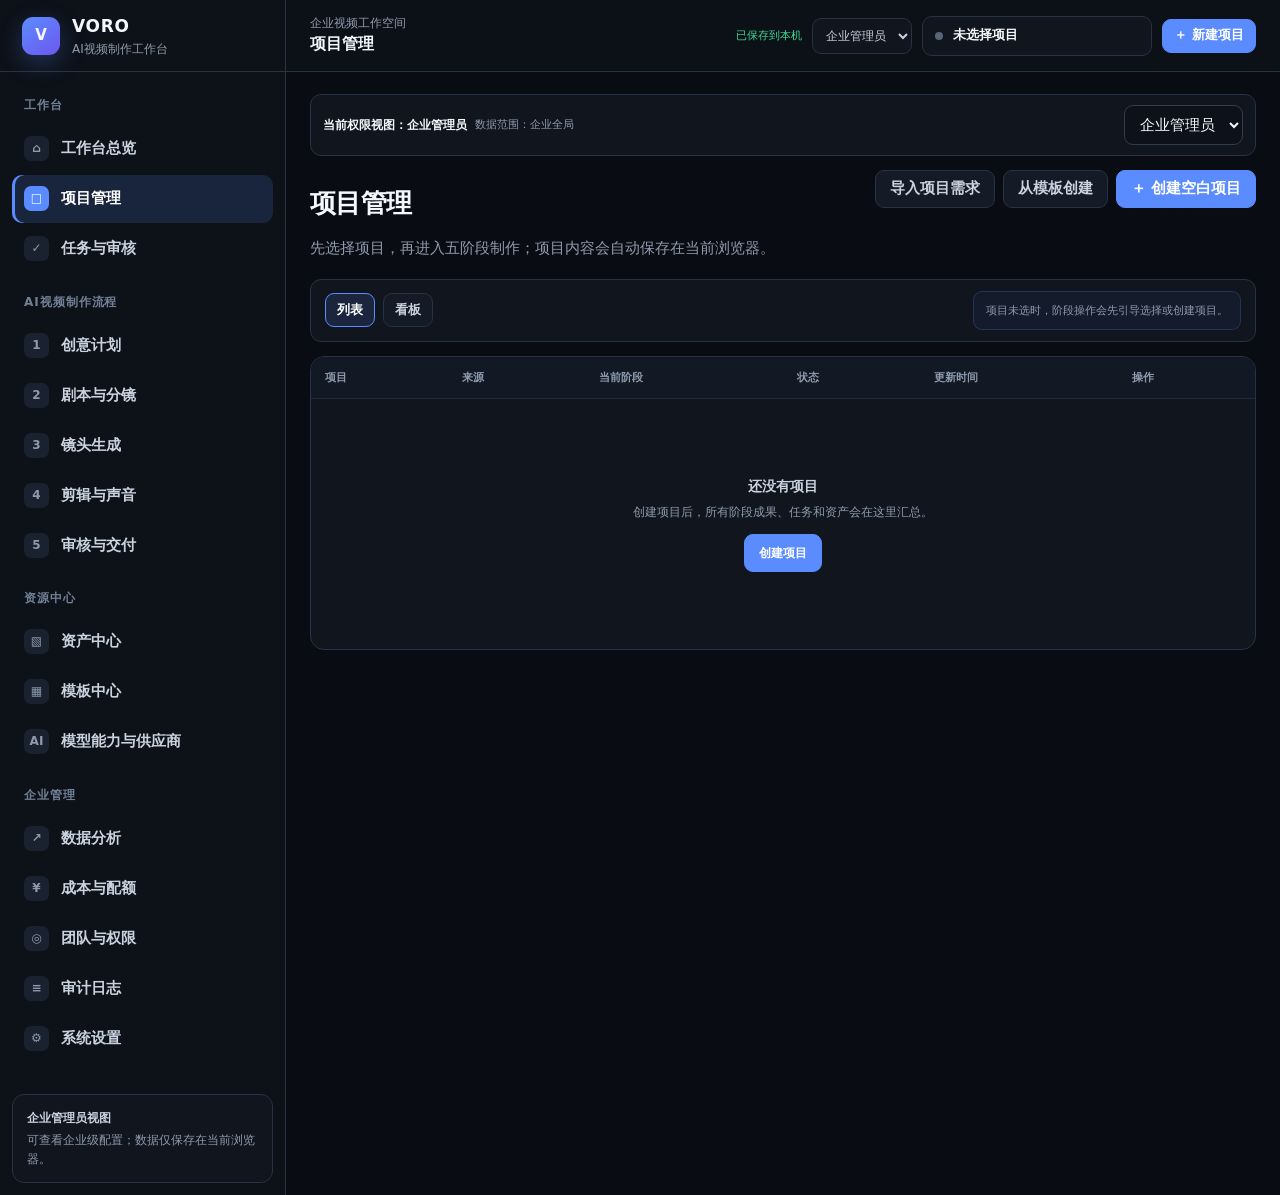
==== index.html @ 7858fd2a "Refine page focus treatment" ====
<!doctype html>
<html lang="zh-CN">
<head>
  <meta charset="utf-8">
  <meta name="viewport" content="width=device-width,initial-scale=1">
  <meta name="color-scheme" content="dark">
  <title>VORO · AI视频制作工作台</title>
  <style>
    :root{
      --bg:#090c12;--surface:#10151e;--surface-2:#151b26;--surface-3:#1a2230;
      --line:#273244;--line-soft:#202a39;--text:#f4f7fb;--text-2:#c9d2df;--text-3:#8f9bad;
      --blue:#5b8cff;--blue-2:#79a3ff;--green:#3ddc97;--amber:#f6bd60;--red:#ff6b7a;
      --violet:#9c7cff;--radius:14px;--shadow:0 18px 48px rgba(0,0,0,.34);
      --sidebar:286px;--topbar:72px;
    }
    *{box-sizing:border-box}html,body{height:100%}[hidden]{display:none!important}body{margin:0;background:var(--bg);color:var(--text);font:15px/1.55 "Microsoft YaHei UI","PingFang SC",system-ui,sans-serif;overflow:hidden}
    button,input,textarea,select{font:inherit;color:inherit}button{cursor:pointer}button:disabled{cursor:not-allowed;opacity:.45}
    .app{height:100%;display:grid;grid-template-columns:var(--sidebar) 1fr}
    .sidebar{min-width:0;background:#0d1118;border-right:1px solid var(--line);display:flex;flex-direction:column;z-index:10}
    .brand{height:var(--topbar);display:flex;align-items:center;gap:12px;padding:0 22px;border-bottom:1px solid var(--line)}
    .brand-mark{width:38px;height:38px;border-radius:11px;display:grid;place-items:center;background:linear-gradient(145deg,var(--blue),#6e57ef);font-weight:800;box-shadow:0 8px 24px rgba(91,140,255,.28)}
    .brand b{display:block;font-size:17px;letter-spacing:.04em}.brand small{display:block;color:var(--text-3);font-size:12px;margin-top:1px}
    .nav{padding:18px 12px;overflow:auto;flex:1}.nav-label{padding:6px 12px 8px;color:#718096;font-size:12px;font-weight:700;letter-spacing:.08em}
    .nav-item{width:100%;height:48px;border:0;border-radius:10px;background:transparent;color:var(--text-2);display:flex;align-items:center;gap:12px;padding:0 12px;margin:2px 0;text-align:left;transition:.18s ease}
    .nav-item:hover{background:var(--surface-2);color:#fff}.nav-item.active{background:rgba(91,140,255,.16);color:#fff;box-shadow:inset 3px 0 var(--blue)}
    .nav-icon,.nav-no{width:25px;height:25px;border-radius:7px;display:grid;place-items:center;background:#1a2230;color:var(--text-3);font-size:12px;font-weight:800;flex:0 0 auto}
    .nav-item.active .nav-icon,.nav-item.active .nav-no{background:var(--blue);color:white}.nav-item span:last-child{font-size:15px;font-weight:600}
    .sidebar-foot{margin:12px;padding:14px;border:1px solid var(--line);border-radius:12px;background:var(--surface);color:var(--text-3);font-size:12px}.sidebar-foot b{color:var(--text-2);display:block;margin-bottom:3px}
    .main{min-width:0;display:flex;flex-direction:column}.topbar{height:var(--topbar);border-bottom:1px solid var(--line);background:rgba(13,17,24,.94);backdrop-filter:blur(16px);display:flex;align-items:center;justify-content:space-between;padding:0 24px;gap:18px;z-index:8}
    .top-left,.top-actions,.project-select{display:flex;align-items:center;gap:10px}.mobile-menu{display:none}.page-kicker{color:var(--text-3);font-size:12px}.page-name{font-size:16px;font-weight:700}
    .project-select{min-width:230px;height:40px;border:1px solid var(--line);border-radius:10px;background:var(--surface);padding:0 12px}.project-select i{width:8px;height:8px;border-radius:50%;background:#586477}.project-select b{font-size:13px;white-space:nowrap;overflow:hidden;text-overflow:ellipsis}
    .btn{min-height:38px;border-radius:9px;border:1px solid var(--line);padding:0 14px;background:var(--surface-2);color:var(--text-2);display:inline-flex;align-items:center;justify-content:center;gap:7px;font-weight:650;transition:.18s ease}
    .btn:hover{border-color:#3a4a64;color:#fff;transform:translateY(-1px)}.btn-primary{background:var(--blue);border-color:var(--blue);color:#fff}.btn-primary:hover{background:#6b97ff;border-color:#6b97ff}.btn-ghost{background:transparent}.btn-sm{min-height:34px;padding:0 11px;font-size:13px}.btn-xs{min-height:29px;padding:0 9px;font-size:12px}.btn-danger{border-color:rgba(255,107,122,.45);color:#ff9aa5;background:rgba(255,107,122,.08)}
    .content{flex:1;overflow-y:auto;overflow-x:hidden;padding:22px 24px 48px;scrollbar-color:#344056 transparent}.page{max-width:1640px;min-width:0;margin:0 auto}.page.hidden{display:none}
    .project-tools{display:flex;align-items:center;justify-content:space-between;gap:14px;padding:11px 14px;border:1px solid var(--line);border-radius:12px;background:var(--surface);margin-bottom:18px}.tool-more{display:none}
    .project-tools-left{display:flex;align-items:center;gap:10px;min-width:0}.context-mark{width:34px;height:34px;border-radius:9px;display:grid;place-items:center;background:rgba(91,140,255,.16);color:var(--blue-2);font-weight:800}.context-copy b{display:block;font-size:13px}.context-copy small{color:var(--text-3)}
    .tool-links{display:flex;gap:7px;flex-wrap:wrap;justify-content:flex-end}.tool-link{border:1px solid transparent;background:#171e2a;color:var(--text-2);padding:7px 10px;border-radius:8px;font-size:12px}.tool-link:hover{border-color:#3a4a64;color:#fff}
    .page-head{display:flex;align-items:flex-start;justify-content:space-between;gap:20px;margin:4px 0 18px}.page-title{font-size:26px;line-height:1.25;font-weight:780;letter-spacing:-.02em}.page-desc{color:var(--text-3);margin-top:7px;max-width:860px}.page-actions{display:flex;gap:8px;flex-wrap:wrap;justify-content:flex-end}
    .stage-strip{display:grid;grid-template-columns:repeat(5,minmax(0,1fr));gap:8px;margin-bottom:18px}.stage-chip{border:1px solid var(--line);border-radius:11px;background:var(--surface);padding:10px 11px;color:var(--text-3);text-align:left;display:flex;gap:9px;align-items:center;min-width:0}.stage-chip:hover{border-color:#43526a;color:var(--text-2)}.stage-chip.active{border-color:var(--blue);background:rgba(91,140,255,.12);color:#fff}.stage-chip em{width:24px;height:24px;border-radius:7px;background:#1b2432;display:grid;place-items:center;font-style:normal;font-size:12px;font-weight:800;flex:0 0 auto}.stage-chip.active em{background:var(--blue)}.stage-chip span{font-size:12px;font-weight:650;white-space:nowrap;overflow:hidden;text-overflow:ellipsis}
    .grid-2{display:grid;grid-template-columns:minmax(0,1fr) minmax(0,1fr);gap:14px}.grid-3{display:grid;grid-template-columns:repeat(3,minmax(0,1fr));gap:14px}.grid-2-1{display:grid;grid-template-columns:minmax(0,1.7fr) minmax(320px,1fr);gap:14px}.stack{display:grid;gap:14px}.span-2{grid-column:1/-1}
    .card{border:1px solid var(--line);border-radius:var(--radius);background:var(--surface);overflow:hidden;min-width:0}.card-head{min-height:55px;padding:12px 16px;border-bottom:1px solid var(--line-soft);display:flex;align-items:center;justify-content:space-between;gap:12px}.card-head h3{font-size:15px;margin:0}.card-head p{margin:2px 0 0;color:var(--text-3);font-size:12px}.card-actions{display:flex;gap:6px;flex-wrap:wrap;justify-content:flex-end}.card-body{padding:16px}.card-note{padding:10px 12px;border:1px solid rgba(91,140,255,.24);border-radius:9px;background:rgba(91,140,255,.07);color:var(--text-2);font-size:12px}
    .form-grid{display:grid;grid-template-columns:repeat(2,minmax(0,1fr));gap:12px}.form-group{display:grid;gap:7px;min-width:0}.form-group.full{grid-column:1/-1}.form-label{color:var(--text-2);font-size:12px;font-weight:650}.required{color:var(--red)}
    .input,.select,.textarea{width:100%;border:1px solid #303c50;border-radius:9px;background:#0d121a;color:var(--text);outline:0;transition:.15s ease}.input,.select{height:40px;padding:0 11px}.textarea{min-height:105px;padding:10px 11px;resize:vertical}.input:focus,.select:focus,.textarea:focus{border-color:var(--blue);box-shadow:0 0 0 3px rgba(91,140,255,.12)}.input::placeholder,.textarea::placeholder{color:#647085}.select:invalid{color:#6e7a8f}
    .empty{min-height:190px;border:1px dashed #344158;border-radius:11px;background:rgba(9,12,18,.42);display:flex;flex-direction:column;align-items:center;justify-content:center;text-align:center;padding:24px}.empty.compact{min-height:130px}.empty-icon{width:46px;height:46px;border-radius:13px;background:#192231;display:grid;place-items:center;color:var(--blue-2);font-weight:800;margin-bottom:11px}.empty b{font-size:14px}.empty p{margin:5px 0 14px;color:var(--text-3);font-size:12px;max-width:460px}.empty-actions{display:flex;gap:8px;flex-wrap:wrap;justify-content:center}
    .upload{position:relative;min-height:155px;border:1px dashed #3a4961;border-radius:11px;background:#0d121a;display:flex;flex-direction:column;align-items:center;justify-content:center;text-align:center;padding:18px}.upload input{position:absolute;inset:0;opacity:0;cursor:pointer}.upload strong{font-size:13px}.upload span{color:var(--text-3);font-size:12px;margin-top:5px}.upload-count{margin-top:9px;color:var(--blue-2);font-size:12px}
    .check-row,.setting-row{display:flex;align-items:center;justify-content:space-between;gap:14px;padding:11px 0;border-bottom:1px solid var(--line-soft)}.check-row:last-child,.setting-row:last-child{border-bottom:0}.check-row label,.setting-row label{display:flex;align-items:flex-start;gap:9px;color:var(--text-2);font-size:13px}.check-row input{margin-top:3px;accent-color:var(--blue)}.setting-row small{display:block;color:var(--text-3);margin-top:2px}
    .switch{width:38px;height:22px;border-radius:12px;background:#343f50;position:relative;border:0;flex:0 0 auto}.switch:after{content:"";position:absolute;width:16px;height:16px;left:3px;top:3px;border-radius:50%;background:white;transition:.18s}.switch.on{background:var(--blue)}.switch.on:after{left:19px}
    .seg{display:inline-flex;border:1px solid var(--line);border-radius:9px;padding:3px;background:#0d121a}.seg button{border:0;background:transparent;color:var(--text-3);padding:6px 11px;border-radius:6px;font-size:12px}.seg button.active{background:#253249;color:white}
    .workspace{display:grid;grid-template-columns:250px minmax(0,1fr) 320px;min-height:540px;border:1px solid var(--line);border-radius:var(--radius);overflow:hidden;background:var(--surface)}.workspace-col{min-width:0;border-right:1px solid var(--line)}.workspace-col:last-child{border-right:0}.workspace-title{min-height:50px;padding:0 14px;border-bottom:1px solid var(--line);display:flex;align-items:center;justify-content:space-between;font-size:13px;font-weight:700}.workspace-body{padding:14px}.tree-empty{min-height:420px;display:flex;flex-direction:column;align-items:center;justify-content:center;text-align:center;color:var(--text-3);padding:20px}.tree-empty b{color:var(--text-2);margin-bottom:5px}
    .inspector .form-group{margin-bottom:12px}.inspector .textarea{min-height:76px}.mini-kpi{display:grid;grid-template-columns:repeat(3,1fr);gap:8px}.mini-kpi div{padding:12px;border:1px solid var(--line);border-radius:10px;background:#0d121a}.mini-kpi b{display:block;color:var(--text-2);font-size:13px}.mini-kpi span{color:var(--text-3);font-size:11px}
    .rules{display:grid;grid-template-columns:repeat(4,minmax(0,1fr));gap:9px}.rule-slot{min-width:0;min-height:96px;border:1px solid var(--line);border-radius:10px;padding:12px;background:#0d121a}.rule-slot b{display:block;font-size:12px}.rule-slot span{display:block;color:var(--text-3);font-size:11px;margin:5px 0 12px}
    .shot-toolbar,.timeline-toolbar{display:flex;align-items:center;justify-content:space-between;gap:10px;padding:11px 14px;background:#121925;border-bottom:1px solid var(--line)}.toolbar-group{display:flex;gap:7px;align-items:center;flex-wrap:wrap}.filter{height:34px;border:1px solid var(--line);border-radius:8px;background:#0d121a;padding:0 9px;color:var(--text-2);font-size:12px}
    .preview{aspect-ratio:16/8.6;min-height:280px;background:#05070a;border:1px solid #263142;border-radius:11px;display:flex;flex-direction:column;align-items:center;justify-content:center;text-align:center;color:var(--text-3);position:relative;overflow:hidden}.preview:before{content:"";position:absolute;inset:0;background:radial-gradient(circle at 50% 45%,rgba(91,140,255,.08),transparent 48%)}.preview b,.preview span,.preview button{position:relative}.preview b{color:var(--text-2);margin-bottom:5px}.preview span{font-size:12px;margin-bottom:12px}
    .audio-tool{padding:12px;border:1px solid var(--line);border-radius:10px;background:#0d121a}.audio-tool+.audio-tool{margin-top:9px}.audio-tool-head{display:flex;justify-content:space-between;gap:10px;align-items:center}.audio-tool b{font-size:13px}.audio-tool p{margin:4px 0 10px;color:var(--text-3);font-size:11px}
    .timeline{border:1px solid var(--line);border-radius:12px;overflow:hidden;background:#0b1017}.ruler{height:30px;display:grid;grid-template-columns:90px repeat(6,1fr);align-items:center;border-bottom:1px solid var(--line);color:#667389;font-size:10px}.ruler span{padding-left:8px}.track{display:grid;grid-template-columns:90px 1fr;min-height:54px;border-bottom:1px solid var(--line-soft)}.track:last-child{border-bottom:0}.track-name{padding:11px;border-right:1px solid var(--line);color:var(--text-2);font-size:12px;display:flex;align-items:center;gap:6px}.track-name i{width:8px;height:8px;border-radius:50%;background:var(--blue)}.track:nth-child(3) i{background:var(--green)}.track:nth-child(4) i{background:var(--violet)}.track:nth-child(5) i{background:var(--amber)}.track-lane{margin:7px;border:1px dashed #303c50;border-radius:7px;display:flex;align-items:center;justify-content:center;color:#5e6a7e;font-size:11px;min-width:0}.timeline-foot{padding:10px 14px;display:flex;justify-content:space-between;align-items:center;color:var(--text-3);font-size:11px}
    .qc-grid{display:grid;grid-template-columns:repeat(2,minmax(0,1fr));gap:8px}.qc-option{border:1px solid var(--line);border-radius:9px;padding:10px;background:#0d121a}.qc-option label{display:flex;gap:8px;align-items:flex-start;color:var(--text-2);font-size:12px}.qc-option input{accent-color:var(--blue);margin-top:2px}.qc-option small{display:block;color:var(--text-3);margin:5px 0 0 22px}
    .deliverables{display:grid;grid-template-columns:repeat(2,minmax(0,1fr));gap:8px}.delivery{border:1px solid var(--line);border-radius:9px;padding:10px;background:#0d121a;display:flex;gap:9px;align-items:flex-start}.delivery input{accent-color:var(--blue);margin-top:3px}.delivery b{display:block;font-size:12px}.delivery small{color:var(--text-3);font-size:11px}
    .metric-row{display:grid;grid-template-columns:repeat(4,minmax(0,1fr));gap:12px;margin-bottom:14px}.metric-card{min-height:112px;border:1px solid var(--line);border-radius:12px;background:var(--surface);padding:15px}.metric-card span{display:block;color:var(--text-3);font-size:12px}.metric-card b{display:block;font-size:25px;margin:9px 0 2px}.metric-card small{color:#68758a;font-size:11px}.metric-card .metric-empty{color:#68758a;font-size:22px}
    .filterbar{display:flex;align-items:center;justify-content:space-between;gap:10px;padding:11px 14px;border:1px solid var(--line);border-radius:11px;background:var(--surface);margin-bottom:14px}.filterbar-left,.filterbar-right{display:flex;align-items:center;gap:8px;flex-wrap:wrap}.filterbar button.active{border-color:var(--blue);background:rgba(91,140,255,.14);color:#fff}.search-input{height:36px;min-width:230px;border:1px solid var(--line);border-radius:8px;background:#0d121a;padding:0 11px;color:var(--text)}
    .page-tabs{display:flex;gap:3px;border-bottom:1px solid var(--line);padding:0 14px}.page-tabs button{border:0;border-bottom:2px solid transparent;background:transparent;color:var(--text-3);padding:11px 12px;font-size:12px}.page-tabs button.active{color:#fff;border-bottom-color:var(--blue)}
    .table-shell{border:1px solid var(--line);border-radius:var(--radius);background:var(--surface);overflow:hidden}.data-table{width:100%;border-collapse:collapse}.data-table th{height:42px;padding:0 14px;background:#121925;color:var(--text-3);font-size:11px;text-align:left;font-weight:650;white-space:nowrap}.data-table td{padding:13px 14px;border-top:1px solid var(--line-soft);color:var(--text-2);font-size:12px}.data-table-empty td{padding:0}.table-empty{min-height:250px;display:flex;flex-direction:column;align-items:center;justify-content:center;text-align:center;color:var(--text-3);padding:26px}.table-empty b{color:var(--text-2);font-size:14px}.table-empty p{margin:5px 0 13px;font-size:12px}
    .module-grid{display:grid;grid-template-columns:repeat(3,minmax(0,1fr));gap:12px}.module-card{min-width:0;min-height:156px;border:1px solid var(--line);border-radius:11px;background:var(--surface);padding:14px;display:flex;flex-direction:column}.module-card-head{display:flex;align-items:center;justify-content:space-between;gap:9px}.module-card h3{font-size:14px;margin:0}.module-card p{color:var(--text-3);font-size:11px;margin:6px 0 14px}.module-card .btn{margin-top:auto;align-self:flex-start}.module-icon{width:34px;height:34px;border-radius:9px;display:grid;place-items:center;background:rgba(91,140,255,.12);color:var(--blue-2);font-size:12px;font-weight:800}
    .chart-empty{min-height:280px;border:1px dashed #334056;border-radius:11px;background:linear-gradient(180deg,rgba(91,140,255,.03),transparent);display:flex;flex-direction:column;align-items:center;justify-content:center;text-align:center;color:var(--text-3);padding:24px}.chart-empty b{color:var(--text-2)}.chart-empty p{font-size:12px;margin:6px 0 0}
    .capability-grid{display:grid;grid-template-columns:repeat(4,minmax(0,1fr));gap:10px}.capability-card{min-height:132px;border:1px solid var(--line);border-radius:10px;background:#0d121a;padding:12px}.capability-card b{display:block;font-size:13px}.capability-card p{color:var(--text-3);font-size:11px;margin:5px 0 12px}.capability-state{display:inline-flex;border:1px solid var(--line);border-radius:999px;padding:3px 7px;color:#758198;font-size:10px}
    .policy-list{display:grid;gap:8px}.policy-item{border:1px solid var(--line);border-radius:10px;background:#0d121a;padding:12px;display:flex;align-items:center;justify-content:space-between;gap:14px}.policy-item b{display:block;font-size:12px}.policy-item p{margin:3px 0 0;color:var(--text-3);font-size:11px}
    .role-select{height:36px;max-width:150px;border:1px solid var(--line);border-radius:9px;background:var(--surface);padding:0 9px;color:var(--text-2);font-size:12px}.save-state{min-width:88px;color:var(--text-3);font-size:11px;text-align:right}.save-state.saved{color:var(--green)}
    .sidebar-close{display:none;margin-left:auto;width:34px;height:34px;border:1px solid var(--line);border-radius:9px;background:var(--surface);color:var(--text-2)}.sidebar-mask{display:none;position:fixed;inset:0;background:rgba(2,5,9,.66);z-index:9}
    button:focus-visible,.input:focus-visible,.select:focus-visible,.textarea:focus-visible,[tabindex]:focus-visible{outline:3px solid rgba(121,163,255,.8);outline-offset:2px}.page-title:focus-visible{outline:none}
    .status-pill{display:inline-flex;align-items:center;gap:5px;border:1px solid var(--line);border-radius:999px;padding:3px 8px;color:var(--text-3);font-size:10px;white-space:nowrap}.status-pill:before{content:"";width:6px;height:6px;border-radius:50%;background:#667389}.status-pill.draft:before{background:var(--amber)}.status-pill.running:before{background:var(--blue)}.status-pill.ready:before,.status-pill.approved:before,.status-pill.locked:before,.status-pill.connected:before{background:var(--green)}.status-pill.blocked:before,.status-pill.failed:before{background:var(--red)}.status-pill.stale:before{background:var(--violet)}
    .stage-chip{position:relative}.stage-chip small{display:block;color:#738098;font-size:10px;margin-left:auto}.stage-chip.active small{color:var(--blue-2)}.stage-chip.locked{border-color:rgba(61,220,151,.35)}
    .onboarding{display:grid;grid-template-columns:repeat(3,minmax(0,1fr));gap:12px}.onboarding-step{border:1px solid var(--line);border-radius:12px;background:var(--surface);padding:16px}.onboarding-step em{width:28px;height:28px;border-radius:8px;display:grid;place-items:center;background:rgba(91,140,255,.15);color:var(--blue-2);font-style:normal;font-weight:800}.onboarding-step b{display:block;margin-top:12px}.onboarding-step p{color:var(--text-3);font-size:12px;min-height:38px}.onboarding-step.done{border-color:rgba(61,220,151,.32)}
    .project-card-grid{display:grid;grid-template-columns:repeat(3,minmax(0,1fr));gap:12px}.project-card{border:1px solid var(--line);border-radius:12px;background:var(--surface);padding:14px}.project-card.selected{border-color:var(--blue);box-shadow:0 0 0 2px rgba(91,140,255,.1)}.project-card h3{margin:0;font-size:14px}.project-card p{color:var(--text-3);font-size:11px}.project-meta{display:flex;gap:7px;flex-wrap:wrap;margin:10px 0}.board-columns{display:grid;grid-template-columns:repeat(4,minmax(180px,1fr));gap:10px;overflow:auto}.board-column{min-height:280px;border:1px solid var(--line);border-radius:11px;background:#0d121a;padding:10px}.board-column h3{font-size:12px;margin:0 0 10px;color:var(--text-2)}
    .stage-alert{display:flex;align-items:center;justify-content:space-between;gap:12px;border:1px solid rgba(246,189,96,.32);border-radius:11px;background:rgba(246,189,96,.07);padding:11px 13px;margin-bottom:14px;color:#e8cb8e;font-size:12px}.stage-alert.success{border-color:rgba(61,220,151,.3);background:rgba(61,220,151,.06);color:#9ce9c5}.stage-alert b{color:inherit}.stage-alert p{margin:2px 0 0;color:var(--text-3)}
    .artifact{border:1px solid var(--line);border-radius:11px;background:#0d121a;padding:13px}.artifact+.artifact{margin-top:9px}.artifact-head{display:flex;align-items:flex-start;justify-content:space-between;gap:10px}.artifact h4{font-size:13px;margin:0}.artifact p{color:var(--text-3);font-size:11px;margin:4px 0 10px}.artifact-actions{display:flex;gap:6px;flex-wrap:wrap}.artifact-grid{display:grid;grid-template-columns:repeat(3,minmax(0,1fr));gap:9px}.artifact.selected{border-color:var(--blue);background:rgba(91,140,255,.06)}
    .tree-list{display:grid;gap:7px}.tree-item{border:1px solid var(--line);border-radius:9px;background:#0d121a;padding:10px;text-align:left;color:var(--text-2)}.tree-item:hover,.tree-item.selected{border-color:var(--blue);background:rgba(91,140,255,.09)}.tree-item b{display:block;font-size:12px}.tree-item small{color:var(--text-3)}
    .shot-card-grid{display:grid;grid-template-columns:repeat(3,minmax(250px,1fr));gap:11px}.shot-card{border:1px solid var(--line);border-radius:12px;background:var(--surface);overflow:hidden}.shot-card.selected{border-color:var(--blue)}.shot-frame{aspect-ratio:16/8.5;background:linear-gradient(145deg,#111a28,#080b10);display:grid;place-items:center;color:#667389;border-bottom:1px solid var(--line)}.shot-card-body{padding:12px}.shot-card-body h3{margin:0;font-size:13px}.shot-card-body p{min-height:34px;color:var(--text-3);font-size:11px}.candidate{border:1px solid var(--line);border-radius:10px;background:#0d121a;padding:10px}.candidate.adopted{border-color:rgba(61,220,151,.48)}
    .timeline-clip{height:34px;border:1px solid #4c6fae;border-radius:6px;background:rgba(91,140,255,.24);padding:0 9px;color:#dbe6ff;font-size:11px;display:flex;align-items:center;justify-content:space-between;min-width:80px}.timeline-clip.selected{box-shadow:0 0 0 2px var(--blue)}.track-lane.has-clips{justify-content:flex-start;gap:5px;padding:3px;overflow:auto}.issue-list{display:grid;gap:8px}.issue{border:1px solid var(--line);border-radius:10px;background:#0d121a;padding:11px;display:flex;align-items:flex-start;justify-content:space-between;gap:12px}.issue b{font-size:12px}.issue p{margin:3px 0 0;color:var(--text-3);font-size:11px}
    .scope-bar{display:flex;align-items:center;gap:8px;padding:10px 12px;border:1px solid var(--line);border-radius:11px;background:var(--surface);margin-bottom:14px}.scope-bar b{font-size:12px}.scope-bar span{color:var(--text-3);font-size:11px}.scope-bar .select{width:auto;margin-left:auto}.permission-note{padding:10px 12px;border:1px solid rgba(91,140,255,.22);border-radius:9px;background:rgba(91,140,255,.06);color:var(--text-3);font-size:11px}
    .drawer-mask{position:fixed;inset:0;background:rgba(2,5,9,.7);backdrop-filter:blur(4px);z-index:30;opacity:0;pointer-events:none;transition:.2s}.drawer-mask.show{opacity:1;pointer-events:auto}.drawer{position:fixed;right:0;top:0;bottom:0;width:min(570px,96vw);background:#0f141d;border-left:1px solid var(--line);z-index:31;transform:translateX(102%);transition:.24s ease;display:flex;flex-direction:column;box-shadow:var(--shadow)}.drawer.show{transform:none}.drawer-head{height:72px;border-bottom:1px solid var(--line);display:flex;align-items:center;justify-content:space-between;padding:0 20px}.drawer-head h2{font-size:18px;margin:0}.drawer-head p{margin:2px 0 0;color:var(--text-3);font-size:11px}.drawer-close{width:36px;height:36px;border-radius:9px;border:1px solid var(--line);background:var(--surface);color:var(--text-2)}.drawer-body{padding:18px 20px;overflow:auto;flex:1}.drawer-foot{padding:14px 20px;border-top:1px solid var(--line);display:flex;align-items:center;justify-content:space-between;gap:10px}.drawer-foot-right{display:flex;gap:8px}.drawer-section{padding:14px;border:1px solid var(--line);border-radius:11px;background:var(--surface);margin-bottom:12px}.drawer-section h3{font-size:14px;margin:0 0 3px}.drawer-section>p{font-size:11px;color:var(--text-3);margin:0 0 13px}.impact{padding:10px 11px;border-radius:9px;background:rgba(246,189,96,.08);border:1px solid rgba(246,189,96,.28);color:#e8cb8e;font-size:11px;margin-top:12px}
    .toast-wrap{position:fixed;right:22px;bottom:22px;z-index:50;display:grid;gap:8px}.toast{min-width:300px;max-width:420px;border:1px solid #33435b;border-radius:11px;background:#151d29;box-shadow:var(--shadow);padding:12px 14px;display:flex;gap:10px;align-items:flex-start;animation:toastIn .2s ease}.toast i{width:9px;height:9px;border-radius:50%;background:var(--blue);margin-top:7px;flex:0 0 auto}.toast.success i{background:var(--green)}.toast.warn i{background:var(--amber)}.toast b{display:block;font-size:13px}.toast span{color:var(--text-3);font-size:11px}.toast.out{opacity:0;transform:translateY(8px);transition:.2s}@keyframes toastIn{from{opacity:0;transform:translateY(8px)}}
    .sr-only{position:absolute;width:1px;height:1px;padding:0;margin:-1px;overflow:hidden;clip:rect(0,0,0,0);white-space:nowrap;border:0}
    @media(max-width:1180px){:root{--sidebar:246px}.workspace{grid-template-columns:220px minmax(0,1fr)}.workspace-col:last-child{grid-column:1/-1;border-top:1px solid var(--line);border-right:0}.rules{grid-template-columns:repeat(2,1fr)}.top-actions .project-select{min-width:180px}.metric-row{grid-template-columns:repeat(2,1fr)}.module-grid{grid-template-columns:repeat(2,1fr)}.capability-grid{grid-template-columns:repeat(2,1fr)}.artifact-grid,.shot-card-grid,.project-card-grid{grid-template-columns:repeat(2,1fr)}}
    @media(max-width:850px){body{overflow:auto}body.nav-open,body.drawer-open{overflow:hidden}.sidebar-mask.show{display:block}.app{display:block}.sidebar{position:fixed;left:0;top:0;bottom:0;width:280px;transform:translateX(-102%);transition:.22s;box-shadow:var(--shadow)}.sidebar.show{transform:none}.sidebar-close{display:grid;place-items:center}.main{min-height:100vh}.mobile-menu{display:grid;place-items:center;width:38px;height:38px;border:1px solid var(--line);border-radius:9px;background:var(--surface);color:var(--text)}.topbar{padding:0 14px}.top-left .page-kicker{display:none}.top-actions .project-select,.top-actions .save-state{display:none}.role-select{max-width:112px}.content{padding:16px 14px 40px}.page-head{display:block}.page-actions{justify-content:flex-start;margin-top:13px}.stage-strip{display:flex;overflow:auto;padding-bottom:4px}.stage-chip{min-width:155px}.grid-2,.grid-3,.grid-2-1,.metric-row,.module-grid,.capability-grid,.artifact-grid,.shot-card-grid,.project-card-grid,.onboarding{grid-template-columns:1fr}.workspace{display:block}.workspace-col{border-right:0;border-bottom:1px solid var(--line)}.form-grid{grid-template-columns:1fr}.form-group.full{grid-column:auto}.project-tools{display:block}.project-tools-left{margin-bottom:9px}.tool-links{display:flex;flex-wrap:nowrap;overflow-x:auto;justify-content:flex-start;padding-bottom:3px}.tool-link{display:inline-flex!important;flex:0 0 auto;min-height:44px}.tool-more{display:none}.qc-grid,.deliverables{grid-template-columns:1fr}.rules{grid-template-columns:1fr}.page-title{font-size:23px}.filterbar{display:block}.filterbar-right{margin-top:9px}.search-input{width:100%;min-width:0}.table-shell{overflow:auto;-webkit-overflow-scrolling:touch}.data-table{min-width:720px}.board-columns{grid-template-columns:repeat(4,240px)}.stage-alert{display:block}.stage-alert .btn{margin-top:8px}.drawer{width:100vw}.drawer-foot{align-items:flex-start;flex-wrap:wrap}.drawer-foot-right{margin-left:auto}.toast-wrap{left:12px;right:12px}.toast{min-width:0;width:100%}.btn,.btn-sm,.btn-xs,.page-tabs button,.tool-link{min-height:44px}}
    @media(max-width:520px){.top-actions .role-select{display:none}.top-actions>.btn-primary{width:44px;padding:0;font-size:0}.top-actions>.btn-primary:after{content:"＋";font-size:18px}.drawer-foot{display:block}.drawer-foot-right{margin-top:10px}.drawer-foot-right .btn{flex:1}}
    @media(prefers-reduced-motion:reduce){*,*:before,*:after{scroll-behavior:auto!important;transition:none!important;animation:none!important}.btn:hover{transform:none}}
  </style>
</head>
<body>
  <div class="app" id="appRoot">
    <aside class="sidebar" id="sidebar" aria-label="主导航">
      <div class="brand"><div class="brand-mark">V</div><div><b>VORO</b><small>AI视频制作工作台</small></div><button class="sidebar-close" id="sidebarClose" aria-label="关闭导航">✕</button></div>
      <nav class="nav" id="nav" aria-label="主导航">
        <div class="nav-label">工作台</div>
        <button class="nav-item" data-page="dashboard"><span class="nav-icon">⌂</span><span>工作台总览</span></button>
        <button class="nav-item active" data-page="projects"><span class="nav-icon">□</span><span>项目管理</span></button>
        <button class="nav-item" data-page="tasks"><span class="nav-icon">✓</span><span>任务与审核</span></button>
        <div class="nav-label" style="margin-top:14px">AI视频制作流程</div>
        <button class="nav-item" data-page="plan"><span class="nav-no">1</span><span>创意计划</span></button>
        <button class="nav-item" data-page="script"><span class="nav-no">2</span><span>剧本与分镜</span></button>
        <button class="nav-item" data-page="shots"><span class="nav-no">3</span><span>镜头生成</span></button>
        <button class="nav-item" data-page="edit"><span class="nav-no">4</span><span>剪辑与声音</span></button>
        <button class="nav-item" data-page="delivery"><span class="nav-no">5</span><span>审核与交付</span></button>
        <div class="nav-label" style="margin-top:14px">资源中心</div>
        <button class="nav-item" data-page="assets"><span class="nav-icon">▧</span><span>资产中心</span></button>
        <button class="nav-item" data-page="templates"><span class="nav-icon">▦</span><span>模板中心</span></button>
        <button class="nav-item role-admin" data-page="models"><span class="nav-icon">AI</span><span>模型能力与供应商</span></button>
        <div class="nav-label" style="margin-top:14px">企业管理</div>
        <button class="nav-item" data-page="analytics"><span class="nav-icon">↗</span><span>数据分析</span></button>
        <button class="nav-item role-admin" data-page="cost"><span class="nav-icon">¥</span><span>成本与配额</span></button>
        <button class="nav-item role-admin" data-page="team"><span class="nav-icon">◎</span><span>团队与权限</span></button>
        <button class="nav-item role-admin" data-page="audit"><span class="nav-icon">≡</span><span>审计日志</span></button>
        <button class="nav-item role-admin" data-page="settings"><span class="nav-icon">⚙</span><span>系统设置</span></button>
      </nav>
      <div class="sidebar-foot"><b id="sidebarScope">企业管理员视图</b><span id="sidebarFootText">所有数据仅保存在当前浏览器，不含预置样例。</span></div>
    </aside>

    <main class="main">
      <header class="topbar">
        <div class="top-left">
          <button class="mobile-menu" id="mobileMenu" aria-label="打开导航" aria-controls="sidebar" aria-expanded="false">☰</button>
          <div><div class="page-kicker">企业视频工作空间</div><div class="page-name" id="topPageName">项目管理</div></div>
        </div>
        <div class="top-actions">
          <span class="save-state saved" id="saveState" aria-live="polite">已保存到本机</span>
          <select class="role-select" id="roleSelect" aria-label="预览权限视图"><option value="member">普通成员</option><option value="projectAdmin">项目管理员</option><option value="enterpriseAdmin" selected>企业管理员</option></select>
          <button class="project-select" data-action="go-projects"><i></i><b id="projectNameTop">未选择项目</b></button>
          <button class="btn btn-primary btn-sm" data-action="new-project">＋ 新建项目</button>
        </div>
      </header>
      <div class="content"><div class="page" id="page"></div></div>
    </main>
  </div>
  <div class="sidebar-mask" id="sidebarMask" aria-hidden="true"></div>

  <div class="drawer-mask" id="drawerMask" hidden></div>
  <aside class="drawer" id="drawer" role="dialog" aria-modal="true" aria-labelledby="drawerTitle" aria-describedby="drawerSubtitle" aria-hidden="true" tabindex="-1" hidden>
    <div class="drawer-head"><div><h2 id="drawerTitle">功能配置</h2><p id="drawerSubtitle">配置仅作用于当前项目</p></div><button class="drawer-close" data-action="close-drawer" aria-label="关闭">✕</button></div>
    <div class="drawer-body" id="drawerBody"></div>
    <div class="drawer-foot"><span style="color:var(--text-3);font-size:11px" id="drawerHint">所有设置均可再次修改</span><div class="drawer-foot-right"><button class="btn btn-ghost" data-action="close-drawer">取消</button><button class="btn btn-primary" id="drawerPrimary" data-action="save-panel">保存设置</button></div></div>
  </aside>
  <div class="toast-wrap" id="toastWrap" aria-live="polite"></div>

  <script type="application/x-voro-legacy">
    const STAGES=[
      {key:'plan',no:1,name:'创意计划',desc:'明确目标、输入、约束和生成计划'},
      {key:'script',no:2,name:'剧本与分镜',desc:'组织内容结构并拆解为可编辑镜头'},
      {key:'shots',no:3,name:'镜头生成',desc:'建立一致性规则并逐镜头生成'},
      {key:'edit',no:4,name:'剪辑与声音',desc:'完成时间线、旁白、音乐、音效和字幕'},
      {key:'delivery',no:5,name:'审核与交付',desc:'质量检查、审批、导出和发布'}
    ];
    const PAGE_NAMES={dashboard:'工作台总览',projects:'项目管理',tasks:'任务与审核',assets:'项目资产库',templates:'模板中心',models:'模型能力与供应商',analytics:'数据分析',cost:'成本与配额',team:'团队与权限',audit:'审计日志',settings:'系统设置'};
    const state={page:'projects',projectName:'',uploadCounts:{},drawerType:'',drawerStage:'',createdScenes:0,createdShots:0};
    const $=s=>document.querySelector(s), $$=s=>[...document.querySelectorAll(s)];
    const esc=s=>String(s||'').replace(/[&<>'"]/g,c=>({'&':'&amp;','<':'&lt;','>':'&gt;',"'":'&#39;','"':'&quot;'}[c]));

    function stageStrip(){return `<div class="stage-strip">${STAGES.map(s=>`<button class="stage-chip ${state.page===s.key?'active':''}" data-page="${s.key}"><em>${s.no}</em><span>${s.name}</span></button>`).join('')}</div>`}
    function projectTools(){return `<div class="project-tools"><div class="project-tools-left"><span class="context-mark">AI</span><div class="context-copy"><b>${state.projectName?esc(state.projectName):'未选择项目'}</b><small>项目级上下文、锁定内容和版本关系持续生效</small></div></div><div class="tool-links"><button class="tool-link" data-panel="requirement">项目需求</button><button class="tool-link" data-panel="materials">素材库</button><button class="tool-link" data-panel="visual">全局视觉规则</button><button class="tool-link" data-panel="model">项目AI与预算</button><button class="tool-link" data-panel="history">版本历史</button></div></div>`}
    function stageHead(stage,actions=''){return `${projectTools()}${stageStrip()}<div class="page-head"><div><div class="page-title">${stage.no}. ${stage.name}</div><div class="page-desc">${stage.desc}。各成果物均可编辑、锁定版本，并针对局部内容继续调用AI。</div></div><div class="page-actions">${actions}<button class="btn btn-primary" data-panel="model" data-stage="${stage.key}">配置本阶段AI</button></div></div>`}
    function empty(icon,title,desc,buttons=''){return `<div class="empty"><div class="empty-icon">${icon}</div><b>${title}</b><p>${desc}</p>${buttons?`<div class="empty-actions">${buttons}</div>`:''}</div>`}
    function nextButton(key){const i=STAGES.findIndex(s=>s.key===key);if(i<0||i===STAGES.length-1)return '';return `<button class="btn" data-page="${STAGES[i+1].key}">下一阶段：${STAGES[i+1].name}</button>`}
    function enterpriseHead(title,desc,actions=''){return `<div class="page-head"><div><div class="page-title">${title}</div><div class="page-desc">${desc}</div></div>${actions?`<div class="page-actions">${actions}</div>`:''}</div>`}
    function metricCards(items){return `<div class="metric-row">${items.map(x=>`<div class="metric-card"><span>${x[0]}</span><b class="metric-empty">—</b><small>${x[1]}</small></div>`).join('')}</div>`}
    function emptyTable(columns,title,desc,buttons=''){return `<div class="table-shell"><table class="data-table"><thead><tr>${columns.map(c=>`<th>${c}</th>`).join('')}</tr></thead><tbody><tr class="data-table-empty"><td colspan="${columns.length}"><div class="table-empty"><b>${title}</b><p>${desc}</p>${buttons?`<div class="empty-actions">${buttons}</div>`:''}</div></td></tr></tbody></table></div>`}
    function pageTabs(items,active=0){return `<div class="page-tabs">${items.map((x,i)=>`<button class="${i===active?'active':''}" data-seg>${x}</button>`).join('')}</div>`}
    function moduleCard(icon,title,desc,action,panel){return `<div class="module-card"><div class="module-card-head"><div class="module-icon">${icon}</div><span class="capability-state">尚未配置</span></div><h3 style="margin-top:12px">${title}</h3><p>${desc}</p><button class="btn btn-sm" data-panel="${panel}">${action}</button></div>`}

    function projectsPage(){return `${enterpriseHead('项目管理','创建、导入、查找并管理企业视频项目；选择项目后进入五阶段AI制作流程。','<button class="btn" data-panel="import">导入项目需求</button><button class="btn btn-primary" data-action="new-project">＋ 创建空白项目</button>')}
      <div class="filterbar"><div class="filterbar-left"><input class="search-input" placeholder="搜索项目名称或标识"><select class="select" style="width:auto"><option>全部状态</option><option>制作中</option><option>待审核</option><option>已交付</option></select><select class="select" style="width:auto"><option>全部阶段</option>${STAGES.map(s=>`<option>${s.name}</option>`).join('')}</select></div><div class="filterbar-right"><button class="btn btn-sm active" data-seg>列表</button><button class="btn btn-sm" data-seg>看板</button><button class="btn btn-sm" data-action="disabled-bulk">批量操作</button></div></div>
      ${emptyTable(['项目','当前阶段','负责人','输出规格','状态','更新时间','操作'],'暂无项目','创建空白项目或导入已有需求后，项目会显示在这里。','<button class="btn" data-panel="import">导入需求</button><button class="btn btn-primary" data-action="new-project">创建第一个项目</button>')}
      <section class="card" style="margin-top:14px"><div class="card-head"><div><h3>标准AI制作流程</h3><p>项目上下文、素材、模型路由、版本关系和审核状态贯穿全部阶段</p></div></div><div class="card-body"><div class="grid-3">${STAGES.map(s=>`<button class="rule-slot" style="text-align:left;color:inherit" data-page="${s.key}"><b>${s.no}. ${s.name}</b><span>${s.desc}</span><em style="color:var(--blue-2);font-style:normal;font-size:11px">查看功能 →</em></button>`).join('')}</div></div></section>`}

    function planPage(){const s=STAGES[0];return `${stageHead(s,nextButton('plan'))}<div class="grid-2">
      <section class="card"><div class="card-head"><div><h3>项目需求</h3><p>AI解析的唯一原始输入，可随时回溯</p></div><div class="card-actions"><button class="btn btn-xs" data-panel="adjust" data-target="项目需求">局部AI</button><button class="btn btn-xs btn-primary" data-action="ai-ready">AI解析需求</button></div></div><div class="card-body"><div class="form-group"><label class="form-label">原始制作需求 <span class="required">*</span></label><textarea class="textarea" id="briefInput" placeholder="填写视频主题、核心信息、目标受众、使用场景和必须包含的内容"></textarea></div><div class="form-grid" style="margin-top:12px"><div class="form-group"><label class="form-label">目标受众</label><input class="input" placeholder="填写目标受众"></div><div class="form-group"><label class="form-label">使用场景</label><input class="input" placeholder="填写投放或使用场景"></div><div class="form-group"><label class="form-label">内容语言</label><select class="select"><option value="" selected>请选择</option><option>中文</option><option>英文</option><option>多语言</option></select></div><div class="form-group"><label class="form-label">目标时长</label><input class="input" type="number" min="1" placeholder="填写秒数"></div></div></div></section>
      <section class="card"><div class="card-head"><div><h3>基础素材与事实依据</h3><p>上传前先分类，上传后再确认作用范围</p></div><button class="btn btn-xs" data-panel="materials">打开素材库</button></div><div class="card-body"><label class="upload"><input type="file" multiple data-file-input data-upload-scope="project-plan"><strong>拖拽或点击上传基础素材</strong><span>图片、视频、音频、文档和品牌规范</span><em class="upload-count" data-file-count>尚未选择文件</em></label><div class="form-grid" style="margin-top:12px"><div class="form-group"><label class="form-label">素材作用范围</label><select class="select"><option>整个项目</option><option>当前阶段</option><option>指定镜头</option></select></div><div class="form-group"><label class="form-label">版权与来源</label><select class="select"><option value="" selected>待确认</option><option>自有素材</option><option>已授权素材</option><option>公开可用素材</option></select></div></div></div></section>
      <section class="card"><div class="card-head"><div><h3>输出规格与约束</h3><p>规格将自动传递到镜头、时间线和交付</p></div><button class="btn btn-xs" data-panel="requirement">完整设置</button></div><div class="card-body"><div class="form-grid"><div class="form-group"><label class="form-label">主画幅</label><select class="select"><option value="" selected>请选择</option><option>横屏</option><option>竖屏</option><option>方形</option><option>自定义</option></select></div><div class="form-group"><label class="form-label">分辨率</label><select class="select"><option value="" selected>请选择</option><option>高清</option><option>超高清</option><option>自定义</option></select></div><div class="form-group full"><label class="form-label">必须遵守的约束</label><textarea class="textarea" placeholder="填写品牌、合规、版权、内容禁区和技术限制"></textarea></div></div></div></section>
      <section class="card"><div class="card-head"><div><h3>创意方向与风险</h3><p>生成多个可比较方向，选定后作为项目基线</p></div><div class="card-actions"><button class="btn btn-xs" data-panel="model">模型配置</button><button class="btn btn-xs btn-primary" data-action="ai-ready">生成创意方向</button></div></div><div class="card-body">${empty('AI','尚未生成创意方向','填写需求并配置AI后，可生成、比较、编辑和锁定多个创意方向。')}</div></section>
      <section class="card span-2"><div class="card-head"><div><h3>AI视频计划</h3><p>统一描述叙事结构、阶段产物、时长分配、素材需求、模型路由和成本上限</p></div><div class="card-actions"><button class="btn btn-xs" data-panel="adjust" data-target="视频计划">局部AI</button><button class="btn btn-xs btn-primary" data-action="ai-ready">生成视频计划</button></div></div><div class="card-body">${empty('▤','等待生成视频计划','确认需求与创意方向后，AI会输出可编辑的结构化计划，并标记缺失信息和高风险环节。')}</div></section>
    </div>`}

    function scriptPage(){const s=STAGES[1];return `${stageHead(s,nextButton('script'))}<div class="shot-toolbar" style="border:1px solid var(--line);border-radius:12px 12px 0 0"><div class="toolbar-group"><div class="seg"><button class="active" data-seg>剧本视图</button><button data-seg>场景视图</button><button data-seg>分镜视图</button></div><button class="btn btn-sm" data-action="add-scene">＋ 空白场景</button><button class="btn btn-sm" data-action="add-shot">＋ 空白镜头</button></div><div class="toolbar-group"><button class="btn btn-sm" data-panel="adjust" data-target="剧本与分镜">局部AI</button><button class="btn btn-primary btn-sm" data-action="ai-ready">从计划生成</button></div></div>
      <div class="workspace">
        <section class="workspace-col"><div class="workspace-title"><span>内容结构</span><button class="btn btn-xs" data-action="add-scene">＋</button></div><div class="workspace-body" id="sceneList"><div class="tree-empty"><b>暂无场景或镜头</b><span>手动创建空白结构，或由AI从视频计划生成。</span></div></div></section>
        <section class="workspace-col"><div class="workspace-title"><span>内容编辑区</span><div class="seg"><button class="active" data-seg>画面</button><button data-seg>旁白</button><button data-seg>屏幕文字</button></div></div><div class="workspace-body">${empty('▦','选择一个场景或镜头','在左侧选择内容后，可直接编辑画面描述、旁白、字幕、时长、景别、机位和运镜。','<button class="btn btn-sm" data-action="add-shot">创建空白镜头</button>')}</div></section>
        <aside class="workspace-col inspector"><div class="workspace-title"><span>镜头检查器</span><button class="btn btn-xs" data-panel="model">AI设置</button></div><div class="workspace-body"><div class="form-group"><label class="form-label">镜头名称</label><input class="input" placeholder="选择镜头后编辑"></div><div class="form-group"><label class="form-label">画面描述</label><textarea class="textarea" placeholder="选择镜头后编辑"></textarea></div><div class="form-grid"><div class="form-group"><label class="form-label">时长</label><input class="input" placeholder="未设置"></div><div class="form-group"><label class="form-label">景别</label><select class="select"><option>未设置</option></select></div><div class="form-group"><label class="form-label">机位</label><select class="select"><option>未设置</option></select></div><div class="form-group"><label class="form-label">运镜</label><select class="select"><option>未设置</option></select></div></div><div class="form-group" style="margin-top:12px"><label class="form-label">验收标准</label><textarea class="textarea" placeholder="填写本镜头通过条件"></textarea></div></div></aside>
      </div>
      <section class="card" style="margin-top:14px"><div class="card-head"><div><h3>脚本覆盖与时长检查</h3><p>自动检查信息覆盖、节奏、重复内容、旁白密度和目标时长</p></div><button class="btn btn-sm" data-action="ai-ready">运行AI检查</button></div><div class="card-body"><div class="mini-kpi"><div><b>内容覆盖</b><span>尚未检查</span></div><div><b>目标时长</b><span>尚未计算</span></div><div><b>待确认项</b><span>尚未识别</span></div></div></div></section>`}

    function shotsPage(){const s=STAGES[2];return `${stageHead(s,nextButton('shots'))}<section class="card"><div class="card-head"><div><h3>全局视觉与一致性规则</h3><p>主体、环境、风格和负面约束由所有镜头继承，也可逐镜头覆盖</p></div><div class="card-actions"><button class="btn btn-xs" data-panel="visual">详细设置</button><button class="btn btn-xs" data-panel="model">模型路由</button></div></div><div class="card-body"><div class="rules"><div class="rule-slot"><b>主体一致性</b><span>尚未配置主体参考、身份特征和锁定项</span><button class="btn btn-xs" data-panel="visual">配置</button></div><div class="rule-slot"><b>环境一致性</b><span>尚未配置场景、时间、天气和空间关系</span><button class="btn btn-xs" data-panel="visual">配置</button></div><div class="rule-slot"><b>风格与摄影</b><span>尚未配置影调、镜头语言、质感和构图</span><button class="btn btn-xs" data-panel="visual">配置</button></div><div class="rule-slot"><b>负面约束</b><span>尚未配置禁止元素、失真类型和安全规则</span><button class="btn btn-xs" data-panel="visual">配置</button></div></div></div></section>
      <section class="card" style="margin-top:14px"><div class="shot-toolbar"><div class="toolbar-group"><select class="filter"><option>全部镜头</option><option>待生成</option><option>待确认</option><option>已锁定</option></select><select class="filter"><option>全部模型路由</option><option>未配置模型</option></select></div><div class="toolbar-group"><button class="btn btn-sm" data-action="add-shot">＋ 空白镜头</button><button class="btn btn-sm" data-panel="materials">批量绑定素材</button><button class="btn btn-primary btn-sm" data-action="ai-ready">批量生成</button></div></div><div class="card-body" id="shotBoard">${empty('◇','暂无待生成镜头','从剧本与分镜同步镜头，或手动创建空白镜头。每个镜头可独立生成关键帧、首尾帧、视频候选和局部修复。','<button class="btn btn-sm" data-action="add-shot">创建空白镜头</button><button class="btn btn-primary btn-sm" data-action="ai-ready">从分镜同步</button>')}</div></section>
      <div class="grid-2" style="margin-top:14px"><section class="card"><div class="card-head"><div><h3>生成队列</h3><p>查看排队、生成、重试和备用模型状态</p></div><button class="btn btn-xs" data-panel="model">队列策略</button></div><div class="card-body">${empty('↻','当前没有生成任务','提交镜头后，此处显示任务状态、预计耗时和成本。')}</div></section><section class="card"><div class="card-head"><div><h3>版本与候选</h3><p>逐镜头比较候选、锁定版本并回滚</p></div><button class="btn btn-xs" data-panel="history">版本历史</button></div><div class="card-body">${empty('V','暂无镜头版本','生成镜头后，可在此进行A/B对比、AI局部调整、确认和锁定。')}</div></section></div>`}

    function editPage(){const s=STAGES[3];return `${stageHead(s,nextButton('edit'))}<div class="grid-2-1"><section class="card"><div class="card-head"><div><h3>成片预览</h3><p>时间线、声音和字幕修改会同步到预览</p></div><div class="card-actions"><button class="btn btn-xs" data-panel="adjust" data-target="时间线">局部AI</button><button class="btn btn-xs btn-primary" data-action="ai-ready">生成预览</button></div></div><div class="card-body"><div class="preview"><b>暂无可预览内容</b><span>将已确认的视频镜头加入时间线后生成预览。</span><button class="btn btn-sm" data-action="ai-ready">从镜头自动建序列</button></div></div></section>
      <aside class="card"><div class="card-head"><div><h3>声音与字幕</h3><p>每类声音独立生成、编辑和混音</p></div></div><div class="card-body"><div class="audio-tool"><div class="audio-tool-head"><b>旁白与语音</b><button class="btn btn-xs" data-panel="model">配置</button></div><p>文本、音色、语速、停顿和发音词典</p><button class="btn btn-xs" data-action="ai-ready">AI生成旁白</button></div><div class="audio-tool"><div class="audio-tool-head"><b>音乐</b><button class="btn btn-xs" data-panel="model">配置</button></div><p>情绪曲线、段落、循环点和版权策略</p><button class="btn btn-xs" data-action="ai-ready">AI生成音乐</button></div><div class="audio-tool"><div class="audio-tool-head"><b>环境声与动作音效</b><button class="btn btn-xs" data-panel="materials">素材</button></div><p>按镜头语义生成并自动对齐动作点</p><button class="btn btn-xs" data-action="ai-ready">AI生成音效</button></div><div class="audio-tool"><div class="audio-tool-head"><b>字幕</b><button class="btn btn-xs" data-panel="requirement">样式</button></div><p>自动转写、断句、校时、翻译和安全区</p><button class="btn btn-xs" data-action="ai-ready">AI生成字幕</button></div></div></aside></div>
      <section class="card" style="margin-top:14px"><div class="timeline-toolbar"><div class="toolbar-group"><button class="btn btn-xs" data-action="timeline-empty">↶ 撤销</button><button class="btn btn-xs" data-action="timeline-empty">↷ 重做</button><button class="btn btn-xs" data-action="timeline-empty">✂ 分割</button><button class="btn btn-xs" data-action="timeline-empty">删除</button></div><div class="toolbar-group"><button class="btn btn-sm" data-panel="adjust" data-target="剪辑节奏">AI剪辑建议</button><button class="btn btn-primary btn-sm" data-action="ai-ready">AI粗剪</button></div></div><div class="timeline"><div class="ruler"><span>轨道</span><span>开始</span><span></span><span></span><span></span><span></span><span>结束</span></div><div class="track"><div class="track-name"><i></i>视频</div><div class="track-lane">拖入已确认镜头</div></div><div class="track"><div class="track-name"><i></i>旁白</div><div class="track-lane">拖入或生成旁白</div></div><div class="track"><div class="track-name"><i></i>音乐</div><div class="track-lane">拖入或生成音乐</div></div><div class="track"><div class="track-name"><i></i>音效</div><div class="track-lane">拖入或生成音效</div></div><div class="track"><div class="track-name"><i></i>字幕</div><div class="track-lane">生成或导入字幕</div></div><div class="timeline-foot"><span>未创建时间线版本</span><span>总时长：--</span></div></div></section>`}

    function deliveryPage(){const s=STAGES[4];return `${stageHead(s,'<button class="btn" data-panel="history">查看版本</button>')}<div class="grid-2-1"><section class="card"><div class="card-head"><div><h3>审核预览</h3><p>审核意见可定位到时间码、轨道和具体成果物</p></div><div class="card-actions"><button class="btn btn-xs" data-action="ai-ready">渲染审核版</button><button class="btn btn-xs" data-panel="adjust" data-target="审核问题">局部AI修复</button></div></div><div class="card-body"><div class="preview"><b>暂无审核版本</b><span>从剪辑与声音阶段提交审核版本后，可逐帧查看和批注。</span><button class="btn btn-sm" data-page="edit">返回时间线</button></div></div></section><aside class="card"><div class="card-head"><div><h3>审批流程</h3><p>定义负责人、会签规则和发布权限</p></div><button class="btn btn-xs" data-panel="approval">设置</button></div><div class="card-body">${empty('✓','尚未发起审批','生成审核版本后，可提交内部审核、客户确认或合规复核。','<button class="btn btn-sm" data-action="ai-ready">提交审批</button>')}</div></aside></div>
      <div class="grid-2" style="margin-top:14px"><section class="card"><div class="card-head"><div><h3>AI质量检查</h3><p>检查技术质量、内容一致性、音画关系和交付规范</p></div><div class="card-actions"><button class="btn btn-xs" data-panel="qc">检查项</button><button class="btn btn-xs btn-primary" data-action="ai-ready">运行AI质检</button></div></div><div class="card-body"><div class="qc-grid"><div class="qc-option"><label><input type="checkbox" checked>技术与编码</label><small>黑帧、卡帧、分辨率、码率、帧率和响度</small></div><div class="qc-option"><label><input type="checkbox" checked>内容与一致性</label><small>主体、场景、动作因果、镜头连续性和事实</small></div><div class="qc-option"><label><input type="checkbox" checked>音画与字幕</label><small>同步、可懂度、字幕校时、安全区和错别字</small></div><div class="qc-option"><label><input type="checkbox" checked>合规与版权</label><small>敏感内容、授权状态、标识和发布规范</small></div></div><div class="empty compact" style="margin-top:12px"><b>尚未运行质量检查</b><p>质检后按时间码列出问题、影响范围、严重度和AI修复入口。</p></div></div></section>
      <section class="card"><div class="card-head"><div><h3>交付包</h3><p>选择要导出的主文件、衍生版本和制作资料</p></div><button class="btn btn-xs" data-panel="export">导出设置</button></div><div class="card-body"><div class="deliverables"><label class="delivery"><input type="checkbox" checked><span><b>主视频</b><small>按项目输出规格渲染</small></span></label><label class="delivery"><input type="checkbox"><span><b>画幅适配版本</b><small>按需要生成横竖屏变体</small></span></label><label class="delivery"><input type="checkbox" checked><span><b>字幕文件</b><small>独立字幕与烧录版本</small></span></label><label class="delivery"><input type="checkbox"><span><b>分轨音频</b><small>旁白、音乐、环境声和音效</small></span></label><label class="delivery"><input type="checkbox"><span><b>封面与文案</b><small>平台封面、标题和简介</small></span></label><label class="delivery"><input type="checkbox" checked><span><b>质检与资产清单</b><small>审计、来源、授权和版本报告</small></span></label></div><div class="empty compact" style="margin-top:12px"><b>尚无可交付版本</b><p>审核通过后，可导出、生成分享链接或连接发布平台。</p><div class="empty-actions"><button class="btn btn-sm" data-action="ai-ready">导出交付包</button><button class="btn btn-primary btn-sm" data-action="ai-ready">发布或分享</button></div></div></div></section></div>`}

    function dashboardPage(){return `${enterpriseHead('工作台总览','汇总企业视频项目、待办、生成任务和运行风险；未接入业务数据时仅展示功能结构。','<button class="btn" data-page="tasks">查看任务与审核</button><button class="btn btn-primary" data-action="new-project">＋ 新建项目</button>')}
      ${metricCards([['进行中的项目','连接项目服务后自动汇总'],['待处理任务','按成员权限显示待办'],['生成任务','查看排队、运行和失败状态'],['交付健康度','结合审核与质量规则计算']])}
      <div class="grid-2"><section class="card"><div class="card-head"><div><h3>项目阶段概览</h3><p>跟踪项目从创意计划到审核交付的推进状态</p></div><button class="btn btn-xs" data-page="projects">项目管理</button></div><div class="card-body">${empty('□','暂无可展示项目','创建项目或接入项目数据后，这里按五阶段展示状态、阻塞点和下一步。','<button class="btn btn-primary btn-sm" data-action="new-project">创建项目</button>')}</div></section>
      <section class="card"><div class="card-head"><div><h3>我的任务与审核</h3><p>集中处理跨项目待办、批注、会签和审批</p></div><button class="btn btn-xs" data-page="tasks">进入队列</button></div><div class="card-body">${empty('✓','暂无待处理事项','项目分派、审核请求和批注提及时会显示在这里。','<button class="btn btn-sm" data-page="tasks">查看任务中心</button>')}</div></section></div>
      <div class="module-grid" style="margin-top:14px">${moduleCard('↻','生成任务队列','查看各模型任务的排队、执行、重试和失败原因。','打开队列','job-center')}${moduleCard('!','风险与阻塞','汇总素材授权、内容合规、预算、依赖和交付风险。','配置规则','risk-rules')}${moduleCard('↗','运营报告','按项目、团队、模型和阶段分析效率、质量与成本。','查看分析','analytics-filter')}</div>`}

    function tasksPage(){return `${enterpriseHead('任务与审核','处理个人待办与组织级审核队列；当前项目的制作审核仍在“审核与交付”阶段完成。','<button class="btn" data-panel="approval-policy">审批流程设置</button><button class="btn btn-primary" data-panel="task-create">＋ 创建任务</button>')}
      ${metricCards([['待我处理','分派给当前成员的任务'],['待我审核','需要当前成员决定的版本'],['我发起的','跟踪发起后的流转状态'],['批注与提及','定位到时间码和成果物']])}
      <section class="card"><div class="card-head" style="padding-bottom:0"><div><h3>统一任务队列</h3><p>个人任务、跨项目审核和协作通知统一处理</p></div></div>${pageTabs(['我的任务','待我审核','我发起的','批注与提及'])}<div class="card-body"><div class="filterbar"><div class="filterbar-left"><input class="search-input" placeholder="搜索任务、项目或成果物"><select class="select" style="width:auto"><option>全部项目</option></select><select class="select" style="width:auto"><option>全部阶段</option>${STAGES.map(s=>`<option>${s.name}</option>`).join('')}</select><select class="select" style="width:auto"><option>全部优先级</option></select></div><div class="filterbar-right"><button class="btn btn-sm" data-action="refresh-empty">刷新</button></div></div>${emptyTable(['任务','项目与阶段','发起人','优先级','截止时间','状态','操作'],'暂无任务或审核请求','任务分派、版本送审、批注提及和审批流转会显示在这里。','<button class="btn btn-primary" data-panel="task-create">创建任务</button>')}</div></section>`}

    function assetsPage(){return `${enterpriseHead('项目资产库','统一管理项目素材、版本、来源授权和使用关系，并支持绑定到场景、镜头与声音轨道。','<button class="btn" data-panel="asset-rules">素材规范</button><button class="btn btn-primary" data-panel="asset-upload">⇧ 上传素材</button>')}
      <div class="module-grid">${moduleCard('▧','视觉素材','图片、视频、主体、场景、风格与品牌视觉参考。','上传或导入','asset-upload')}${moduleCard('♫','声音素材','旁白音色、音乐、环境声、动作音效与已有音轨。','上传或导入','asset-upload')}${moduleCard('≡','资料与规范','需求文档、事实依据、品牌规范、版权证明与授权记录。','上传或导入','asset-upload')}</div>
      <section class="card" style="margin-top:14px"><div class="card-head" style="padding-bottom:0"><div><h3>全部资产</h3><p>支持AI标签、重复检测、版权风险提示和上下游引用追踪</p></div></div>${pageTabs(['全部','图片','视频','音频','文档','规范与授权'])}<div class="card-body"><div class="filterbar"><div class="filterbar-left"><input class="search-input" placeholder="搜索文件名、标签或来源"><select class="select" style="width:auto"><option>全部授权状态</option></select><select class="select" style="width:auto"><option>全部作用范围</option></select></div><div class="filterbar-right"><button class="btn btn-sm" data-action="disabled-bulk">批量绑定</button></div></div>${emptyTable(['资产','类型','来源与授权','作用范围','引用关系','版本','更新时间','操作'],'暂无项目资产','上传文件后先进入暂存区，确认分类、来源与使用范围后再绑定到项目。','<button class="btn btn-primary" data-panel="asset-upload">上传素材</button>')}</div></section>`}

    function templatesPage(){return `${enterpriseHead('模板中心','创建和管理可复用的项目、流程、提示词、视觉、声音与交付模板。','<button class="btn" data-panel="template-import">导入模板</button><button class="btn btn-primary" data-panel="template-create">＋ 新建模板</button>')}
      <div class="capability-grid">${[['项','项目模板','保存输入字段、规格和完整制作流程'],['流','流程模板','组合、增减和排序通用制作节点'],['词','提示词模板','管理阶段、能力和局部调整提示词'],['视','视觉模板','保存主体、场景、风格与一致性规则'],['声','声音模板','保存旁白、音乐、音效和混音规则'],['交','交付模板','保存审核、导出、命名与发布设置']].map(x=>`<div class="capability-card"><b>${x[1]}</b><p>${x[2]}</p><span class="capability-state">尚无模板</span></div>`).join('')}</div>
      <section class="card" style="margin-top:14px"><div class="card-head" style="padding-bottom:0"><div><h3>模板列表</h3><p>模板可复制、编辑、授权、导入、导出和生成新版本</p></div></div>${pageTabs(['我的模板','团队模板','组织模板','已归档'])}<div class="card-body"><div class="filterbar"><div class="filterbar-left"><input class="search-input" placeholder="搜索模板名称或标签"><select class="select" style="width:auto"><option>全部模板类型</option></select></div><div class="filterbar-right"><button class="btn btn-sm" data-action="refresh-empty">刷新</button></div></div>${emptyTable(['模板','类型','适用范围','版本','维护人','更新时间','操作'],'暂无模板','创建模板后，可在新项目或指定制作阶段中套用。','<button class="btn btn-primary" data-panel="template-create">创建第一个模板</button>')}</div></section>`}

    function modelsPage(){const caps=[['文','文本理解与创作','需求解析、策划、脚本和提示词'],['图','图像生成与编辑','关键帧、参考图、局部重绘和扩图'],['视','视频生成与编辑','文生视频、图生视频和局部修改'],['语','语音与口型','旁白、声音克隆、对齐和口型同步'],['乐','音乐与音效','配乐、环境声和动作音效'],['剪','智能剪辑','镜头选择、节奏、转场和版本适配'],['检','质量检查','技术、内容、一致性、合规和版权检查']];return `${enterpriseHead('模型能力与供应商','以能力为中心接入公有云、自定义API或私有服务，并配置主用、备用与兜底路由。','<button class="btn" data-panel="routing-policy">路由策略</button><button class="btn btn-primary" data-panel="model-connect">＋ 接入模型服务</button>')}
      <div class="capability-grid">${caps.map(x=>`<div class="capability-card"><b>${x[0]} · ${x[1]}</b><p>${x[2]}</p><span class="capability-state">尚未接入</span></div>`).join('')}</div>
      <div class="grid-2" style="margin-top:14px"><section class="card"><div class="card-head"><div><h3>服务连接</h3><p>查看连接状态、凭据范围、限额和健康度</p></div><button class="btn btn-xs" data-panel="model-connect">添加连接</button></div><div class="card-body">${empty('AI','尚未接入模型服务','接入后可按能力映射模型，并设置项目或阶段级路由。','<button class="btn btn-primary btn-sm" data-panel="model-connect">接入模型服务</button>')}</div></section><section class="card"><div class="card-head"><div><h3>默认路由与故障转移</h3><p>按质量、速度、成本和数据边界选择模型</p></div><button class="btn btn-xs" data-panel="routing-policy">配置</button></div><div class="card-body"><div class="policy-list"><div class="policy-item"><div><b>默认选择策略</b><p>尚未配置</p></div><span class="capability-state">待配置</span></div><div class="policy-item"><div><b>失败备用与重试</b><p>尚未配置</p></div><span class="capability-state">待配置</span></div><div class="policy-item"><div><b>数据与合规边界</b><p>尚未配置</p></div><span class="capability-state">待配置</span></div></div></div></section></div>`}

    function analyticsPage(){return `${enterpriseHead('数据分析','从产量、效率、质量、审核、成本和交付维度分析AI视频生产。','<button class="btn" data-panel="analytics-filter">分析口径</button><button class="btn btn-primary" data-action="export-empty">导出报表</button>')}
      <div class="filterbar"><div class="filterbar-left"><select class="select" style="width:auto"><option>选择时间范围</option></select><select class="select" style="width:auto"><option>全部项目</option></select><select class="select" style="width:auto"><option>全部团队</option></select><select class="select" style="width:auto"><option>全部模型能力</option></select></div><div class="filterbar-right"><button class="btn btn-sm" data-action="refresh-empty">刷新</button></div></div>
      ${metricCards([['视频产量','统计项目、版本与交付件'],['平均制作周期','按阶段拆分耗时与等待'],['一次审核通过率','衡量返工与质量趋势'],['单位交付成本','关联模型、人工与资源成本']])}
      <div class="grid-2"><section class="card"><div class="card-head"><div><h3>生产效率趋势</h3><p>查看阶段耗时、生成成功率与返工情况</p></div></div><div class="card-body"><div class="chart-empty"><b>尚无可分析数据</b><p>接入项目与任务数据后生成趋势和阶段漏斗。</p></div></div></section><section class="card"><div class="card-head"><div><h3>质量与审核趋势</h3><p>查看质检问题、审核轮次与修复效率</p></div></div><div class="card-body"><div class="chart-empty"><b>尚无可分析数据</b><p>运行AI质检并完成审批后生成质量分析。</p></div></div></section></div>
      <section class="card" style="margin-top:14px"><div class="card-head"><div><h3>明细下钻</h3><p>按项目、阶段、团队、模型和交付渠道查看明细</p></div></div><div class="card-body">${emptyTable(['维度','项目或对象','产量','耗时','质量','成本','操作'],'暂无明细数据','选择分析范围并接入业务数据后，此处展示可下钻明细。')}</div></section>`}

    function costPage(){return `${enterpriseHead('成本与配额','配置组织、团队和项目预算，跟踪模型用量、资源消耗、预警与审批。','<button class="btn" data-panel="quota-request">申请配额</button><button class="btn btn-primary" data-panel="budget-setting">配置预算与预警</button>')}
      ${metricCards([['本期预算','尚未配置预算口径'],['本期已用','尚未接入计费数据'],['可用配额','尚未配置组织配额'],['预计消耗','有项目计划后进行估算']])}
      <div class="grid-2"><section class="card"><div class="card-head"><div><h3>预算使用趋势</h3><p>按日期、项目、团队和能力类型分析消耗</p></div></div><div class="card-body"><div class="chart-empty"><b>尚无成本数据</b><p>接入模型计费与项目数据后生成预算趋势。</p></div></div></section><section class="card"><div class="card-head"><div><h3>配额与预警规则</h3><p>控制超额生成、审批和通知策略</p></div><button class="btn btn-xs" data-panel="budget-setting">配置</button></div><div class="card-body"><div class="policy-list"><div class="policy-item"><div><b>组织总预算</b><p>尚未配置</p></div><span class="capability-state">待配置</span></div><div class="policy-item"><div><b>团队与项目配额</b><p>尚未配置</p></div><span class="capability-state">待配置</span></div><div class="policy-item"><div><b>阈值预警与超额审批</b><p>尚未配置</p></div><span class="capability-state">待配置</span></div></div></div></section></div>
      <section class="card" style="margin-top:14px"><div class="card-head" style="padding-bottom:0"><div><h3>用量明细</h3><p>可追溯到项目、阶段、成果物、模型和调用记录</p></div></div>${pageTabs(['按模型能力','按项目','按团队','配额申请','账单与结算'])}<div class="card-body">${emptyTable(['时间','项目与阶段','能力类型','模型连接','用量','费用','状态'],'暂无用量记录','模型服务开始执行生成任务后，这里展示可审计的用量与费用明细。')}</div></section>`}

    function teamPage(){return `${enterpriseHead('团队与权限','管理成员、用户组、角色、项目范围、审批权限和外部协作访问。','<button class="btn" data-panel="role-create">角色与权限</button><button class="btn btn-primary" data-panel="member-invite">＋ 邀请成员</button>')}
      <section class="card"><div class="card-head" style="padding-bottom:0"><div><h3>组织成员</h3><p>控制工作空间、项目、资产、生成、审核、发布和成本权限</p></div></div>${pageTabs(['成员','用户组','角色与权限','项目范围','外部协作'])}<div class="card-body"><div class="filterbar"><div class="filterbar-left"><input class="search-input" placeholder="搜索成员、用户组或角色"><select class="select" style="width:auto"><option>全部状态</option></select><select class="select" style="width:auto"><option>全部角色</option></select></div><div class="filterbar-right"><button class="btn btn-sm" data-action="disabled-bulk">批量操作</button></div></div>${emptyTable(['成员','所属用户组','角色','项目范围','状态','最近活动','操作'],'暂无团队成员','邀请成员后分配角色、项目范围和审批权限。','<button class="btn btn-primary" data-panel="member-invite">邀请第一个成员</button>')}</div></section>
      <div class="module-grid" style="margin-top:14px">${moduleCard('角','角色模板','定义创建、生成、剪辑、审核、发布和管理权限。','配置角色','role-create')}${moduleCard('审','审批权限','控制谁可通过、退回、豁免质检和对外发布。','配置审批','approval-policy')}${moduleCard('外','外部协作','为客户或合作方设置限时、限项目的安全访问。','配置访问','external-access')}</div>`}

    function auditPage(){return `${enterpriseHead('审计日志','记录成员、模型、项目、资产、审批、发布、权限与配置变更，支持差异查看和合规导出。','<button class="btn" data-panel="audit-policy">留存策略</button><button class="btn btn-primary" data-action="export-empty">导出日志</button>')}
      <div class="filterbar"><div class="filterbar-left"><input class="search-input" placeholder="搜索操作者、对象或动作"><select class="select" style="width:auto"><option>全部操作类型</option></select><select class="select" style="width:auto"><option>全部结果</option></select><select class="select" style="width:auto"><option>选择时间范围</option></select></div><div class="filterbar-right"><button class="btn btn-sm" data-action="refresh-empty">刷新</button></div></div>
      ${emptyTable(['时间','操作者','动作','对象','变更摘要','结果','来源','详情'],'暂无审计记录','接入身份、项目和模型服务后，关键操作与配置差异会自动记录在这里。')}`}

    function settingsPage(){return `${enterpriseHead('系统设置','管理工作空间默认值、安全与合规、存储、通知、品牌、发布和数据使用策略。','<button class="btn" data-action="reset-empty">恢复未保存更改</button><button class="btn btn-primary" data-action="save-settings">保存设置</button>')}
      <div class="module-grid">${moduleCard('工','工作空间与默认规格','名称、语言、时区、画幅、分辨率、帧率和水印。','配置','workspace-setting')}${moduleCard('存','存储与文件策略','存储位置、缓存、归档、备份和文件生命周期。','配置','storage-setting')}${moduleCard('通','通知与协作','任务、审核、失败、预算和交付通知渠道。','配置','notification-setting')}${moduleCard('安','安全与身份','单点登录、双重验证、会话和访问控制。','配置','security-setting')}${moduleCard('牌','品牌与发布','工作空间品牌、分享页、域名和发布默认项。','配置','brand-setting')}${moduleCard('数','数据与训练权限','素材留存、模型使用边界、训练授权和脱敏规则。','配置','data-policy')}</div>
      <section class="card" style="margin-top:14px"><div class="card-head"><div><h3>企业级内容与交付策略</h3><p>需要明确确认的关键系统规则</p></div></div><div class="card-body"><div class="policy-list"><div class="policy-item"><div><b>对外交付前强制审核</b><p>未通过审批的版本不能生成公开链接或发布</p></div><button class="switch on" data-switch></button></div><div class="policy-item"><div><b>生成内容保留AI来源记录</b><p>记录模型、提示词、参数、素材引用和生成版本</p></div><button class="switch on" data-switch></button></div><div class="policy-item"><div><b>敏感内容与版权风险阻断</b><p>命中严重规则时停止生成或交付并进入人工复核</p></div><button class="switch on" data-switch></button></div><div class="policy-item"><div><b>素材用于模型训练需单独授权</b><p>默认不允许供应商将企业素材用于训练</p></div><button class="switch on" data-switch></button></div></div></div></section>`}

    function settingsPageEnhanced(){
      const s=state.settings;
      const switchRow=(path,name,note)=>{const [a,b]=path.split('.'),on=s[a][b];return `<div class="setting-row"><div><b>${esc(name)}</b><small>${esc(note)}</small></div><button class="switch ${on?'on':''}" role="switch" aria-checked="${on}" aria-label="${esc(name)}" data-action="toggle-setting" data-path="${path}"></button></div>`};
      return `${scopeBar()}${pageHead('系统设置','每个设置模块都有明确字段、保存状态和作用范围。','<button class="btn btn-primary" data-action="save-settings">保存全部设置</button>')}<div class="grid-2">
        <section class="card"><div class="card-head"><div><h3>工作空间</h3><p>企业基础信息与本地化设置</p></div></div><div class="card-body"><div class="form-grid"><div class="form-group full"><label class="form-label">工作空间名称</label><input class="input" data-setting="workspace.name" value="${esc(s.workspace.name)}" placeholder="未配置"></div><div class="form-group"><label class="form-label">语言</label><select class="select" data-setting="workspace.language"><option value="zh-CN" ${s.workspace.language==='zh-CN'?'selected':''}>简体中文</option><option value="en-US" ${s.workspace.language==='en-US'?'selected':''}>English</option></select></div><div class="form-group"><label class="form-label">时区</label><input class="input" data-setting="workspace.timezone" value="${esc(s.workspace.timezone)}"></div></div></div></section>
        <section class="card"><div class="card-head"><div><h3>存储与保留</h3><p>媒体存储、数据区域和保留周期</p></div></div><div class="card-body"><div class="form-grid"><div class="form-group"><label class="form-label">存储服务</label><input class="input" data-setting="storage.provider" value="${esc(s.storage.provider)}" placeholder="未配置"></div><div class="form-group"><label class="form-label">数据区域</label><input class="input" data-setting="storage.region" value="${esc(s.storage.region)}" placeholder="未配置"></div><div class="form-group full"><label class="form-label">保留周期</label><input class="input" data-setting="storage.retention" value="${esc(s.storage.retention)}" placeholder="例如：90天"></div></div></div></section>
        <section class="card"><div class="card-head"><div><h3>通知</h3><p>审核、失败和配额预警的通知方式</p></div></div><div class="card-body"><div class="form-grid"><div class="form-group"><label class="form-label">通知渠道</label><select class="select" data-setting="notifications.channel"><option value="" ${!s.notifications.channel?'selected':''}>未配置</option><option value="email" ${s.notifications.channel==='email'?'selected':''}>邮件</option><option value="webhook" ${s.notifications.channel==='webhook'?'selected':''}>Webhook</option><option value="in-app" ${s.notifications.channel==='in-app'?'selected':''}>站内通知</option></select></div><div class="form-group"><label class="form-label">接收人或地址</label><input class="input" data-setting="notifications.recipient" value="${esc(s.notifications.recipient)}" placeholder="未配置"></div></div><div class="card-note" style="margin-top:10px">建议至少通知：生成失败、审核待办、配额预警和交付完成。</div></div></section>
        <section class="card"><div class="card-head"><div><h3>品牌</h3><p>品牌名称、公开域名和水印策略</p></div></div><div class="card-body"><div class="form-grid"><div class="form-group"><label class="form-label">品牌名称</label><input class="input" data-setting="brand.name" value="${esc(s.brand.name)}" placeholder="未配置"></div><div class="form-group"><label class="form-label">公开域名</label><input class="input" data-setting="brand.domain" value="${esc(s.brand.domain)}" placeholder="未配置"></div></div>${switchRow('brand.watermark','默认添加水印','应用于新生成的预览与审核版本。')}</div></section>
        <section class="card"><div class="card-head"><div><h3>安全</h3><p>身份认证和敏感信息处理</p></div></div><div class="card-body">${switchRow('security.sso','单点登录','企业身份系统接入后启用。')}${switchRow('security.mfa','强制多因素认证','针对高权限成员和发布操作。')}${switchRow('data.masking','敏感信息遮蔽','在日志、提示词和导出清单中遮蔽。')}</div></section>
        <section class="card"><div class="card-head"><div><h3>AI与数据策略</h3><p>来源追踪、版权、审批和训练授权</p></div></div><div class="card-body">${switchRow('policies.trackAiSource','记录AI来源','保留模型、参数和生成版本摘要。')}${switchRow('policies.blockCopyright','阻断版权未确认素材','提交审核与交付前执行。')}${switchRow('policies.requireApproval','交付前必须审批','审批通过后才启用导出。')}${switchRow('data.trainingAllowed','允许用于模型训练','默认关闭，开启前必须获得授权。')}</div></section>
      </div>`
    }
    const renderers={dashboard:dashboardPage,projects:projectsPage,tasks:tasksPage,plan:planPage,script:scriptPage,shots:shotsPage,edit:editPage,delivery:deliveryPage,assets:assetsPage,templates:templatesPage,models:modelsPage,analytics:analyticsPage,cost:costPage,team:teamPage,audit:auditPage,settings:settingsPageEnhanced};
    function render(){const renderer=renderers[state.page]||projectsPage;$('#page').innerHTML=renderer();$('#topPageName').textContent=PAGE_NAMES[state.page]||STAGES.find(s=>s.key===state.page)?.name||'工作台';$('#projectNameTop').textContent=state.projectName||'未选择项目';$$('.nav-item').forEach(n=>n.classList.toggle('active',n.dataset.page===state.page));$('#sidebar').classList.remove('show');syncFileCounts()}
    function go(page){if(!renderers[page])return;state.page=page;render();$('.content').scrollTop=0}

    function drawerShell(title,subtitle,body,primary='保存设置',hint='所有设置均可再次修改'){$('#drawerTitle').textContent=title;$('#drawerSubtitle').textContent=subtitle;$('#drawerBody').innerHTML=body;$('#drawerPrimary').textContent=primary;$('#drawerPrimary').dataset.action=primary==='关闭'?'close-drawer':state.drawerType==='new-project'?'create-project':'save-panel';$('#drawerHint').textContent=hint;$('#drawer').classList.add('show');$('#drawerMask').classList.add('show');$('#drawer').setAttribute('aria-hidden','false');syncFileCounts()}
    function openDrawer(type,stage='',target=''){state.drawerType=type;state.drawerStage=stage||state.page;let body='';
      if(type==='new-project'){body=`<div class="drawer-section"><h3>项目基本信息</h3><p>只创建空白项目，不带入任何样例数据。</p><div class="form-group"><label class="form-label">项目名称</label><input class="input" id="newProjectName" placeholder="填写项目名称"></div><div class="form-group" style="margin-top:12px"><label class="form-label">原始需求</label><textarea class="textarea" id="newProjectBrief" placeholder="可先留空，进入创意计划后再完善"></textarea></div></div><div class="drawer-section"><h3>初始输出规格</h3><p>后续可在项目需求中修改。</p><div class="form-grid"><div class="form-group"><label class="form-label">目标时长</label><input class="input" type="number" min="1" placeholder="填写秒数"></div><div class="form-group"><label class="form-label">主画幅</label><select class="select"><option value="" selected>请选择</option><option>横屏</option><option>竖屏</option><option>方形</option><option>自定义</option></select></div></div></div>`;return drawerShell('创建空白项目','创建后进入创意计划',''+body,'创建并进入','不会自动生成或填充内容');}
      if(type==='import'){body=`<div class="drawer-section"><h3>导入需求资料</h3><p>支持原始文本、文档、表格、图片、视频和音频。</p><label class="upload"><input type="file" multiple data-file-input data-upload-scope="project-import"><strong>拖拽或点击选择文件</strong><span>文件先进入暂存区，确认后才由AI解析</span><em class="upload-count" data-file-count>尚未选择文件</em></label></div><div class="drawer-section"><h3>解析范围</h3><p>选择希望AI从资料中提取的内容。</p><div class="check-row"><label><input type="checkbox" checked>目标、受众与使用场景</label></div><div class="check-row"><label><input type="checkbox" checked>必须出现的内容与事实依据</label></div><div class="check-row"><label><input type="checkbox" checked>规格、限制、风险和待补信息</label></div></div>`;return drawerShell('导入项目需求','导入后仍由用户确认结构化结果',body,'开始解析');}
      if(type==='requirement'){body=`<div class="drawer-section"><h3>项目级需求</h3><p>这里的设置会传递到所有阶段。</p><div class="form-group"><label class="form-label">项目目标</label><textarea class="textarea" placeholder="填写视频要解决的问题和期望结果"></textarea></div><div class="form-grid" style="margin-top:12px"><div class="form-group"><label class="form-label">目标时长</label><input class="input" placeholder="未设置"></div><div class="form-group"><label class="form-label">主画幅</label><select class="select"><option>未设置</option></select></div><div class="form-group"><label class="form-label">语言</label><select class="select"><option>未设置</option></select></div><div class="form-group"><label class="form-label">输出规格</label><select class="select"><option>未设置</option></select></div></div></div><div class="drawer-section"><h3>继承与变更</h3><p>修改项目级设置前显示受影响的阶段和成果物。</p><div class="setting-row"><label>变更前显示影响范围<small>避免覆盖已锁定内容</small></label><button class="switch on" data-switch></button></div><div class="setting-row"><label>保留人工编辑与锁定版本<small>AI重生成时优先保护</small></label><button class="switch on" data-switch></button></div></div>`;return drawerShell('项目需求','项目级设置',body);}
      if(type==='materials'){body=`<div class="drawer-section"><h3>素材暂存与分类</h3><p>上传素材不会立即调用模型。</p><div class="form-grid"><div class="form-group"><label class="form-label">素材类型</label><select class="select"><option>主体参考</option><option>场景参考</option><option>风格参考</option><option>品牌规范</option><option>音频与音色</option><option>已有视频</option><option>事实与资料</option></select></div><div class="form-group"><label class="form-label">作用范围</label><select class="select"><option>整个项目</option><option>当前阶段</option><option>指定场景</option><option>指定镜头</option></select></div></div><label class="upload" style="margin-top:12px"><input type="file" multiple data-file-input data-upload-scope="project-materials"><strong>拖拽或点击上传素材</strong><span>上传后可查看、替换、解绑和修改用途</span><em class="upload-count" data-file-count>尚未选择文件</em></label></div><div class="drawer-section"><h3>提交前检查</h3><p>自动读取文件信息并提示版权、重复和敏感风险。</p><div class="check-row"><label><input type="checkbox" checked>读取媒体参数和元数据</label></div><div class="check-row"><label><input type="checkbox" checked>检查来源、授权和使用范围</label></div><div class="check-row"><label><input type="checkbox" checked>绑定前要求人工确认</label></div></div>`;return drawerShell('项目素材库','素材分类、暂存和绑定',body,'确认绑定');}
      if(type==='visual'){body=`<div class="drawer-section"><h3>全局视觉规则</h3><p>规则由镜头默认继承，局部覆盖会被明确标记。</p><div class="form-group"><label class="form-label">主体与身份特征</label><textarea class="textarea" placeholder="描述需要跨镜头保持的主体特征"></textarea></div><div class="form-group" style="margin-top:12px"><label class="form-label">环境与空间规则</label><textarea class="textarea" placeholder="描述场景、时间、天气、空间关系和连续性要求"></textarea></div><div class="form-group" style="margin-top:12px"><label class="form-label">风格、摄影与质感</label><textarea class="textarea" placeholder="描述整体风格、光线、色彩、构图、景别和运镜规则"></textarea></div><div class="form-group" style="margin-top:12px"><label class="form-label">负面约束</label><textarea class="textarea" placeholder="填写禁止元素、常见失真和不可接受结果"></textarea></div></div><div class="impact">保存前将显示受到影响的镜头；已锁定镜头不会被自动覆盖。</div>`;return drawerShell('全局视觉规则','项目级一致性控制',body);}
      if(type==='model'){const stage=STAGES.find(s=>s.key===state.drawerStage);body=`<div class="drawer-section"><h3>${stage?stage.name:'当前阶段'} · 模型路由</h3><p>不绑定固定供应商，可配置任何已接入模型或私有服务。</p><div class="form-grid"><div class="form-group"><label class="form-label">主模型</label><select class="select"><option>未配置</option><option>智能路由</option><option>选择已接入模型</option></select></div><div class="form-group"><label class="form-label">失败备用</label><select class="select"><option>未配置</option><option>智能选择备用模型</option></select></div><div class="form-group"><label class="form-label">作用范围</label><select class="select"><option>当前阶段</option><option>选中成果物</option><option>整个项目</option></select></div><div class="form-group"><label class="form-label">候选版本数</label><input class="input" type="number" min="1" placeholder="未设置"></div></div><button class="btn btn-sm" style="margin-top:12px" data-action="connect-model">＋ 接入或管理模型</button></div><div class="drawer-section"><h3>运行参数与预算</h3><p>不同能力类型显示对应参数，提交前估算时间和成本。</p><div class="form-grid"><div class="form-group"><label class="form-label">质量策略</label><select class="select"><option>未选择</option><option>质量优先</option><option>速度优先</option><option>成本优先</option><option>自定义</option></select></div><div class="form-group"><label class="form-label">成本上限</label><input class="input" placeholder="未设置"></div><div class="form-group"><label class="form-label">超时策略</label><select class="select"><option>等待人工确认</option><option>自动切换备用</option></select></div><div class="form-group"><label class="form-label">失败重试</label><input class="input" type="number" min="0" placeholder="未设置"></div></div></div><div class="drawer-section"><h3>提示词与上下文</h3><p>项目需求、上游确认结果和锁定内容自动作为上下文。</p><textarea class="textarea" placeholder="填写本阶段系统提示词或保留为空"></textarea><div class="setting-row"><label>记录提示词和参数快照<small>用于复现、审计和回滚</small></label><button class="switch on" data-switch></button></div></div>`;return drawerShell('模型与生成配置','当前阶段可独立覆盖项目默认配置',body,'保存配置','尚未产生费用估算');}
      if(type==='adjust'){body=`<div class="drawer-section"><h3>选择调整对象</h3><p>只重做受影响的局部，不覆盖已锁定内容。</p><div class="form-grid"><div class="form-group"><label class="form-label">成果物</label><select class="select"><option>尚无可调整成果物</option></select></div><div class="form-group"><label class="form-label">调整范围</label><select class="select"><option>选中内容</option><option>当前成果物</option><option>当前镜头</option><option>当前阶段</option></select></div></div><div class="empty compact" style="margin-top:12px"><b>暂无可调整内容</b><p>生成或创建${esc(target||'成果物')}后，可框选文字、区域、时间段或轨道进行局部AI调整。</p></div></div><div class="drawer-section"><h3>AI修改指令</h3><p>描述要改变的内容，以及必须保持不变的部分。</p><textarea class="textarea" placeholder="填写局部修改要求"></textarea><div class="form-grid" style="margin-top:12px"><div class="form-group"><label class="form-label">保护范围</label><select class="select"><option>保持锁定内容</option><option>保持主体与结构</option><option>允许重新生成</option></select></div><div class="form-group"><label class="form-label">版本方式</label><select class="select"><option>生成新候选，不覆盖当前版本</option><option>复制为新版本后修改</option></select></div></div><div class="impact">运行前将展示对下游镜头、时间线、声音、字幕和审核版本的影响。</div></div>`;return drawerShell('局部AI调整','文本、画面、视频、音频和时间线统一入口',body,'生成候选');}
      if(type==='history'){body=`<div class="drawer-section"><h3>项目版本</h3><p>每次AI生成、人工修改、确认和回滚都会形成版本记录。</p>${empty('V','暂无版本记录','创建或生成首个成果物后，此处显示版本、作者、模型、参数、差异和影响范围。')}</div><div class="drawer-section"><h3>版本策略</h3><p>保护已确认结果，避免上游修改静默覆盖下游。</p><div class="setting-row"><label>确认后锁定为基线<small>需要明确解锁才能覆盖</small></label><button class="switch on" data-switch></button></div><div class="setting-row"><label>修改前创建可回滚快照<small>保留完整差异和依赖关系</small></label><button class="switch on" data-switch></button></div></div>`;return drawerShell('版本历史','项目级可追溯与回滚',body,'关闭');}
      if(type==='qc'){body=`<div class="drawer-section"><h3>AI质检维度</h3><p>可按项目类型添加、删除或调整阻断规则。</p><div class="check-row"><label><input type="checkbox" checked>技术与媒体参数</label></div><div class="check-row"><label><input type="checkbox" checked>提示词与需求符合度</label></div><div class="check-row"><label><input type="checkbox" checked>主体和场景一致性</label></div><div class="check-row"><label><input type="checkbox" checked>动作因果与镜头连续性</label></div><div class="check-row"><label><input type="checkbox" checked>旁白、音效、音乐和字幕同步</label></div><div class="check-row"><label><input type="checkbox" checked>事实、版权、合规和发布规范</label></div></div><div class="drawer-section"><h3>问题处理策略</h3><p>决定哪些问题阻断交付，哪些只作为建议。</p><div class="setting-row"><label>严重问题阻断交付<small>需修复或人工豁免并记录原因</small></label><button class="switch on" data-switch></button></div><div class="setting-row"><label>为问题生成AI修复候选<small>不直接覆盖当前审核版本</small></label><button class="switch on" data-switch></button></div></div>`;return drawerShell('AI质检配置','检查项、阈值和阻断策略',body);}
      if(type==='approval'||type==='export'){body=`<div class="drawer-section"><h3>${type==='approval'?'审批流程':'导出与发布'}</h3><p>当前仅展示通用配置入口，不预置成员、平台或交付结果。</p>${empty(type==='approval'?'✓':'⇩',type==='approval'?'尚未配置审批节点':'尚未配置导出目标',type==='approval'?'添加内部审核、客户确认或合规复核节点。':'选择文件规格、命名、存储、分享和发布连接。','<button class="btn btn-sm" data-action="placeholder-config">＋ 添加配置</button>')}</div>`;return drawerShell(type==='approval'?'审批设置':'导出设置','按项目配置',body);}
      if(type==='asset-upload'){body=`<div class="drawer-section"><h3>上传暂存区</h3><p>上传不会立即调用AI或绑定到项目。</p><label class="upload"><input type="file" multiple data-file-input data-upload-scope="asset-library"><strong>拖拽或点击选择文件</strong><span>支持图片、视频、音频、文档和授权证明</span><em class="upload-count" data-file-count>尚未选择文件</em></label></div><div class="drawer-section"><h3>分类与使用范围</h3><p>确认后才进入正式资产库。</p><div class="form-grid"><div class="form-group"><label class="form-label">素材分类</label><select class="select"><option>请选择</option><option>视觉素材</option><option>声音素材</option><option>资料与规范</option></select></div><div class="form-group"><label class="form-label">作用范围</label><select class="select"><option>请选择</option><option>整个项目</option><option>指定阶段</option><option>指定场景或镜头</option></select></div><div class="form-group"><label class="form-label">来源</label><input class="input" placeholder="填写来源或提供方"></div><div class="form-group"><label class="form-label">授权状态</label><select class="select"><option>待确认</option><option>已授权</option><option>仅限内部使用</option></select></div></div></div><div class="impact">提交前将检查媒体参数、重复文件、授权范围和潜在敏感风险。</div>`;return drawerShell('上传项目资产','暂存、分类、检查并确认绑定',body,'确认入库');}
      if(type==='model-connect'){body=`<div class="drawer-section"><h3>连接方式</h3><p>可接入公有云、自定义API或企业私有服务。</p><div class="form-grid"><div class="form-group"><label class="form-label">服务类型</label><select class="select"><option>请选择</option><option>公有云服务</option><option>自定义API</option><option>私有部署</option></select></div><div class="form-group"><label class="form-label">能力类型</label><select class="select"><option>请选择</option><option>文本</option><option>图像</option><option>视频</option><option>语音</option><option>音乐与音效</option><option>剪辑</option><option>质量检查</option></select></div></div><div class="form-group" style="margin-top:12px"><label class="form-label">连接名称</label><input class="input" placeholder="填写内部可识别名称"></div><div class="form-group" style="margin-top:12px"><label class="form-label">服务地址</label><input class="input" placeholder="填写API或网关地址"></div><div class="form-group" style="margin-top:12px"><label class="form-label">凭据</label><input class="input" type="password" placeholder="仅保存到安全凭据服务"></div></div><div class="drawer-section"><h3>连接验证</h3><p>保存前测试网络、认证、能力、限额和响应格式。</p><button class="btn btn-sm" data-action="test-empty">测试连接</button></div>`;return drawerShell('接入模型服务','企业级能力连接',body,'验证并保存','敏感凭据不会显示在原型页面');}
      if(type==='template-create'||type==='template-import'){const create=type==='template-create';body=`<div class="drawer-section"><h3>${create?'模板基本信息':'导入模板文件'}</h3><p>${create?'从空白结构开始，不预填任何样例内容。':'导入前检查结构、版本、依赖和权限。'}</p>${create?`<div class="form-group"><label class="form-label">模板名称</label><input class="input" placeholder="填写模板名称"></div><div class="form-grid" style="margin-top:12px"><div class="form-group"><label class="form-label">模板类型</label><select class="select"><option>请选择</option><option>项目模板</option><option>流程模板</option><option>提示词模板</option><option>视觉模板</option><option>声音模板</option><option>交付模板</option></select></div><div class="form-group"><label class="form-label">可见范围</label><select class="select"><option>仅自己</option><option>指定团队</option><option>整个组织</option></select></div></div>`:`<label class="upload"><input type="file" data-file-input data-upload-scope="template-import"><strong>点击选择模板文件</strong><span>导入后先进入待确认状态</span><em class="upload-count" data-file-count>尚未选择文件</em></label>`}</div>`;return drawerShell(create?'新建模板':'导入模板',create?'创建可复用的生产配置':'结构化模板导入',body,create?'创建模板':'检查并导入');}
      const panels={
        'task-create':['创建任务','为成员或用户组分派项目任务','任务名称','填写需要完成的工作','创建任务'],
        'approval-policy':['审批流程与规则','配置跨项目审核、会签、退回和发布授权','流程名称','填写审批流程名称','保存审批规则'],
        'asset-rules':['素材管理规范','配置来源、授权、分类、留存和风险检查','规范名称','填写素材规范名称','保存规范'],
        'routing-policy':['模型路由策略','配置质量、速度、成本、可用性和数据边界','策略名称','填写路由策略名称','保存策略'],
        'analytics-filter':['分析口径','定义指标、时间范围、归属和统计规则','口径名称','填写分析口径名称','应用口径'],
        'quota-request':['配额申请','按团队、项目或能力类型申请使用配额','申请说明','填写用途和预期产出','提交申请'],
        'budget-setting':['预算与预警','配置预算范围、阈值、超额审批和通知','预算名称','填写预算规则名称','保存预算'],
        'role-create':['角色与权限','配置工作空间、项目、生成、审核、发布和管理权限','角色名称','填写角色名称','保存角色'],
        'member-invite':['邀请成员','邀请后再分配角色、用户组和项目范围','成员账号','填写企业邮箱或账号','发送邀请'],
        'external-access':['外部协作访问','配置限时、限项目和只读或批注权限','访问名称','填写协作方或访问用途','创建访问'],
        'audit-policy':['审计留存策略','配置记录范围、保留周期、导出与访问权限','策略名称','填写留存策略名称','保存策略'],
        'workspace-setting':['工作空间与默认规格','配置组织信息、语言、时区和默认输出规格','工作空间名称','填写工作空间名称','保存设置'],
        'storage-setting':['存储与文件策略','配置存储、缓存、归档、备份和生命周期','策略名称','填写存储策略名称','保存设置'],
        'notification-setting':['通知与协作','配置任务、审核、失败、预算和交付通知','通知规则','填写规则名称','保存设置'],
        'security-setting':['安全与身份','配置登录、会话、访问控制和身份服务','策略名称','填写安全策略名称','保存设置'],
        'brand-setting':['品牌与发布','配置品牌元素、分享页、域名和发布默认项','品牌名称','填写品牌或工作空间名称','保存设置'],
        'data-policy':['数据与训练权限','配置留存、脱敏、外发边界和模型训练授权','策略名称','填写数据策略名称','保存设置'],
        'risk-rules':['风险与阻塞规则','配置素材、内容、预算、依赖和交付风险','规则名称','填写风险规则名称','保存规则']
      };
      if(panels[type]){const p=panels[type];body=`<div class="drawer-section"><h3>${p[0]}</h3><p>${p[1]}。</p><div class="form-group"><label class="form-label">${p[2]}</label><input class="input" placeholder="${p[3]}"></div><div class="form-group" style="margin-top:12px"><label class="form-label">说明</label><textarea class="textarea" placeholder="填写适用范围、条件和注意事项"></textarea></div></div><div class="drawer-section"><h3>范围与生效方式</h3><p>未选择实际对象前不会写入业务数据。</p><div class="form-grid"><div class="form-group"><label class="form-label">适用范围</label><select class="select"><option>请选择</option><option>整个组织</option><option>指定团队</option><option>指定项目</option></select></div><div class="form-group"><label class="form-label">生效方式</label><select class="select"><option>保存后立即生效</option><option>审批后生效</option><option>指定时间生效</option></select></div></div></div>`;return drawerShell(p[0],p[1],body,p[4]);}
      if(type==='job-center'){body=`<div class="drawer-section"><h3>生成任务队列</h3><p>按项目、阶段、能力和状态查看生成任务。</p>${empty('↻','暂无生成任务','项目调用模型后，这里展示排队、运行、重试、失败原因和取消入口。')}</div>`;return drawerShell('生成任务队列','跨项目运行状态',body,'关闭');}
    }
    function closeDrawer(){$('#drawer').classList.remove('show');$('#drawerMask').classList.remove('show');$('#drawer').setAttribute('aria-hidden','true')}
    function toast(title,detail='',type=''){const el=document.createElement('div');el.className='toast '+type;el.innerHTML=`<i></i><div><b>${esc(title)}</b>${detail?`<span>${esc(detail)}</span>`:''}</div>`;$('#toastWrap').appendChild(el);setTimeout(()=>{el.classList.add('out');setTimeout(()=>el.remove(),220)},2500)}
    function syncFileCounts(){$$('[data-file-count]').forEach(el=>{const scope=el.closest('.upload')?.querySelector('[data-file-input]')?.dataset.uploadScope||'';const count=state.uploadCounts[scope]||0;el.textContent=count?`已选择 ${count} 个文件`:'尚未选择文件'})}
    function activateSegment(seg){const root=seg.parentElement;root.querySelectorAll('[data-seg]').forEach(x=>x.classList.toggle('active',x===seg));const label=seg.textContent.trim();if(root.classList.contains('page-tabs')){const box=root.closest('.card')?.querySelector('.table-empty');if(box){const title=box.querySelector('b'),desc=box.querySelector('p');if(title)title.textContent=`${label}：暂无记录`;if(desc)desc.textContent=`当前“${label}”范围内没有可显示的数据，接入业务服务后将在此更新。`}}else if(state.page==='projects'&&(label==='列表'||label==='看板')){const box=$('.table-empty');if(box){const title=box.querySelector('b'),desc=box.querySelector('p');if(title)title.textContent=`${label}视图：暂无项目`;if(desc)desc.textContent='创建空白项目或导入已有需求后，项目会显示在当前视图中。'}}}
    function addEmpty(kind){if(kind==='scene'){state.createdScenes++;const list=$('#sceneList');if(list)list.innerHTML=`<div class="rule-slot"><b>未命名场景</b><span>空白场景 · 尚未配置内容</span><button class="btn btn-xs" data-panel="adjust" data-target="场景">编辑或AI生成</button></div>`;toast('已创建空白场景','未添加任何样例内容','success')}else{state.createdShots++;const board=$('#shotBoard');if(board)board.innerHTML=`<div class="rule-slot" style="min-height:140px"><b>未命名镜头</b><span>尚未填写画面、时长、素材和生成配置</span><div class="card-actions" style="justify-content:flex-start"><button class="btn btn-xs" data-panel="materials">绑定素材</button><button class="btn btn-xs" data-panel="model">配置AI</button><button class="btn btn-xs btn-primary" data-action="ai-ready">生成</button></div></div>`;toast('已创建空白镜头','可以继续填写或调用AI','success')}}

    document.addEventListener('click',e=>{
      const pageBtn=e.target.closest('[data-page]');if(pageBtn){go(pageBtn.dataset.page);return}
      const panel=e.target.closest('[data-panel]');if(panel){openDrawer(panel.dataset.panel,panel.dataset.stage||state.page,panel.dataset.target||'');return}
      const action=e.target.closest('[data-action]');if(!action)return;const a=action.dataset.action;
      if(a==='new-project')openDrawer('new-project');
      else if(a==='close-drawer')closeDrawer();
      else if(a==='go-projects')go('projects');
      else if(a==='create-project'){const name=$('#newProjectName')?.value.trim();state.projectName=name||'未命名项目';closeDrawer();go('plan');toast('项目已创建','已进入创意计划，可继续填写需求','success')}
      else if(a==='save-panel'){closeDrawer();toast('设置已保存','当前原型仅记录交互，不调用外部服务','success')}
      else if(a==='ai-ready')toast('AI功能入口已就绪','接入模型并补齐所需输入后即可执行');
      else if(a==='connect-model')toast('模型接入模块','支持公有云、私有部署和自定义API');
      else if(a==='add-scene')addEmpty('scene');
      else if(a==='add-shot')addEmpty('shot');
      else if(a==='timeline-empty')toast('当前没有可编辑片段','添加并选中时间线片段后可执行此操作','warn');
      else if(a==='placeholder-config')toast('已打开新增配置入口','接入业务服务后可保存实际配置');
      else if(a==='disabled-bulk')toast('尚未选择对象','选择项目、资产或成员后即可批量操作','warn');
      else if(a==='refresh-empty')toast('已刷新','当前没有可显示的业务数据');
      else if(a==='export-empty')toast('暂无可导出数据','接入并选择实际数据后即可导出','warn');
      else if(a==='reset-empty')toast('没有未保存的更改','当前页面保持不变');
      else if(a==='save-settings')toast('系统设置已保存','当前原型仅记录交互，不连接实际配置服务','success');
      else if(a==='test-empty')toast('等待完整连接信息','补齐服务地址与凭据后可执行连接测试','warn');
    });
    document.addEventListener('change',e=>{if(e.target.matches('[data-file-input]')){const scope=e.target.dataset.uploadScope||`${state.page}-upload`;state.uploadCounts[scope]=(state.uploadCounts[scope]||0)+e.target.files.length;syncFileCounts();toast('文件已进入当前暂存区','确认用途后再绑定到对应项目、镜头或模板','success')}});
    document.addEventListener('click',e=>{const seg=e.target.closest('[data-seg]');if(seg)activateSegment(seg);const sw=e.target.closest('[data-switch]');if(sw)sw.classList.toggle('on')});
    $('#drawerMask').addEventListener('click',closeDrawer);$('#mobileMenu').addEventListener('click',()=>$('#sidebar').classList.toggle('show'));document.addEventListener('keydown',e=>{if(e.key==='Escape')closeDrawer()});
    render();
  </script>
  <script id="voroApp">
  (()=>{
    'use strict';
    const $=(s,r=document)=>r.querySelector(s), $$=(s,r=document)=>[...r.querySelectorAll(s)];
    const STORAGE_KEY='voro.prototype.state.v4';
    const STAGES=[
      {key:'plan',no:1,name:'创意计划',desc:'定义需求、候选方案与计划基线'},
      {key:'script',no:2,name:'剧本与分镜',desc:'拆解场景、镜头与验收标准'},
      {key:'shots',no:3,name:'镜头生成',desc:'生成、采用并锁定镜头候选'},
      {key:'edit',no:4,name:'剪辑与声音',desc:'编排时间线、声音与字幕'},
      {key:'delivery',no:5,name:'审核与交付',desc:'质检、审批并导出交付包'}
    ];
    const PAGE_NAMES={dashboard:'工作台总览',projects:'项目管理',tasks:'任务与审核',assets:'资产中心',templates:'模板中心',models:'模型能力与供应商',analytics:'数据分析',cost:'成本与配额',team:'团队与权限',audit:'审计日志',settings:'系统设置',...Object.fromEntries(STAGES.map(s=>[s.key,s.name]))};
    const STAGE_KEYS=STAGES.map(s=>s.key);
    const ROLE_PAGES={member:['dashboard','projects','tasks',...STAGE_KEYS,'assets','templates'],projectAdmin:['dashboard','projects','tasks',...STAGE_KEYS,'assets','templates','analytics','cost'],enterpriseAdmin:Object.keys(PAGE_NAMES)};
    const STATUS_TEXT={not_started:'未开始',draft:'草稿',running:'生成中',ready:'待确认',locked:'已锁定',stale:'需更新',blocked:'已阻断',in_review:'审批中',approved:'已通过',connected:'已连接',failed:'失败'};
    const ROLE_TEXT={member:'普通成员',projectAdmin:'项目管理员',enterpriseAdmin:'企业管理员'};
    const CAP_TEXT={text:'文本与策划',image:'图像与关键帧',video:'视频生成',speech:'旁白语音',music:'音乐生成',editing:'智能剪辑',quality:'质量检测'};
    const now=()=>new Date().toISOString();
    const makeId=p=>`${p}_${crypto.randomUUID?.()||Date.now().toString(36)+Math.random().toString(36).slice(2)}`;
    const esc=v=>String(v??'').replace(/[&<>'"]/g,c=>({'&':'&amp;','<':'&lt;','>':'&gt;',"'":'&#39;','"':'&quot;'}[c]));
    const clone=v=>JSON.parse(JSON.stringify(v));
    const defaultSettings=()=>({workspace:{name:'',language:'zh-CN',timezone:'Asia/Shanghai'},storage:{provider:'',region:'',retention:''},notifications:{events:[],channel:'',recipient:''},security:{sso:false,mfa:false,session:''},brand:{name:'',domain:'',watermark:false},data:{retention:'',trainingAllowed:false,masking:true},policies:{requireApproval:true,trackAiSource:true,blockCopyright:true,trainingRequiresConsent:true}});
    const defaultState=()=>({schemaVersion:4,page:'projects',role:'enterpriseAdmin',currentProjectId:null,projects:[],tasks:[],assets:[],templates:[],modelConnections:[],routes:[],members:[],audit:[],budget:{currency:'CNY',period:'monthly',amount:'',softLimit:'',hardLimit:'',warning:'80',approver:''},settings:defaultSettings(),ui:{pendingPage:null,projectView:'list',taskTab:'mine',assetTab:'all',assetScope:'org',templateTab:'mine',costTab:'model',scriptView:'script',selectedSceneId:null,selectedShotId:null,selectedClipId:null,drawer:null,pendingFiles:[]},jobs:{},updatedAt:now()});
    function loadState(){
      try{
        const saved=JSON.parse(localStorage.getItem(STORAGE_KEY));
        if(!saved||saved.schemaVersion!==4)return defaultState();
        const base=defaultState();
        return {...base,...saved,settings:{...base.settings,...(saved.settings||{})},budget:{...base.budget,...(saved.budget||{})},ui:{...base.ui,...(saved.ui||{}),drawer:null,pendingFiles:[]},jobs:{}};
      }catch{return defaultState()}
    }
    let state=loadState(), lastFocused=null, formSeq=0, renderFocus=false, saveTimer=null;
    function currentProject(){return state.projects.find(p=>p.id===state.currentProjectId)||null}
    function freshProject(name='',brief='',source='blank',templateId=null){return {id:makeId('project'),name:name||'未命名项目',brief,source,templateId,status:'draft',currentStage:'plan',audience:'',useCase:'',language:'zh-CN',duration:'',ratio:'16:9',resolution:'',constraints:'',requiredTracks:{narration:true,music:true,sfx:true,subtitles:true},stageStatus:{plan:'draft',script:'not_started',shots:'not_started',edit:'not_started',delivery:'not_started'},plan:{parsed:false,job:'idle',directions:[],selected:null,baselineLocked:false,version:0},scenes:[],shots:[],timeline:{clips:[],history:[],future:[],tracks:{narration:'not_started',music:'not_started',sfx:'not_started',subtitles:'not_started'},dirty:false,savedVersion:0,previewStatus:'none'},delivery:{reviewVersion:null,qcStatus:'not_started',issues:[],approvalStatus:'none',exportStatus:'none'},visual:{subject:'',environment:'',style:'',negative:''},versions:[],createdAt:now(),updatedAt:now()}}
    function persist(label='',quiet=false){
      state.updatedAt=now();
      const safe=clone(state); safe.ui.drawer=null; safe.ui.pendingFiles=[]; safe.jobs={};
      safe.modelConnections.forEach(x=>{delete x.apiKey;delete x.token;delete x.secret});
      localStorage.setItem(STORAGE_KEY,JSON.stringify(safe));
      const el=$('#saveState'); if(el){el.textContent='已保存到本机';el.classList.add('saved')}
      if(label){state.audit.unshift({id:makeId('audit'),action:label,page:state.page,projectId:state.currentProjectId,at:now()});state.audit=state.audit.slice(0,120);localStorage.setItem(STORAGE_KEY,JSON.stringify({...safe,audit:state.audit}))}
      if(!quiet&&label)toast('已保存到本机',label,'success');
    }
    function markDirty(label='正在保存'){const el=$('#saveState');if(el){el.textContent=label;el.classList.remove('saved')}clearTimeout(saveTimer);saveTimer=setTimeout(()=>persist('',true),180)}
    function toast(title,detail='',type=''){const w=$('#toastWrap');if(!w)return;const t=document.createElement('div');t.className=`toast ${type}`;t.innerHTML=`<i></i><div><b>${esc(title)}</b><span>${esc(detail)}</span></div>`;w.appendChild(t);setTimeout(()=>{t.classList.add('out');setTimeout(()=>t.remove(),220)},3200)}
    function statusPill(status){return `<span class="status-pill ${esc(status)}">${STATUS_TEXT[status]||status}</span>`}
    function pageHead(title,desc,actions=''){return `<div class="page-head"><div><h1 class="page-title" tabindex="-1">${esc(title)}</h1><div class="page-desc">${esc(desc)}</div></div><div class="page-actions">${actions}</div></div>`}
    function scopeBar(){const p=currentProject();return `<div class="scope-bar"><b>当前权限视图：${ROLE_TEXT[state.role]}</b><span>数据范围：${state.role==='enterpriseAdmin'?'企业全局':p?'当前项目':'待选择项目'}</span><select class="select" id="inlineRoleSelect" aria-label="切换权限视图"><option value="member" ${state.role==='member'?'selected':''}>普通成员</option><option value="projectAdmin" ${state.role==='projectAdmin'?'selected':''}>项目管理员</option><option value="enterpriseAdmin" ${state.role==='enterpriseAdmin'?'selected':''}>企业管理员</option></select></div>`}
    function projectTools(){const p=currentProject();if(!p)return'';return `<div class="project-tools"><div class="project-tools-left"><div class="context-mark">P</div><div class="context-copy"><b>${esc(p.name)}</b><small>当前项目 · ${STATUS_TEXT[p.stageStatus[p.currentStage]]||'草稿'} · 本机自动保存</small></div></div><div class="tool-links"><button class="tool-link" data-page="plan">项目需求</button><button class="tool-link" data-page="assets">项目素材</button><button class="tool-link" data-panel="visual-rules">视觉规则</button><button class="tool-link" data-page="cost">预算配额</button><button class="tool-link" data-panel="versions">版本记录</button></div></div>`}
    function stageStrip(){const p=currentProject();return `<div class="stage-strip" aria-label="项目进度">${STAGES.map(s=>{const st=p?.stageStatus?.[s.key]||'not_started';return `<button class="stage-chip ${state.page===s.key?'active':''} ${st==='locked'||st==='approved'?'locked':''}" data-page="${s.key}" ${state.page===s.key?'aria-current="step"':''}><em>${s.no}</em><span>${esc(s.name)}</span><small>${STATUS_TEXT[st]||'未开始'}</small></button>`}).join('')}</div>`}
    function stageShell(title,desc,actions,content){return `${projectTools()}${pageHead(title,desc,actions)}${stageStrip()}${content}`}
    function emptyState(title,desc,actions=''){return `<div class="empty"><div class="empty-icon">＋</div><b>${esc(title)}</b><p>${esc(desc)}</p><div class="empty-actions">${actions}</div></div>`}
    function tableEmpty(title,desc,actions=''){return `<tr class="data-table-empty"><td colspan="8"><div class="table-empty"><b>${esc(title)}</b><p>${esc(desc)}</p>${actions}</div></td></tr>`}
    function canAccess(page){return (ROLE_PAGES[state.role]||ROLE_PAGES.member).includes(page)}
    function requireProject(nextPage){if(currentProject())return true;state.ui.pendingPage=nextPage;openDrawer('project-gate',{nextPage});return false}
    function setStage(p,key,status){p.stageStatus[key]=status;p.currentStage=key;p.updatedAt=now()}
    function markDownstreamStale(p,from){const i=STAGE_KEYS.indexOf(from);STAGE_KEYS.slice(i+1).forEach(k=>{if(p.stageStatus[k]!=='not_started')p.stageStatus[k]='stale'});if(from!=='delivery'){p.delivery.reviewVersion=null;p.delivery.approvalStatus='none';p.delivery.exportStatus='none'}}
    function runJob(key,label,complete){if(state.jobs[key]?.status==='running')return;state.jobs[key]={status:'running',label,progress:20};render(false);setTimeout(()=>{state.jobs[key].progress=70;render(false);setTimeout(()=>{try{complete()}catch(err){state.jobs[key]={status:'failed',label,error:err.message};render(false);toast('AI任务失败',err.message,'warn');return}state.jobs[key]={status:'ready',label,progress:100};persist(`${label}已完成`,true);render(false);toast(`${label}已完成`,'成果已生成，可继续编辑、采用或重做','success')},360)},320)}
    function jobButton(key,label,action,disabled=false){const j=state.jobs[key];return `<button class="btn btn-primary btn-sm" data-action="${action}" ${disabled||j?.status==='running'?'disabled':''}>${j?.status==='running'?`生成中 ${j.progress}%`:label}</button>`}
    function normalizeProject(p){p.requiredTracks={narration:true,music:true,sfx:true,subtitles:true,...(p.requiredTracks||{})};p.plan={parsed:false,job:'idle',directions:[],selected:null,baselineLocked:false,version:0,...(p.plan||{})};p.scenes=p.scenes||[];p.shots=p.shots||[];p.timeline={clips:[],history:[],future:[],tracks:{narration:'not_started',music:'not_started',sfx:'not_started',subtitles:'not_started'},dirty:false,savedVersion:0,previewStatus:'none',...(p.timeline||{})};p.timeline.tracks={narration:'not_started',music:'not_started',sfx:'not_started',subtitles:'not_started',...(p.timeline.tracks||{})};p.delivery={reviewVersion:null,qcStatus:'not_started',issues:[],approvalStatus:'none',exportStatus:'none',...(p.delivery||{})};p.visual={subject:'',environment:'',style:'',negative:'',...(p.visual||{})};return p}
    state.projects.forEach(normalizeProject);

    function dashboardPage(){
      const p=currentProject(), openTasks=state.tasks.filter(t=>!['done','approved','cancelled'].includes(t.status)).length, pending=state.tasks.filter(t=>t.kind==='review'&&t.status==='pending_review').length;
      const onboarding=!state.projects.length?`<div class="onboarding"><div class="onboarding-step"><em>1</em><b>创建或导入项目</b><p>先建立项目，所有生成成果和版本都归档到项目。</p><button class="btn btn-primary btn-sm" data-action="new-project">创建项目</button></div><div class="onboarding-step"><em>2</em><b>准备素材与AI能力</b><p>按项目或企业范围管理素材、模型和路由。</p><button class="btn btn-sm" data-page="assets">打开资产中心</button></div><div class="onboarding-step"><em>3</em><b>进入五阶段制作</b><p>从需求计划开始，逐步完成生成、剪辑和交付。</p><button class="btn btn-sm" data-page="plan">进入创意计划</button></div></div>`:`<div class="grid-2"><div class="card"><div class="card-head"><h3>当前项目进度</h3></div><div class="card-body">${p?stageStrip():emptyState('选择一个项目','从项目管理选择后查看完整进度。','<button class="btn btn-sm" data-page="projects">选择项目</button>')}</div></div><div class="card"><div class="card-head"><h3>最近操作</h3></div><div class="card-body">${state.audit.length?state.audit.slice(0,6).map(a=>`<div class="setting-row"><div><b>${esc(a.action)}</b><small>${new Date(a.at).toLocaleString('zh-CN')}</small></div><button class="btn btn-xs" data-page="${a.page}">打开</button></div>`).join(''):emptyState('尚无操作记录','创建项目或编辑成果后，这里会显示最近活动。')}</div></div></div>`;
      return `${scopeBar()}${pageHead('工作台总览','从项目、任务和审核状态快速进入下一步工作。','<button class="btn btn-primary" data-action="new-project">＋ 新建项目</button>')}<div class="metric-row"><div class="metric-card"><span>项目总数</span><b>${state.projects.length}</b><small>当前浏览器中的项目</small></div><div class="metric-card"><span>进行中任务</span><b>${openTasks}</b><small>含人工任务与审核</small></div><div class="metric-card"><span>待审核</span><b>${pending}</b><small>等待处理的审核版本</small></div><div class="metric-card"><span>已交付</span><b>${state.projects.filter(x=>x.status==='delivered').length}</b><small>已导出交付包</small></div></div>${onboarding}`
    }

    function projectsPage(){
      const rows=state.projects.map(p=>`<tr><td><b>${esc(p.name)}</b>${p.id===state.currentProjectId?' '+statusPill('ready'):''}</td><td>${esc(p.source==='import'?'导入需求':p.source==='template'?'模板创建':'空白创建')}</td><td>${esc(PAGE_NAMES[p.currentStage]||'创意计划')}</td><td>${statusPill(p.status==='approved'?'approved':p.status==='review'?'in_review':'draft')}</td><td>${new Date(p.updatedAt).toLocaleString('zh-CN')}</td><td><button class="btn btn-xs" data-action="select-project" data-id="${p.id}">${p.id===state.currentProjectId?'继续':'选择'}</button></td></tr>`).join('');
      const cards=state.projects.map(p=>`<article class="project-card ${p.id===state.currentProjectId?'selected':''}"><div class="artifact-head"><h3>${esc(p.name)}</h3>${statusPill(p.stageStatus[p.currentStage])}</div><p>${esc(p.brief||'尚未填写项目需求')}</p><div class="project-meta"><span class="status-pill">${esc(PAGE_NAMES[p.currentStage])}</span><span class="status-pill">${p.shots.length} 个镜头</span></div><button class="btn btn-sm" data-action="select-project" data-id="${p.id}">${p.id===state.currentProjectId?'继续制作':'选择项目'}</button></article>`).join('');
      return `${scopeBar()}${pageHead('项目管理','先选择项目，再进入五阶段制作；项目内容会自动保存在当前浏览器。','<button class="btn" data-panel="import-project">导入项目需求</button><button class="btn" data-panel="project-from-template">从模板创建</button><button class="btn btn-primary" data-action="new-project">＋ 创建空白项目</button>')}<div class="filterbar"><div class="filterbar-left"><button class="btn btn-sm ${state.ui.projectView==='list'?'active':''}" data-action="project-view" data-value="list" aria-pressed="${state.ui.projectView==='list'}">列表</button><button class="btn btn-sm ${state.ui.projectView==='board'?'active':''}" data-action="project-view" data-value="board" aria-pressed="${state.ui.projectView==='board'}">看板</button></div><div class="filterbar-right"><span class="permission-note">项目未选时，阶段操作会先引导选择或创建项目。</span></div></div>${state.ui.projectView==='board'?`<div class="project-card-grid">${cards||emptyState('还没有项目','从空白、需求文件或模板创建第一个项目。','<button class="btn btn-primary" data-action="new-project">创建项目</button>')}</div>`:`<div class="table-shell"><table class="data-table"><thead><tr><th>项目</th><th>来源</th><th>当前阶段</th><th>状态</th><th>更新时间</th><th>操作</th></tr></thead><tbody>${rows||tableEmpty('还没有项目','创建项目后，所有阶段成果、任务和资产会在这里汇总。','<button class="btn btn-primary" data-action="new-project">创建项目</button>')}</tbody></table></div>`}`
    }

    function tasksPage(){
      let tasks=[...state.tasks];if(state.ui.taskTab==='mine')tasks=tasks.filter(t=>t.assignee==='current-user');if(state.ui.taskTab==='review')tasks=tasks.filter(t=>t.kind==='review');if(state.ui.taskTab==='created')tasks=tasks.filter(t=>t.creator==='current-user');
      const rows=tasks.map(t=>{const p=state.projects.find(x=>x.id===t.projectId);return `<tr><td><b>${esc(t.title)}</b><br><small>${t.kind==='review'?'审核任务':'协作任务'}</small></td><td>${esc(p?.name||'未关联')}</td><td>${esc(t.stageKey?PAGE_NAMES[t.stageKey]:'项目级')}</td><td>${statusPill(t.status==='pending_review'?'in_review':t.status==='approved'?'approved':'draft')}</td><td>${esc(t.priority||'中')}</td><td><button class="btn btn-xs" data-action="open-task" data-id="${t.id}">打开</button>${t.kind==='review'&&t.status==='pending_review'?` <button class="btn btn-xs" data-action="review-approve" data-id="${t.id}">通过</button> <button class="btn btn-xs btn-danger" data-action="review-return" data-id="${t.id}">退回</button>`:''}</td></tr>`}).join('');
      return `${scopeBar()}${pageHead('任务与审核','人工任务、审核版本和项目阶段保持联动。','<button class="btn btn-primary" data-panel="new-task">＋ 新建任务</button>')}<div class="page-tabs"><button class="${state.ui.taskTab==='mine'?'active':''}" data-action="task-tab" data-value="mine" aria-pressed="${state.ui.taskTab==='mine'}">我的任务</button><button class="${state.ui.taskTab==='review'?'active':''}" data-action="task-tab" data-value="review" aria-pressed="${state.ui.taskTab==='review'}">待我审核</button><button class="${state.ui.taskTab==='created'?'active':''}" data-action="task-tab" data-value="created" aria-pressed="${state.ui.taskTab==='created'}">我发起的</button></div><div class="table-shell" style="border-top-left-radius:0;border-top-right-radius:0"><table class="data-table"><thead><tr><th>任务</th><th>项目</th><th>关联阶段</th><th>状态</th><th>优先级</th><th>操作</th></tr></thead><tbody>${rows||tableEmpty('当前没有任务','新建任务，或从交付阶段提交审核。','<button class="btn btn-primary" data-panel="new-task">新建任务</button>')}</tbody></table></div>`
    }

    function planPage(){
      const p=currentProject();if(!p)return `${pageHead('创意计划','先选择项目，再填写需求并生成计划。')} ${emptyState('尚未选择项目','选择或创建项目后，AI成果才会归档到正确项目。','<button class="btn btn-primary" data-page="projects">选择项目</button>')}`;
      const dirs=p.plan.directions.map((d,i)=>`<article class="artifact ${p.plan.selected===d.id?'selected':''}"><div class="artifact-head"><div><h4>${esc(d.title)}</h4><p>AI生成 · V${d.version}${d.humanEdited?' · 人工已编辑':''}</p></div>${p.plan.selected===d.id?statusPill('ready'):statusPill('draft')}</div><div class="form-group"><label class="form-label">创作主张</label><textarea class="textarea" data-direction-field="summary" data-id="${d.id}">${esc(d.summary)}</textarea></div><div class="form-grid" style="margin-top:9px"><div class="form-group"><label class="form-label">内容结构</label><textarea class="textarea" data-direction-field="structure" data-id="${d.id}">${esc(d.structure)}</textarea></div><div class="form-group"><label class="form-label">时长与节奏</label><textarea class="textarea" data-direction-field="rhythm" data-id="${d.id}">${esc(d.rhythm)}</textarea></div></div><div class="artifact-actions" style="margin-top:10px"><button class="btn btn-xs" data-action="select-direction" data-id="${d.id}">${p.plan.selected===d.id?'已采用':'采用此候选'}</button><button class="btn btn-xs" data-action="ai-refine-plan" data-id="${d.id}">AI局部优化</button><button class="btn btn-xs" data-action="duplicate-direction" data-id="${d.id}">保存为新版本</button></div></article>`).join('');
      const locked=p.plan.baselineLocked;
      return stageShell('创意计划','将原始需求转化为可编辑、可选择和可锁定的项目计划。',`<button class="btn" data-action="save-requirements">保存需求</button>${jobButton(`plan:${p.id}`,'AI生成计划','ai-plan',!p.brief.trim())}<button class="btn btn-primary" data-page="script" ${!locked?'disabled title="需先锁定计划基线"':''}>进入剧本与分镜</button>`,`<div class="stage-alert ${locked?'success':''}"><div><b>${locked?'计划基线已锁定':'当前为需求草稿'}</b><p>${locked?'下游已可引用当前计划；解锁修改会把下游标记为需更新。':'填写并保存需求，生成候选后采用并锁定。'}</p></div>${locked?'<button class="btn btn-sm" data-action="unlock-plan">解锁并创建新版本</button>':''}</div><div class="grid-2-1"><div class="stack"><section class="card"><div class="card-head"><div><h3>项目需求</h3><p>所有字段自动保存在本机，可随时返回继续。</p></div>${statusPill(p.plan.parsed?'ready':'draft')}</div><div class="card-body"><div class="form-grid"><div class="form-group full"><label class="form-label">原始需求 <span class="required">*</span></label><textarea class="textarea" data-project-field="brief" placeholder="说明要制作什么、给谁看、希望达到什么效果">${esc(p.brief)}</textarea></div><div class="form-group"><label class="form-label">目标受众</label><input class="input" data-project-field="audience" value="${esc(p.audience)}" placeholder="例如：内部评审、公开传播"></div><div class="form-group"><label class="form-label">使用场景</label><input class="input" data-project-field="useCase" value="${esc(p.useCase)}" placeholder="说明发布渠道或播放环境"></div><div class="form-group"><label class="form-label">目标时长（秒）</label><input class="input" type="number" min="1" data-project-field="duration" value="${esc(p.duration)}" placeholder="未设定"></div><div class="form-group"><label class="form-label">主画幅</label><select class="select" data-project-field="ratio"><option value="16:9" ${p.ratio==='16:9'?'selected':''}>16:9 横屏</option><option value="9:16" ${p.ratio==='9:16'?'selected':''}>9:16 竖屏</option><option value="1:1" ${p.ratio==='1:1'?'selected':''}>1:1 方形</option></select></div><div class="form-group full"><label class="form-label">必须项、禁止项与约束</label><textarea class="textarea" data-project-field="constraints" placeholder="可填写必须出现、不能出现、事实依据、版权要求等">${esc(p.constraints)}</textarea></div></div></div></section><section class="card"><div class="card-head"><div><h3>AI计划候选</h3><p>每次生成或局部优化都会保留独立版本。</p></div>${p.plan.directions.length?`<span>${p.plan.directions.length} 个候选</span>`:''}</div><div class="card-body">${dirs||emptyState('尚未生成计划候选','保存需求后点击“AI生成计划”，系统会创建可编辑候选。')}</div></section></div><aside class="stack"><section class="card"><div class="card-head"><h3>当前计划基线</h3></div><div class="card-body">${p.plan.selected?`<div class="artifact selected"><div class="artifact-head"><h4>${esc(p.plan.directions.find(d=>d.id===p.plan.selected)?.title||'已选候选')}</h4>${statusPill(locked?'locked':'ready')}</div><p>版本 V${p.plan.version||1} · ${locked?'下游可引用':'等待锁定'}</p>${locked?'':'<button class="btn btn-primary btn-sm" data-action="lock-plan">设为计划基线并锁定</button>'}</div>`:emptyState('尚未采用候选','先从左侧选择一个候选。')}</div></section><section class="card"><div class="card-head"><h3>输出与轨道要求</h3></div><div class="card-body">${['narration:旁白','music:音乐','sfx:音效','subtitles:字幕'].map(x=>{const [k,n]=x.split(':');return `<div class="setting-row"><div><b>${n}</b><small>纳入成片检查与交付清单</small></div><button class="switch ${p.requiredTracks[k]?'on':''}" role="switch" aria-checked="${p.requiredTracks[k]}" aria-label="是否需要${n}" data-action="toggle-track" data-key="${k}"></button></div>`}).join('')}</div></section></aside></div>`)
    }

    function sceneTree(p){
      if(!p.scenes.length)return `<div class="tree-empty"><b>还没有场景</b><span>添加场景后，再在场景内追加镜头。</span></div>`;
      return `<div class="tree-list">${p.scenes.map((s,si)=>`<button class="tree-item ${state.ui.selectedSceneId===s.id&&!state.ui.selectedShotId?'selected':''}" data-action="select-scene" data-id="${s.id}"><b>S${String(si+1).padStart(2,'0')} · ${esc(s.name)}</b><small>${p.shots.filter(x=>x.sceneId===s.id).length} 个镜头 · ${s.locked?'已锁定':'草稿'}</small></button>${p.shots.filter(x=>x.sceneId===s.id).map((sh,shi)=>`<button class="tree-item ${state.ui.selectedShotId===sh.id?'selected':''}" data-action="select-shot" data-id="${sh.id}" style="margin-left:16px"><b>S${String(si+1).padStart(2,'0')}-${String(shi+1).padStart(2,'0')} · ${esc(sh.name)}</b><small>${esc(sh.duration||'未设时长')}秒 · ${sh.locked?'已锁定':'可编辑'}</small></button>`).join('')}`).join('')}</div>`
    }
    function scriptEditor(p){
      const shot=p.shots.find(x=>x.id===state.ui.selectedShotId), scene=p.scenes.find(x=>x.id===state.ui.selectedSceneId);
      if(shot)return `<div class="form-grid"><div class="form-group"><label class="form-label">镜头名称</label><input class="input" data-shot-field="name" data-id="${shot.id}" value="${esc(shot.name)}"></div><div class="form-group"><label class="form-label">目标时长（秒）</label><input class="input" type="number" min="0.5" step="0.5" data-shot-field="duration" data-id="${shot.id}" value="${esc(shot.duration)}"></div><div class="form-group full"><label class="form-label">画面描述 <span class="required">*</span></label><textarea class="textarea" data-shot-field="visual" data-id="${shot.id}" placeholder="描述主体、环境、动作、光线和镜头运动">${esc(shot.visual)}</textarea></div><div class="form-group"><label class="form-label">景别</label><input class="input" data-shot-field="shotSize" data-id="${shot.id}" value="${esc(shot.shotSize)}" placeholder="远景、中景、近景等"></div><div class="form-group"><label class="form-label">机位与运动</label><input class="input" data-shot-field="camera" data-id="${shot.id}" value="${esc(shot.camera)}" placeholder="固定、跟拍、推拉摇移等"></div><div class="form-group"><label class="form-label">旁白</label><textarea class="textarea" data-shot-field="narration" data-id="${shot.id}">${esc(shot.narration)}</textarea></div><div class="form-group"><label class="form-label">画面文字</label><textarea class="textarea" data-shot-field="screenText" data-id="${shot.id}">${esc(shot.screenText)}</textarea></div><div class="form-group full"><label class="form-label">验收标准</label><textarea class="textarea" data-shot-field="acceptance" data-id="${shot.id}" placeholder="说明生成结果必须满足什么条件">${esc(shot.acceptance)}</textarea></div></div><div class="artifact-actions" style="margin-top:12px"><button class="btn btn-primary btn-sm" data-action="ai-expand-selected">AI补全当前镜头</button><button class="btn btn-sm" data-action="duplicate-shot" data-id="${shot.id}">复制镜头</button><button class="btn btn-sm btn-danger" data-action="delete-shot" data-id="${shot.id}">删除</button></div>`;
      if(scene)return `<div class="form-grid"><div class="form-group full"><label class="form-label">场景名称</label><input class="input" data-scene-field="name" data-id="${scene.id}" value="${esc(scene.name)}"></div><div class="form-group full"><label class="form-label">场景任务与内容</label><textarea class="textarea" data-scene-field="description" data-id="${scene.id}" placeholder="说明本场景要表达的内容与叙事作用">${esc(scene.description)}</textarea></div></div><div class="artifact-actions" style="margin-top:12px"><button class="btn btn-primary btn-sm" data-action="ai-expand-selected">AI扩写当前场景</button><button class="btn btn-sm" data-action="add-shot">＋ 在此场景添加镜头</button><button class="btn btn-sm btn-danger" data-action="delete-scene" data-id="${scene.id}">删除场景</button></div>`;
      return emptyState('选择或添加场景','左侧选择场景或镜头后，可在这里直接编辑并使用AI局部补全。','<button class="btn btn-primary" data-action="add-scene">＋ 添加场景</button>')
    }
    function scriptPage(){
      const p=currentProject();if(!p)return `${pageHead('剧本与分镜','先选择项目。')}${emptyState('尚未选择项目','选择项目后再创建场景和镜头。','<button class="btn btn-primary" data-page="projects">选择项目</button>')}`;
      const locked=p.stageStatus.script==='locked', ready=p.plan.baselineLocked, total=p.shots.reduce((n,s)=>n+(Number(s.duration)||0),0);
      let body='';
      if(state.ui.scriptView==='storyboard')body=p.shots.length?`<div class="shot-card-grid">${p.shots.map((s,i)=>`<article class="shot-card"><div class="shot-frame">镜头 ${i+1} · 等待生成</div><div class="shot-card-body"><div class="artifact-head"><h3>${esc(s.name)}</h3>${statusPill(s.locked?'locked':'draft')}</div><p>${esc(s.visual||'尚未填写画面描述')}</p><button class="btn btn-xs" data-action="select-shot-and-script" data-id="${s.id}">编辑镜头</button></div></article>`).join('')}</div>`:emptyState('还没有镜头','先添加场景，再在场景中追加镜头。','<button class="btn btn-primary" data-action="add-scene">添加场景</button>');
      else if(state.ui.scriptView==='coverage')body=`<div class="table-shell"><table class="data-table"><thead><tr><th>镜头</th><th>画面描述</th><th>时长</th><th>旁白/文字</th><th>验收标准</th><th>状态</th></tr></thead><tbody>${p.shots.map(s=>`<tr><td>${esc(s.name)}</td><td>${s.visual?'完整':'缺失'}</td><td>${s.duration?`${esc(s.duration)}秒`:'缺失'}</td><td>${s.narration||s.screenText?'已填写':'未填写'}</td><td>${s.acceptance?'已填写':'未填写'}</td><td>${statusPill(s.visual&&s.duration?'ready':'blocked')}</td></tr>`).join('')||tableEmpty('还没有镜头','添加镜头后，这里会检查字段完整度。')}</tbody></table></div>`;
      else body=`<div class="workspace"><div class="workspace-col"><div class="workspace-title"><span>场景与镜头树</span><button class="btn btn-xs" data-action="add-scene" ${!ready?'disabled title="需先锁定计划基线"':''}>＋ 场景</button></div><div class="workspace-body">${sceneTree(p)}</div></div><div class="workspace-col"><div class="workspace-title"><span>当前内容编辑</span><span class="save-state saved">自动保存</span></div><div class="workspace-body">${scriptEditor(p)}</div></div><div class="workspace-col"><div class="workspace-title"><span>阶段检查器</span></div><div class="workspace-body"><div class="mini-kpi"><div><b>${p.scenes.length}</b><span>场景</span></div><div><b>${p.shots.length}</b><span>镜头</span></div><div><b>${total.toFixed(1)}s</b><span>总时长</span></div></div><div class="card-note" style="margin-top:12px">确认条件：至少 1 个场景和 1 个镜头；每个镜头必须有画面描述和有效时长。</div><div class="artifact-actions" style="margin-top:12px"><button class="btn btn-sm" data-action="add-shot" ${!state.ui.selectedSceneId?'disabled title="先选择场景"':''}>＋ 镜头</button><button class="btn btn-sm" data-action="ai-generate-structure" ${!ready?'disabled title="需先锁定计划基线"':''}>AI从计划拆解</button></div></div></div></div>`;
      return stageShell('剧本与分镜','场景和镜头会持续追加、独立保存；任何成果都可局部AI补全。',`<button class="btn" data-action="add-scene" ${!ready?'disabled':''}>＋ 空白场景</button><button class="btn" data-action="ai-generate-structure" ${!ready?'disabled':''}>AI从计划生成</button><button class="btn btn-primary" data-action="confirm-storyboard" ${locked?'disabled':''}>确认并锁定分镜</button>`,`<div class="stage-alert ${locked?'success':''}"><div><b>${locked?'剧本分镜版本已锁定':ready?'计划已就绪，可开始拆解':'等待计划基线'}</b><p>${locked?'镜头生成已可使用当前版本。':'锁定计划基线后，才能正式生成并确认分镜。'}</p></div>${locked?'<button class="btn btn-sm" data-action="unlock-script">解锁新版本</button>':''}</div><div class="filterbar"><div class="filterbar-left"><button class="btn btn-sm ${state.ui.scriptView==='script'?'active':''}" data-action="script-view" data-value="script" aria-pressed="${state.ui.scriptView==='script'}">内容编辑</button><button class="btn btn-sm ${state.ui.scriptView==='storyboard'?'active':''}" data-action="script-view" data-value="storyboard" aria-pressed="${state.ui.scriptView==='storyboard'}">分镜总览</button><button class="btn btn-sm ${state.ui.scriptView==='coverage'?'active':''}" data-action="script-view" data-value="coverage" aria-pressed="${state.ui.scriptView==='coverage'}">完整度检查</button></div><div class="filterbar-right"><span class="status-pill">V${p.versions.filter(v=>v.stage==='script').length+1}</span></div></div>${body}`)
    }

    function shotsPage(){
      const p=currentProject();if(!p)return `${pageHead('镜头生成','先选择项目。')}${emptyState('尚未选择项目','选择项目后再生成镜头。','<button class="btn btn-primary" data-page="projects">选择项目</button>')}`;
      const ready=p.stageStatus.script==='locked', allLocked=p.shots.length>0&&p.shots.every(s=>s.locked);
      const cards=p.shots.map((s,i)=>{const cands=s.candidates||[], adopted=cands.find(c=>c.id===s.adoptedCandidateId);return `<article class="shot-card ${state.ui.selectedShotId===s.id?'selected':''}"><button class="shot-frame" data-action="select-shot" data-id="${s.id}" style="width:100%;border-left:0;border-right:0;border-top:0">${adopted?`${esc(adopted.type)} · V${adopted.version}`:'尚无采用候选'}</button><div class="shot-card-body"><div class="artifact-head"><div><h3>S${String(i+1).padStart(2,'0')} · ${esc(s.name)}</h3><p>${esc(s.duration||'未设')}秒 · ${esc(s.visual||'缺少画面描述')}</p></div>${statusPill(s.locked?'locked':cands.length?'ready':'draft')}</div><div class="artifact-actions"><button class="btn btn-xs" data-action="generate-candidate" data-type="keyframe" data-id="${s.id}" ${!ready||!s.visual?'disabled':''}>生成关键帧</button><button class="btn btn-xs" data-action="generate-candidate" data-type="video" data-id="${s.id}" ${!ready||!s.visual?'disabled':''}>生成视频</button><button class="btn btn-xs" data-action="local-redo" data-id="${s.id}" ${!cands.length?'disabled':''}>AI局部重做</button></div>${cands.length?`<div style="display:grid;gap:7px;margin-top:10px">${cands.map(c=>`<div class="candidate ${c.id===s.adoptedCandidateId?'adopted':''}"><div class="artifact-head"><b>${esc(c.type)} · V${c.version}</b>${c.id===s.adoptedCandidateId?statusPill('ready'):statusPill(c.status)}</div><p>${esc(c.prompt)}</p><div class="artifact-actions"><button class="btn btn-xs" data-action="adopt-candidate" data-shot="${s.id}" data-id="${c.id}">${c.id===s.adoptedCandidateId?'已采用':'采用'}</button><button class="btn btn-xs" data-action="compare-candidate" data-shot="${s.id}" data-id="${c.id}">查看参数</button></div></div>`).join('')}</div>`:''}<div class="artifact-actions" style="margin-top:10px"><button class="btn btn-sm btn-primary" data-action="lock-shot" data-id="${s.id}" ${!adopted||s.locked?'disabled':''}>${s.locked?'镜头已锁定':'锁定采用版本'}</button></div></div></article>`}).join('');
      return stageShell('镜头生成','每个规划镜头都可独立调用AI、比较候选、局部重做、采用并锁定。',`<button class="btn" data-action="batch-generate" ${!ready||!p.shots.length?'disabled':''}>批量生成未完成镜头</button><button class="btn btn-primary" data-page="edit" ${!allLocked?'disabled title="需锁定全部纳入成片的镜头"':''}>进入剪辑与声音</button>`,`<div class="stage-alert ${allLocked?'success':''}"><div><b>${!ready?'等待锁定剧本分镜':allLocked?'全部镜头已锁定':'镜头生产进行中'}</b><p>${!ready?'可查看镜头，但生成操作暂不可用。':`已锁定 ${p.shots.filter(s=>s.locked).length}/${p.shots.length} 个镜头；AI结果始终作为新候选，不直接覆盖。`}</p></div><button class="btn btn-sm" data-page="models">配置本阶段AI路由</button></div>${p.shots.length?`<div class="shot-card-grid">${cards}</div>`:emptyState('还没有可生产镜头','先在剧本与分镜阶段添加并锁定镜头表。','<button class="btn btn-primary" data-page="script">返回剧本与分镜</button>')}`)
    }

    function timelineTracks(p){const clips=p.timeline.clips;const clipHtml=clips.map(c=>`<button class="timeline-clip ${state.ui.selectedClipId===c.id?'selected':''}" data-action="select-clip" data-id="${c.id}" style="flex:${Math.max(.6,Number(c.duration)||1)} 0 70px"><span>${esc(c.label)}</span><small>${Number(c.duration).toFixed(1)}s</small></button>`).join('');return `<div class="timeline"><div class="ruler"><span>轨道</span><span>00:00</span><span>00:15</span><span>00:30</span><span>00:45</span><span>01:00</span><span>01:15</span></div><div class="track"><div class="track-name"><i></i>V1 视频</div><div class="track-lane ${clips.length?'has-clips':''}">${clipHtml||'等待建立序列'}</div></div>${[['narration','A1 旁白'],['music','A2 音乐'],['sfx','A3 音效'],['subtitles','T1 字幕']].map(([k,n])=>`<div class="track"><div class="track-name"><i></i>${n}</div><div class="track-lane">${p.timeline.tracks[k]==='ready'?'AI成果已就绪':p.timeline.tracks[k]==='running'?'生成中…':'尚未生成'}</div></div>`).join('')}<div class="timeline-foot"><span>总时长 ${clips.reduce((n,c)=>n+Number(c.duration||0),0).toFixed(1)} 秒</span><span>时间线 V${p.timeline.savedVersion||1} · ${p.timeline.dirty?'未保存':'已保存'}</span></div></div>`}
    function editPage(){
      const p=currentProject();if(!p)return `${pageHead('剪辑与声音','先选择项目。')}${emptyState('尚未选择项目','选择项目后再进行时间线编辑。','<button class="btn btn-primary" data-page="projects">选择项目</button>')}`;
      const locked=p.shots.filter(s=>s.locked), t=p.timeline, selected=t.clips.find(c=>c.id===state.ui.selectedClipId);
      return stageShell('剪辑与声音','从已锁定镜头建立序列；分割、删除、撤销和重做都改变真实时间线状态。',`<button class="btn" data-action="auto-sequence" ${!locked.length?'disabled':''}>从锁定镜头建序列</button><button class="btn" data-action="save-timeline" ${!t.clips.length||!t.dirty?'disabled':''}>保存时间线版本</button><button class="btn btn-primary" data-action="render-review" ${!t.savedVersion?'disabled title="需先保存时间线版本"':''}>渲染审核版</button>`,`<div class="stage-alert ${t.savedVersion?'success':''}"><div><b>${t.clips.length?`时间线已有 ${t.clips.length} 个片段`:'等待建立时间线'}</b><p>${t.savedVersion?`已保存 V${t.savedVersion}，可渲染审核版。`:'从已锁定镜头建立序列后，可进行可撤销编辑。'}</p></div></div><div class="grid-2-1"><div class="stack"><section class="card"><div class="card-head"><div><h3>动态预览</h3><p>预览状态与时间线版本保持联动。</p></div>${statusPill(t.previewStatus==='ready'?'ready':'draft')}</div><div class="card-body"><div class="preview"><b>${t.previewStatus==='ready'?'审核版已生成':'当前为时间线代理预览'}</b><span>${t.clips.length?'选择片段后可拆分或局部重剪':'尚无视频片段'}</span><button class="btn btn-sm" data-action="render-review" ${!t.savedVersion?'disabled':''}>生成审核预览</button></div></div></section><section class="card"><div class="timeline-toolbar"><div class="toolbar-group"><button class="btn btn-sm" data-action="undo-timeline" ${!t.history.length?'disabled':''}>↶ 撤销</button><button class="btn btn-sm" data-action="redo-timeline" ${!t.future.length?'disabled':''}>↷ 重做</button><button class="btn btn-sm" data-action="split-clip" ${!selected?'disabled':''}>✂ 分割</button><button class="btn btn-sm btn-danger" data-action="delete-clip" ${!selected?'disabled':''}>删除片段</button></div><span class="save-state ${t.dirty?'':'saved'}">${t.dirty?'有未保存更改':'当前版本已保存'}</span></div><div class="card-body">${timelineTracks(p)}</div></section></div><aside class="stack"><section class="card"><div class="card-head"><h3>片段检查器</h3></div><div class="card-body">${selected?`<div class="form-group"><label class="form-label">片段名称</label><input class="input" data-clip-field="label" data-id="${selected.id}" value="${esc(selected.label)}"></div><div class="form-group"><label class="form-label">时长（秒）</label><input class="input" type="number" min="0.2" step="0.1" data-clip-field="duration" data-id="${selected.id}" value="${esc(selected.duration)}"></div><div class="artifact-actions"><button class="btn btn-sm" data-action="split-clip">从中点分割</button><button class="btn btn-sm" data-action="ai-recut">AI局部重剪</button></div>`:emptyState('尚未选择片段','点击时间线中的视频片段后，可编辑、分割或局部AI重剪。')}</div></section><section class="card"><div class="card-head"><h3>声音与字幕成果</h3></div><div class="card-body">${[['narration','旁白语音'],['music','音乐'],['sfx','动作音效'],['subtitles','字幕']].map(([k,n])=>`<div class="audio-tool"><div class="audio-tool-head"><b>${n}</b>${statusPill(t.tracks[k])}</div><p>${t.tracks[k]==='ready'?'成果已生成并写入当前时间线。':'根据项目需求与当前时间线生成。'}</p><button class="btn btn-xs" data-action="generate-track" data-key="${k}" ${!t.clips.length||t.tracks[k]==='running'?'disabled':''}>${t.tracks[k]==='ready'?'重新生成':'AI生成'}</button></div>`).join('')}</div></section></aside></div>`)
    }

    function deliveryPage(){
      const p=currentProject();if(!p)return `${pageHead('审核与交付','先选择项目。')}${emptyState('尚未选择项目','选择项目后再进行审核与交付。','<button class="btn btn-primary" data-page="projects">选择项目</button>')}`;
      const d=p.delivery, reviewTask=state.tasks.find(t=>t.kind==='review'&&t.projectId===p.id&&t.status==='pending_review'), blockers=d.issues.filter(i=>i.severity==='blocking'&&i.status==='open').length, canSubmit=d.reviewVersion&&d.qcStatus==='ready'&&!blockers, canExport=d.approvalStatus==='approved'&&!blockers;
      const issues=d.issues.map(i=>`<div class="issue"><div><div class="artifact-head"><b>${esc(i.title)}</b>${statusPill(i.status==='open'?'blocked':'approved')}</div><p>${esc(i.description)}</p><small>${i.severity==='blocking'?'阻断问题':'建议项'} · ${esc(i.target||'项目')}</small></div><div class="artifact-actions">${i.status==='open'?`<button class="btn btn-xs" data-action="fix-issue" data-id="${i.id}">AI修复</button><button class="btn btn-xs" data-panel="waive-issue" data-target="${i.id}">人工豁免</button>`:'<span class="status-pill approved">已处理</span>'}</div></div>`).join('');
      return stageShell('审核与交付','审核版本、AI质检、审批任务和交付包使用同一套项目状态。',`<button class="btn" data-action="run-qc" ${!d.reviewVersion?'disabled':''}>运行AI质检</button><button class="btn" data-action="submit-review" ${!canSubmit||reviewTask?'disabled':''}>提交审批</button><button class="btn btn-primary" data-action="export-package" ${!canExport?'disabled':''}>导出交付包</button>`,`<div class="stage-alert ${d.exportStatus==='ready'?'success':''}"><div><b>${d.exportStatus==='ready'?'交付包已生成':d.approvalStatus==='approved'?'审批已通过，可导出':d.approvalStatus==='in_review'?'正在审批':'等待审核版本'}</b><p>${!d.reviewVersion?'请先在剪辑阶段保存时间线并渲染审核版。':`审核版 ${esc(d.reviewVersion.label)} · 质检 ${d.qcStatus==='ready'?(blockers?`${blockers} 个阻断问题`:'已通过'):'未完成'}`}</p></div></div><div class="grid-2"><section class="card"><div class="card-head"><div><h3>审核版本</h3><p>来源于已保存的时间线版本。</p></div>${statusPill(d.reviewVersion?'ready':'not_started')}</div><div class="card-body">${d.reviewVersion?`<div class="artifact selected"><div class="artifact-head"><h4>${esc(d.reviewVersion.label)}</h4>${statusPill(d.approvalStatus==='approved'?'approved':'ready')}</div><p>来源时间线 V${d.reviewVersion.timelineVersion} · ${new Date(d.reviewVersion.createdAt).toLocaleString('zh-CN')}</p><button class="btn btn-sm" data-page="edit">返回时间线</button></div>`:emptyState('尚无审核版本','回到剪辑与声音，保存时间线并渲染审核版。','<button class="btn btn-primary" data-page="edit">前往剪辑</button>')}</div></section><section class="card"><div class="card-head"><div><h3>AI质检结果</h3><p>问题基于当前项目真实状态动态生成。</p></div>${statusPill(d.qcStatus==='ready'?(blockers?'blocked':'approved'):d.qcStatus)}</div><div class="card-body"><div class="mini-kpi"><div><b>${d.issues.length}</b><span>问题总数</span></div><div><b>${blockers}</b><span>阻断问题</span></div><div><b>${d.issues.filter(i=>i.status!=='open').length}</b><span>已处理</span></div></div><div class="artifact-actions" style="margin-top:12px"><button class="btn btn-sm" data-action="run-qc" ${!d.reviewVersion?'disabled':''}>${d.qcStatus==='ready'?'重新检查':'运行AI质检'}</button></div></div></section><section class="card span-2"><div class="card-head"><div><h3>质检问题与AI修复</h3><p>AI修复先形成候选，采用后更新对应成果状态。</p></div></div><div class="card-body"><div class="issue-list">${issues||emptyState('当前没有质检问题','运行AI质检后，这里会显示基于项目状态生成的问题。')}</div></div></section><section class="card"><div class="card-head"><div><h3>审批</h3><p>提交后自动生成审核任务。</p></div>${statusPill(d.approvalStatus==='approved'?'approved':d.approvalStatus==='in_review'?'in_review':'not_started')}</div><div class="card-body">${reviewTask?`<div class="artifact"><h4>${esc(reviewTask.title)}</h4><p>审核任务已进入“任务与审核”，两处状态实时一致。</p><button class="btn btn-sm" data-page="tasks">打开审核任务</button></div>`:`<button class="btn btn-primary btn-sm" data-action="submit-review" ${!canSubmit?'disabled':''}>提交审批</button>`}</div></section><section class="card"><div class="card-head"><div><h3>交付包</h3><p>审批通过后生成主视频、字幕和清单。</p></div>${statusPill(d.exportStatus==='ready'?'approved':'not_started')}</div><div class="card-body">${d.exportStatus==='ready'?`<div class="artifact selected"><h4>交付清单 V${d.reviewVersion?.timelineVersion||1}</h4><p>主视频 · 字幕文件 · 音频分轨 · 质检清单 · 资产授权清单</p><div class="artifact-actions"><button class="btn btn-sm" data-action="download-manifest">查看清单</button><button class="btn btn-sm" data-action="copy-share">复制分享说明</button></div></div>`:`<button class="btn btn-primary btn-sm" data-action="export-package" ${!canExport?'disabled':''}>导出交付包</button>`}</div></section></div>`)
    }

    function assetsPage(){
      const p=currentProject();let items=state.assets;if(state.ui.assetScope==='project')items=items.filter(a=>a.scope?.projectId===p?.id);if(state.ui.assetScope==='staged')items=items.filter(a=>a.status==='staged');if(state.ui.assetTab!=='all')items=items.filter(a=>a.mediaType===state.ui.assetTab);
      const rows=items.map(a=>`<tr><td><b>${esc(a.name)}</b><br><small>${esc(a.fileMeta?.mime||'未识别类型')} · ${a.fileMeta?.size?Math.ceil(a.fileMeta.size/1024)+' KB':'无文件'}</small></td><td>${esc({image:'图片',video:'视频',audio:'音频',document:'资料'}[a.mediaType]||a.mediaType)}</td><td>${esc(a.scope?.level==='org'?'企业共享':a.scope?.level==='project'?'当前项目':'暂存区')}</td><td>${esc(a.license==='authorized'?'已授权':a.license==='internal'?'内部素材':'待确认')}</td><td>${statusPill(a.status==='ready'?'ready':'draft')}</td><td><button class="btn btn-xs" data-panel="asset-detail" data-target="${a.id}">查看详情</button><button class="btn btn-xs btn-danger" data-action="delete-asset" data-id="${a.id}">移除</button></td></tr>`).join('');
      return `${scopeBar()}${pageHead('资产中心','按企业共享、当前项目和暂存区管理素材；原型仅保存文件元数据，不保存真实文件或凭据。','<button class="btn btn-primary" data-panel="upload-asset">＋ 上传素材</button>')}<div class="scope-bar"><b>资产作用域</b><span>${state.ui.assetScope==='project'&&!p?'请先选择项目':''}</span><select class="select" id="assetScope"><option value="org" ${state.ui.assetScope==='org'?'selected':''}>企业共享资产</option><option value="project" ${state.ui.assetScope==='project'?'selected':''}>当前项目资产</option><option value="staged" ${state.ui.assetScope==='staged'?'selected':''}>暂存区</option></select></div><div class="page-tabs"><button class="${state.ui.assetTab==='all'?'active':''}" data-action="asset-tab" data-value="all" aria-pressed="${state.ui.assetTab==='all'}">全部</button><button class="${state.ui.assetTab==='image'?'active':''}" data-action="asset-tab" data-value="image" aria-pressed="${state.ui.assetTab==='image'}">图片</button><button class="${state.ui.assetTab==='video'?'active':''}" data-action="asset-tab" data-value="video" aria-pressed="${state.ui.assetTab==='video'}">视频</button><button class="${state.ui.assetTab==='audio'?'active':''}" data-action="asset-tab" data-value="audio" aria-pressed="${state.ui.assetTab==='audio'}">音频</button><button class="${state.ui.assetTab==='document'?'active':''}" data-action="asset-tab" data-value="document" aria-pressed="${state.ui.assetTab==='document'}">资料</button></div><div class="table-shell" style="border-top-left-radius:0;border-top-right-radius:0"><table class="data-table"><thead><tr><th>资产</th><th>类型</th><th>作用域</th><th>授权</th><th>状态</th><th>操作</th></tr></thead><tbody>${rows||tableEmpty(state.ui.assetScope==='project'&&!p?'尚未选择项目':'当前范围没有资产',state.ui.assetScope==='project'&&!p?'先选择项目，或切换到企业共享资产。':'上传后先进入暂存区，确认用途与授权后入库。','<button class="btn btn-primary" data-panel="upload-asset">上传素材</button>')}</tbody></table></div>`
    }

    function templatesPage(){
      let items=state.templates;if(state.ui.templateTab==='mine')items=items.filter(t=>t.visibility==='private');if(state.ui.templateTab==='org')items=items.filter(t=>t.visibility==='org');
      const cards=items.map(t=>`<article class="project-card"><div class="artifact-head"><h3>${esc(t.name)}</h3>${statusPill(t.status==='active'?'ready':'draft')}</div><p>${esc({project:'项目模板',workflow:'流程模板',prompt:'提示词模板',visual:'视觉模板',sound:'声音模板',delivery:'交付模板'}[t.type]||t.type)} · V${t.version}</p><div class="project-meta"><span class="status-pill">${esc(t.visibility==='org'?'企业可见':t.visibility==='team'?'团队可见':'仅自己')}</span><span class="status-pill">${t.includes.length} 个模块</span></div><div class="artifact-actions"><button class="btn btn-sm" data-panel="template-detail" data-target="${t.id}">查看与编辑</button><button class="btn btn-sm btn-primary" data-action="apply-template" data-id="${t.id}">套用模板</button></div></article>`).join('');
      const admin=state.role==='enterpriseAdmin';
      return `${scopeBar()}${pageHead('模板中心','从空白、当前项目或当前阶段提取模板；套用时默认只填充空字段。',`${admin?'<button class="btn" data-panel="import-template">导入模板</button>':''}<button class="btn btn-primary" data-panel="new-template">＋ 新建模板</button>`)}<div class="page-tabs"><button class="${state.ui.templateTab==='mine'?'active':''}" data-action="template-tab" data-value="mine" aria-pressed="${state.ui.templateTab==='mine'}">我的模板</button><button class="${state.ui.templateTab==='team'?'active':''}" data-action="template-tab" data-value="team" aria-pressed="${state.ui.templateTab==='team'}">团队模板</button><button class="${state.ui.templateTab==='org'?'active':''}" data-action="template-tab" data-value="org" aria-pressed="${state.ui.templateTab==='org'}">企业模板</button></div><div class="project-card-grid" style="margin-top:14px">${cards||emptyState('当前没有模板','创建项目、流程、提示词、视觉、声音或交付模板。','<button class="btn btn-primary" data-panel="new-template">新建模板</button>')}</div>`
    }

    function resolvedRoute(capability,stageKey=null){const p=currentProject();return state.routes.find(r=>r.enabled&&r.scope==='stage'&&r.projectId===p?.id&&r.stageKey===stageKey&&r.capability===capability)||state.routes.find(r=>r.enabled&&r.scope==='project'&&r.projectId===p?.id&&r.capability===capability)||state.routes.find(r=>r.enabled&&r.scope==='org'&&r.capability===capability)||null}
    function modelsPage(){
      const connections=state.modelConnections.map(m=>`<tr><td><b>${esc(m.name)}</b><br><small>${esc(m.provider||'原型模拟服务')}</small></td><td>${m.capabilities.map(c=>CAP_TEXT[c]||c).join('、')}</td><td>${statusPill(m.status==='connected'?'connected':m.status==='failed'?'failed':'draft')}</td><td>${m.lastTestAt?new Date(m.lastTestAt).toLocaleString('zh-CN'):'未测试'}</td><td><button class="btn btn-xs" data-action="test-model" data-id="${m.id}">测试连接</button><button class="btn btn-xs" data-panel="model-detail" data-target="${m.id}">配置</button></td></tr>`).join('');
      const caps=Object.keys(CAP_TEXT).map(c=>{const connected=state.modelConnections.filter(m=>m.status==='connected'&&m.capabilities.includes(c)),route=resolvedRoute(c,state.page);return `<div class="capability-card"><b>${CAP_TEXT[c]}</b><p>${connected.length?`已接入 ${connected.length} 个服务`:'尚未接入可用服务'}<br>当前路由：${route?esc(route.strategy):'继承原型模拟路由'}</p><span class="capability-state">${route?'已配置':'待配置'}</span><div style="margin-top:9px"><button class="btn btn-xs" data-panel="new-route" data-target="${c}">配置路由</button></div></div>`}).join('');
      return `${scopeBar()}${pageHead('模型能力与供应商','统一管理模型连接、能力覆盖和组织/项目/阶段三级路由；不会保存真实密钥。','<button class="btn btn-primary" data-panel="connect-model">＋ 接入模型服务</button>')}<div class="card"><div class="card-head"><div><h3>能力覆盖</h3><p>阶段路由优先于项目路由，项目路由优先于企业默认。</p></div></div><div class="card-body"><div class="capability-grid">${caps}</div></div></div><div class="table-shell" style="margin-top:14px"><table class="data-table"><thead><tr><th>连接</th><th>能力</th><th>状态</th><th>最近测试</th><th>操作</th></tr></thead><tbody>${connections||tableEmpty('尚未接入模型服务','可创建原型模拟连接，或登记公有云、私有部署和自定义API。','<button class="btn btn-primary" data-panel="connect-model">接入模型服务</button>')}</tbody></table></div>`
    }

    function analyticsPage(){
      const generated=state.projects.reduce((n,p)=>n+p.shots.reduce((x,s)=>x+(s.candidates?.length||0),0),0), locked=state.projects.reduce((n,p)=>n+p.shots.filter(s=>s.locked).length,0), approved=state.projects.filter(p=>p.delivery.approvalStatus==='approved').length;
      return `${scopeBar()}${pageHead('数据分析','指标由当前浏览器中的真实项目、任务和生成状态实时汇总。',`<button class="btn" data-action="export-data" ${!state.projects.length?'disabled':''}>导出当前数据</button>`)}<div class="metric-row"><div class="metric-card"><span>项目</span><b>${state.projects.length}</b><small>已创建项目</small></div><div class="metric-card"><span>AI候选</span><b>${generated}</b><small>镜头生成成果</small></div><div class="metric-card"><span>锁定镜头</span><b>${locked}</b><small>纳入正式时间线</small></div><div class="metric-card"><span>审批通过</span><b>${approved}</b><small>可进入交付</small></div></div><div class="grid-2"><div class="card"><div class="card-head"><h3>阶段分布</h3></div><div class="card-body">${state.projects.length?STAGES.map(s=>`<div class="setting-row"><div><b>${s.name}</b><small>${state.projects.filter(p=>p.currentStage===s.key).length} 个项目处于此阶段</small></div>${statusPill(state.projects.some(p=>p.currentStage===s.key)?'ready':'not_started')}</div>`).join(''):emptyState('暂无可分析数据','创建并推进项目后自动生成阶段统计。')}</div></div><div class="card"><div class="card-head"><h3>质量与交付</h3></div><div class="card-body">${state.projects.length?`<div class="mini-kpi"><div><b>${state.projects.reduce((n,p)=>n+p.delivery.issues.filter(i=>i.status==='open').length,0)}</b><span>未处理问题</span></div><div><b>${state.tasks.filter(t=>t.status==='pending_review').length}</b><span>待审核</span></div><div><b>${state.projects.filter(p=>p.status==='delivered').length}</b><span>已交付</span></div></div>`:emptyState('暂无质量数据','渲染审核版并运行AI质检后显示。')}</div></div></div>`
    }

    function costPage(){const admin=state.role==='enterpriseAdmin';return `${scopeBar()}${pageHead('成本与配额','配置预算、阈值和审批人；项目管理员仅可查看和申请配额。',admin?'<button class="btn btn-primary" data-action="save-budget">保存预算设置</button>':'<button class="btn btn-primary" data-panel="quota-request">申请配额</button>')}<div class="page-tabs"><button class="${state.ui.costTab==='model'?'active':''}" data-action="cost-tab" data-value="model" aria-pressed="${state.ui.costTab==='model'}">按模型</button><button class="${state.ui.costTab==='project'?'active':''}" data-action="cost-tab" data-value="project" aria-pressed="${state.ui.costTab==='project'}">按项目</button><button class="${state.ui.costTab==='team'?'active':''}" data-action="cost-tab" data-value="team" aria-pressed="${state.ui.costTab==='team'}">按团队</button></div><div class="grid-2" style="margin-top:14px"><div class="card"><div class="card-head"><h3>${admin?'企业预算配置':'当前预算（只读）'}</h3></div><div class="card-body"><div class="form-grid"><div class="form-group"><label class="form-label">结算币种</label><select class="select" data-budget="currency" ${!admin?'disabled':''}><option value="CNY" ${state.budget.currency==='CNY'?'selected':''}>人民币</option><option value="USD" ${state.budget.currency==='USD'?'selected':''}>美元</option></select></div><div class="form-group"><label class="form-label">预算周期</label><select class="select" data-budget="period" ${!admin?'disabled':''}><option value="monthly" ${state.budget.period==='monthly'?'selected':''}>按月</option><option value="quarterly" ${state.budget.period==='quarterly'?'selected':''}>按季度</option></select></div><div class="form-group"><label class="form-label">预算金额</label><input class="input" type="number" data-budget="amount" value="${esc(state.budget.amount)}" ${!admin?'disabled':''} placeholder="未配置"></div><div class="form-group"><label class="form-label">预警阈值（%）</label><input class="input" type="number" data-budget="warning" value="${esc(state.budget.warning)}" ${!admin?'disabled':''}></div><div class="form-group full"><label class="form-label">配额审批人</label><input class="input" data-budget="approver" value="${esc(state.budget.approver)}" ${!admin?'disabled':''} placeholder="未配置"></div></div></div></div><div class="card"><div class="card-head"><h3>${state.ui.costTab==='model'?'模型成本明细':state.ui.costTab==='project'?'项目成本明细':'团队成本明细'}</h3></div><div class="card-body">${emptyState('暂无成本记录','接入计费接口并执行实际生成后，此处按当前维度汇总。')}</div></div></div>`}

    function teamPage(){const rows=state.members.map(m=>`<tr><td><b>${esc(m.name)}</b><br><small>${esc(m.email||'未填写')}</small></td><td>${esc(ROLE_TEXT[m.role]||m.role)}</td><td>${esc(m.scope||'企业')}</td><td>${statusPill('ready')}</td><td><button class="btn btn-xs" data-panel="member-detail" data-target="${m.id}">编辑</button><button class="btn btn-xs btn-danger" data-action="remove-member" data-id="${m.id}">移除</button></td></tr>`).join('');return `${scopeBar()}${pageHead('团队与权限','原型演示成员、角色和数据范围；真实权限仍需由后端强制校验。','<button class="btn btn-primary" data-panel="invite-member">＋ 邀请成员</button>')}<div class="permission-note" style="margin-bottom:14px">当前“权限视图”只用于验证界面和操作范围，不替代真实身份认证与服务端授权。</div><div class="table-shell"><table class="data-table"><thead><tr><th>成员</th><th>角色</th><th>数据范围</th><th>状态</th><th>操作</th></tr></thead><tbody>${rows||tableEmpty('还没有成员记录','邀请成员后，可设置角色和可访问的数据范围。','<button class="btn btn-primary" data-panel="invite-member">邀请成员</button>')}</tbody></table></div>`}

    function auditPage(){const rows=state.audit.map(a=>{const p=state.projects.find(x=>x.id===a.projectId);return `<tr><td>${new Date(a.at).toLocaleString('zh-CN')}</td><td>当前访客</td><td><b>${esc(a.action)}</b></td><td>${esc(p?.name||'企业级')}</td><td>${esc(PAGE_NAMES[a.page]||a.page)}</td></tr>`}).join('');return `${scopeBar()}${pageHead('审计日志','记录当前浏览器内的创建、生成、采用、锁定、审核和配置操作。',`<button class="btn" data-action="export-audit" ${!state.audit.length?'disabled':''}>导出日志</button>`)}<div class="table-shell"><table class="data-table"><thead><tr><th>时间</th><th>操作者</th><th>操作</th><th>项目/范围</th><th>页面</th></tr></thead><tbody>${rows||tableEmpty('暂无审计记录','执行项目或企业配置操作后自动记录。')}</tbody></table></div>`}

    function settingsPage(){const s=state.settings;return `${scopeBar()}${pageHead('系统设置','按工作空间、存储、通知、安全、品牌和数据策略分别配置。','<button class="btn btn-primary" data-action="save-settings">保存全部设置</button>')}<div class="grid-2"><section class="card"><div class="card-head"><h3>工作空间</h3></div><div class="card-body"><div class="form-group"><label class="form-label">工作空间名称</label><input class="input" data-setting="workspace.name" value="${esc(s.workspace.name)}" placeholder="未配置"></div><div class="form-grid" style="margin-top:10px"><div class="form-group"><label class="form-label">语言</label><select class="select" data-setting="workspace.language"><option value="zh-CN" selected>简体中文</option><option value="en-US">English</option></select></div><div class="form-group"><label class="form-label">时区</label><input class="input" data-setting="workspace.timezone" value="${esc(s.workspace.timezone)}"></div></div></div></section><section class="card"><div class="card-head"><h3>存储与保留</h3></div><div class="card-body"><div class="form-grid"><div class="form-group"><label class="form-label">存储服务</label><input class="input" data-setting="storage.provider" value="${esc(s.storage.provider)}" placeholder="未配置"></div><div class="form-group"><label class="form-label">数据区域</label><input class="input" data-setting="storage.region" value="${esc(s.storage.region)}" placeholder="未配置"></div><div class="form-group full"><label class="form-label">保留周期</label><input class="input" data-setting="storage.retention" value="${esc(s.storage.retention)}" placeholder="例如：90天"></div></div></div></section><section class="card"><div class="card-head"><h3>安全策略</h3></div><div class="card-body">${[['security.sso','单点登录'],['security.mfa','强制多因素认证'],['data.masking','敏感信息遮蔽']].map(([k,n])=>{const [a,b]=k.split('.'),on=s[a][b];return `<div class="setting-row"><div><b>${n}</b><small>企业安全与访问控制配置</small></div><button class="switch ${on?'on':''}" role="switch" aria-checked="${on}" aria-label="${n}" data-action="toggle-setting" data-path="${k}"></button></div>`}).join('')}</div></section><section class="card"><div class="card-head"><h3>AI与数据策略</h3></div><div class="card-body">${[['policies.trackAiSource','记录AI来源'],['policies.blockCopyright','阻断版权未确认素材'],['policies.requireApproval','交付前必须审批'],['data.trainingAllowed','允许用于模型训练']].map(([k,n])=>{const [a,b]=k.split('.'),on=s[a][b];return `<div class="setting-row"><div><b>${n}</b><small>${k==='data.trainingAllowed'?'默认关闭，开启前需获得授权。':'应用于新项目和企业操作。'}</small></div><button class="switch ${on?'on':''}" role="switch" aria-checked="${on}" aria-label="${n}" data-action="toggle-setting" data-path="${k}"></button></div>`}).join('')}</div></section></div>`}

    function settingsPageEnhanced(){
      const s=state.settings;
      const switchRow=(path,name,note)=>{const [a,b]=path.split('.'),on=s[a][b];return `<div class="setting-row"><div><b>${esc(name)}</b><small>${esc(note)}</small></div><button class="switch ${on?'on':''}" role="switch" aria-checked="${on}" aria-label="${esc(name)}" data-action="toggle-setting" data-path="${path}"></button></div>`};
      return `${scopeBar()}${pageHead('系统设置','每个设置模块都有明确字段、保存状态和作用范围。','<button class="btn btn-primary" data-action="save-settings">保存全部设置</button>')}<div class="grid-2">
        <section class="card"><div class="card-head"><div><h3>工作空间</h3><p>企业基础信息与本地化设置</p></div></div><div class="card-body"><div class="form-grid"><div class="form-group full"><label class="form-label">工作空间名称</label><input class="input" data-setting="workspace.name" value="${esc(s.workspace.name)}" placeholder="未配置"></div><div class="form-group"><label class="form-label">语言</label><select class="select" data-setting="workspace.language"><option value="zh-CN" ${s.workspace.language==='zh-CN'?'selected':''}>简体中文</option><option value="en-US" ${s.workspace.language==='en-US'?'selected':''}>English</option></select></div><div class="form-group"><label class="form-label">时区</label><input class="input" data-setting="workspace.timezone" value="${esc(s.workspace.timezone)}"></div></div></div></section>
        <section class="card"><div class="card-head"><div><h3>存储与保留</h3><p>媒体存储、数据区域和保留周期</p></div></div><div class="card-body"><div class="form-grid"><div class="form-group"><label class="form-label">存储服务</label><input class="input" data-setting="storage.provider" value="${esc(s.storage.provider)}" placeholder="未配置"></div><div class="form-group"><label class="form-label">数据区域</label><input class="input" data-setting="storage.region" value="${esc(s.storage.region)}" placeholder="未配置"></div><div class="form-group full"><label class="form-label">保留周期</label><input class="input" data-setting="storage.retention" value="${esc(s.storage.retention)}" placeholder="例如：90天"></div></div></div></section>
        <section class="card"><div class="card-head"><div><h3>通知</h3><p>审核、失败和配额预警的通知方式</p></div></div><div class="card-body"><div class="form-grid"><div class="form-group"><label class="form-label">通知渠道</label><select class="select" data-setting="notifications.channel"><option value="" ${!s.notifications.channel?'selected':''}>未配置</option><option value="email" ${s.notifications.channel==='email'?'selected':''}>邮件</option><option value="webhook" ${s.notifications.channel==='webhook'?'selected':''}>Webhook</option><option value="in-app" ${s.notifications.channel==='in-app'?'selected':''}>站内通知</option></select></div><div class="form-group"><label class="form-label">接收人或地址</label><input class="input" data-setting="notifications.recipient" value="${esc(s.notifications.recipient)}" placeholder="未配置"></div></div><div class="card-note" style="margin-top:10px">建议至少通知：生成失败、审核待办、配额预警和交付完成。</div></div></section>
        <section class="card"><div class="card-head"><div><h3>品牌</h3><p>品牌名称、公开域名和水印策略</p></div></div><div class="card-body"><div class="form-grid"><div class="form-group"><label class="form-label">品牌名称</label><input class="input" data-setting="brand.name" value="${esc(s.brand.name)}" placeholder="未配置"></div><div class="form-group"><label class="form-label">公开域名</label><input class="input" data-setting="brand.domain" value="${esc(s.brand.domain)}" placeholder="未配置"></div></div>${switchRow('brand.watermark','默认添加水印','应用于新生成的预览与审核版本。')}</div></section>
        <section class="card"><div class="card-head"><div><h3>安全</h3><p>身份认证和敏感信息处理</p></div></div><div class="card-body">${switchRow('security.sso','单点登录','企业身份系统接入后启用。')}${switchRow('security.mfa','强制多因素认证','针对高权限成员和发布操作。')}${switchRow('data.masking','敏感信息遮蔽','在日志、提示词和导出清单中遮蔽。')}</div></section>
        <section class="card"><div class="card-head"><div><h3>AI与数据策略</h3><p>来源追踪、版权、审批和训练授权</p></div></div><div class="card-body">${switchRow('policies.trackAiSource','记录AI来源','保留模型、参数和生成版本摘要。')}${switchRow('policies.blockCopyright','阻断版权未确认素材','提交审核与交付前执行。')}${switchRow('policies.requireApproval','交付前必须审批','审批通过后才启用导出。')}${switchRow('data.trainingAllowed','允许用于模型训练','默认关闭，开启前必须获得授权。')}</div></section>
      </div>`
    }
    const renderers={dashboard:dashboardPage,projects:projectsPage,tasks:tasksPage,plan:planPage,script:scriptPage,shots:shotsPage,edit:editPage,delivery:deliveryPage,assets:assetsPage,templates:templatesPage,models:modelsPage,analytics:analyticsPage,cost:costPage,team:teamPage,audit:auditPage,settings:settingsPageEnhanced};
    function enhanceA11y(root){
      if(!root)return;
      $$('.form-group',root).forEach(g=>{const control=$('input,textarea,select',g),label=$('label',g);if(control&&label){if(!control.id)control.id=`field-${++formSeq}`;label.htmlFor=control.id}});
      $$('[data-action][aria-pressed]',root).forEach(b=>b.setAttribute('aria-pressed',b.classList.contains('active')?'true':'false'));
      $$('.switch',root).forEach(b=>{b.setAttribute('role','switch');b.setAttribute('aria-checked',b.classList.contains('on')?'true':'false')});
    }
    function applyRoleVisibility(){
      $$('.nav-item').forEach(n=>{const allowed=canAccess(n.dataset.page);n.hidden=!allowed;const active=n.dataset.page===state.page;n.classList.toggle('active',active);if(active)n.setAttribute('aria-current','page');else n.removeAttribute('aria-current')});
      $$('.nav-label').forEach(label=>{let next=label.nextElementSibling,any=false;while(next&&!next.classList.contains('nav-label')){if(next.classList.contains('nav-item')&&!next.hidden)any=true;next=next.nextElementSibling}label.hidden=!any});
      $('#roleSelect').value=state.role;$('#sidebarScope').textContent=`${ROLE_TEXT[state.role]}视图`;$('#sidebarFootText').textContent=state.role==='enterpriseAdmin'?'可查看企业级配置；数据仅保存在当前浏览器。':'仅显示当前角色可访问模块；前端视图不替代真实权限。';
    }
    function render(focus=true){
      if(!canAccess(state.page))state.page='dashboard';
      const renderer=renderers[state.page]||projectsPage;$('#page').innerHTML=renderer();
      $('#topPageName').textContent=PAGE_NAMES[state.page]||'工作台';$('#projectNameTop').textContent=currentProject()?.name||'未选择项目';document.title=`${PAGE_NAMES[state.page]||'工作台'} · VORO`;
      applyRoleVisibility();enhanceA11y($('#page'));
      if(focus){const h=$('#page h1');h?.focus({preventScroll:true})}
    }
    function go(page,{replace=false}={}){
      if(!renderers[page])page='projects';
      if(!canAccess(page)){toast('当前权限视图不可访问','请切换权限视图，或返回工作台。','warn');page='dashboard';replace=true}
      if(STAGE_KEYS.includes(page)&&!currentProject()){state.ui.pendingPage=page;openDrawer('project-gate',{nextPage:page});return}
      closeSidebar(false);const hash=`#${page}`;
      if(location.hash===hash){state.page=page;render(true)}else if(replace)history.replaceState(null,'',hash);else location.hash=page;
      if(replace){state.page=page;render(true)}
    }
    function handleHash(){let page=location.hash.slice(1)||'projects';if(!renderers[page]||!canAccess(page)){page=canAccess('dashboard')?'dashboard':'projects';history.replaceState(null,'',`#${page}`)}if(STAGE_KEYS.includes(page)&&!currentProject()){state.ui.pendingPage=page;state.page='projects';render(true);openDrawer('project-gate',{nextPage:page});return}state.page=page;render(true);closeSidebar(false)}
    function openSidebar(){if(innerWidth>850)return;$('#sidebar').classList.add('show');$('#sidebarMask').classList.add('show');$('#sidebarMask').setAttribute('aria-hidden','false');$('#mobileMenu').setAttribute('aria-expanded','true');document.body.classList.add('nav-open');$('#sidebar .nav-item:not([hidden])')?.focus()}
    function closeSidebar(restore=true){const was=$('#sidebar').classList.contains('show');$('#sidebar').classList.remove('show');$('#sidebarMask').classList.remove('show');$('#sidebarMask').setAttribute('aria-hidden','true');$('#mobileMenu').setAttribute('aria-expanded','false');document.body.classList.remove('nav-open');if(was&&restore)$('#mobileMenu').focus()}
    function drawerConfig(type,payload={}){
      const p=currentProject(), itemId=payload.target||payload.id;
      if(type==='project-gate')return {title:'先选择项目',subtitle:'阶段成果必须归档到项目',label:'前往项目管理',hint:'也可以直接在此创建空白项目。',body:`<div class="drawer-section"><h3>当前没有选定项目</h3><p>选择已有项目，或创建新项目后进入“${esc(PAGE_NAMES[payload.nextPage]||'制作流程')}”。</p><div class="form-group"><label class="form-label">已有项目</label><select class="select" id="gateProject"><option value="">请选择</option>${state.projects.map(x=>`<option value="${x.id}">${esc(x.name)}</option>`).join('')}</select></div><div class="impact">未选择项目时，生成、保存、审核和交付操作不会执行。</div></div>`};
      if(type==='new-project')return {title:'创建空白项目',subtitle:'创建后进入创意计划',label:'创建并进入',body:`<div class="drawer-section"><h3>项目基础信息</h3><p>只需填写名称即可创建，其余内容可在计划阶段继续完善。</p><div class="form-grid"><div class="form-group full"><label class="form-label">项目名称 <span class="required">*</span></label><input class="input" id="drawerProjectName" placeholder="输入项目名称"></div><div class="form-group full"><label class="form-label">原始需求</label><textarea class="textarea" id="drawerProjectBrief" placeholder="可选：粘贴初始制作需求"></textarea></div><div class="form-group"><label class="form-label">目标时长（秒）</label><input class="input" id="drawerProjectDuration" type="number" min="1" placeholder="未设定"></div><div class="form-group"><label class="form-label">主画幅</label><select class="select" id="drawerProjectRatio"><option value="16:9">16:9 横屏</option><option value="9:16">9:16 竖屏</option><option value="1:1">1:1 方形</option></select></div></div></div>`};
      if(type==='import-project')return {title:'导入项目需求',subtitle:'从需求文本或文件创建项目',label:'导入并创建项目',body:`<div class="drawer-section"><h3>需求内容</h3><p>原型读取文件名和大小，不会上传或保存文件内容。</p><div class="form-group"><label class="form-label">项目名称 <span class="required">*</span></label><input class="input" id="drawerProjectName"></div><div class="form-group" style="margin-top:10px"><label class="form-label">粘贴需求</label><textarea class="textarea" id="drawerProjectBrief"></textarea></div><div class="upload" style="margin-top:12px"><input type="file" id="drawerImportFile" accept=".txt,.doc,.docx,.pdf"><strong>选择需求文件</strong><span>仅记录本地文件元数据</span><div class="upload-count" id="importFileCount">尚未选择</div></div></div>`};
      if(type==='project-from-template')return {title:'从模板创建项目',subtitle:'模板内容只填充新项目',label:'创建项目',body:`<div class="drawer-section"><h3>选择项目模板</h3><p>不会影响任何已有项目。</p><div class="form-group"><label class="form-label">模板</label><select class="select" id="drawerTemplateId"><option value="">请选择</option>${state.templates.map(t=>`<option value="${t.id}">${esc(t.name)}</option>`).join('')}</select></div><div class="form-group" style="margin-top:10px"><label class="form-label">新项目名称 <span class="required">*</span></label><input class="input" id="drawerProjectName"></div></div>`};
      if(type==='new-task')return {title:'新建任务',subtitle:'关联到项目或具体阶段',label:'创建任务',body:`<div class="drawer-section"><h3>任务信息</h3><div class="form-grid"><div class="form-group full"><label class="form-label">任务标题 <span class="required">*</span></label><input class="input" id="drawerTaskTitle"></div><div class="form-group"><label class="form-label">项目</label><select class="select" id="drawerTaskProject"><option value="">不关联</option>${state.projects.map(x=>`<option value="${x.id}" ${x.id===p?.id?'selected':''}>${esc(x.name)}</option>`).join('')}</select></div><div class="form-group"><label class="form-label">阶段</label><select class="select" id="drawerTaskStage"><option value="">项目级</option>${STAGES.map(s=>`<option value="${s.key}">${s.name}</option>`).join('')}</select></div><div class="form-group"><label class="form-label">优先级</label><select class="select" id="drawerTaskPriority"><option value="low">低</option><option value="medium" selected>中</option><option value="high">高</option></select></div><div class="form-group"><label class="form-label">截止日期</label><input class="input" type="date" id="drawerTaskDue"></div></div></div>`};
      if(type==='upload-asset')return {title:'上传素材',subtitle:'先暂存，再确认作用域和授权',label:'确认入库',hint:'原型只保存文件名、类型、大小与授权元数据。',body:`<div class="drawer-section"><h3>选择文件</h3><div class="upload"><input type="file" multiple id="drawerAssetFiles"><strong>点击选择一个或多个文件</strong><span>图片、视频、音频或资料</span><div class="upload-count" id="assetFileCount">尚未选择文件</div></div></div><div class="drawer-section"><h3>入库信息</h3><div class="form-grid"><div class="form-group"><label class="form-label">素材类型</label><select class="select" id="drawerAssetType"><option value="image">图片</option><option value="video">视频</option><option value="audio">音频</option><option value="document">资料</option></select></div><div class="form-group"><label class="form-label">作用域</label><select class="select" id="drawerAssetScope"><option value="org">企业共享</option><option value="project" ${p?'selected':''}>当前项目</option><option value="staged">暂存区</option></select></div><div class="form-group"><label class="form-label">来源说明</label><input class="input" id="drawerAssetSource" placeholder="自有拍摄、公开授权等"></div><div class="form-group"><label class="form-label">授权状态</label><select class="select" id="drawerAssetLicense"><option value="pending">待确认</option><option value="authorized">已授权</option><option value="internal">内部素材</option></select></div></div>${!p?'<div class="impact">若选择“当前项目”，需先创建或选择项目。</div>':''}</div>`};
      if(type==='new-template')return {title:'新建模板',subtitle:'可从空白、当前项目或当前阶段提取',label:'创建模板',body:`<div class="drawer-section"><h3>模板信息</h3><div class="form-grid"><div class="form-group full"><label class="form-label">模板名称 <span class="required">*</span></label><input class="input" id="drawerTemplateName"></div><div class="form-group"><label class="form-label">模板类型</label><select class="select" id="drawerTemplateType"><option value="project">项目模板</option><option value="workflow">流程模板</option><option value="prompt">提示词模板</option><option value="visual">视觉模板</option><option value="sound">声音模板</option><option value="delivery">交付模板</option></select></div><div class="form-group"><label class="form-label">来源</label><select class="select" id="drawerTemplateSource"><option value="blank">从空白创建</option><option value="project" ${p?'':'disabled'}>从当前项目提取</option><option value="stage" ${p?'':'disabled'}>从当前阶段提取</option></select></div><div class="form-group"><label class="form-label">可见范围</label><select class="select" id="drawerTemplateVisibility"><option value="private">仅自己</option><option value="team">团队</option><option value="org" ${state.role==='enterpriseAdmin'?'':'disabled'}>企业</option></select></div><div class="form-group"><label class="form-label">包含内容</label><select class="select" id="drawerTemplateIncludes"><option value="requirements,settings,workflow">需求、规格、流程</option><option value="prompts,visual">提示词与视觉</option><option value="sound,delivery">声音与交付</option></select></div></div></div>`};
      if(type==='template-detail'){const t=state.templates.find(x=>x.id===itemId);return {title:'模板详情',subtitle:'编辑会保存为新版本',label:'保存新版本',body:t?`<div class="drawer-section"><div class="form-group"><label class="form-label">模板名称</label><input class="input" id="drawerTemplateName" value="${esc(t.name)}"></div><p>类型：${esc(t.type)} · 当前 V${t.version} · 来源 ${esc(t.source?.kind||'blank')}</p><div class="impact">保存后版本号增加，原版本摘要继续保留在审计日志。</div></div>`:emptyState('模板不存在','该模板可能已被移除。')};
      }
      if(type==='connect-model')return {title:'接入模型服务',subtitle:'支持模拟、公有云、私有部署与自定义API',label:'保存连接',hint:'不会保存 API Key、Token 或密码。',body:`<div class="drawer-section"><h3>连接信息</h3><div class="form-grid"><div class="form-group full"><label class="form-label">连接名称 <span class="required">*</span></label><input class="input" id="drawerModelName"></div><div class="form-group"><label class="form-label">连接类型</label><select class="select" id="drawerModelType"><option value="simulation">原型模拟连接</option><option value="public">公有云服务</option><option value="private">私有部署</option><option value="custom">自定义API</option></select></div><div class="form-group"><label class="form-label">供应商</label><input class="input" id="drawerModelProvider" placeholder="可选"></div><div class="form-group full"><label class="form-label">服务地址</label><input class="input" id="drawerModelEndpoint" placeholder="模拟连接可留空"></div></div><div class="form-label" style="margin-top:12px">能力</div><div class="qc-grid">${Object.entries(CAP_TEXT).map(([k,n])=>`<div class="qc-option"><label><input type="checkbox" name="modelCaps" value="${k}"> ${n}</label></div>`).join('')}</div><div class="impact">凭据请只在真实安全后端中保存；本原型仅记录“已配置/未配置”。</div></div>`};
      if(type==='model-detail'){const m=state.modelConnections.find(x=>x.id===itemId);return {title:'模型连接配置',subtitle:'查看能力、状态和路由引用',label:'保存修改',body:m?`<div class="drawer-section"><div class="form-group"><label class="form-label">连接名称</label><input class="input" id="drawerModelName" value="${esc(m.name)}"></div><div class="form-group" style="margin-top:10px"><label class="form-label">服务地址</label><input class="input" id="drawerModelEndpoint" value="${esc(m.endpoint)}"></div><p>能力：${m.capabilities.map(c=>CAP_TEXT[c]).join('、')||'未配置'}</p><p>状态：${STATUS_TEXT[m.status==='connected'?'ready':m.status]||m.status}</p><div class="impact">不会显示或保存真实密钥。</div></div>`:emptyState('连接不存在','该连接可能已被移除。')};
      }
      if(type==='new-route')return {title:'配置模型路由',subtitle:`能力：${CAP_TEXT[itemId]||itemId}`,label:'保存路由',body:`<div class="drawer-section"><h3>路由范围与策略</h3><div class="form-grid"><div class="form-group"><label class="form-label">作用范围</label><select class="select" id="drawerRouteScope"><option value="org">企业默认</option><option value="project" ${p?'':'disabled'}>当前项目</option><option value="stage" ${p&&STAGE_KEYS.includes(state.page)?'':'disabled'}>当前阶段</option></select></div><div class="form-group"><label class="form-label">主连接</label><select class="select" id="drawerRouteModel"><option value="">原型模拟路由</option>${state.modelConnections.filter(m=>m.capabilities.includes(itemId)).map(m=>`<option value="${m.id}">${esc(m.name)}</option>`).join('')}</select></div><div class="form-group"><label class="form-label">策略</label><select class="select" id="drawerRouteStrategy"><option value="balanced">质量、速度与成本均衡</option><option value="quality">质量优先</option><option value="speed">速度优先</option><option value="cost">成本优先</option></select></div><div class="form-group"><label class="form-label">失败重试</label><input class="input" type="number" min="0" max="5" value="1" id="drawerRouteRetries"></div></div></div>`};
      if(type==='visual-rules')return {title:'项目视觉规则',subtitle:p?.name||'当前项目',label:'保存视觉规则',body:p?`<div class="drawer-section"><div class="form-group"><label class="form-label">主体一致性</label><textarea class="textarea" id="drawerVisualSubject">${esc(p.visual.subject)}</textarea></div><div class="form-group" style="margin-top:10px"><label class="form-label">环境与光线</label><textarea class="textarea" id="drawerVisualEnvironment">${esc(p.visual.environment)}</textarea></div><div class="form-group" style="margin-top:10px"><label class="form-label">整体风格</label><textarea class="textarea" id="drawerVisualStyle">${esc(p.visual.style)}</textarea></div><div class="form-group" style="margin-top:10px"><label class="form-label">负面约束</label><textarea class="textarea" id="drawerVisualNegative">${esc(p.visual.negative)}</textarea></div></div>`:emptyState('尚未选择项目','先选择项目。')};
      if(type==='versions')return {title:'项目版本记录',subtitle:p?.name||'当前项目',label:'关闭',body:p&&p.versions.length?p.versions.slice().reverse().map(v=>`<div class="drawer-section"><h3>${esc(PAGE_NAMES[v.stage])} · V${v.version}</h3><p>${new Date(v.createdAt).toLocaleString('zh-CN')} · ${esc(v.note||'保存版本')}</p></div>`).join(''):emptyState('尚无版本记录','锁定计划、分镜或保存时间线后生成版本记录。')};
      if(type==='waive-issue')return {title:'人工豁免质检问题',subtitle:'需填写可审计原因',label:'确认豁免',body:`<div class="drawer-section"><div class="form-group"><label class="form-label">豁免原因 <span class="required">*</span></label><textarea class="textarea" id="drawerWaiveReason"></textarea></div><div class="impact">豁免会保留问题记录和原因，不会删除原问题。</div></div>`};
      if(type==='asset-detail'){const a=state.assets.find(x=>x.id===itemId);return {title:'资产详情',subtitle:'来源、授权与引用范围',label:'关闭',body:a?`<div class="drawer-section"><h3>${esc(a.name)}</h3><p>类型：${esc(a.mediaType)} · 大小：${a.fileMeta?.size||0} 字节</p><p>来源：${esc(a.source||'未填写')}</p><p>授权：${esc(a.license)}</p><p>作用域：${esc(a.scope?.level)}</p><div class="impact">浏览器原型只保留元数据，刷新后无法重新读取本地文件内容。</div></div>`:emptyState('资产不存在','该资产可能已移除。')};
      }
      if(type==='invite-member')return {title:'邀请成员',subtitle:'设置角色和数据范围',label:'添加成员记录',body:`<div class="drawer-section"><div class="form-grid"><div class="form-group"><label class="form-label">姓名 <span class="required">*</span></label><input class="input" id="drawerMemberName"></div><div class="form-group"><label class="form-label">邮箱</label><input class="input" id="drawerMemberEmail" type="email"></div><div class="form-group"><label class="form-label">角色</label><select class="select" id="drawerMemberRole"><option value="member">普通成员</option><option value="projectAdmin">项目管理员</option><option value="enterpriseAdmin">企业管理员</option></select></div><div class="form-group"><label class="form-label">数据范围</label><input class="input" id="drawerMemberScope" placeholder="企业或指定项目"></div></div></div>`};
      if(type==='quota-request')return {title:'申请配额',subtitle:'提交给企业管理员审批',label:'提交申请',body:`<div class="drawer-section"><div class="form-group"><label class="form-label">申请说明 <span class="required">*</span></label><textarea class="textarea" id="drawerQuotaReason"></textarea></div><div class="form-group" style="margin-top:10px"><label class="form-label">申请额度</label><input class="input" id="drawerQuotaAmount" type="number"></div></div>`};
      if(type==='import-template')return {title:'导入模板',subtitle:'登记模板文件元数据',label:'导入模板',body:`<div class="drawer-section"><div class="upload"><input type="file" id="drawerTemplateFile"><strong>选择模板文件</strong><span>原型仅记录文件名</span></div><div class="form-group" style="margin-top:12px"><label class="form-label">模板名称</label><input class="input" id="drawerTemplateName"></div></div>`};
      return {title:'功能配置',subtitle:'配置作用于当前原型状态',label:'保存设置',body:emptyState('该配置正在完善','当前入口已保留，但没有需要填写的字段。')};
    }
    function openDrawer(type,payload={}){lastFocused=document.activeElement;state.ui.drawer={type,payload};const c=drawerConfig(type,payload);$('#drawerTitle').textContent=c.title;$('#drawerSubtitle').textContent=c.subtitle||'';$('#drawerBody').innerHTML=c.body;$('#drawerHint').textContent=c.hint||'所有设置均可再次修改';$('#drawerPrimary').textContent=c.label||'保存';$('#drawerPrimary').dataset.action=c.label==='关闭'?'close-drawer':'submit-drawer';$('#drawer').hidden=false;$('#drawerMask').hidden=false;$('#drawer').classList.add('show');$('#drawerMask').classList.add('show');$('#drawer').setAttribute('aria-hidden','false');$('#appRoot').inert=true;document.body.classList.add('drawer-open');enhanceA11y($('#drawerBody'));setTimeout(()=>($('#drawerBody input:not([type=file]),#drawerBody textarea,#drawerBody select')||$('#drawer')).focus(),30)}
    function closeDrawer(){if(!$('#drawer').classList.contains('show'))return;$('#drawer').classList.remove('show');$('#drawerMask').classList.remove('show');$('#drawer').setAttribute('aria-hidden','true');$('#drawer').hidden=true;$('#drawerMask').hidden=true;$('#appRoot').inert=false;document.body.classList.remove('drawer-open');state.ui.drawer=null;if(lastFocused&&document.contains(lastFocused))lastFocused.focus();lastFocused=null}
    function createProject(source='blank',templateId=null){const name=$('#drawerProjectName')?.value.trim(),brief=$('#drawerProjectBrief')?.value.trim()||'';if(!name){toast('请填写项目名称','项目名称不能为空','warn');$('#drawerProjectName')?.focus();return null}const p=freshProject(name,brief,source,templateId);p.duration=$('#drawerProjectDuration')?.value||'';p.ratio=$('#drawerProjectRatio')?.value||'16:9';if(templateId){const t=state.templates.find(x=>x.id===templateId);if(t?.snapshot?.brief&&!p.brief)p.brief=t.snapshot.brief;if(t?.snapshot?.visual)p.visual={...p.visual,...t.snapshot.visual}}state.projects.unshift(p);state.currentProjectId=p.id;state.ui.selectedSceneId=null;state.ui.selectedShotId=null;persist('创建项目',true);closeDrawer();const next=state.ui.pendingPage||'plan';state.ui.pendingPage=null;go(next);toast('项目已创建','已进入项目制作流程','success');return p}
    function submitDrawer(){const d=state.ui.drawer;if(!d)return;const {type,payload}=d,p=currentProject();
      if(type==='project-gate'){const id=$('#gateProject')?.value;if(id){state.currentProjectId=id;persist('选择项目',true);closeDrawer();const next=state.ui.pendingPage||payload.nextPage||currentProject().currentStage;state.ui.pendingPage=null;go(next)}else{closeDrawer();go('projects')}return}
      if(type==='new-project'){createProject('blank');return}if(type==='import-project'){createProject('import');return}if(type==='project-from-template'){const tid=$('#drawerTemplateId')?.value;if(!tid){toast('请选择模板','','warn');return}createProject('template',tid);return}
      if(type==='new-task'){const title=$('#drawerTaskTitle')?.value.trim();if(!title){toast('请填写任务标题','','warn');return}state.tasks.unshift({id:makeId('task'),kind:'task',title,projectId:$('#drawerTaskProject')?.value||'',stageKey:$('#drawerTaskStage')?.value||null,creator:'current-user',assignee:'current-user',priority:$('#drawerTaskPriority')?.value||'medium',dueAt:$('#drawerTaskDue')?.value||null,status:'open',createdAt:now(),updatedAt:now()});persist('创建任务',true);closeDrawer();render(false);toast('任务已创建','','success');return}
      if(type==='upload-asset'){const files=state.ui.pendingFiles||[];if(!files.length){toast('请先选择文件','','warn');return}const scope=$('#drawerAssetScope')?.value||'staged';if(scope==='project'&&!p){toast('当前没有选定项目','请选择企业共享或暂存区，或先选择项目','warn');return}files.forEach(f=>state.assets.unshift({id:makeId('asset'),name:f.name,mediaType:$('#drawerAssetType')?.value||'document',status:scope==='staged'?'staged':'ready',scope:{level:scope==='org'?'org':scope==='project'?'project':'staged',projectId:scope==='project'?p.id:null,stageKey:null,targetId:null},source:$('#drawerAssetSource')?.value.trim()||'',license:$('#drawerAssetLicense')?.value||'pending',tags:[],fileMeta:{mime:f.type,size:f.size,lastModified:f.lastModified},createdAt:now(),updatedAt:now()}));state.ui.pendingFiles=[];persist('素材入库',true);closeDrawer();render(false);toast('素材已入库',`已保存 ${files.length} 条元数据`,'success');return}
      if(type==='new-template'||type==='import-template'){const name=$('#drawerTemplateName')?.value.trim();if(!name){toast('请填写模板名称','','warn');return}const source=type==='import-template'?'blank':$('#drawerTemplateSource')?.value||'blank';state.templates.unshift({id:makeId('template'),name,type:type==='import-template'?'project':$('#drawerTemplateType')?.value||'project',visibility:$('#drawerTemplateVisibility')?.value||'private',source:{kind:source,projectId:source==='blank'?null:p?.id||null,stageKey:source==='stage'?state.page:null},includes:($('#drawerTemplateIncludes')?.value||'requirements,settings,workflow').split(','),snapshot:source==='blank'?{}:{brief:p?.brief||'',visual:clone(p?.visual||{})},version:1,history:[],status:'active',createdAt:now(),updatedAt:now()});persist('创建模板',true);closeDrawer();render(false);toast('模板已创建','','success');return}
      if(type==='template-detail'){const t=state.templates.find(x=>x.id===(payload.target||payload.id));if(t){t.history=t.history||[];t.history.push({version:t.version,name:t.name,at:now()});t.version++;t.name=$('#drawerTemplateName')?.value.trim()||t.name;t.updatedAt=now();persist('保存模板新版本',true)}closeDrawer();render(false);return}
      if(type==='connect-model'){const name=$('#drawerModelName')?.value.trim(),caps=$$('input[name=modelCaps]:checked').map(x=>x.value);if(!name||!caps.length){toast('请填写连接名称并选择至少一项能力','','warn');return}state.modelConnections.unshift({id:makeId('model'),name,connectionType:$('#drawerModelType')?.value||'simulation',provider:$('#drawerModelProvider')?.value.trim()||'原型模拟服务',endpoint:$('#drawerModelEndpoint')?.value.trim()||'',capabilities:caps,credentialConfigured:false,status:'draft',lastTestAt:null,failureReason:'',createdAt:now(),updatedAt:now()});persist('保存模型连接',true);closeDrawer();render(false);toast('模型连接已保存','未保存任何真实凭据','success');return}
      if(type==='model-detail'){const m=state.modelConnections.find(x=>x.id===(payload.target||payload.id));if(m){m.name=$('#drawerModelName')?.value.trim()||m.name;m.endpoint=$('#drawerModelEndpoint')?.value.trim()||'';m.updatedAt=now();persist('更新模型连接',true)}closeDrawer();render(false);return}
      if(type==='new-route'){const cap=payload.target||payload.id,scope=$('#drawerRouteScope')?.value||'org';state.routes.unshift({id:makeId('route'),scope,projectId:scope==='org'?null:p?.id||null,stageKey:scope==='stage'?state.page:null,capability:cap,primaryConnectionId:$('#drawerRouteModel')?.value||'',fallbackConnectionIds:[],strategy:$('#drawerRouteStrategy')?.value||'balanced',retries:Number($('#drawerRouteRetries')?.value||1),enabled:true,createdAt:now()});persist('保存模型路由',true);closeDrawer();render(false);toast('路由已保存','阶段 > 项目 > 企业的优先级已生效','success');return}
      if(type==='visual-rules'&&p){p.visual={subject:$('#drawerVisualSubject')?.value||'',environment:$('#drawerVisualEnvironment')?.value||'',style:$('#drawerVisualStyle')?.value||'',negative:$('#drawerVisualNegative')?.value||''};persist('保存视觉规则',true);closeDrawer();render(false);return}
      if(type==='waive-issue'&&p){const reason=$('#drawerWaiveReason')?.value.trim();if(!reason){toast('请填写豁免原因','','warn');return}const issue=p.delivery.issues.find(i=>i.id===(payload.target||payload.id));if(issue){issue.status='waived';issue.reason=reason;issue.updatedAt=now()}persist('人工豁免质检问题',true);closeDrawer();render(false);return}
      if(type==='invite-member'){const name=$('#drawerMemberName')?.value.trim();if(!name){toast('请填写成员姓名','','warn');return}state.members.unshift({id:makeId('member'),name,email:$('#drawerMemberEmail')?.value.trim()||'',role:$('#drawerMemberRole')?.value||'member',scope:$('#drawerMemberScope')?.value.trim()||'企业',createdAt:now()});persist('添加成员记录',true);closeDrawer();render(false);return}
      if(type==='quota-request'){const reason=$('#drawerQuotaReason')?.value.trim();if(!reason){toast('请填写申请说明','','warn');return}state.tasks.unshift({id:makeId('task'),kind:'task',title:'配额申请',projectId:p?.id||'',stageKey:null,creator:'current-user',assignee:'enterprise-admin',priority:'medium',status:'open',comment:reason,amount:$('#drawerQuotaAmount')?.value||'',createdAt:now(),updatedAt:now()});persist('提交配额申请',true);closeDrawer();toast('配额申请已提交','','success');return}
      closeDrawer();
    }
    function pushTimelineHistory(p){p.timeline.history.push(clone(p.timeline.clips));p.timeline.history=p.timeline.history.slice(-30);p.timeline.future=[]}
    function runQc(p){const issues=[];if(!p.delivery.reviewVersion)issues.push({title:'缺少审核版本',description:'当前没有可供质检的审核版。',target:'审核版本',severity:'blocking'});if(p.shots.some(s=>!s.locked))issues.push({title:'存在未锁定镜头',description:'纳入成片的镜头必须采用并锁定生成版本。',target:'镜头生成',severity:'blocking'});Object.entries(p.requiredTracks).forEach(([k,required])=>{if(required&&p.timeline.tracks[k]!=='ready')issues.push({title:`缺少必需${{narration:'旁白',music:'音乐',sfx:'音效',subtitles:'字幕'}[k]}`,description:'项目要求包含该轨道，但当前时间线尚未生成。',target:k,severity:'blocking'})});if(state.assets.some(a=>a.scope?.projectId===p.id&&a.license==='pending'))issues.push({title:'素材授权待确认',description:'当前项目包含授权状态为“待确认”的素材。',target:'资产中心',severity:'blocking'});const total=p.timeline.clips.reduce((n,c)=>n+Number(c.duration||0),0);if(p.duration&&Math.abs(total-Number(p.duration))>Math.max(2,Number(p.duration)*.1))issues.push({title:'成片时长偏离目标',description:`当前 ${total.toFixed(1)} 秒，目标 ${p.duration} 秒。`,target:'时间线',severity:'warning'});p.delivery.issues=issues.map(x=>({id:makeId('issue'),...x,status:'open',createdAt:now()}));p.delivery.qcStatus='ready';setStage(p,'delivery','ready')}
    function createPlanDirections(p){const brief=p.brief.trim();return [{title:'方案A · 信息清晰型',summary:`围绕“${brief.slice(0,42)}${brief.length>42?'…':''}”建立清晰的目标—证据—结论结构。`,structure:'开场明确主题，中段分层展开核心信息，结尾总结价值与行动。',rhythm:'前段快速建立认知，中段留出理解空间，结尾收束。'},{title:'方案B · 叙事推进型',summary:`把当前需求转化为有起承转合的观看路径，并保持信息真实可核验。`,structure:'情境引入—问题展开—关键变化—结果与意义。',rhythm:'由慢到快形成推进，在关键节点设置节奏停顿。'},{title:'方案C · 视觉驱动型',summary:'以画面变化和声音节奏承载核心信息，减少重复解释。',structure:'视觉钩子—主体展示—细节强化—整体回收。',rhythm:'强开场、短段落、多视觉节点、明确收尾。'}].map((d,i)=>({id:makeId('direction'),...d,version:i+1,humanEdited:false,createdAt:now()}))}
    async function handleAction(a,el){const p=currentProject(),id=el.dataset.id;
      if(a==='new-project'){openDrawer('new-project');return}if(a==='go-projects'){go('projects');return}if(a==='close-drawer'){closeDrawer();return}if(a==='submit-drawer'){submitDrawer();return}
      if(a==='select-project'){state.currentProjectId=id;const np=currentProject();state.ui.selectedSceneId=np.scenes[0]?.id||null;state.ui.selectedShotId=null;persist('选择项目',true);go(np.currentStage||'plan');return}
      if(a==='project-view'){state.ui.projectView=el.dataset.value;persist('',true);render(false);return}if(a==='task-tab'){state.ui.taskTab=el.dataset.value;render(false);return}if(a==='asset-tab'){state.ui.assetTab=el.dataset.value;render(false);return}if(a==='template-tab'){state.ui.templateTab=el.dataset.value;render(false);return}if(a==='cost-tab'){state.ui.costTab=el.dataset.value;render(false);return}if(a==='script-view'){state.ui.scriptView=el.dataset.value;render(false);return}
      if(!p&&['save-requirements','ai-plan','add-scene','add-shot','ai-generate-structure','confirm-storyboard','generate-candidate','batch-generate','auto-sequence','run-qc','submit-review','export-package'].includes(a)){requireProject(state.page);return}
      if(a==='save-requirements'){if(!p.brief.trim()){toast('请先填写原始需求','','warn');return}p.plan.parsed=true;setStage(p,'plan','draft');p.versions.push({stage:'plan',version:p.plan.version+1,createdAt:now(),note:'保存需求'});persist('保存项目需求');render(false);return}
      if(a==='ai-plan'){if(!p.brief.trim()){toast('请先填写原始需求','','warn');return}runJob(`plan:${p.id}`,'AI计划生成',()=>{p.plan.parsed=true;p.plan.directions=createPlanDirections(p);p.plan.selected=null;p.plan.baselineLocked=false;setStage(p,'plan','ready')});return}
      if(a==='select-direction'){p.plan.selected=id;p.plan.version=Math.max(1,p.plan.version);persist('采用计划候选',true);render(false);return}
      if(a==='duplicate-direction'){const d=p.plan.directions.find(x=>x.id===id);if(d){p.plan.directions.push({...clone(d),id:makeId('direction'),version:Math.max(...p.plan.directions.map(x=>x.version))+1,humanEdited:true,createdAt:now()});persist('保存计划新版本',true);render(false)}return}
      if(a==='ai-refine-plan'){const d=p.plan.directions.find(x=>x.id===id);if(!d)return;runJob(`direction:${id}`,'AI局部优化',()=>{p.plan.directions.push({...clone(d),id:makeId('direction'),title:`${d.title} · 优化版`,summary:`${d.summary} 已进一步明确受众、核心信息与执行约束。`,version:Math.max(...p.plan.directions.map(x=>x.version))+1,humanEdited:false,createdAt:now()})});return}
      if(a==='lock-plan'){if(!p.plan.selected){toast('请先采用一个候选','','warn');return}p.plan.baselineLocked=true;p.plan.version++;p.versions.push({stage:'plan',version:p.plan.version,createdAt:now(),note:'锁定计划基线'});setStage(p,'plan','locked');if(p.stageStatus.script==='not_started')p.stageStatus.script='draft';persist('锁定计划基线');render(false);return}
      if(a==='unlock-plan'){p.plan.baselineLocked=false;setStage(p,'plan','draft');markDownstreamStale(p,'plan');persist('解锁计划并标记下游需更新');render(false);return}
      if(a==='toggle-track'){const k=el.dataset.key;p.requiredTracks[k]=!p.requiredTracks[k];markDownstreamStale(p,'plan');persist('更新输出轨道要求',true);render(false);return}
      if(a==='add-scene'){if(!p.plan.baselineLocked){toast('请先锁定计划基线','','warn');return}const s={id:makeId('scene'),name:`场景 ${p.scenes.length+1}`,description:'',locked:false,createdAt:now()};p.scenes.push(s);state.ui.selectedSceneId=s.id;state.ui.selectedShotId=null;setStage(p,'script','draft');persist('添加场景',true);render(false);return}
      if(a==='add-shot'){const scene=p.scenes.find(s=>s.id===state.ui.selectedSceneId);if(!scene){toast('请先选择场景','','warn');return}const count=p.shots.filter(s=>s.sceneId===scene.id).length,shot={id:makeId('shot'),sceneId:scene.id,name:`镜头 ${count+1}`,visual:'',narration:'',screenText:'',duration:'',shotSize:'',camera:'',acceptance:'',status:'draft',candidates:[],adoptedCandidateId:null,locked:false,version:1,createdAt:now()};p.shots.push(shot);state.ui.selectedShotId=shot.id;setStage(p,'script','draft');persist('添加镜头',true);render(false);return}
      if(a==='select-scene'){state.ui.selectedSceneId=id;state.ui.selectedShotId=null;persist('',true);render(false);return}if(a==='select-shot'){const s=p.shots.find(x=>x.id===id);state.ui.selectedShotId=id;state.ui.selectedSceneId=s?.sceneId||state.ui.selectedSceneId;persist('',true);render(false);return}if(a==='select-shot-and-script'){state.ui.selectedShotId=id;state.ui.selectedSceneId=p.shots.find(x=>x.id===id)?.sceneId||null;state.ui.scriptView='script';render(false);return}
      if(a==='duplicate-shot'){const s=p.shots.find(x=>x.id===id);if(s){const n={...clone(s),id:makeId('shot'),name:`${s.name} 副本`,candidates:[],adoptedCandidateId:null,locked:false,version:1,createdAt:now()};p.shots.push(n);state.ui.selectedShotId=n.id;persist('复制镜头',true);render(false)}return}
      if(a==='delete-shot'){p.shots=p.shots.filter(x=>x.id!==id);state.ui.selectedShotId=null;markDownstreamStale(p,'script');persist('删除镜头',true);render(false);return}if(a==='delete-scene'){p.scenes=p.scenes.filter(x=>x.id!==id);p.shots=p.shots.filter(x=>x.sceneId!==id);state.ui.selectedSceneId=null;state.ui.selectedShotId=null;markDownstreamStale(p,'script');persist('删除场景',true);render(false);return}
      if(a==='ai-expand-selected'){const shot=p.shots.find(x=>x.id===state.ui.selectedShotId),scene=p.scenes.find(x=>x.id===state.ui.selectedSceneId);runJob(`expand:${shot?.id||scene?.id}`,'AI局部补全',()=>{if(shot){shot.visual=shot.visual||`依据项目需求与“${scene?.name||'当前场景'}”目标，明确主体、环境、动作、光线和镜头运动。`;shot.duration=shot.duration||'5';shot.shotSize=shot.shotSize||'中景';shot.camera=shot.camera||'稳定推进';shot.acceptance=shot.acceptance||'主体清晰、动作连贯、风格与项目视觉规则一致。'}else if(scene){scene.description=scene.description||'承接计划基线，明确本场景的信息任务、情绪变化和下一场景衔接。'}});return}
      if(a==='ai-generate-structure'){if(!p.plan.baselineLocked){toast('请先锁定计划基线','','warn');return}runJob(`structure:${p.id}`,'AI剧本分镜拆解',()=>{const start=p.scenes.length,scene={id:makeId('scene'),name:`场景 ${start+1}`,description:'依据当前计划基线自动拆解的内容段落。',locked:false,createdAt:now()};p.scenes.push(scene);['建立主题','展开核心信息','形成结论'].forEach((name,i)=>p.shots.push({id:makeId('shot'),sceneId:scene.id,name,visual:`根据项目需求呈现“${name}”，保持主体、环境、动作和镜头关系清晰。`,narration:'',screenText:'',duration:p.duration?String(Math.max(2,Math.round(Number(p.duration)/3))):'5',shotSize:i===0?'全景':i===1?'中景':'近景',camera:'稳定运动',acceptance:'信息准确、画面连贯、符合视觉规则。',status:'draft',candidates:[],adoptedCandidateId:null,locked:false,version:1,createdAt:now()}));state.ui.selectedSceneId=scene.id;state.ui.selectedShotId=p.shots.find(x=>x.sceneId===scene.id)?.id||null;setStage(p,'script','draft')});return}
      if(a==='confirm-storyboard'){const invalid=!p.scenes.length||!p.shots.length||p.shots.some(s=>!s.visual.trim()||!(Number(s.duration)>0));if(invalid){toast('分镜尚不完整','至少需要一个场景和一个镜头，且每个镜头有画面描述与有效时长。','warn');return}p.scenes.forEach(s=>s.locked=true);p.shots.forEach(s=>s.locked=false);const v=p.versions.filter(v=>v.stage==='script').length+1;p.versions.push({stage:'script',version:v,createdAt:now(),note:'确认并锁定分镜'});setStage(p,'script','locked');p.stageStatus.shots='draft';persist('确认并锁定分镜');render(false);return}
      if(a==='unlock-script'){p.scenes.forEach(s=>s.locked=false);p.stageStatus.script='draft';markDownstreamStale(p,'script');persist('解锁分镜并标记下游需更新');render(false);return}
      if(a==='generate-candidate'){const s=p.shots.find(x=>x.id===id);if(!s||!s.visual)return;const type=el.dataset.type==='video'?'视频候选':'关键帧';runJob(`candidate:${s.id}:${type}`,'AI镜头生成',()=>{s.candidates=s.candidates||[];s.candidates.push({id:makeId('candidate'),type,status:'ready',prompt:`${s.visual}；${p.visual.style||'遵循项目视觉规则'}；${p.visual.negative?`避免：${p.visual.negative}`:''}`,version:s.candidates.length+1,modelRoute:resolvedRoute(el.dataset.type==='video'?'video':'image','shots')?.strategy||'原型模拟路由',createdAt:now()});s.status='ready';setStage(p,'shots','draft')});return}
      if(a==='local-redo'){const s=p.shots.find(x=>x.id===id);if(!s)return;runJob(`redo:${s.id}`,'AI局部重做',()=>{const base=s.candidates?.find(c=>c.id===s.adoptedCandidateId)||s.candidates?.at(-1);s.candidates.push({...clone(base),id:makeId('candidate'),type:`${base?.type||'视频候选'} · 局部重做`,prompt:`${base?.prompt||s.visual}；针对局部动作、主体一致性与镜头连续性重新生成。`,version:s.candidates.length+1,status:'ready',createdAt:now()})});return}
      if(a==='adopt-candidate'){const s=p.shots.find(x=>x.id===el.dataset.shot);if(!s)return;if(s.locked){s.locked=false;markDownstreamStale(p,'shots')}s.adoptedCandidateId=id;s.version++;persist('采用镜头候选',true);render(false);return}
      if(a==='compare-candidate'){const s=p.shots.find(x=>x.id===el.dataset.shot),c=s?.candidates.find(x=>x.id===id);openDrawer('asset-detail',{target:''});$('#drawerTitle').textContent='候选参数';$('#drawerSubtitle').textContent=s?.name||'';$('#drawerBody').innerHTML=`<div class="drawer-section"><h3>${esc(c?.type||'候选')}</h3><p>版本 V${c?.version||1}</p><p>模型路由：${esc(c?.modelRoute||'原型模拟路由')}</p><p>提示词：${esc(c?.prompt||'')}</p></div>`;enhanceA11y($('#drawerBody'));return}
      if(a==='lock-shot'){const s=p.shots.find(x=>x.id===id);if(!s?.adoptedCandidateId)return;s.locked=true;s.status='locked';if(p.shots.every(x=>x.locked))setStage(p,'shots','locked');persist('锁定镜头版本',true);render(false);return}
      if(a==='batch-generate'){const targets=p.shots.filter(s=>!s.locked&&s.visual);if(!targets.length){toast('没有可批量生成的镜头','','warn');return}runJob(`batch:${p.id}`,'批量生成镜头候选',()=>{targets.forEach(s=>{s.candidates=s.candidates||[];s.candidates.push({id:makeId('candidate'),type:'视频候选',status:'ready',prompt:s.visual,version:s.candidates.length+1,modelRoute:'原型模拟路由',createdAt:now()});s.status='ready'})});return}
      if(a==='auto-sequence'){const sources=p.shots.filter(s=>s.locked);if(!sources.length)return;if(p.timeline.clips.length)pushTimelineHistory(p);let start=0;p.timeline.clips=sources.map((s,i)=>{const duration=Number(s.duration)||5,clip={id:makeId('clip'),sourceId:s.id,label:s.name||`片段 ${i+1}`,start,duration,trimIn:0,trimOut:0};start+=duration;return clip});p.timeline.dirty=true;p.stageStatus.edit='draft';persist('从锁定镜头建立时间线',true);render(false);return}
      if(a==='select-clip'){state.ui.selectedClipId=id;persist('',true);render(false);return}
      if(a==='split-clip'){const c=p.timeline.clips.find(x=>x.id===state.ui.selectedClipId);if(!c||Number(c.duration)<=.4){toast('当前片段不能分割','请选择时长大于 0.4 秒的片段','warn');return}pushTimelineHistory(p);const idx=p.timeline.clips.indexOf(c),half=Number(c.duration)/2,aClip={...clone(c),id:makeId('clip'),label:`${c.label} A`,duration:half},bClip={...clone(c),id:makeId('clip'),label:`${c.label} B`,start:Number(c.start)+half,duration:half};p.timeline.clips.splice(idx,1,aClip,bClip);state.ui.selectedClipId=aClip.id;p.timeline.dirty=true;persist('分割时间线片段',true);render(false);return}
      if(a==='delete-clip'){const c=p.timeline.clips.find(x=>x.id===state.ui.selectedClipId);if(!c)return;pushTimelineHistory(p);p.timeline.clips=p.timeline.clips.filter(x=>x.id!==c.id);state.ui.selectedClipId=null;p.timeline.dirty=true;persist('删除时间线片段',true);render(false);return}
      if(a==='undo-timeline'){if(!p.timeline.history.length)return;p.timeline.future.push(clone(p.timeline.clips));p.timeline.clips=p.timeline.history.pop();state.ui.selectedClipId=null;p.timeline.dirty=true;persist('撤销时间线编辑',true);render(false);return}
      if(a==='redo-timeline'){if(!p.timeline.future.length)return;p.timeline.history.push(clone(p.timeline.clips));p.timeline.clips=p.timeline.future.pop();state.ui.selectedClipId=null;p.timeline.dirty=true;persist('重做时间线编辑',true);render(false);return}
      if(a==='ai-recut'){const c=p.timeline.clips.find(x=>x.id===state.ui.selectedClipId);if(!c)return;runJob(`recut:${c.id}`,'AI局部重剪',()=>{pushTimelineHistory(p);c.label=`${c.label} · AI重剪`;c.duration=Math.max(.5,Number(c.duration)*.9);p.timeline.dirty=true});return}
      if(a==='generate-track'){const k=el.dataset.key;p.timeline.tracks[k]='running';render(false);setTimeout(()=>{p.timeline.tracks[k]='ready';p.timeline.dirty=true;persist(`AI生成${{narration:'旁白',music:'音乐',sfx:'音效',subtitles:'字幕'}[k]}`,true);render(false);toast('轨道成果已生成','已写入当前时间线','success')},560);return}
      if(a==='save-timeline'){if(!p.timeline.clips.length)return;p.timeline.savedVersion++;p.timeline.dirty=false;p.versions.push({stage:'edit',version:p.timeline.savedVersion,createdAt:now(),note:'保存时间线版本'});setStage(p,'edit','ready');persist('保存时间线版本');render(false);return}
      if(a==='render-review'){if(!p.timeline.savedVersion){toast('请先保存时间线版本','','warn');return}p.timeline.previewStatus='ready';p.delivery.reviewVersion={id:makeId('review'),label:`审核版 V${(p.delivery.reviewVersion?.sequence||0)+1}`,sequence:(p.delivery.reviewVersion?.sequence||0)+1,timelineVersion:p.timeline.savedVersion,createdAt:now()};p.delivery.qcStatus='not_started';p.delivery.issues=[];p.delivery.approvalStatus='none';setStage(p,'edit','locked');p.stageStatus.delivery='draft';persist('渲染审核版本',true);render(false);toast('审核版已生成','可进入审核与交付运行AI质检','success');return}
      if(a==='run-qc'){runJob(`qc:${p.id}`,'AI质量检测',()=>runQc(p));return}
      if(a==='fix-issue'){const issue=p.delivery.issues.find(x=>x.id===id);if(!issue)return;runJob(`fix:${id}`,'AI问题修复',()=>{issue.status='fixed';issue.updatedAt=now();if(['narration','music','sfx','subtitles'].includes(issue.target))p.timeline.tracks[issue.target]='ready';p.delivery.reviewVersion={...p.delivery.reviewVersion,id:makeId('review'),label:`审核版 V${(p.delivery.reviewVersion?.sequence||1)+1}`,sequence:(p.delivery.reviewVersion?.sequence||1)+1,createdAt:now()}});return}
      if(a==='submit-review'){const blockers=p.delivery.issues.filter(i=>i.severity==='blocking'&&i.status==='open').length;if(!p.delivery.reviewVersion||p.delivery.qcStatus!=='ready'||blockers){toast('尚不能提交审批','需完成质检并处理所有阻断问题','warn');return}const task={id:makeId('task'),kind:'review',title:`${p.name} · ${p.delivery.reviewVersion.label} 审核`,projectId:p.id,stageKey:'delivery',artifact:{type:'review-version',label:p.delivery.reviewVersion.label,version:p.delivery.reviewVersion.label},creator:'current-user',assignee:'current-user',priority:'high',status:'pending_review',createdAt:now(),updatedAt:now()};state.tasks.unshift(task);p.delivery.approvalStatus='in_review';p.status='review';p.stageStatus.delivery='in_review';persist('提交审核并创建任务');render(false);return}
      if(a==='review-approve'||a==='review-return'){const task=state.tasks.find(x=>x.id===id),pr=state.projects.find(x=>x.id===task?.projectId);if(!task||!pr)return;if(a==='review-approve'){task.status='approved';pr.delivery.approvalStatus='approved';pr.status='approved';pr.stageStatus.delivery='approved';persist('审核通过',true)}else{task.status='changes_requested';pr.delivery.approvalStatus='changes_requested';pr.status='active';pr.stageStatus.delivery='stale';persist('审核退回修改',true)}render(false);return}
      if(a==='open-task'){const task=state.tasks.find(x=>x.id===id);if(task?.projectId)state.currentProjectId=task.projectId;if(task?.stageKey)go(task.stageKey);else{toast('任务已打开',task?.title||'');render(false)}return}
      if(a==='export-package'){const blockers=p.delivery.issues.filter(i=>i.severity==='blocking'&&i.status==='open').length;if(p.delivery.approvalStatus!=='approved'||blockers){toast('交付条件未满足','','warn');return}p.delivery.exportStatus='ready';p.status='delivered';p.stageStatus.delivery='approved';persist('导出交付包');render(false);return}
      if(a==='download-manifest')toast('交付清单已就绪','正式系统可在此下载视频、字幕、分轨与清单');if(a==='copy-share'){navigator.clipboard?.writeText(`${p.name} · ${p.delivery.reviewVersion?.label||'交付版'}`);toast('分享说明已复制','','success')}
      if(a==='apply-template'){const t=state.templates.find(x=>x.id===id);if(!t)return;if(!p){openDrawer('project-from-template');$('#drawerTemplateId').value=t.id;return}if(!p.brief&&t.snapshot?.brief)p.brief=t.snapshot.brief;if(t.snapshot?.visual)p.visual={...p.visual,...Object.fromEntries(Object.entries(t.snapshot.visual).filter(([k])=>!p.visual[k]))};persist('套用模板到当前项目');render(false);return}
      if(a==='test-model'){const m=state.modelConnections.find(x=>x.id===id);if(!m)return;m.status=m.connectionType==='simulation'||m.endpoint?'connected':'failed';m.lastTestAt=now();m.failureReason=m.status==='failed'?'服务地址未填写':'';persist('测试模型连接',true);render(false);toast(m.status==='connected'?'连接测试通过':'连接测试失败',m.failureReason,m.status==='connected'?'success':'warn');return}
      if(a==='delete-asset'){state.assets=state.assets.filter(x=>x.id!==id);persist('移除资产记录',true);render(false);return}if(a==='remove-member'){state.members=state.members.filter(x=>x.id!==id);persist('移除成员记录',true);render(false);return}
      if(a==='save-budget'){persist('保存预算设置');render(false);return}if(a==='save-settings'){persist('保存系统设置');render(false);return}
      if(a==='toggle-setting'){const [x,y]=el.dataset.path.split('.');state.settings[x][y]=!state.settings[x][y];persist('更新系统策略',true);render(false);return}
      if(a==='export-data'||a==='export-audit')toast('导出已准备','正式系统可接入 CSV 或审计归档服务','success');
    }
    document.addEventListener('click',e=>{const page=e.target.closest('[data-page]');if(page){go(page.dataset.page);return}const panel=e.target.closest('[data-panel]');if(panel){openDrawer(panel.dataset.panel,{target:panel.dataset.target||'',stage:panel.dataset.stage||state.page});return}const action=e.target.closest('[data-action]');if(action)handleAction(action.dataset.action,action)});
    document.addEventListener('input',e=>{const p=currentProject(),t=e.target;if(t.matches('[data-project-field]')&&p){const k=t.dataset.projectField;p[k]=t.value;p.updatedAt=now();if(p.plan.baselineLocked){p.plan.baselineLocked=false;p.stageStatus.plan='draft';markDownstreamStale(p,'plan')}markDirty()}else if(t.matches('[data-direction-field]')&&p){const d=p.plan.directions.find(x=>x.id===t.dataset.id);if(d){d[t.dataset.directionField]=t.value;d.humanEdited=true;markDirty()}}else if(t.matches('[data-scene-field]')&&p){const s=p.scenes.find(x=>x.id===t.dataset.id);if(s){s[t.dataset.sceneField]=t.value;s.locked=false;p.stageStatus.script='draft';markDownstreamStale(p,'script');markDirty()}}else if(t.matches('[data-shot-field]')&&p){const s=p.shots.find(x=>x.id===t.dataset.id);if(s){s[t.dataset.shotField]=t.value;s.locked=false;s.status='draft';p.stageStatus.script='draft';markDownstreamStale(p,'script');markDirty()}}else if(t.matches('[data-clip-field]')&&p){const c=p.timeline.clips.find(x=>x.id===t.dataset.id);if(c){c[t.dataset.clipField]=t.dataset.clipField==='duration'?Number(t.value):t.value;p.timeline.dirty=true;markDirty()}}else if(t.matches('[data-budget]')){state.budget[t.dataset.budget]=t.value;markDirty()}else if(t.matches('[data-setting]')){const [x,y]=t.dataset.setting.split('.');state.settings[x][y]=t.value;markDirty()}});
    document.addEventListener('change',e=>{const t=e.target;if(t.id==='roleSelect'||t.id==='inlineRoleSelect'){state.role=t.value;persist('切换权限视图',true);if(!canAccess(state.page))go('dashboard',{replace:true});else render(false);return}if(t.id==='assetScope'){if(t.value==='project'&&!currentProject()){openDrawer('project-gate',{nextPage:'assets'});return}state.ui.assetScope=t.value;render(false);return}if(t.id==='drawerAssetFiles'){state.ui.pendingFiles=[...t.files].map(f=>({name:f.name,type:f.type,size:f.size,lastModified:f.lastModified}));$('#assetFileCount').textContent=state.ui.pendingFiles.length?`已选择 ${state.ui.pendingFiles.length} 个文件`:'尚未选择文件';return}if(t.id==='drawerImportFile')$('#importFileCount').textContent=t.files.length?`${t.files[0].name} · ${Math.ceil(t.files[0].size/1024)} KB`:'尚未选择'});
    $('#drawerMask').addEventListener('click',closeDrawer);$('#mobileMenu').addEventListener('click',()=>$('#sidebar').classList.contains('show')?closeSidebar():openSidebar());$('#sidebarClose').addEventListener('click',()=>closeSidebar());$('#sidebarMask').addEventListener('click',()=>closeSidebar());
    document.addEventListener('keydown',e=>{if(e.key==='Escape'){if($('#drawer').classList.contains('show'))closeDrawer();else if($('#sidebar').classList.contains('show'))closeSidebar();return}if(e.key==='Tab'&&$('#drawer').classList.contains('show')){const focusables=$$('button:not([disabled]),input:not([disabled]),textarea:not([disabled]),select:not([disabled]),[tabindex]:not([tabindex="-1"])',$('#drawer')).filter(x=>x.offsetParent!==null);if(!focusables.length)return;const first=focusables[0],last=focusables.at(-1);if(e.shiftKey&&document.activeElement===first){e.preventDefault();last.focus()}else if(!e.shiftKey&&document.activeElement===last){e.preventDefault();first.focus()}}});
    addEventListener('resize',()=>{if(innerWidth>850)closeSidebar(false)});addEventListener('hashchange',handleHash);addEventListener('beforeunload',()=>persist('',true));
    $('#roleSelect').value=state.role;if(!location.hash)history.replaceState(null,'','#projects');handleHash();
  })();
  </script>
</body>
</html>
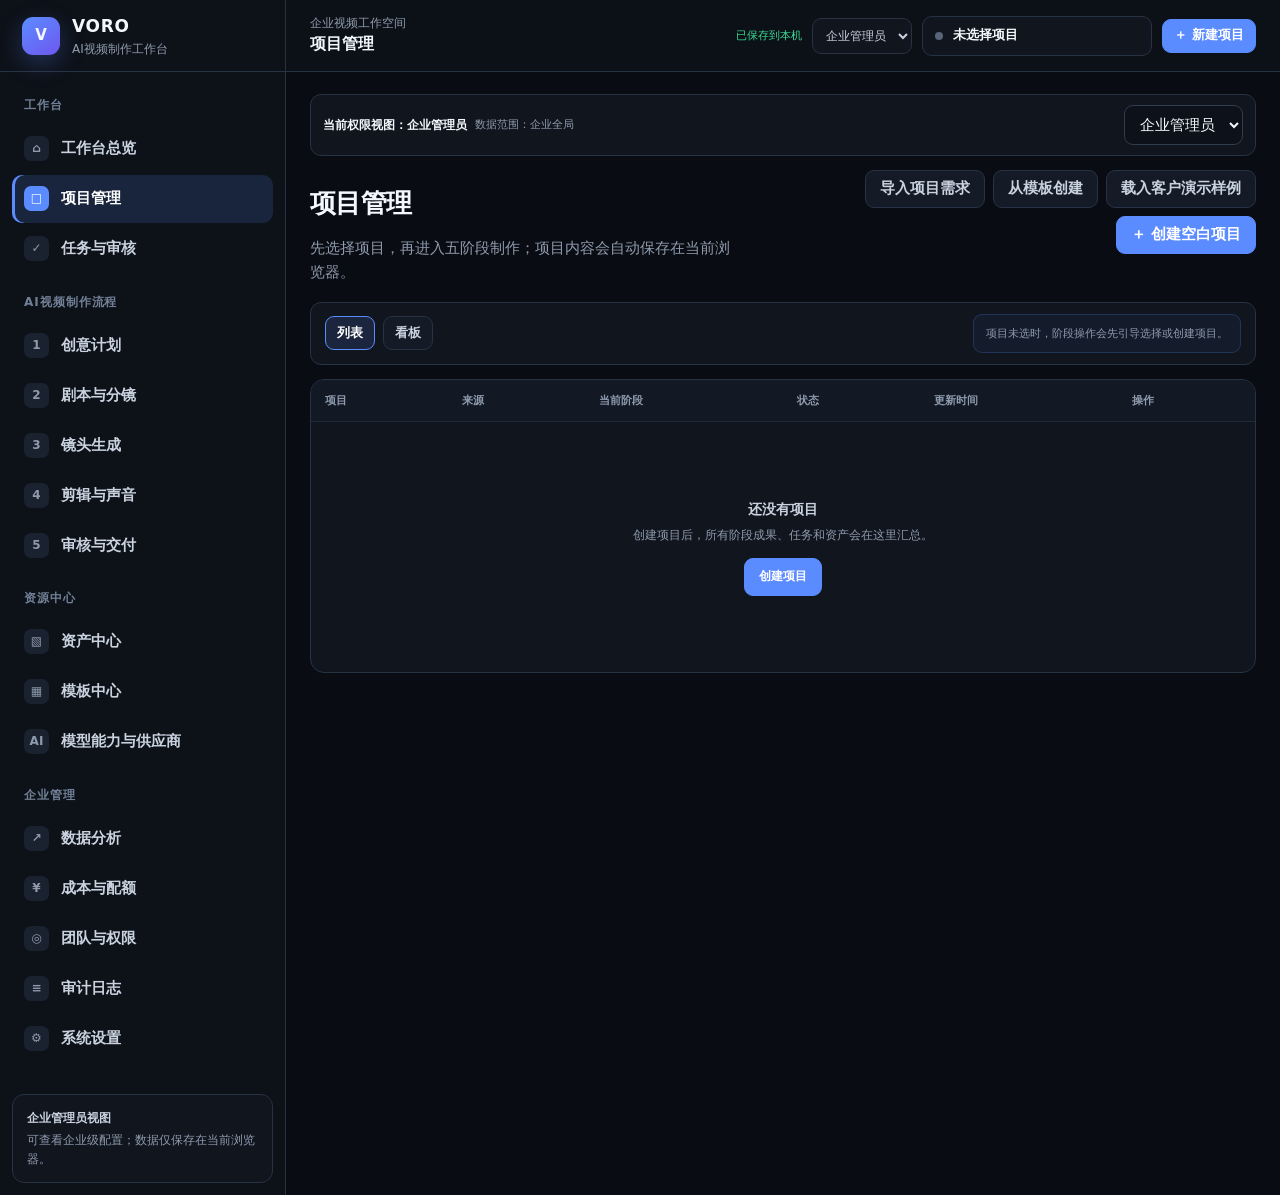
==== commit e0323c7d: "Publish complete naval customer demo" ====
--- a/index.html
+++ b/index.html
@@ -83,6 +83,14 @@
     @media(max-width:850px){body{overflow:auto}body.nav-open,body.drawer-open{overflow:hidden}.sidebar-mask.show{display:block}.app{display:block}.sidebar{position:fixed;left:0;top:0;bottom:0;width:280px;transform:translateX(-102%);transition:.22s;box-shadow:var(--shadow)}.sidebar.show{transform:none}.sidebar-close{display:grid;place-items:center}.main{min-height:100vh}.mobile-menu{display:grid;place-items:center;width:38px;height:38px;border:1px solid var(--line);border-radius:9px;background:var(--surface);color:var(--text)}.topbar{padding:0 14px}.top-left .page-kicker{display:none}.top-actions .project-select,.top-actions .save-state{display:none}.role-select{max-width:112px}.content{padding:16px 14px 40px}.page-head{display:block}.page-actions{justify-content:flex-start;margin-top:13px}.stage-strip{display:flex;overflow:auto;padding-bottom:4px}.stage-chip{min-width:155px}.grid-2,.grid-3,.grid-2-1,.metric-row,.module-grid,.capability-grid,.artifact-grid,.shot-card-grid,.project-card-grid,.onboarding{grid-template-columns:1fr}.workspace{display:block}.workspace-col{border-right:0;border-bottom:1px solid var(--line)}.form-grid{grid-template-columns:1fr}.form-group.full{grid-column:auto}.project-tools{display:block}.project-tools-left{margin-bottom:9px}.tool-links{display:flex;flex-wrap:nowrap;overflow-x:auto;justify-content:flex-start;padding-bottom:3px}.tool-link{display:inline-flex!important;flex:0 0 auto;min-height:44px}.tool-more{display:none}.qc-grid,.deliverables{grid-template-columns:1fr}.rules{grid-template-columns:1fr}.page-title{font-size:23px}.filterbar{display:block}.filterbar-right{margin-top:9px}.search-input{width:100%;min-width:0}.table-shell{overflow:auto;-webkit-overflow-scrolling:touch}.data-table{min-width:720px}.board-columns{grid-template-columns:repeat(4,240px)}.stage-alert{display:block}.stage-alert .btn{margin-top:8px}.drawer{width:100vw}.drawer-foot{align-items:flex-start;flex-wrap:wrap}.drawer-foot-right{margin-left:auto}.toast-wrap{left:12px;right:12px}.toast{min-width:0;width:100%}.btn,.btn-sm,.btn-xs,.page-tabs button,.tool-link{min-height:44px}}
     @media(max-width:520px){.top-actions .role-select{display:none}.top-actions>.btn-primary{width:44px;padding:0;font-size:0}.top-actions>.btn-primary:after{content:"＋";font-size:18px}.drawer-foot{display:block}.drawer-foot-right{margin-top:10px}.drawer-foot-right .btn{flex:1}}
     @media(prefers-reduced-motion:reduce){*,*:before,*:after{scroll-behavior:auto!important;transition:none!important;animation:none!important}.btn:hover{transform:none}}
+    .demo-badge{display:inline-flex;align-items:center;width:max-content;margin-top:5px;border:1px solid rgba(91,140,255,.44);border-radius:999px;padding:3px 8px;background:rgba(91,140,255,.09);color:#a9c3ff;font-size:11px;font-weight:700}
+    .demo-banner{display:flex;align-items:center;justify-content:space-between;gap:14px;margin-bottom:14px;padding:12px 14px;border:1px solid rgba(91,140,255,.34);border-radius:12px;background:linear-gradient(135deg,rgba(91,140,255,.1),rgba(61,220,151,.045))}.demo-banner b{display:block;font-size:13px}.demo-banner p{margin:3px 0 0;color:var(--text-3);font-size:11px}.demo-banner-actions{display:flex;gap:7px;flex-wrap:wrap}
+    .demo-summary-grid{display:grid;grid-template-columns:repeat(3,minmax(0,1fr));gap:10px}.demo-summary-block{border:1px solid var(--line);border-radius:10px;background:#0d121a;padding:12px}.demo-summary-block h4{margin:0 0 7px;font-size:12px}.demo-summary-block ul{margin:0;padding-left:18px;color:var(--text-3);font-size:11px;line-height:1.65}
+    .source-list{display:grid;grid-template-columns:repeat(2,minmax(0,1fr));gap:8px}.source-item{display:block;border:1px solid var(--line);border-radius:9px;background:#0d121a;padding:10px;text-decoration:none}.source-item:hover{border-color:var(--blue)}.source-item b{display:block;color:var(--text-2);font-size:12px}.source-item small{display:block;margin-top:4px;color:var(--text-3);font-size:10px;line-height:1.5}
+    .media-preview{border:1px solid var(--line);border-radius:11px;background:#070a0f;padding:12px}.media-preview video{display:block;width:100%;aspect-ratio:16/9;object-fit:contain;background:#000;border-radius:9px;margin-top:10px}.media-preview .artifact-head p{margin:4px 0 0;color:var(--text-3);font-size:11px}
+    .shot-frame{position:relative;overflow:hidden}.shot-frame img{display:block;width:100%;height:100%;object-fit:cover}.shot-frame .frame-label{position:absolute;left:9px;bottom:8px;border:1px solid rgba(255,255,255,.15);border-radius:6px;background:rgba(3,7,12,.76);padding:4px 7px;color:#eaf1ff;font-size:10px;backdrop-filter:blur(6px)}
+    .demo-media-tools{display:grid;gap:8px;margin-top:12px}.demo-media-row{display:grid;grid-template-columns:minmax(150px,.65fr) minmax(0,1.35fr);align-items:center;gap:10px;border:1px solid var(--line);border-radius:9px;background:#0d121a;padding:9px 10px}.demo-media-row b{font-size:11px}.demo-media-row small{display:block;margin-top:2px;color:var(--text-3);font-size:10px}.demo-media-row audio{width:100%;height:34px}.demo-file-links{display:flex;gap:7px;flex-wrap:wrap;margin-top:11px}.demo-card{margin-bottom:14px}.demo-coverage{display:flex;gap:7px;flex-wrap:wrap;margin-top:9px}.demo-coverage span{border:1px solid var(--line);border-radius:999px;background:#0d121a;padding:4px 8px;color:var(--text-3);font-size:10px}
+    @media(max-width:850px){.demo-banner{align-items:flex-start;display:block}.demo-banner-actions{margin-top:10px}.demo-summary-grid,.source-list{grid-template-columns:1fr}.demo-media-row{grid-template-columns:1fr}}
   </style>
 </head>
 <body>
@@ -334,6 +342,13 @@
     'use strict';
     const $=(s,r=document)=>r.querySelector(s), $$=(s,r=document)=>[...r.querySelectorAll(s)];
     const STORAGE_KEY='voro.prototype.state.v4';
+    const DEMO_KEY='customer-demo.naval-equipment.v1';
+    const DEMO_VERSION=1;
+    const DEMO_FINAL_VIDEO='production/output/naval-equipment-90s-final-subtitled-v7.mp4';
+    const DEMO_SUBTITLE='production/output/naval-equipment-90s-final.srt';
+    const ROOT_FILE_NEEDS_PUBLIC_PREFIX=location.protocol==='file:'&&!/\/public\/[^/]+\.html$/i.test(decodeURIComponent(location.pathname).replace(/\\/g,'/'));
+    const resolveMediaPath=path=>ROOT_FILE_NEEDS_PUBLIC_PREFIX&&/^media\//.test(path)?`public/${path}`:path;
+    const demoFrame=n=>{const names={1:'ocean-establishing',2:'storm-sea-transit',3:'type055-cruise',4:'type052d-cruise',5:'arleigh-burke-cruise',6:'3d-equipment-showcase',7:'main-gun-demo',8:'radar-deck-weather',9:'carrier-takeoff',10:'aircraft-over-formation',11:'formation-exercise',12:'closing-formation'},no=String(Math.min(n,12)).padStart(2,'0');return resolveMediaPath(`media/frames/S${no}-${names[Math.min(n,12)]}.png`)};
     const STAGES=[
       {key:'plan',no:1,name:'创意计划',desc:'定义需求、候选方案与计划基线'},
       {key:'script',no:2,name:'剧本与分镜',desc:'拆解场景、镜头与验收标准'},
@@ -344,7 +359,7 @@
     const PAGE_NAMES={dashboard:'工作台总览',projects:'项目管理',tasks:'任务与审核',assets:'资产中心',templates:'模板中心',models:'模型能力与供应商',analytics:'数据分析',cost:'成本与配额',team:'团队与权限',audit:'审计日志',settings:'系统设置',...Object.fromEntries(STAGES.map(s=>[s.key,s.name]))};
     const STAGE_KEYS=STAGES.map(s=>s.key);
     const ROLE_PAGES={member:['dashboard','projects','tasks',...STAGE_KEYS,'assets','templates'],projectAdmin:['dashboard','projects','tasks',...STAGE_KEYS,'assets','templates','analytics','cost'],enterpriseAdmin:Object.keys(PAGE_NAMES)};
-    const STATUS_TEXT={not_started:'未开始',draft:'草稿',running:'生成中',ready:'待确认',locked:'已锁定',stale:'需更新',blocked:'已阻断',in_review:'审批中',approved:'已通过',connected:'已连接',failed:'失败'};
+    const STATUS_TEXT={not_started:'未开始',draft:'草稿',running:'生成中',ready:'已就绪',locked:'已锁定',stale:'需更新',blocked:'已阻断',in_review:'审批中',approved:'已通过',connected:'已连接',failed:'失败'};
     const ROLE_TEXT={member:'普通成员',projectAdmin:'项目管理员',enterpriseAdmin:'企业管理员'};
     const CAP_TEXT={text:'文本与策划',image:'图像与关键帧',video:'视频生成',speech:'旁白语音',music:'音乐生成',editing:'智能剪辑',quality:'质量检测'};
     const now=()=>new Date().toISOString();
@@ -386,11 +401,110 @@
     function canAccess(page){return (ROLE_PAGES[state.role]||ROLE_PAGES.member).includes(page)}
     function requireProject(nextPage){if(currentProject())return true;state.ui.pendingPage=nextPage;openDrawer('project-gate',{nextPage});return false}
     function setStage(p,key,status){p.stageStatus[key]=status;p.currentStage=key;p.updatedAt=now()}
-    function markDownstreamStale(p,from){const i=STAGE_KEYS.indexOf(from);STAGE_KEYS.slice(i+1).forEach(k=>{if(p.stageStatus[k]!=='not_started')p.stageStatus[k]='stale'});if(from!=='delivery'){p.delivery.reviewVersion=null;p.delivery.approvalStatus='none';p.delivery.exportStatus='none'}}
+    function markDownstreamStale(p,from){const i=STAGE_KEYS.indexOf(from);STAGE_KEYS.slice(i+1).forEach(k=>{if(p.stageStatus[k]!=='not_started')p.stageStatus[k]='stale'});if(p.finalMedia)p.finalMedia.stale=true;if(from!=='delivery'){p.delivery.reviewVersion=null;p.delivery.approvalStatus='none';p.delivery.exportStatus='none'}}
     function runJob(key,label,complete){if(state.jobs[key]?.status==='running')return;state.jobs[key]={status:'running',label,progress:20};render(false);setTimeout(()=>{state.jobs[key].progress=70;render(false);setTimeout(()=>{try{complete()}catch(err){state.jobs[key]={status:'failed',label,error:err.message};render(false);toast('AI任务失败',err.message,'warn');return}state.jobs[key]={status:'ready',label,progress:100};persist(`${label}已完成`,true);render(false);toast(`${label}已完成`,'成果已生成，可继续编辑、采用或重做','success')},360)},320)}
     function jobButton(key,label,action,disabled=false){const j=state.jobs[key];return `<button class="btn btn-primary btn-sm" data-action="${action}" ${disabled||j?.status==='running'?'disabled':''}>${j?.status==='running'?`生成中 ${j.progress}%`:label}</button>`}
-    function normalizeProject(p){p.requiredTracks={narration:true,music:true,sfx:true,subtitles:true,...(p.requiredTracks||{})};p.plan={parsed:false,job:'idle',directions:[],selected:null,baselineLocked:false,version:0,...(p.plan||{})};p.scenes=p.scenes||[];p.shots=p.shots||[];p.timeline={clips:[],history:[],future:[],tracks:{narration:'not_started',music:'not_started',sfx:'not_started',subtitles:'not_started'},dirty:false,savedVersion:0,previewStatus:'none',...(p.timeline||{})};p.timeline.tracks={narration:'not_started',music:'not_started',sfx:'not_started',subtitles:'not_started',...(p.timeline.tracks||{})};p.delivery={reviewVersion:null,qcStatus:'not_started',issues:[],approvalStatus:'none',exportStatus:'none',...(p.delivery||{})};p.visual={subject:'',environment:'',style:'',negative:'',...(p.visual||{})};return p}
+    function normalizeProject(p){p.requiredTracks={narration:true,music:true,sfx:true,subtitles:true,...(p.requiredTracks||{})};p.plan={parsed:false,job:'idle',directions:[],selected:null,baselineLocked:false,version:0,...(p.plan||{})};p.scenes=p.scenes||[];p.shots=p.shots||[];p.timeline={clips:[],history:[],future:[],tracks:{narration:'not_started',music:'not_started',sfx:'not_started',subtitles:'not_started'},dirty:false,savedVersion:0,previewStatus:'none',...(p.timeline||{})};p.timeline.tracks={narration:'not_started',music:'not_started',sfx:'not_started',subtitles:'not_started',...(p.timeline.tracks||{})};p.delivery={reviewVersion:null,qcStatus:'not_started',issues:[],approvalStatus:'none',exportStatus:'none',...(p.delivery||{})};p.visual={subject:'',environment:'',style:'',negative:'',...(p.visual||{})};p.finalMedia=p.finalMedia||null;p.research=p.research||[];p.analysis=p.analysis||null;p.soundPlan=p.soundPlan||null;return p}
     state.projects.forEach(normalizeProject);
+
+    function buildCustomerDemoBundle(){
+      const createdAt=now(),projectId='demo_naval_equipment_v1',selectedDirectionId='demo_direction_b';
+      const brief='重点显示水面舰船装备效果，国内外主力列装型号，重点体现在海洋大环境中航行效果、舰船三维模型效果、舰船装备开炮效果、舰载机启停效果。海洋环境能体现不同的海浪、以及阴晴雨雪等天气效果。在此基础上，展现不同编队在海洋环境下的相互对战效果，画面要求尽量逼真。';
+      const sceneDefs=[
+        ['demo_scene_01','海洋环境建立','先建立海洋尺度、天气层级和舰艇与海况的真实关系。'],
+        ['demo_scene_02','主力舰型巡航','依据公开外观资料展示国内外代表性主力水面舰艇。'],
+        ['demo_scene_03','三维装备与系统动作','从外观级三维关系进入雷达、甲板、舰炮及动作反馈。'],
+        ['demo_scene_04','舰载航空程序','依次呈现准备、停机、起飞、甲板空间与编队上空通过。'],
+        ['demo_scene_05','编队体系与复杂天气','在雨雪、低云和风浪中展示多舰种编队的协同行动。'],
+        ['demo_scene_06','远洋收束','以不预设胜负的公开演练表达和远海编队完成收束。']
+      ];
+      const shotDefs=[
+        {scene:0,name:'海洋大环境建立',visual:'黎明冷蓝色远海，低云与层次分明的长涌浪占据画面主体，远处多舰编队从海雾中逐渐显现；海面尺度显著大于舰体，尾流连续，画面写实克制。',narration:'先出现的不是舰船，而是海。',screenText:'海上力量｜平台、海况与协同',shotSize:'超远景',camera:'高空缓慢下降并轻微前推',acceptance:'地平线稳定；海面持续运动；舰船比例不同且无复制；尾流与航向一致。',frame:1,clip:'S01-kling.mp4'},
+        {scene:0,name:'强风浪舰艏破浪',visual:'低机位贴近海面，现代大型驱逐舰在阴雨和强风浪中以侧前三分之四角度破浪；舰艏水花沿两舷分开，舰体吃水和纵摇自然，雨幕影响远处能见度。',narration:'浪向、风速和能见度，决定了每一次远洋航行的真实尺度。',screenText:'复杂海况｜风浪与能见度',shotSize:'中远景低机位',camera:'与舰体平行跟拍并轻微升高',acceptance:'舰体不漂浮；水线稳定；浪、雨、烟雾方向受统一风场影响；上层建筑不跳变。',frame:2,clip:'S02-kling.mp4'},
+        {scene:1,name:'055型大型驱逐舰巡航',visual:'公开外观层面的055型大型驱逐舰在中等海况下高速巡航，突出宽阔舰艏、综合桅杆、舰桥和甲板轮廓；不出现可读舷号、内部结构或性能参数。',narration:'当编队进入视野，舰艏破浪、船体吃水与连续尾流，首先说明这些大型平台如何与海洋相处。',screenText:'055型大型驱逐舰｜公开外观示意',shotSize:'全景',camera:'稳定侧前方跟拍',acceptance:'舰艏、舰桥、桅杆和主炮关系稳定；海水物理可信；无错误舷号和结构融合。',frame:3,clip:'S03-kling.mp4'},
+        {scene:1,name:'052D型驱逐舰侧向航行',visual:'公开外观层面的052D型驱逐舰平行航行，保持纪录片式侧向观察，呈现舰体、舰桥、桅杆、雷达与飞行甲板的整体比例。',narration:'不同主力舰型，则通过舰桥、桅杆、雷达、主炮和甲板布局，',screenText:'052D型驱逐舰｜公开外观示意',shotSize:'中远景',camera:'长焦平行跟拍',acceptance:'轮廓与公开外观参考一致；不与其他舰型混接；吃水、尾流和航向保持连续。',frame:4,clip:'S04-kling.mp4'},
+        {scene:1,name:'国外主力驱逐舰公开外观对照',visual:'国外现役主力水面舰艇的公开外观对照，以伯克级为主要视觉参考，并在资料层参考Type 45和摩耶级；统一海平面、光线和观察尺度，不进行性能排名。',narration:'形成清晰的公开外观特征。',screenText:'国外主力水面舰艇｜公开外观对照',shotSize:'全景',camera:'同方向匹配剪辑与侧向跟拍',acceptance:'舰桥、桅杆与舰体比例可信；无国家对抗式字幕；不出现武器参数和性能结论。',frame:5,clip:'S05-kling.mp4'},
+        {scene:2,name:'舰船外观级三维装备环绕',visual:'现代驱逐舰外观级三维模型在暗色空间缓慢旋转，舰艏、舰桥、雷达阵面、主炮和飞行甲板区域依次柔和高亮；只展示公开外部模块及空间关系。',narration:'从三维视角观察，传感器、垂直发射区域、舰炮与航空设施，',screenText:'外观级三维模型｜公开结构关系',shotSize:'全景转局部中景',camera:'四分之一环绕并平滑推近',acceptance:'不展示内部舱室；高亮贴合表面；材质低反射；无穿模与多余结构。',frame:6,clip:'S06-kling1.mp4'},
+        {scene:2,name:'风雨甲板与雷达',visual:'持续风雨中的湿润甲板、稳定工作的雷达阵面与舰体机械细节，低云和海雾降低远景对比度，环境变化同时作用于天空、海面、材质和能见度。',narration:'并非孤立部件，而是在有限舰体空间内组织起来的完整系统。风雨中的甲板和持续工作的雷达，让环境也成为系统的一部分。',screenText:'环境与系统｜风雨甲板',shotSize:'近景与中景',camera:'短轨道滑动与轻微视差',acceptance:'雨水影响材质和能见度；雷达转轴合理；无科幻界面和夸张扫描光。',frame:8,clip:'S08-kling.mp4'},
+        {scene:2,name:'主炮单次开火',visual:'现代驱逐舰在开阔海域进行公开演示式主炮单次射击：炮塔转向、停顿、短促炮口焰、后坐、烟团与复位形成完整因果；镜头不展示目标。',narration:'装备动作的可信度来自完整因果。',screenText:'主炮动作演示｜不展示目标',shotSize:'中远景侧前三分之四',camera:'基本锁定，开火后一次受控震动',acceptance:'炮口焰短促；炮管不穿模；烟雾符合风向；声画冲击点同步；无命中和毁伤。',frame:7,clip:'S07-kling.mp4'},
+        {scene:2,name:'海面水柱与动作反馈',visual:'远离舰体的海面出现一次水柱和延迟回声，水柱受重力回落并带动局部浪花；画面只表达装备动作反馈和时间因果，不给出目标或距离信息。',narration:'主炮转向、停顿、单次开火、后坐与复位；稍后抵达的海面水柱和回声，共同构成一次完整的动作反馈。',screenText:'动作反馈｜安全距离水柱',shotSize:'远景',camera:'长焦稳定观察',acceptance:'水柱与舰体保持明显距离；尺度和重力可信；无爆炸、命中或人员伤亡。',frame:7,clip:'S06-kling2.mp4'},
+        {scene:3,name:'舰载机甲板准备与停机',visual:'航母飞行甲板上的舰载机处于安全停机和准备状态，甲板人员仅作远景尺度参照；发动机、轮挡、轮胎、机翼和座舱连续稳定，避免展示具体操作细节。',narration:'在飞行甲板上，检查、手势、轮挡和发动机推力依次建立。',screenText:'飞行甲板｜准备与停机',shotSize:'中远景',camera:'低机位缓慢横移',acceptance:'飞机机翼、起落架与座舱稳定；人员无重复变形；轮胎与甲板接触可信。',frame:9,clip:'S09-kling4.mp4'},
+        {scene:3,name:'舰载机滑行与起飞',visual:'舰载机从甲板连续滑行、加速并离舰，航母保持迎风航行；海平线、甲板边缘与飞机运动方向一致，尾焰和热扰动受控。',narration:'舰载机随后滑行、离舰，',screenText:'舰载航空｜滑行与起飞',shotSize:'全景低机位',camera:'平行加速跟拍，离舰后平滑抬升',acceptance:'飞机不瞬移；起落架、机翼和座舱不变形；热扰动和阴影匹配；不显示操作参数。',frame:9,clip:'S09-kling.mp4'},
+        {scene:3,name:'航母甲板与海洋尺度',visual:'航母持续穿行于开阔海域，飞行甲板、舰岛、尾流与海洋尺度同框，作为舰载机起飞和编队飞越之间的空间过渡。',narration:'程序越清楚，力量感越真实。',screenText:'航母平台｜海洋尺度',shotSize:'超远景转全景',camera:'高空缓慢环绕',acceptance:'甲板比例和舰岛位置稳定；尾流连续；航母不漂浮；空间关系清楚。',frame:9,clip:'S09-kling1.mp4'},
+        {scene:3,name:'舰载机掠过航母编队',visual:'舰载机从编队上空掠过，航母与护航舰保持航向并各自形成尾流；镜头交代海空两层空间关系，不表现战术队形与真实间距。',narration:'并从编队上空通过。',screenText:'海空协同｜编队上空',shotSize:'超远景',camera:'稳定航拍并轻微前推',acceptance:'飞机形态连续；舰艇无复制穿插；高低层次明确；不出现阵位、距离和战术标绘。',frame:10,clip:'S10-svd.mp4'},
+        {scene:4,name:'复杂天气多舰种编队',visual:'低云、雨夹雪、海雾和灰蓝海面中，多舰种编队保持可辨识间距并改变航向；两支无国籍虚构编队仅作远距离非接触演练展示，不预设胜负。',narration:'更远处，多舰种编队保持间距、改变航向，在复杂天气中形成海空协同。',screenText:'公开演练示意｜非接触机动',shotSize:'超远景长焦',camera:'长焦缓慢推近并穿插一次高空俯视',acceptance:'雨雪影响能见度而非前景贴图；编队无真实标识；无坐标、距离、命中或毁伤。',frame:11,clip:'S11-kling.mp4'},
+        {scene:5,name:'晴天远海编队拉远收束',visual:'天气转晴，镜头持续升高后拉，多舰编队分别驶向远方，云层打开并以暖光照亮海面；结尾保留稳定负空间和片名，情绪由压力回到克制与开阔。',narration:'这里展示的不是预设胜负，而是平台、人员、程序与环境共同构成的现代海上体系。',screenText:'海上力量｜平台、海况与协同',shotSize:'超远景',camera:'持续升高后拉并稳定收束',acceptance:'舰艇不突然消失或改向；海天层次完整；标题安全区充足；结尾至少两秒稳定画面。',frame:12,clip:'S12-kling.mp4'}
+      ];
+      const scenes=sceneDefs.map(([id,name,description])=>({id,name,description,locked:true,createdAt,shotIds:[]}));
+      const shots=shotDefs.map((s,i)=>{const id=`demo_shot_${String(i+1).padStart(2,'0')}`,keyframeId=`demo_keyframe_${String(i+1).padStart(2,'0')}`,videoId=`demo_video_${String(i+1).padStart(2,'0')}`,poster=demoFrame(s.frame),src=`production/generated_clips/${s.clip}`,prompt=`${s.visual} 纪实电影质感，真实海水物理，低饱和军舰灰，稳定摄影；保持舰体比例、吃水、尾流、风向和天气一致；禁止结构融合、漂浮、穿模、可读舷号、敏感参数、目标界面、命中毁伤和夸张火球。`;scenes[s.scene].shotIds.push(id);return {id,sceneId:scenes[s.scene].id,name:s.name,visual:s.visual,narration:s.narration,screenText:s.screenText,duration:'6',shotSize:s.shotSize,camera:s.camera,acceptance:s.acceptance,status:'locked',locked:true,version:2,candidates:[{id:keyframeId,type:'关键帧',status:'ready',prompt,version:1,modelRoute:'关键帧图像生成 · 质量优先（演示记录）',mediaType:'image',poster,src:poster,createdAt},{id:videoId,type:'视频候选',status:'ready',prompt,version:2,modelRoute:'可灵 2.1 Pro · 图生视频（演示记录）',mediaType:'video',poster,src,inPoint:i*6,outPoint:(i+1)*6,createdAt}],adoptedCandidateId:videoId,createdAt}});
+      const directions=[
+        {id:'demo_direction_a',title:'方案A · 舰型图鉴',summary:'按驱逐舰、护卫舰和航母依次介绍，以标准侧视、公开外观三维转台和简洁型号字幕建立清晰识别。',structure:'海洋环境建立—国内舰型—国外舰型—外观级三维—装备动作—总结。',rhythm:'信息密度稳定，单个型号保留完整观察时间，适合展馆与教学。',version:1,humanEdited:false,createdAt},
+        {id:selectedDirectionId,title:'方案B · 海况中的体系力量',summary:'从海洋尺度进入舰型谱系，再经过装备、航空甲板、复杂天气和虚构演练，最终回到和平航行；兼顾知识性、真实感与叙事张力。',structure:'海洋—舰型—系统—动作—航空—体系；六段结构覆盖全部需求。',rhythm:'前段克制建立尺度，中段由三维、舰炮和舰载机形成双高潮，复杂天气提压，结尾开放收束。',version:2,humanEdited:true,createdAt},
+        {id:'demo_direction_c',title:'方案C · 海上装备交响',summary:'弱化讲解，以主炮、雷达、舰载机、风浪和编队运动组成音乐化视觉蒙太奇，强调大屏冲击力。',structure:'视觉钩子—装备节拍—海空动作—恶劣天气—编队高潮—片名。',rhythm:'强开场、短段落、动作点密集；型号知识性相对较弱。',version:3,humanEdited:false,createdAt}
+      ];
+      const research=[
+        {title:'中国国防部：055型大型驱逐舰公开报道',note:'核验舰型公开外观与服役活动信息。',url:'https://eng.mod.gov.cn/xb/MilitaryServices/News_213106/16219559.html'},
+        {title:'中国国防部：052D型驱逐舰公开资料',note:'核验公开外形和海上活动类型。',url:'https://eng.mod.gov.cn/2025xb/D/V/16435190.html'},
+        {title:'美国海军：Arleigh Burke级事实页',note:'核验公开定位和外观识别信息。',url:'https://www.navy.mil/Resources/Fact-Files/Display-FactFiles/Article/2169871/destroyers-ddg/destroyers-ddg-51/'},
+        {title:'英国皇家海军：Type 45驱逐舰',note:'作为国外主力水面舰艇公开资料对照。',url:'https://www.royalnavy.mod.uk/equipment/ships/daring-class'},
+        {title:'日本防卫省：摩耶级公开活动资料',note:'作为国外主力水面舰艇公开资料对照。',url:'https://www.mod.go.jp/en/jdf/no123/activities.html'},
+        {title:'中国国防部：山东舰训练公开报道',note:'核验航母公开活动与飞行甲板场景。',url:'https://eng.mod.gov.cn/xb/News_213114/TopStories/16362406.html'},
+        {title:'美国海军：航空母舰事实页',note:'核验航母公开定位与飞行甲板外观。',url:'https://www.navy.mil/Resources/Fact-Files/Display-FactFiles/article/2169795/aircraft-carriers-cvn/'},
+        {title:'美国舰队司令部：Ford飞行甲板认证',note:'核验公开飞行甲板活动类型。',url:'https://www.usff.navy.mil/Press-Room/News-Stories/Article/2989123/uss-gerald-r-ford-completes-flight-deck-certification/'}
+      ];
+      const project={id:projectId,demoKey:DEMO_KEY,demoVersion:DEMO_VERSION,isDemo:true,name:'海洋舰船装备效果演示 · 客户样例',brief,source:'demo',status:'delivered',currentStage:'delivery',audience:'行业交流、企业展厅与专业汇报客户',useCase:'客户现场演示、方案验证与功能讲解',language:'zh-CN',duration:'90',ratio:'16:9',resolution:'1280×720',constraints:'仅依据公开外观和公开活动类型进行科普型展示；对抗段落为无国籍虚构演练，不展示内部结构、战术参数、真实坐标、目标数据、可读舷号、命中毁伤或人员伤亡。',requiredTracks:{narration:true,music:true,sfx:true,subtitles:true},stageStatus:{plan:'locked',script:'locked',shots:'locked',edit:'locked',delivery:'approved'},analysis:{goal:'制作一支90秒写实装备纪录片，在海洋尺度中完整展示舰型、三维外观、装备动作、舰载航空、天气变化和编队协同。',required:['海平面与高空两个尺度的真实航行','国内外代表性主力舰型公开外观','舰船外观级三维模型与装备关系','主炮单次开火及海面反馈','舰载机停机、准备、起飞与编队飞越','晴天、风浪、雨幕、低云与雨夹雪','两支虚构编队的非接触演练'],boundaries:['只使用公开外观与公开活动类型','不做性能排名或国别胜负判断','不展示内部结构、敏感参数和战术路线','不出现命中、毁伤与人员伤亡'],risks:['舰型外形混淆或连续镜头结构跳变','吃水、浪向、尾流与烟雾风向不一致','主炮火焰持续过长或炮塔穿模','舰载机机翼、起落架和甲板人员变形','雨雪仅作为贴图且未影响光线和能见度']},plan:{parsed:true,job:'ready',directions,selected:selectedDirectionId,baselineLocked:true,version:3},research,scenes,shots,timeline:{clips:shots.map((s,i)=>({id:`demo_clip_${String(i+1).padStart(2,'0')}`,sourceId:s.id,label:s.name,start:i*6,duration:6,trimIn:0,trimOut:0,src:s.candidates[1].src,poster:s.candidates[1].poster})),history:[],future:[],tracks:{narration:'ready',music:'ready',sfx:'ready',subtitles:'ready'},dirty:false,savedVersion:6,previewStatus:'ready'},delivery:{reviewVersion:{id:'demo_review_v7',label:'客户审核版 V7',sequence:7,timelineVersion:6,videoSrc:DEMO_FINAL_VIDEO,createdAt},qcStatus:'ready',issues:[{id:'demo_issue_01',title:'多模型镜头色温与对比度统一',description:'已统一15段生成视频的色温、画幅、帧率与对比度。',target:'时间线',severity:'warning',status:'fixed',createdAt},{id:'demo_issue_02',title:'字幕断句与底部安全区校正',description:'已按最终旁白重建17条字幕并校正安全区。',target:'subtitles',severity:'warning',status:'fixed',createdAt},{id:'demo_issue_03',title:'动作音效与画面冲击点对齐',description:'主炮、海面水柱与舰载机段的动作音效已完成对齐。',target:'sfx',severity:'warning',status:'fixed',createdAt}],approvalStatus:'approved',exportStatus:'ready',qcSummary:{passed:32,warningsFixed:3,blocking:0}},visual:{subject:'每个镜头只绑定一个主舰型身份；锁定舰艏、舰桥、桅杆、雷达、主炮、甲板边缘和吃水线；不使用可读舷号。',environment:'海浪、风向、烟雾、雨雪、海雾和能见度共享统一天气逻辑；远处舰体受大气透视影响。',style:'写实军事纪录片，克制电影感，低饱和军舰灰与深蓝灰海面；70%稳定纪录片机位，30%低机位、长焦和环绕。',negative:'禁止舰体复制、漂浮、穿模、结构融合、左右舷跳变、塑料海水、夸张火球、飞机多翼多轮、人员变形、乱码字幕和虚假参数。'},soundPlan:{narration:{name:'90秒中文纪录片旁白',src:'media/audio/narration-documentary-zh-v7-final.wav',note:'沉稳克制，按最终成片压缩匹配90秒。'},music:{name:'海洋纪录片配乐',src:'media/audio/music-ocean-documentary.wav',note:'低频氛围、弦乐与克制脉冲，动作点为音效让位。'},sfx:[{name:'海浪与天气',src:'media/audio/sfx-ocean-weather.wav'},{name:'舰船机械',src:'media/audio/sfx-ship-mechanical.wav'},{name:'主炮与水柱',src:'media/audio/sfx-cannon-fire.wav'},{name:'舰载机',src:'media/audio/sfx-carrier-aircraft.wav'},{name:'转场强调',src:'media/audio/sfx-transition-pack.wav'}],subtitle:{name:'最终17条简体中文字幕',src:DEMO_SUBTITLE,note:'结束时间01:29.400，与V7旁白版本一致。'},mix:['旁白保持清晰，音乐不遮盖中心频段','主炮瞬态和舰载机段完成声画同步','最终成片限制峰值并保留环境空间感']},finalMedia:{type:'video/mp4',src:DEMO_FINAL_VIDEO,poster:demoFrame(1),duration:90,title:'90秒视频、音频与字幕合成版',version:'V7',status:'ready',stale:false,subtitleSrc:DEMO_SUBTITLE},versions:[{stage:'plan',version:3,createdAt,note:'方案B“海况中的体系力量”计划基线'},{stage:'script',version:4,createdAt,note:'六场景、15镜头分镜确认版'},{stage:'shots',version:2,createdAt,note:'15个连续视频候选采用并锁定'},{stage:'edit',version:6,createdAt,note:'90秒旁白、音乐、音效、字幕终混版'},{stage:'delivery',version:7,createdAt,note:'AI质检通过并完成客户审核交付'}],createdAt,updatedAt:createdAt};
+      const connections=[
+        {id:'demo_model_text',name:'通用文本策划模型（演示路由）',connectionType:'simulation',provider:'模型无关演示配置',endpoint:'',capabilities:['text'],credentialConfigured:false,status:'connected',lastTestAt:createdAt,failureReason:'',demoKey:DEMO_KEY,demoOwnerId:projectId,createdAt,updatedAt:createdAt},
+        {id:'demo_model_image',name:'高保真关键帧模型（演示路由）',connectionType:'simulation',provider:'模型无关演示配置',endpoint:'',capabilities:['image'],credentialConfigured:false,status:'connected',lastTestAt:createdAt,failureReason:'',demoKey:DEMO_KEY,demoOwnerId:projectId,createdAt,updatedAt:createdAt},
+        {id:'demo_model_video',name:'可灵 2.1 Pro（视频生成记录）',connectionType:'simulation',provider:'Kling AI · 成果记录，不保存凭据',endpoint:'',capabilities:['video'],credentialConfigured:false,status:'connected',lastTestAt:createdAt,failureReason:'',demoKey:DEMO_KEY,demoOwnerId:projectId,createdAt,updatedAt:createdAt},
+        {id:'demo_model_audio',name:'语音、音乐与智能剪辑（演示路由）',connectionType:'simulation',provider:'可替换音频模型路由',endpoint:'',capabilities:['speech','music','editing'],credentialConfigured:false,status:'connected',lastTestAt:createdAt,failureReason:'',demoKey:DEMO_KEY,demoOwnerId:projectId,createdAt,updatedAt:createdAt},
+        {id:'demo_model_qc',name:'多模态AI质检（演示路由）',connectionType:'simulation',provider:'规则与多模态检查演示',endpoint:'',capabilities:['quality'],credentialConfigured:false,status:'connected',lastTestAt:createdAt,failureReason:'',demoKey:DEMO_KEY,demoOwnerId:projectId,createdAt,updatedAt:createdAt}
+      ];
+      const routes=[['plan','text','demo_model_text','质量优先 · 需求解析与三方案生成'],['script','text','demo_model_text','结构优先 · 场景、分镜与旁白'],['shots','image','demo_model_image','一致性优先 · 关键帧生成'],['shots','video','demo_model_video','质量优先 · 图生视频与局部重做'],['edit','speech','demo_model_audio','成片匹配 · 旁白语音'],['edit','music','demo_model_audio','情绪曲线 · 音乐与音效'],['edit','editing','demo_model_audio','节奏优先 · AI粗剪与终混'],['delivery','quality','demo_model_qc','阻断优先 · 多模态质检']].map(([stageKey,capability,primaryConnectionId,strategy],i)=>({id:`demo_route_${i+1}`,scope:'stage',projectId,stageKey,capability,primaryConnectionId,fallbackConnectionIds:[],strategy,retries:1,enabled:true,demoKey:DEMO_KEY,demoOwnerId:projectId,createdAt}));
+      const frameNames=['S01-ocean-establishing.png','S02-storm-sea-transit.png','S03-type055-cruise.png','S04-type052d-cruise.png','S05-arleigh-burke-cruise.png','S06-3d-equipment-showcase.png','S07-main-gun-demo.png','S08-radar-deck-weather.png','S09-carrier-takeoff.png','S10-aircraft-over-formation.png','S11-formation-exercise.png','S12-closing-formation.png'];
+      const assets=frameNames.map((name,i)=>({id:`demo_asset_frame_${i+1}`,name:`关键帧 ${String(i+1).padStart(2,'0')} · ${shotDefs[Math.min(i,shotDefs.length-1)].name}`,mediaType:'image',status:'ready',scope:{level:'project',projectId,stageKey:'shots',targetId:null},source:'AI生成关键帧与公开外观参考',license:'internal',rightsNote:'客户演示使用；商业发布前需复核生成平台和参考素材授权。',tags:['客户样例','关键帧'],url:`media/frames/${name}`,fileMeta:{mime:'image/png',size:2000000},demoKey:DEMO_KEY,demoOwnerId:projectId,createdAt,updatedAt:createdAt}));
+      shotDefs.forEach((s,i)=>assets.push({id:`demo_asset_clip_${i+1}`,name:`视频片段 ${String(i+1).padStart(2,'0')} · ${s.name}`,mediaType:'video',status:'ready',scope:{level:'project',projectId,stageKey:'shots',targetId:`demo_shot_${String(i+1).padStart(2,'0')}`},source:'可灵与公开图生视频流程生成',license:'internal',rightsNote:'原始片段含生成平台标识；商业发布前需确认无水印输出与授权。',tags:['客户样例','视频片段'],url:`production/generated_clips/${s.clip}`,fileMeta:{mime:'video/mp4',size:720000},demoKey:DEMO_KEY,demoOwnerId:projectId,createdAt,updatedAt:createdAt}));
+      [{name:'最终V7音画字幕合成版',mediaType:'video',url:DEMO_FINAL_VIDEO,mime:'video/mp4',size:15590000,stageKey:'delivery'},{name:'最终90秒中文旁白',mediaType:'audio',url:'media/audio/narration-documentary-zh-v7-final.wav',mime:'audio/wav',size:8240000,stageKey:'edit'},{name:'海洋纪录片配乐',mediaType:'audio',url:'media/audio/music-ocean-documentary.wav',mime:'audio/wav',size:4120000,stageKey:'edit'},{name:'主炮动作音效',mediaType:'audio',url:'media/audio/sfx-cannon-fire.wav',mime:'audio/wav',size:370000,stageKey:'edit'},{name:'舰载机动作音效',mediaType:'audio',url:'media/audio/sfx-carrier-aircraft.wav',mime:'audio/wav',size:730000,stageKey:'edit'},{name:'海浪天气环境声',mediaType:'audio',url:'media/audio/sfx-ocean-weather.wav',mime:'audio/wav',size:820000,stageKey:'edit'},{name:'舰船机械环境声',mediaType:'audio',url:'media/audio/sfx-ship-mechanical.wav',mime:'audio/wav',size:640000,stageKey:'edit'},{name:'最终简体中文字幕',mediaType:'document',url:DEMO_SUBTITLE,mime:'application/x-subrip',size:1770,stageKey:'delivery'}].forEach((a,i)=>assets.push({id:`demo_asset_final_${i+1}`,name:a.name,mediaType:a.mediaType,status:'ready',scope:{level:'project',projectId,stageKey:a.stageKey,targetId:null},source:'项目最终制作成果',license:'internal',rightsNote:'客户演示使用；商业发布前复核全部生成平台授权。',tags:['客户样例','最终成果'],url:a.url,fileMeta:{mime:a.mime,size:a.size},demoKey:DEMO_KEY,demoOwnerId:projectId,createdAt,updatedAt:createdAt}));
+      const reviewTask={id:'demo_review_task_v7',kind:'review',title:'海洋舰船装备效果演示 · 客户审核版 V7',projectId,stageKey:'delivery',artifact:{type:'review-version',label:'客户审核版 V7',version:'V7'},creator:'current-user',assignee:'current-user',priority:'high',status:'approved',demoKey:DEMO_KEY,demoOwnerId:projectId,createdAt,updatedAt:createdAt};
+      return {project,assets,connections,routes,reviewTask};
+    }
+
+    function finalVideoPlayer(p,id,title){const m=p?.finalMedia;if(!m?.src)return'';return `<div class="media-preview"><div class="artifact-head"><div><h4>${esc(title)}</h4><p>${esc(m.title)} · ${esc(m.duration)}秒 · ${esc(m.version)}</p></div>${statusPill(m.stale?'stale':'ready')}</div><video id="${esc(id)}" controls playsinline preload="metadata" poster="${esc(resolveMediaPath(m.poster||''))}" src="${esc(resolveMediaPath(m.src))}">当前浏览器不支持视频播放。</video></div>`}
+    function demoBannerHtml(){return `<div class="demo-banner"><div><b>客户演示样例 · 五阶段已完整跑通</b><p>原始需求、三套创意方案、六场景15镜头、关键帧与视频候选、声音时间线、AI质检和V7最终成片均已归档；每项仍可编辑或局部AI重做。</p></div><div class="demo-banner-actions"><button class="btn btn-sm" data-page="plan">从需求开始演示</button><button class="btn btn-sm" data-page="models">查看AI模型路由</button><button class="btn btn-sm" data-panel="restore-blank">移除演示样例</button></div></div>`}
+    function decorateCustomerDemo(){
+      if(['projects','dashboard'].includes(state.page)){const actions=$('.page-actions');if(actions&&!$('[data-panel="load-customer-demo"]',actions)){const b=document.createElement('button');b.className='btn';b.dataset.panel='load-customer-demo';b.textContent=state.projects.some(x=>x.demoKey===DEMO_KEY)?'打开客户演示样例':'载入客户演示样例';actions.insertBefore(b,actions.querySelector('.btn-primary'))}}
+      if(state.page==='projects'){const rows=$$('.data-table tbody tr'),cards=$$('.project-card');state.projects.forEach((pr,i)=>{if(!pr.isDemo)return;const row=rows[i];if(row){const cells=$$('td',row);if(cells[0]&&!$('.demo-badge',cells[0]))cells[0].insertAdjacentHTML('beforeend',' <span class="demo-badge">客户样例</span>');if(cells[1])cells[1].textContent='客户演示样例';if(cells[3])cells[3].innerHTML=statusPill('approved')}const card=cards[i];if(card){const heading=$('h3',card),pill=$('.status-pill',card);if(heading&&!$('.demo-badge',card))heading.insertAdjacentHTML('afterend','<span class="demo-badge">客户样例</span>');if(pill){pill.className='status-pill approved';pill.textContent='已通过'}}})}
+      const p=currentProject();if(!p?.isDemo)return;
+      const copy=$('.project-tools .context-copy');if(copy&&!$('.demo-badge',copy))copy.insertAdjacentHTML('beforeend','<span class="demo-badge">客户演示样例</span>');const links=$('.project-tools .tool-links');if(links&&!$('[data-panel="restore-blank"]',links))links.insertAdjacentHTML('beforeend','<button class="tool-link" data-panel="restore-blank">移除演示样例</button>');
+      if(STAGE_KEYS.includes(state.page)){const strip=$('.stage-strip');if(strip&&!$('.demo-banner'))strip.insertAdjacentHTML('afterend',demoBannerHtml())}
+      if(state.page==='plan'){
+        const alert=$('.stage-alert');if(alert&&!$('.demo-analysis'))alert.insertAdjacentHTML('afterend',`<section class="card demo-card demo-analysis"><div class="card-head"><div><h3>AI需求解析成果</h3><p>${esc(p.analysis.goal)}</p></div>${statusPill('ready')}</div><div class="card-body"><div class="demo-summary-grid"><div class="demo-summary-block"><h4>必须覆盖</h4><ul>${p.analysis.required.map(x=>`<li>${esc(x)}</li>`).join('')}</ul></div><div class="demo-summary-block"><h4>内容边界</h4><ul>${p.analysis.boundaries.map(x=>`<li>${esc(x)}</li>`).join('')}</ul></div><div class="demo-summary-block"><h4>主要生成风险</h4><ul>${p.analysis.risks.map(x=>`<li>${esc(x)}</li>`).join('')}</ul></div></div><div class="demo-coverage"><span>90秒</span><span>16:9</span><span>六场景</span><span>15镜头</span><span>旁白+音乐+音效+字幕</span><span>方案B已锁定</span></div></div></section>`);
+        const grid=$('.grid-2-1');if(grid&&!$('.demo-research'))grid.insertAdjacentHTML('afterend',`<section class="card demo-card demo-research"><div class="card-head"><div><h3>公开事实核验与参考资料</h3><p>只用于核验公开舰型外观和公开活动类型；不把网页媒体直接当作最终生成素材。</p></div><span>${p.research.length} 项</span></div><div class="card-body"><div class="source-list">${p.research.map(r=>`<a class="source-item" href="${esc(r.url)}" target="_blank" rel="noopener noreferrer"><b>${esc(r.title)}</b><small>${esc(r.note)}</small></a>`).join('')}</div></div></section>`)}
+      if(state.page==='script'){
+        const alert=$('.stage-alert');if(alert&&!$('.demo-script-summary'))alert.insertAdjacentHTML('afterend',`<section class="card demo-card demo-script-summary"><div class="card-body"><div class="mini-kpi"><div><b>${p.scenes.length}</b><span>完整场景</span></div><div><b>${p.shots.length}</b><span>规划镜头</span></div><div><b>${p.shots.reduce((n,s)=>n+Number(s.duration||0),0)}s</b><span>成片时长</span></div></div></div></section>`);
+        if(state.ui.scriptView==='storyboard')$$('.shot-card-grid .shot-card').forEach((card,i)=>{const s=p.shots[i],frame=$('.shot-frame',card);if(s&&frame)frame.innerHTML=`<img src="${esc(s.candidates[0].poster)}" alt="${esc(s.name)}关键帧"><span class="frame-label">S${String(i+1).padStart(2,'0')} · 关键帧已生成</span>`})
+      }
+      if(state.page==='shots'){
+        const grid=$('.shot-card-grid');if(grid&&!$('.demo-final-shots'))grid.insertAdjacentHTML('beforebegin',`<section class="card demo-card demo-final-shots"><div class="card-head"><div><h3>15镜头生成汇总成片</h3><p>每个规划关键帧都有独立关键帧候选、连续视频候选、提示词、模型路由和采用版本；下方可逐镜头查看或局部重做。</p></div>${statusPill('ready')}</div><div class="card-body">${finalVideoPlayer(p,'shotsFinalVideo','当前镜头生成汇总版本')}</div></section>`);
+        $$('.shot-card-grid .shot-card').forEach((card,i)=>{const s=p.shots[i],adopted=s?.candidates.find(c=>c.id===s.adoptedCandidateId),frame=$('.shot-frame',card);if(s&&frame)frame.innerHTML=`<img src="${esc(adopted?.poster||s.candidates[0]?.poster||'')}" alt="${esc(s.name)}预览"><span class="frame-label">S${String(i+1).padStart(2,'0')} · 已采用V${adopted?.version||1}</span>`;$$('.candidate',card).forEach((node,ci)=>{const c=s?.candidates[ci],actions=$('.artifact-actions',node);if(c&&actions&&!$('[data-action="preview-candidate"]',actions))actions.insertAdjacentHTML('beforeend',`<button class="btn btn-xs" data-action="preview-candidate" data-shot="${s.id}" data-id="${c.id}">${c.mediaType==='video'?'播放片段':'查看关键帧'}</button>`)});const body=$('.shot-card-body',card);if(body&&!$('[data-action="seek-final-video"]',body))body.insertAdjacentHTML('beforeend',`<div class="demo-file-links"><button class="btn btn-xs" data-action="seek-final-video" data-time="${i*6}">在成片 ${String(Math.floor(i*6/60)).padStart(2,'0')}:${String(i*6%60).padStart(2,'0')} 查看</button></div>`)})
+      }
+      if(state.page==='edit'){
+        const preview=$('.preview');if(preview)preview.outerHTML=finalVideoPlayer(p,'editFinalVideo','当前90秒音画字幕合成版本');const soundCard=$$('.card').find(c=>$('h3',c)?.textContent.includes('声音与字幕成果'));if(soundCard&&!$('.demo-media-tools',soundCard)){const sp=p.soundPlan;$('.card-body',soundCard).insertAdjacentHTML('beforeend',`<div class="demo-media-tools"><div class="demo-media-row"><div><b>${esc(sp.narration.name)}</b><small>${esc(sp.narration.note)}</small></div><audio controls preload="none" src="${esc(resolveMediaPath(sp.narration.src))}"></audio></div><div class="demo-media-row"><div><b>${esc(sp.music.name)}</b><small>${esc(sp.music.note)}</small></div><audio controls preload="none" src="${esc(resolveMediaPath(sp.music.src))}"></audio></div><div class="demo-media-row"><div><b>动作音效预览</b><small>主炮与水柱、舰载机、海浪天气和舰船机械均已写入时间线。</small></div><audio controls preload="none" src="${esc(resolveMediaPath(sp.sfx[2].src))}"></audio></div></div><div class="demo-file-links"><a class="btn btn-xs" href="${esc(resolveMediaPath(sp.subtitle.src))}" target="_blank" rel="noopener">查看最终SRT字幕</a><button class="btn btn-xs" data-panel="visual-rules">查看全局一致性规则</button></div>`)}
+      }
+      if(state.page==='delivery'){
+        const reviewCard=$$('.card').find(c=>$('h3',c)?.textContent==='审核版本');if(reviewCard&&!$('.media-preview',reviewCard))$('.card-body',reviewCard).insertAdjacentHTML('afterbegin',`${finalVideoPlayer(p,'deliveryFinalVideo','客户审核与交付版本')}<div style="height:10px"></div>`);const packageCard=$$('.card').find(c=>$('h3',c)?.textContent==='交付包');if(packageCard&&!$('.demo-file-links',packageCard))$('.card-body',packageCard).insertAdjacentHTML('beforeend',`<div class="demo-file-links"><a class="btn btn-xs btn-primary" href="${esc(resolveMediaPath(p.finalMedia.src))}" target="_blank" rel="noopener">打开最终视频</a><a class="btn btn-xs" href="${esc(resolveMediaPath(p.finalMedia.subtitleSrc))}" target="_blank" rel="noopener">打开SRT字幕</a><a class="btn btn-xs" href="${esc(resolveMediaPath(p.soundPlan.narration.src))}" target="_blank" rel="noopener">打开旁白音轨</a></div>`)}
+      if(state.page==='models'&&!$('.demo-route-matrix')){
+        const demoRoutes=state.routes.filter(r=>r.demoOwnerId===p.id),head=$('.page-head'),rows=demoRoutes.map(r=>{const m=state.modelConnections.find(x=>x.id===r.primaryConnectionId);return `<tr><td>${esc(PAGE_NAMES[r.stageKey]||r.stageKey)}</td><td>${esc(CAP_TEXT[r.capability]||r.capability)}</td><td><b>${esc(m?.name||'演示路由')}</b><br><small>${esc(m?.provider||'')}</small></td><td>${esc(r.strategy)}</td><td>${statusPill('connected')}</td></tr>`}).join('');
+        if(head)head.insertAdjacentHTML('afterend',`<section class="card demo-card demo-route-matrix"><div class="card-head"><div><h3>当前客户样例 · 分阶段AI模型路由</h3><p>这些是本次成果使用或记录的演示路由，不保存任何密钥；每项都可替换成企业自己的大模型。</p></div><span>${demoRoutes.length} 条路由</span></div><div class="card-body"><div class="table-shell"><table class="data-table"><thead><tr><th>阶段</th><th>能力</th><th>主模型/连接</th><th>策略</th><th>状态</th></tr></thead><tbody>${rows}</tbody></table></div></div></section>`);
+        $$('.capability-card').forEach((card,i)=>{const capability=Object.keys(CAP_TEXT)[i],route=demoRoutes.find(r=>r.capability===capability),connected=state.modelConnections.filter(m=>m.status==='connected'&&m.capabilities.includes(capability)).length;if(!route)return;const paragraph=$('p',card),flag=$('.capability-state',card);if(paragraph)paragraph.innerHTML=`已接入 ${connected} 个服务<br>当前演示路由：${esc(route.strategy)}`;if(flag){flag.textContent='已配置';flag.style.color='var(--green)'}})
+      }
+    }
+    function openDemoCandidatePreview(shotId,candidateId){const p=currentProject(),s=p?.shots.find(x=>x.id===shotId),c=s?.candidates.find(x=>x.id===candidateId);if(!s||!c)return;openDrawer('asset-detail',{target:''});$('#drawerTitle').textContent=c.mediaType==='video'?'播放镜头视频':'查看关键帧';$('#drawerSubtitle').textContent=s.name;$('#drawerBody').innerHTML=`<div class="drawer-section">${c.mediaType==='video'?`<video controls autoplay playsinline preload="metadata" poster="${esc(c.poster||'')}" src="${esc(resolveMediaPath(c.src))}" style="width:100%;aspect-ratio:16/9;background:#000;border-radius:9px"></video>`:`<img src="${esc(resolveMediaPath(c.src||c.poster))}" alt="${esc(s.name)}" style="display:block;width:100%;border-radius:9px">`}<h3 style="margin-top:13px">${esc(c.type)} · V${c.version}</h3><p>模型路由：${esc(c.modelRoute)}</p><p>提示词：${esc(c.prompt)}</p><div class="impact">这是已归档成果。点击镜头卡上的“AI局部重做”会创建新候选，不会覆盖当前采用版本。</div></div>`}
+    function loadCustomerDemo(navigate=true){
+      const existing=state.projects.find(p=>p.demoKey===DEMO_KEY&&p.demoVersion===DEMO_VERSION);if(existing){state.currentProjectId=existing.id;state.ui.selectedSceneId=existing.scenes[0]?.id||null;state.ui.selectedShotId=existing.shots[0]?.id||null;state.ui.selectedClipId=null;state.ui.scriptView='storyboard';state.ui.assetScope='project';persist('打开已有客户演示样例',true);closeDrawer();if(navigate)go('plan');return existing}
+      const bundle=buildCustomerDemoBundle();state.projects.unshift(bundle.project);state.assets.unshift(...bundle.assets);state.modelConnections.unshift(...bundle.connections);state.routes.unshift(...bundle.routes);state.tasks.unshift(bundle.reviewTask);state.currentProjectId=bundle.project.id;state.ui.selectedSceneId=bundle.project.scenes[0]?.id||null;state.ui.selectedShotId=bundle.project.shots[0]?.id||null;state.ui.selectedClipId=null;state.ui.scriptView='storyboard';state.ui.assetScope='project';persist('载入客户演示样例',true);closeDrawer();if(navigate)go('plan');toast('客户演示样例已载入','五阶段成果和V7最终成片均可查看、编辑与局部AI重做','success');return bundle.project
+    }
+    function removeCustomerDemo(){const ids=state.projects.filter(p=>p.demoKey===DEMO_KEY).map(p=>p.id);state.projects=state.projects.filter(p=>!ids.includes(p.id));state.assets=state.assets.filter(x=>!ids.includes(x.demoOwnerId));state.tasks=state.tasks.filter(x=>!ids.includes(x.demoOwnerId));state.routes=state.routes.filter(x=>!ids.includes(x.demoOwnerId));state.modelConnections=state.modelConnections.filter(x=>!ids.includes(x.demoOwnerId));if(ids.includes(state.currentProjectId))state.currentProjectId=null;state.ui.selectedSceneId=null;state.ui.selectedShotId=null;state.ui.selectedClipId=null;state.ui.pendingPage=null;state.ui.assetScope='org';const url=new URL(location.href);url.searchParams.delete('demo');history.replaceState(null,'',`${url.pathname}${url.search}${url.hash||'#projects'}`);persist('移除客户演示样例并恢复通用工作台',true);closeDrawer();state.page='projects';history.replaceState(null,'',`${url.pathname}${url.search}#projects`);render(true);toast('演示样例已移除','其他项目、资产、模型和系统设置均已保留','success')}
 
     function dashboardPage(){
       const p=currentProject(), openTasks=state.tasks.filter(t=>!['done','approved','cancelled'].includes(t.status)).length, pending=state.tasks.filter(t=>t.kind==='review'&&t.status==='pending_review').length;
@@ -517,7 +631,7 @@
     }
     function render(focus=true){
       if(!canAccess(state.page))state.page='dashboard';
-      const renderer=renderers[state.page]||projectsPage;$('#page').innerHTML=renderer();
+      const renderer=renderers[state.page]||projectsPage;$('#page').innerHTML=renderer();decorateCustomerDemo();
       $('#topPageName').textContent=PAGE_NAMES[state.page]||'工作台';$('#projectNameTop').textContent=currentProject()?.name||'未选择项目';document.title=`${PAGE_NAMES[state.page]||'工作台'} · VORO`;
       applyRoleVisibility();enhanceA11y($('#page'));
       if(focus){const h=$('#page h1');h?.focus({preventScroll:true})}
@@ -535,6 +649,8 @@
     function closeSidebar(restore=true){const was=$('#sidebar').classList.contains('show');$('#sidebar').classList.remove('show');$('#sidebarMask').classList.remove('show');$('#sidebarMask').setAttribute('aria-hidden','true');$('#mobileMenu').setAttribute('aria-expanded','false');document.body.classList.remove('nav-open');if(was&&restore)$('#mobileMenu').focus()}
     function drawerConfig(type,payload={}){
       const p=currentProject(), itemId=payload.target||payload.id;
+      if(type==='load-customer-demo')return {title:'载入客户演示样例',subtitle:'新增独立样例项目，不修改现有数据',label:'载入并从需求开始',hint:'再次载入只会打开已有样例，不会覆盖您对样例的修改。',body:`<div class="drawer-section"><h3>海洋舰船装备效果演示</h3><p>系统将把用户原始需求作为输入，载入已完整生成的五阶段成果。</p><div class="demo-summary-grid"><div class="demo-summary-block"><h4>创作与分镜</h4><ul><li>需求解析</li><li>三套创意方向</li><li>六场景15镜头</li></ul></div><div class="demo-summary-block"><h4>媒体成果</h4><ul><li>关键帧与连续视频</li><li>旁白、音乐和动作音效</li><li>90秒V7字幕成片</li></ul></div><div class="demo-summary-block"><h4>交付闭环</h4><ul><li>可编辑与局部AI重做</li><li>可撤销时间线</li><li>AI质检、审批与交付包</li></ul></div></div><div class="impact">该操作只新增带“客户演示样例”标签的数据，不会删除或重置任何现有项目、资产、模型配置和系统设置。</div></div>`};
+      if(type==='restore-blank')return {title:'移除客户演示样例',subtitle:'只移除本次演示数据',label:'确认移除样例',hint:'所有非演示数据会完整保留。',body:`<div class="drawer-section"><h3>恢复通用工作台</h3><p>将移除舰船客户样例项目及其专属镜头、资产、演示路由和审核任务。</p><div class="impact">不会清空浏览器数据；不会影响您创建的其他项目、模板、资产、成员、预算和系统设置。</div></div>`};
       if(type==='project-gate')return {title:'先选择项目',subtitle:'阶段成果必须归档到项目',label:'前往项目管理',hint:'也可以直接在此创建空白项目。',body:`<div class="drawer-section"><h3>当前没有选定项目</h3><p>选择已有项目，或创建新项目后进入“${esc(PAGE_NAMES[payload.nextPage]||'制作流程')}”。</p><div class="form-group"><label class="form-label">已有项目</label><select class="select" id="gateProject"><option value="">请选择</option>${state.projects.map(x=>`<option value="${x.id}">${esc(x.name)}</option>`).join('')}</select></div><div class="impact">未选择项目时，生成、保存、审核和交付操作不会执行。</div></div>`};
       if(type==='new-project')return {title:'创建空白项目',subtitle:'创建后进入创意计划',label:'创建并进入',body:`<div class="drawer-section"><h3>项目基础信息</h3><p>只需填写名称即可创建，其余内容可在计划阶段继续完善。</p><div class="form-grid"><div class="form-group full"><label class="form-label">项目名称 <span class="required">*</span></label><input class="input" id="drawerProjectName" placeholder="输入项目名称"></div><div class="form-group full"><label class="form-label">原始需求</label><textarea class="textarea" id="drawerProjectBrief" placeholder="可选：粘贴初始制作需求"></textarea></div><div class="form-group"><label class="form-label">目标时长（秒）</label><input class="input" id="drawerProjectDuration" type="number" min="1" placeholder="未设定"></div><div class="form-group"><label class="form-label">主画幅</label><select class="select" id="drawerProjectRatio"><option value="16:9">16:9 横屏</option><option value="9:16">9:16 竖屏</option><option value="1:1">1:1 方形</option></select></div></div></div>`};
       if(type==='import-project')return {title:'导入项目需求',subtitle:'从需求文本或文件创建项目',label:'导入并创建项目',body:`<div class="drawer-section"><h3>需求内容</h3><p>原型读取文件名和大小，不会上传或保存文件内容。</p><div class="form-group"><label class="form-label">项目名称 <span class="required">*</span></label><input class="input" id="drawerProjectName"></div><div class="form-group" style="margin-top:10px"><label class="form-label">粘贴需求</label><textarea class="textarea" id="drawerProjectBrief"></textarea></div><div class="upload" style="margin-top:12px"><input type="file" id="drawerImportFile" accept=".txt,.doc,.docx,.pdf"><strong>选择需求文件</strong><span>仅记录本地文件元数据</span><div class="upload-count" id="importFileCount">尚未选择</div></div></div>`};
@@ -551,7 +667,7 @@
       if(type==='visual-rules')return {title:'项目视觉规则',subtitle:p?.name||'当前项目',label:'保存视觉规则',body:p?`<div class="drawer-section"><div class="form-group"><label class="form-label">主体一致性</label><textarea class="textarea" id="drawerVisualSubject">${esc(p.visual.subject)}</textarea></div><div class="form-group" style="margin-top:10px"><label class="form-label">环境与光线</label><textarea class="textarea" id="drawerVisualEnvironment">${esc(p.visual.environment)}</textarea></div><div class="form-group" style="margin-top:10px"><label class="form-label">整体风格</label><textarea class="textarea" id="drawerVisualStyle">${esc(p.visual.style)}</textarea></div><div class="form-group" style="margin-top:10px"><label class="form-label">负面约束</label><textarea class="textarea" id="drawerVisualNegative">${esc(p.visual.negative)}</textarea></div></div>`:emptyState('尚未选择项目','先选择项目。')};
       if(type==='versions')return {title:'项目版本记录',subtitle:p?.name||'当前项目',label:'关闭',body:p&&p.versions.length?p.versions.slice().reverse().map(v=>`<div class="drawer-section"><h3>${esc(PAGE_NAMES[v.stage])} · V${v.version}</h3><p>${new Date(v.createdAt).toLocaleString('zh-CN')} · ${esc(v.note||'保存版本')}</p></div>`).join(''):emptyState('尚无版本记录','锁定计划、分镜或保存时间线后生成版本记录。')};
       if(type==='waive-issue')return {title:'人工豁免质检问题',subtitle:'需填写可审计原因',label:'确认豁免',body:`<div class="drawer-section"><div class="form-group"><label class="form-label">豁免原因 <span class="required">*</span></label><textarea class="textarea" id="drawerWaiveReason"></textarea></div><div class="impact">豁免会保留问题记录和原因，不会删除原问题。</div></div>`};
-      if(type==='asset-detail'){const a=state.assets.find(x=>x.id===itemId);return {title:'资产详情',subtitle:'来源、授权与引用范围',label:'关闭',body:a?`<div class="drawer-section"><h3>${esc(a.name)}</h3><p>类型：${esc(a.mediaType)} · 大小：${a.fileMeta?.size||0} 字节</p><p>来源：${esc(a.source||'未填写')}</p><p>授权：${esc(a.license)}</p><p>作用域：${esc(a.scope?.level)}</p><div class="impact">浏览器原型只保留元数据，刷新后无法重新读取本地文件内容。</div></div>`:emptyState('资产不存在','该资产可能已移除。')};
+      if(type==='asset-detail'){const a=state.assets.find(x=>x.id===itemId);if(a?.url){const src=resolveMediaPath(a.url),preview=a.mediaType==='video'?`<video controls playsinline preload="metadata" src="${esc(src)}" style="display:block;width:100%;aspect-ratio:16/9;background:#000;border-radius:9px"></video>`:a.mediaType==='audio'?`<audio controls preload="none" src="${esc(src)}" style="width:100%"></audio>`:a.mediaType==='image'?`<img src="${esc(src)}" alt="${esc(a.name)}" style="display:block;width:100%;border-radius:9px">`:`<a class="btn btn-sm" href="${esc(src)}" target="_blank" rel="noopener">打开文件</a>`;return {title:'资产详情',subtitle:'成果、来源与授权范围',label:'关闭',body:`<div class="drawer-section">${preview}<h3 style="margin-top:12px">${esc(a.name)}</h3><p>类型：${esc(a.mediaType)} · 大小：${a.fileMeta?.size||0} 字节</p><p>来源：${esc(a.source||'未填写')}</p><p>授权：${esc(a.license)}</p><p>${esc(a.rightsNote||'')}</p><div class="impact">该成果可继续用于镜头调整和版本比较；商业发布前仍需复核授权与水印要求。</div></div>`}}return {title:'资产详情',subtitle:'来源、授权与引用范围',label:'关闭',body:a?`<div class="drawer-section"><h3>${esc(a.name)}</h3><p>类型：${esc(a.mediaType)} · 大小：${a.fileMeta?.size||0} 字节</p><p>来源：${esc(a.source||'未填写')}</p><p>授权：${esc(a.license)}</p><p>作用域：${esc(a.scope?.level)}</p><div class="impact">浏览器原型只保留元数据，刷新后无法重新读取本地文件内容。</div></div>`:emptyState('资产不存在','该资产可能已移除。')};
       }
       if(type==='invite-member')return {title:'邀请成员',subtitle:'设置角色和数据范围',label:'添加成员记录',body:`<div class="drawer-section"><div class="form-grid"><div class="form-group"><label class="form-label">姓名 <span class="required">*</span></label><input class="input" id="drawerMemberName"></div><div class="form-group"><label class="form-label">邮箱</label><input class="input" id="drawerMemberEmail" type="email"></div><div class="form-group"><label class="form-label">角色</label><select class="select" id="drawerMemberRole"><option value="member">普通成员</option><option value="projectAdmin">项目管理员</option><option value="enterpriseAdmin">企业管理员</option></select></div><div class="form-group"><label class="form-label">数据范围</label><input class="input" id="drawerMemberScope" placeholder="企业或指定项目"></div></div></div>`};
       if(type==='quota-request')return {title:'申请配额',subtitle:'提交给企业管理员审批',label:'提交申请',body:`<div class="drawer-section"><div class="form-group"><label class="form-label">申请说明 <span class="required">*</span></label><textarea class="textarea" id="drawerQuotaReason"></textarea></div><div class="form-group" style="margin-top:10px"><label class="form-label">申请额度</label><input class="input" id="drawerQuotaAmount" type="number"></div></div>`};
@@ -562,6 +678,7 @@
     function closeDrawer(){if(!$('#drawer').classList.contains('show'))return;$('#drawer').classList.remove('show');$('#drawerMask').classList.remove('show');$('#drawer').setAttribute('aria-hidden','true');$('#drawer').hidden=true;$('#drawerMask').hidden=true;$('#appRoot').inert=false;document.body.classList.remove('drawer-open');state.ui.drawer=null;if(lastFocused&&document.contains(lastFocused))lastFocused.focus();lastFocused=null}
     function createProject(source='blank',templateId=null){const name=$('#drawerProjectName')?.value.trim(),brief=$('#drawerProjectBrief')?.value.trim()||'';if(!name){toast('请填写项目名称','项目名称不能为空','warn');$('#drawerProjectName')?.focus();return null}const p=freshProject(name,brief,source,templateId);p.duration=$('#drawerProjectDuration')?.value||'';p.ratio=$('#drawerProjectRatio')?.value||'16:9';if(templateId){const t=state.templates.find(x=>x.id===templateId);if(t?.snapshot?.brief&&!p.brief)p.brief=t.snapshot.brief;if(t?.snapshot?.visual)p.visual={...p.visual,...t.snapshot.visual}}state.projects.unshift(p);state.currentProjectId=p.id;state.ui.selectedSceneId=null;state.ui.selectedShotId=null;persist('创建项目',true);closeDrawer();const next=state.ui.pendingPage||'plan';state.ui.pendingPage=null;go(next);toast('项目已创建','已进入项目制作流程','success');return p}
     function submitDrawer(){const d=state.ui.drawer;if(!d)return;const {type,payload}=d,p=currentProject();
+      if(type==='load-customer-demo'){loadCustomerDemo(true);return}if(type==='restore-blank'){removeCustomerDemo();return}
       if(type==='project-gate'){const id=$('#gateProject')?.value;if(id){state.currentProjectId=id;persist('选择项目',true);closeDrawer();const next=state.ui.pendingPage||payload.nextPage||currentProject().currentStage;state.ui.pendingPage=null;go(next)}else{closeDrawer();go('projects')}return}
       if(type==='new-project'){createProject('blank');return}if(type==='import-project'){createProject('import');return}if(type==='project-from-template'){const tid=$('#drawerTemplateId')?.value;if(!tid){toast('请选择模板','','warn');return}createProject('template',tid);return}
       if(type==='new-task'){const title=$('#drawerTaskTitle')?.value.trim();if(!title){toast('请填写任务标题','','warn');return}state.tasks.unshift({id:makeId('task'),kind:'task',title,projectId:$('#drawerTaskProject')?.value||'',stageKey:$('#drawerTaskStage')?.value||null,creator:'current-user',assignee:'current-user',priority:$('#drawerTaskPriority')?.value||'medium',dueAt:$('#drawerTaskDue')?.value||null,status:'open',createdAt:now(),updatedAt:now()});persist('创建任务',true);closeDrawer();render(false);toast('任务已创建','','success');return}
@@ -582,6 +699,7 @@
     function createPlanDirections(p){const brief=p.brief.trim();return [{title:'方案A · 信息清晰型',summary:`围绕“${brief.slice(0,42)}${brief.length>42?'…':''}”建立清晰的目标—证据—结论结构。`,structure:'开场明确主题，中段分层展开核心信息，结尾总结价值与行动。',rhythm:'前段快速建立认知，中段留出理解空间，结尾收束。'},{title:'方案B · 叙事推进型',summary:`把当前需求转化为有起承转合的观看路径，并保持信息真实可核验。`,structure:'情境引入—问题展开—关键变化—结果与意义。',rhythm:'由慢到快形成推进，在关键节点设置节奏停顿。'},{title:'方案C · 视觉驱动型',summary:'以画面变化和声音节奏承载核心信息，减少重复解释。',structure:'视觉钩子—主体展示—细节强化—整体回收。',rhythm:'强开场、短段落、多视觉节点、明确收尾。'}].map((d,i)=>({id:makeId('direction'),...d,version:i+1,humanEdited:false,createdAt:now()}))}
     async function handleAction(a,el){const p=currentProject(),id=el.dataset.id;
       if(a==='new-project'){openDrawer('new-project');return}if(a==='go-projects'){go('projects');return}if(a==='close-drawer'){closeDrawer();return}if(a==='submit-drawer'){submitDrawer();return}
+      if(a==='preview-candidate'){openDemoCandidatePreview(el.dataset.shot,id);return}if(a==='seek-final-video'){const video=$('#shotsFinalVideo');if(video){video.currentTime=Number(el.dataset.time)||0;video.play().catch(()=>{});video.scrollIntoView({behavior:'smooth',block:'center'})}return}
       if(a==='select-project'){state.currentProjectId=id;const np=currentProject();state.ui.selectedSceneId=np.scenes[0]?.id||null;state.ui.selectedShotId=null;persist('选择项目',true);go(np.currentStage||'plan');return}
       if(a==='project-view'){state.ui.projectView=el.dataset.value;persist('',true);render(false);return}if(a==='task-tab'){state.ui.taskTab=el.dataset.value;render(false);return}if(a==='asset-tab'){state.ui.assetTab=el.dataset.value;render(false);return}if(a==='template-tab'){state.ui.templateTab=el.dataset.value;render(false);return}if(a==='cost-tab'){state.ui.costTab=el.dataset.value;render(false);return}if(a==='script-view'){state.ui.scriptView=el.dataset.value;render(false);return}
       if(!p&&['save-requirements','ai-plan','add-scene','add-shot','ai-generate-structure','confirm-storyboard','generate-candidate','batch-generate','auto-sequence','run-qc','submit-review','export-package'].includes(a)){requireProject(state.page);return}
@@ -638,7 +756,7 @@
     $('#drawerMask').addEventListener('click',closeDrawer);$('#mobileMenu').addEventListener('click',()=>$('#sidebar').classList.contains('show')?closeSidebar():openSidebar());$('#sidebarClose').addEventListener('click',()=>closeSidebar());$('#sidebarMask').addEventListener('click',()=>closeSidebar());
     document.addEventListener('keydown',e=>{if(e.key==='Escape'){if($('#drawer').classList.contains('show'))closeDrawer();else if($('#sidebar').classList.contains('show'))closeSidebar();return}if(e.key==='Tab'&&$('#drawer').classList.contains('show')){const focusables=$$('button:not([disabled]),input:not([disabled]),textarea:not([disabled]),select:not([disabled]),[tabindex]:not([tabindex="-1"])',$('#drawer')).filter(x=>x.offsetParent!==null);if(!focusables.length)return;const first=focusables[0],last=focusables.at(-1);if(e.shiftKey&&document.activeElement===first){e.preventDefault();last.focus()}else if(!e.shiftKey&&document.activeElement===last){e.preventDefault();first.focus()}}});
     addEventListener('resize',()=>{if(innerWidth>850)closeSidebar(false)});addEventListener('hashchange',handleHash);addEventListener('beforeunload',()=>persist('',true));
-    $('#roleSelect').value=state.role;if(!location.hash)history.replaceState(null,'','#projects');handleHash();
+    $('#roleSelect').value=state.role;const demoRequested=new URLSearchParams(location.search).get('demo')==='naval';if(demoRequested)loadCustomerDemo(false);if(!location.hash)history.replaceState(null,'',demoRequested?'#plan':'#projects');handleHash();
   })();
   </script>
 </body>
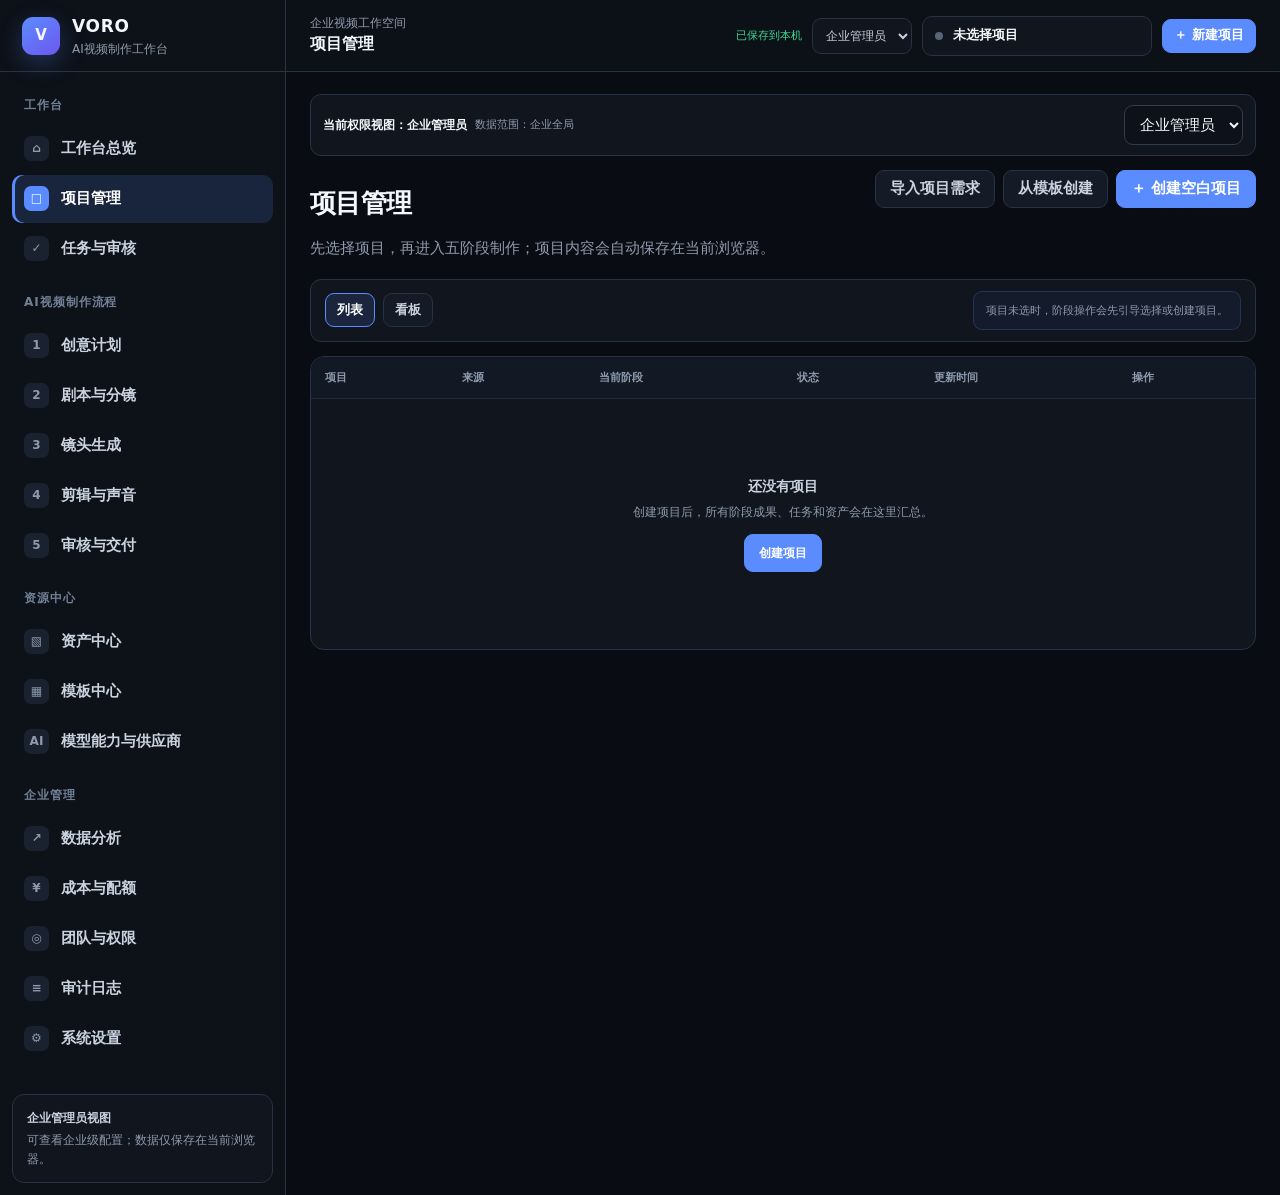
==== commit 1dcccbd8: "Publish guided naval generation demo" ====
--- a/index.html
+++ b/index.html
@@ -90,7 +90,8 @@
     .media-preview{border:1px solid var(--line);border-radius:11px;background:#070a0f;padding:12px}.media-preview video{display:block;width:100%;aspect-ratio:16/9;object-fit:contain;background:#000;border-radius:9px;margin-top:10px}.media-preview .artifact-head p{margin:4px 0 0;color:var(--text-3);font-size:11px}
     .shot-frame{position:relative;overflow:hidden}.shot-frame img{display:block;width:100%;height:100%;object-fit:cover}.shot-frame .frame-label{position:absolute;left:9px;bottom:8px;border:1px solid rgba(255,255,255,.15);border-radius:6px;background:rgba(3,7,12,.76);padding:4px 7px;color:#eaf1ff;font-size:10px;backdrop-filter:blur(6px)}
     .demo-media-tools{display:grid;gap:8px;margin-top:12px}.demo-media-row{display:grid;grid-template-columns:minmax(150px,.65fr) minmax(0,1.35fr);align-items:center;gap:10px;border:1px solid var(--line);border-radius:9px;background:#0d121a;padding:9px 10px}.demo-media-row b{font-size:11px}.demo-media-row small{display:block;margin-top:2px;color:var(--text-3);font-size:10px}.demo-media-row audio{width:100%;height:34px}.demo-file-links{display:flex;gap:7px;flex-wrap:wrap;margin-top:11px}.demo-card{margin-bottom:14px}.demo-coverage{display:flex;gap:7px;flex-wrap:wrap;margin-top:9px}.demo-coverage span{border:1px solid var(--line);border-radius:999px;background:#0d121a;padding:4px 8px;color:var(--text-3);font-size:10px}
-    @media(max-width:850px){.demo-banner{align-items:flex-start;display:block}.demo-banner-actions{margin-top:10px}.demo-summary-grid,.source-list{grid-template-columns:1fr}.demo-media-row{grid-template-columns:1fr}}
+    .guided-banner{display:flex;align-items:center;justify-content:space-between;gap:16px;margin-bottom:14px;padding:13px 15px;border:1px solid rgba(91,140,255,.42);border-radius:12px;background:linear-gradient(135deg,rgba(91,140,255,.13),rgba(61,220,151,.055))}.guided-banner-main{display:flex;align-items:center;gap:12px;min-width:0}.guided-step{display:grid;place-items:center;flex:0 0 42px;height:42px;border-radius:12px;background:var(--blue);color:#fff;font-weight:800}.guided-banner b{display:block;font-size:13px}.guided-banner p{margin:3px 0 0;color:var(--text-3);font-size:11px;line-height:1.55}.guided-progress{display:flex;align-items:center;gap:9px;min-width:210px}.guided-progress-track{flex:1;height:7px;border-radius:99px;background:#18202d;overflow:hidden}.guided-progress-track i{display:block;height:100%;border-radius:inherit;background:linear-gradient(90deg,var(--blue),var(--green))}.guided-progress span{font-size:11px;color:var(--text-2);white-space:nowrap}.generated-media{display:block;width:100%;aspect-ratio:16/9;object-fit:cover;background:#070a0f}.shot-frame.has-media{position:relative;overflow:hidden;padding:0}.shot-frame.has-media span{position:absolute;left:8px;bottom:8px;padding:4px 7px;border-radius:6px;background:rgba(4,8,14,.78);color:#fff;font-size:10px}.candidate-media{display:grid;grid-template-columns:96px minmax(0,1fr);gap:10px;align-items:start}.candidate-media img{width:96px;aspect-ratio:16/9;object-fit:cover;border-radius:7px;border:1px solid var(--line)}.live-sound-result{margin-top:10px;padding:10px;border:1px solid var(--line);border-radius:9px;background:#0b1018}.live-sound-result audio{display:block;width:100%;margin-top:8px}.generation-note{margin-top:8px;color:var(--text-3);font-size:10px;line-height:1.55}
+    @media(max-width:850px){.demo-banner{align-items:flex-start;display:block}.demo-banner-actions{margin-top:10px}.demo-summary-grid,.source-list{grid-template-columns:1fr}.demo-media-row{grid-template-columns:1fr}.guided-banner{display:block}.guided-progress{margin-top:12px;min-width:0}.candidate-media{grid-template-columns:72px minmax(0,1fr)}.candidate-media img{width:72px}}
   </style>
 </head>
 <body>
@@ -378,7 +379,7 @@
     }
     let state=loadState(), lastFocused=null, formSeq=0, renderFocus=false, saveTimer=null;
     function currentProject(){return state.projects.find(p=>p.id===state.currentProjectId)||null}
-    function freshProject(name='',brief='',source='blank',templateId=null){return {id:makeId('project'),name:name||'未命名项目',brief,source,templateId,status:'draft',currentStage:'plan',audience:'',useCase:'',language:'zh-CN',duration:'',ratio:'16:9',resolution:'',constraints:'',requiredTracks:{narration:true,music:true,sfx:true,subtitles:true},stageStatus:{plan:'draft',script:'not_started',shots:'not_started',edit:'not_started',delivery:'not_started'},plan:{parsed:false,job:'idle',directions:[],selected:null,baselineLocked:false,version:0},scenes:[],shots:[],timeline:{clips:[],history:[],future:[],tracks:{narration:'not_started',music:'not_started',sfx:'not_started',subtitles:'not_started'},dirty:false,savedVersion:0,previewStatus:'none'},delivery:{reviewVersion:null,qcStatus:'not_started',issues:[],approvalStatus:'none',exportStatus:'none'},visual:{subject:'',environment:'',style:'',negative:''},versions:[],createdAt:now(),updatedAt:now()}}
+    function freshProject(name='',brief='',source='blank',templateId=null){return {id:makeId('project'),name:name||'未命名项目',brief,source,templateId,status:'draft',currentStage:'plan',audience:'',useCase:'',language:'zh-CN',duration:'',ratio:'16:9',resolution:'',constraints:'',requiredTracks:{narration:true,music:true,sfx:true,subtitles:true},stageStatus:{plan:'draft',script:'not_started',shots:'not_started',edit:'not_started',delivery:'not_started'},plan:{requirementsSaved:false,parsed:false,job:'idle',directions:[],selected:null,baselineLocked:false,version:0},analysis:null,research:[],liveDemo:null,scenes:[],shots:[],timeline:{clips:[],history:[],future:[],tracks:{narration:'not_started',music:'not_started',sfx:'not_started',subtitles:'not_started'},dirty:false,savedVersion:0,previewStatus:'none'},delivery:{reviewVersion:null,qcStatus:'not_started',issues:[],approvalStatus:'none',exportStatus:'none'},visual:{subject:'',environment:'',style:'',negative:''},soundPlan:null,finalMedia:null,versions:[],createdAt:now(),updatedAt:now()}}
     function persist(label='',quiet=false){
       state.updatedAt=now();
       const safe=clone(state); safe.ui.drawer=null; safe.ui.pendingFiles=[]; safe.jobs={};
@@ -393,18 +394,18 @@
     function statusPill(status){return `<span class="status-pill ${esc(status)}">${STATUS_TEXT[status]||status}</span>`}
     function pageHead(title,desc,actions=''){return `<div class="page-head"><div><h1 class="page-title" tabindex="-1">${esc(title)}</h1><div class="page-desc">${esc(desc)}</div></div><div class="page-actions">${actions}</div></div>`}
     function scopeBar(){const p=currentProject();return `<div class="scope-bar"><b>当前权限视图：${ROLE_TEXT[state.role]}</b><span>数据范围：${state.role==='enterpriseAdmin'?'企业全局':p?'当前项目':'待选择项目'}</span><select class="select" id="inlineRoleSelect" aria-label="切换权限视图"><option value="member" ${state.role==='member'?'selected':''}>普通成员</option><option value="projectAdmin" ${state.role==='projectAdmin'?'selected':''}>项目管理员</option><option value="enterpriseAdmin" ${state.role==='enterpriseAdmin'?'selected':''}>企业管理员</option></select></div>`}
-    function projectTools(){const p=currentProject();if(!p)return'';return `<div class="project-tools"><div class="project-tools-left"><div class="context-mark">P</div><div class="context-copy"><b>${esc(p.name)}</b><small>当前项目 · ${STATUS_TEXT[p.stageStatus[p.currentStage]]||'草稿'} · 本机自动保存</small></div></div><div class="tool-links"><button class="tool-link" data-page="plan">项目需求</button><button class="tool-link" data-page="assets">项目素材</button><button class="tool-link" data-panel="visual-rules">视觉规则</button><button class="tool-link" data-page="cost">预算配额</button><button class="tool-link" data-panel="versions">版本记录</button></div></div>`}
+    function projectTools(){const p=currentProject();if(!p)return'';return `<div class="project-tools"><div class="project-tools-left"><div class="context-mark">P</div><div class="context-copy"><b>${esc(p.name)}</b><small>当前项目 · ${STATUS_TEXT[p.stageStatus[p.currentStage]]||'草稿'} · 本机自动保存</small>${p.liveDemo?.enabled?'<span class="demo-badge">现场逐步演示</span>':''}</div></div><div class="tool-links"><button class="tool-link" data-page="plan">项目需求</button><button class="tool-link" data-page="assets">项目素材</button><button class="tool-link" data-panel="visual-rules">视觉规则</button><button class="tool-link" data-page="cost">预算配额</button><button class="tool-link" data-panel="versions">版本记录</button>${p.liveDemo?.enabled?'<button class="tool-link" data-panel="reset-live-demo">重置演示进度</button>':''}</div></div>`}
     function stageStrip(){const p=currentProject();return `<div class="stage-strip" aria-label="项目进度">${STAGES.map(s=>{const st=p?.stageStatus?.[s.key]||'not_started';return `<button class="stage-chip ${state.page===s.key?'active':''} ${st==='locked'||st==='approved'?'locked':''}" data-page="${s.key}" ${state.page===s.key?'aria-current="step"':''}><em>${s.no}</em><span>${esc(s.name)}</span><small>${STATUS_TEXT[st]||'未开始'}</small></button>`}).join('')}</div>`}
-    function stageShell(title,desc,actions,content){return `${projectTools()}${pageHead(title,desc,actions)}${stageStrip()}${content}`}
+    function stageShell(title,desc,actions,content){const p=currentProject();return `${projectTools()}${pageHead(title,desc,actions)}${stageStrip()}${guidedDemoBanner(p)}${content}`}
     function emptyState(title,desc,actions=''){return `<div class="empty"><div class="empty-icon">＋</div><b>${esc(title)}</b><p>${esc(desc)}</p><div class="empty-actions">${actions}</div></div>`}
     function tableEmpty(title,desc,actions=''){return `<tr class="data-table-empty"><td colspan="8"><div class="table-empty"><b>${esc(title)}</b><p>${esc(desc)}</p>${actions}</div></td></tr>`}
     function canAccess(page){return (ROLE_PAGES[state.role]||ROLE_PAGES.member).includes(page)}
     function requireProject(nextPage){if(currentProject())return true;state.ui.pendingPage=nextPage;openDrawer('project-gate',{nextPage});return false}
     function setStage(p,key,status){p.stageStatus[key]=status;p.currentStage=key;p.updatedAt=now()}
     function markDownstreamStale(p,from){const i=STAGE_KEYS.indexOf(from);STAGE_KEYS.slice(i+1).forEach(k=>{if(p.stageStatus[k]!=='not_started')p.stageStatus[k]='stale'});if(p.finalMedia)p.finalMedia.stale=true;if(from!=='delivery'){p.delivery.reviewVersion=null;p.delivery.approvalStatus='none';p.delivery.exportStatus='none'}}
-    function runJob(key,label,complete){if(state.jobs[key]?.status==='running')return;state.jobs[key]={status:'running',label,progress:20};render(false);setTimeout(()=>{state.jobs[key].progress=70;render(false);setTimeout(()=>{try{complete()}catch(err){state.jobs[key]={status:'failed',label,error:err.message};render(false);toast('AI任务失败',err.message,'warn');return}state.jobs[key]={status:'ready',label,progress:100};persist(`${label}已完成`,true);render(false);toast(`${label}已完成`,'成果已生成，可继续编辑、采用或重做','success')},360)},320)}
-    function jobButton(key,label,action,disabled=false){const j=state.jobs[key];return `<button class="btn btn-primary btn-sm" data-action="${action}" ${disabled||j?.status==='running'?'disabled':''}>${j?.status==='running'?`生成中 ${j.progress}%`:label}</button>`}
-    function normalizeProject(p){p.requiredTracks={narration:true,music:true,sfx:true,subtitles:true,...(p.requiredTracks||{})};p.plan={parsed:false,job:'idle',directions:[],selected:null,baselineLocked:false,version:0,...(p.plan||{})};p.scenes=p.scenes||[];p.shots=p.shots||[];p.timeline={clips:[],history:[],future:[],tracks:{narration:'not_started',music:'not_started',sfx:'not_started',subtitles:'not_started'},dirty:false,savedVersion:0,previewStatus:'none',...(p.timeline||{})};p.timeline.tracks={narration:'not_started',music:'not_started',sfx:'not_started',subtitles:'not_started',...(p.timeline.tracks||{})};p.delivery={reviewVersion:null,qcStatus:'not_started',issues:[],approvalStatus:'none',exportStatus:'none',...(p.delivery||{})};p.visual={subject:'',environment:'',style:'',negative:'',...(p.visual||{})};p.finalMedia=p.finalMedia||null;p.research=p.research||[];p.analysis=p.analysis||null;p.soundPlan=p.soundPlan||null;return p}
+    function runJob(key,label,complete){if(state.jobs[key]?.status==='running')return;const p=currentProject();state.jobs[key]={status:'running',label,progress:20};if(p?.liveDemo?.enabled)p.liveDemo.activeJob={key,label,status:'running',progress:20,startedAt:now()};persist('',true);render(false);setTimeout(()=>{state.jobs[key].progress=70;if(p?.liveDemo?.activeJob?.key===key){p.liveDemo.activeJob.progress=70;persist('',true)}render(false);setTimeout(()=>{try{complete()}catch(err){state.jobs[key]={status:'failed',label,error:err.message};if(p?.liveDemo?.activeJob?.key===key)p.liveDemo.activeJob={...p.liveDemo.activeJob,status:'failed',error:err.message};persist('',true);render(false);toast('AI任务失败',err.message,'warn');return}state.jobs[key]={status:'ready',label,progress:100};if(p?.liveDemo?.activeJob?.key===key)p.liveDemo.activeJob={...p.liveDemo.activeJob,status:'ready',progress:100,finishedAt:now()};persist(`${label}已完成`,true);render(false);toast(`${label}已完成`,'成果已生成，可继续编辑、采用或重做','success')},360)},320)}
+    function jobButton(key,label,action,disabled=false){const j=state.jobs[key],saved=currentProject()?.liveDemo?.activeJob,interrupted=saved?.key===key&&saved.status==='interrupted';return `<button class="btn btn-primary btn-sm" data-action="${action}" ${disabled||j?.status==='running'?'disabled':''}>${j?.status==='running'?`生成中 ${j.progress}%`:interrupted?`继续${label}`:label}</button>`}
+    function normalizeProject(p){p.requiredTracks={narration:true,music:true,sfx:true,subtitles:true,...(p.requiredTracks||{})};p.plan={requirementsSaved:!!p.brief,parsed:false,job:'idle',directions:[],selected:null,baselineLocked:false,version:0,...(p.plan||{})};p.scenes=p.scenes||[];p.shots=p.shots||[];p.timeline={clips:[],history:[],future:[],tracks:{narration:'not_started',music:'not_started',sfx:'not_started',subtitles:'not_started'},dirty:false,savedVersion:0,previewStatus:'none',...(p.timeline||{})};p.timeline.tracks={narration:'not_started',music:'not_started',sfx:'not_started',subtitles:'not_started',...(p.timeline.tracks||{})};p.delivery={reviewVersion:null,qcStatus:'not_started',issues:[],approvalStatus:'none',exportStatus:'none',...(p.delivery||{})};p.visual={subject:'',environment:'',style:'',negative:'',...(p.visual||{})};p.finalMedia=p.finalMedia||null;p.research=p.research||[];p.analysis=p.analysis||null;p.soundPlan=p.soundPlan||null;p.liveDemo=p.liveDemo||null;if(p.liveDemo?.activeJob?.status==='running')p.liveDemo.activeJob={...p.liveDemo.activeJob,status:'interrupted',interruptedAt:now()};return p}
     state.projects.forEach(normalizeProject);
 
     function buildCustomerDemoBundle(){
@@ -469,10 +470,60 @@
       return {project,assets,connections,routes,reviewTask};
     }
 
+    function isNavalScenario(p){const text=p?.brief||'';return /水面舰船|主力列装型号/.test(text)&&/舰船三维模型|三维模型/.test(text)&&/舰载机/.test(text)&&/海浪|海洋环境/.test(text)}
+    function ensureNavalLiveDemo(p){
+      if(!p||!isNavalScenario(p))return false;
+      if(!p.liveDemo||p.liveDemo.scenario!=='naval'){p.liveDemo={enabled:true,scenario:'naval',sessionId:makeId('live_demo'),version:1,currentStep:'brief',completedSteps:[],resetCount:0,startedAt:now()}}
+      return true
+    }
+    function ensureNavalRoutes(p){
+      if(!p||state.modelConnections.some(x=>x.demoOwnerId===p.id&&x.liveDemo))return;
+      const bundle=buildCustomerDemoBundle(),idMap=new Map();
+      bundle.connections.forEach(m=>{const id=makeId('model');idMap.set(m.id,id);state.modelConnections.push({...clone(m),id,name:m.name.replace('演示路由','现场演示路由'),demoKey:null,demoOwnerId:p.id,liveDemo:true,createdAt:now(),updatedAt:now()})});
+      bundle.routes.forEach(r=>state.routes.push({...clone(r),id:makeId('route'),projectId:p.id,primaryConnectionId:idMap.get(r.primaryConnectionId)||'',demoKey:null,demoOwnerId:p.id,liveDemo:true,createdAt:now()}));
+    }
+    function navalGuideState(p){
+      const shots=p.shots||[],keyframes=shots.length&&shots.every(s=>(s.candidates||[]).some(c=>c.mediaType==='image')),videos=shots.length&&shots.every(s=>(s.candidates||[]).some(c=>c.mediaType==='video')),tracks=Object.entries(p.requiredTracks||{}).every(([k,v])=>!v||p.timeline.tracks[k]==='ready');
+      const checks=[p.plan.requirementsSaved,!!p.analysis,p.plan.directions.length===3,p.plan.baselineLocked,p.scenes.length===6&&shots.length===15,p.stageStatus.script==='locked',keyframes,videos,p.stageStatus.shots==='locked',p.timeline.clips.length===15&&tracks,!!p.finalMedia,p.delivery.exportStatus==='ready'];
+      const done=checks.filter(Boolean).length,next=[
+        '保存刚刚粘贴的原始需求','点击“AI解析需求”','生成三套创意方案','采用方案并锁定计划基线','让AI生成六场景、15镜头','确认并锁定分镜版本','批量生成15张关键帧','基于关键帧批量生成视频候选','采用AI推荐并锁定全部镜头','建立时间线并生成旁白、音乐、音效和字幕','保存时间线并渲染审核版','运行AI质检、审批并导出交付包'
+      ][Math.min(done,11)];
+      return {done,total:12,percent:Math.round(done/12*100),next}
+    }
+    function guidedDemoBanner(p){if(!p?.liveDemo?.enabled)return'';const g=navalGuideState(p);return `<div class="guided-banner"><div class="guided-banner-main"><div class="guided-step">${Math.min(g.done+1,g.total)}</div><div><b>现场逐步生成演示 · 当前成果不会预先出现</b><p>下一步：${esc(g.next)}。每次AI操作都会生成新成果并保留编辑、版本和局部重做能力。</p></div></div><div class="guided-progress"><div class="guided-progress-track"><i style="width:${g.percent}%"></i></div><span>${g.done}/${g.total}</span></div></div>`}
+    function createProjectAnalysis(p){
+      if(ensureNavalLiveDemo(p)){
+        const template=buildCustomerDemoBundle().project;p.analysis=clone(template.analysis);p.research=clone(template.research);p.duration=p.duration||'90';p.ratio=p.ratio||'16:9';p.audience=p.audience||'行业交流、企业展厅与专业汇报客户';p.useCase=p.useCase||'客户现场演示、方案验证与功能讲解';p.constraints=p.constraints||template.constraints;p.resolution=p.resolution||'1280×720';ensureNavalRoutes(p);p.liveDemo.currentStep='analysis';p.liveDemo.completedSteps=['brief','analysis'];return
+      }
+      const brief=p.brief.trim();p.analysis={goal:`把“${brief.slice(0,72)}${brief.length>72?'…':''}”转化为可执行的视频生产计划。`,required:['明确主题、受众和核心信息','形成可拆分的场景与镜头结构','保留可编辑、可审核的生成成果'],boundaries:['不补写未经确认的事实','素材来源与授权需单独确认','最终结果以人工采用版本为准'],risks:['需求信息不足导致方案偏差','主体与风格在多镜头间不一致','音画节奏与目标时长不匹配']};p.research=[]
+    }
+    function createNavalPlanDirections(){const template=buildCustomerDemoBundle().project;return template.plan.directions.map((d,i)=>({...clone(d),id:makeId('direction'),version:i+1,humanEdited:false,createdAt:now()}))}
+    function generateNavalStoryboard(p){
+      const template=buildCustomerDemoBundle().project,sceneMap=new Map();
+      p.scenes=template.scenes.map(s=>{const id=makeId('scene');sceneMap.set(s.id,id);return {id,name:s.name,description:s.description,locked:false,createdAt:now(),source:'ai'}});
+      p.shots=template.shots.map((s,i)=>{const frame=s.candidates.find(c=>c.mediaType==='image'),video=s.candidates.find(c=>c.mediaType==='video');return {id:makeId('shot'),sceneId:sceneMap.get(s.sceneId),name:s.name,visual:s.visual,narration:s.narration,screenText:s.screenText,duration:s.duration,shotSize:s.shotSize,camera:s.camera,acceptance:s.acceptance,status:'draft',locked:false,version:1,candidates:[],adoptedCandidateId:null,mediaPlan:{poster:frame?.src||frame?.poster,video:video?.src,prompt:frame?.prompt||video?.prompt,frameNo:i+1},createdAt:now()}});
+      p.visual=clone(template.visual);p.soundPlan=null;p.finalMedia=null;p.delivery={reviewVersion:null,qcStatus:'not_started',issues:[],approvalStatus:'none',exportStatus:'none'};p.timeline={clips:[],history:[],future:[],tracks:{narration:'not_started',music:'not_started',sfx:'not_started',subtitles:'not_started'},dirty:false,savedVersion:0,previewStatus:'none'};p.liveDemo.currentStep='script';p.liveDemo.completedSteps=[...new Set([...(p.liveDemo.completedSteps||[]),'plan','script'])];state.ui.selectedSceneId=p.scenes[0]?.id||null;state.ui.selectedShotId=p.shots[0]?.id||null;state.ui.scriptView='storyboard';setStage(p,'script','draft')
+    }
+    function recordGeneratedAsset(p,s,c){if(!c?.src||state.assets.some(a=>a.sourceCandidateId===c.id))return;state.assets.unshift({id:makeId('asset'),name:`${c.mediaType==='video'?'视频候选':'关键帧'} · ${s.name}`,mediaType:c.mediaType,status:'ready',scope:{level:'project',projectId:p.id,stageKey:'shots',targetId:s.id},source:c.modelRoute,license:'internal',rightsNote:c.mediaType==='video'?'现场演示生成记录；商业发布前确认无水印输出和平台授权。':'现场演示生成记录；商业发布前复核参考与生成素材授权。',tags:['现场逐步演示',c.mediaType==='video'?'视频候选':'关键帧'],url:c.src,fileMeta:{mime:c.mediaType==='video'?'video/mp4':'image/png',size:c.mediaType==='video'?720000:2000000},sourceCandidateId:c.id,demoOwnerId:p.id,liveDemo:true,createdAt:now(),updatedAt:now()})}
+    function addNavalCandidate(p,s,kind){
+      const video=kind==='video',same=(s.candidates||[]).filter(c=>c.mediaType===(video?'video':'image')).length,c={id:makeId('candidate'),type:video?'视频候选':'关键帧',status:'ready',prompt:s.mediaPlan?.prompt||`${s.visual}；写实纪录片质感，保持主体、海况和镜头连续性。`,version:same+1,modelRoute:video?'可灵 2.1 Pro · 图生视频（现场演示记录）':'高保真关键帧模型 · 一致性优先（现场演示路由）',mediaType:video?'video':'image',poster:s.mediaPlan?.poster||demoFrame(Math.min((p.shots.indexOf(s)||0)+1,12)),src:video?s.mediaPlan?.video:s.mediaPlan?.poster,inPoint:video?p.shots.indexOf(s)*6:undefined,outPoint:video?(p.shots.indexOf(s)+1)*6:undefined,createdAt:now()};s.candidates=s.candidates||[];s.candidates.push(c);s.status='ready';recordGeneratedAsset(p,s,c);return c
+    }
+    function ensureNavalSoundPlan(p){if(!p.soundPlan&&ensureNavalLiveDemo(p))p.soundPlan=clone(buildCustomerDemoBundle().project.soundPlan);return p.soundPlan}
+    function soundResultHtml(p,key){if(p.timeline.tracks[key]!=='ready')return'';const sp=ensureNavalSoundPlan(p);if(!sp)return'';if(key==='narration')return `<div class="live-sound-result"><b>${esc(sp.narration.name)}</b><small>${esc(sp.narration.note)}</small><audio controls preload="none" src="${esc(resolveMediaPath(sp.narration.src))}"></audio></div>`;if(key==='music')return `<div class="live-sound-result"><b>${esc(sp.music.name)}</b><small>${esc(sp.music.note)}</small><audio controls preload="none" src="${esc(resolveMediaPath(sp.music.src))}"></audio></div>`;if(key==='sfx')return `<div class="live-sound-result"><b>动作音效组合成果</b><small>海浪天气、舰船机械、主炮水柱与舰载机动作已按时间线规划。</small><audio controls preload="none" src="${esc(resolveMediaPath(sp.sfx[2].src))}"></audio></div>`;return `<div class="live-sound-result"><b>${esc(sp.subtitle.name)}</b><small>${esc(sp.subtitle.note)}</small><div class="demo-file-links"><a class="btn btn-xs" href="${esc(resolveMediaPath(sp.subtitle.src))}" target="_blank" rel="noopener">打开SRT字幕</a></div></div>`}
+    function prepareNavalFinalMedia(p){
+      const template=buildCustomerDemoBundle().project,sequence=(p.delivery.reviewVersion?.sequence||0)+1;ensureNavalSoundPlan(p);p.finalMedia={...clone(template.finalMedia),version:`V${sequence}`,createdAt:now(),stale:false};p.delivery.reviewVersion={id:makeId('review'),label:`客户审核版 V${sequence}`,sequence,timelineVersion:p.timeline.savedVersion,videoSrc:DEMO_FINAL_VIDEO,createdAt:now()};p.delivery.qcStatus='not_started';p.delivery.issues=[];p.delivery.approvalStatus='none';p.timeline.previewStatus='ready';p.liveDemo.currentStep='review';p.liveDemo.completedSteps=[...new Set([...(p.liveDemo.completedSteps||[]),'edit','review'])];
+      const finals=[{name:'90秒音画字幕审核版',mediaType:'video',url:DEMO_FINAL_VIDEO,mime:'video/mp4',size:16344710,stageKey:'delivery'},{name:'最终90秒中文旁白',mediaType:'audio',url:p.soundPlan.narration.src,mime:'audio/wav',size:8640078,stageKey:'edit'},{name:'最终简体中文字幕',mediaType:'document',url:DEMO_SUBTITLE,mime:'application/x-subrip',size:1770,stageKey:'delivery'}];finals.forEach(a=>{if(!state.assets.some(x=>x.demoOwnerId===p.id&&x.url===a.url))state.assets.unshift({id:makeId('asset'),name:a.name,mediaType:a.mediaType,status:'ready',scope:{level:'project',projectId:p.id,stageKey:a.stageKey,targetId:null},source:'现场逐步生成演示成果',license:'internal',rightsNote:'客户功能演示使用；商业发布前复核平台授权。',tags:['现场逐步演示','最终成果'],url:a.url,fileMeta:{mime:a.mime,size:a.size},demoOwnerId:p.id,liveDemo:true,createdAt:now(),updatedAt:now()})})
+    }
+    function runNavalDemoQc(p){const at=now();p.delivery.issues=[{id:makeId('issue'),title:'多模型镜头色温与对比度统一',description:'AI已统一15段生成视频的色温、画幅、帧率与对比度。',target:'时间线',severity:'warning',status:'fixed',createdAt:at},{id:makeId('issue'),title:'字幕断句与底部安全区校正',description:'AI已按最终旁白复核17条字幕并校正安全区。',target:'subtitles',severity:'warning',status:'fixed',createdAt:at},{id:makeId('issue'),title:'动作音效与画面冲击点对齐',description:'主炮、海面水柱与舰载机段的动作音效已完成自动对齐。',target:'sfx',severity:'warning',status:'fixed',createdAt:at}];p.delivery.qcStatus='ready';p.delivery.qcSummary={passed:32,warningsFixed:3,blocking:0};setStage(p,'delivery','ready');p.liveDemo.currentStep='qc'}
+    function resetLiveDemo(p){
+      if(!p?.liveDemo?.enabled)return;const resetCount=(p.liveDemo.resetCount||0)+1;state.assets=state.assets.filter(x=>x.demoOwnerId!==p.id);state.tasks=state.tasks.filter(x=>x.demoOwnerId!==p.id&&x.projectId!==p.id);state.routes=state.routes.filter(x=>x.demoOwnerId!==p.id);state.modelConnections=state.modelConnections.filter(x=>x.demoOwnerId!==p.id);p.status='draft';p.currentStage='plan';p.stageStatus={plan:'draft',script:'not_started',shots:'not_started',edit:'not_started',delivery:'not_started'};p.plan={requirementsSaved:true,parsed:false,job:'idle',directions:[],selected:null,baselineLocked:false,version:0};p.analysis=null;p.research=[];p.scenes=[];p.shots=[];p.timeline={clips:[],history:[],future:[],tracks:{narration:'not_started',music:'not_started',sfx:'not_started',subtitles:'not_started'},dirty:false,savedVersion:0,previewStatus:'none'};p.delivery={reviewVersion:null,qcStatus:'not_started',issues:[],approvalStatus:'none',exportStatus:'none'};p.visual={subject:'',environment:'',style:'',negative:''};p.soundPlan=null;p.finalMedia=null;p.versions=[];p.liveDemo={enabled:true,scenario:'naval',sessionId:makeId('live_demo'),version:1,currentStep:'brief',completedSteps:['brief'],resetCount,startedAt:now()};state.ui.selectedSceneId=null;state.ui.selectedShotId=null;state.ui.selectedClipId=null;persist('重新开始现场逐步演示',true);closeDrawer();go('plan');toast('演示进度已重置','保留项目名称和原始需求，其他生成成果已清空','success')
+    }
+    function retireLegacyCompletedDemo(){const ids=state.projects.filter(p=>p.isDemo&&p.demoKey===DEMO_KEY).map(p=>p.id);if(!ids.length)return;state.projects=state.projects.filter(p=>!ids.includes(p.id));state.assets=state.assets.filter(x=>!ids.includes(x.demoOwnerId));state.tasks=state.tasks.filter(x=>!ids.includes(x.demoOwnerId));state.routes=state.routes.filter(x=>!ids.includes(x.demoOwnerId));state.modelConnections=state.modelConnections.filter(x=>!ids.includes(x.demoOwnerId));if(ids.includes(state.currentProjectId))state.currentProjectId=null;persist('',true)}
+    function planAnalysisHtml(p){if(!p.analysis)return'';const a=p.analysis;return `<section class="card demo-card demo-analysis"><div class="card-head"><div><h3>AI需求解析成果</h3><p>${esc(a.goal)}</p></div>${statusPill('ready')}</div><div class="card-body"><div class="demo-summary-grid"><div class="demo-summary-block"><h4>必须覆盖</h4><ul>${(a.required||[]).map(x=>`<li>${esc(x)}</li>`).join('')}</ul></div><div class="demo-summary-block"><h4>内容边界</h4><ul>${(a.boundaries||[]).map(x=>`<li>${esc(x)}</li>`).join('')}</ul></div><div class="demo-summary-block"><h4>主要生成风险</h4><ul>${(a.risks||[]).map(x=>`<li>${esc(x)}</li>`).join('')}</ul></div></div>${p.liveDemo?.enabled?'<div class="demo-coverage"><span>建议90秒</span><span>16:9横屏</span><span>写实纪录片</span><span>六场景15镜头</span><span>全声音轨</span></div>':''}</div></section>${p.research?.length?`<section class="card demo-card demo-research"><div class="card-head"><div><h3>公开事实校验与参考资料</h3><p>仅用于核验公开舰型外观和公开活动类型，不直接把网页媒体作为最终成片素材。</p></div><span>${p.research.length} 项</span></div><div class="card-body"><div class="source-list">${p.research.map(r=>`<a class="source-item" href="${esc(r.url)}" target="_blank" rel="noopener noreferrer"><b>${esc(r.title)}</b><small>${esc(r.note)}</small></a>`).join('')}</div></div></section>`:''}`}
+
     function finalVideoPlayer(p,id,title){const m=p?.finalMedia;if(!m?.src)return'';return `<div class="media-preview"><div class="artifact-head"><div><h4>${esc(title)}</h4><p>${esc(m.title)} · ${esc(m.duration)}秒 · ${esc(m.version)}</p></div>${statusPill(m.stale?'stale':'ready')}</div><video id="${esc(id)}" controls playsinline preload="metadata" poster="${esc(resolveMediaPath(m.poster||''))}" src="${esc(resolveMediaPath(m.src))}">当前浏览器不支持视频播放。</video></div>`}
     function demoBannerHtml(){return `<div class="demo-banner"><div><b>客户演示样例 · 五阶段已完整跑通</b><p>原始需求、三套创意方案、六场景15镜头、关键帧与视频候选、声音时间线、AI质检和V7最终成片均已归档；每项仍可编辑或局部AI重做。</p></div><div class="demo-banner-actions"><button class="btn btn-sm" data-page="plan">从需求开始演示</button><button class="btn btn-sm" data-page="models">查看AI模型路由</button><button class="btn btn-sm" data-panel="restore-blank">移除演示样例</button></div></div>`}
     function decorateCustomerDemo(){
-      if(['projects','dashboard'].includes(state.page)){const actions=$('.page-actions');if(actions&&!$('[data-panel="load-customer-demo"]',actions)){const b=document.createElement('button');b.className='btn';b.dataset.panel='load-customer-demo';b.textContent=state.projects.some(x=>x.demoKey===DEMO_KEY)?'打开客户演示样例':'载入客户演示样例';actions.insertBefore(b,actions.querySelector('.btn-primary'))}}
       if(state.page==='projects'){const rows=$$('.data-table tbody tr'),cards=$$('.project-card');state.projects.forEach((pr,i)=>{if(!pr.isDemo)return;const row=rows[i];if(row){const cells=$$('td',row);if(cells[0]&&!$('.demo-badge',cells[0]))cells[0].insertAdjacentHTML('beforeend',' <span class="demo-badge">客户样例</span>');if(cells[1])cells[1].textContent='客户演示样例';if(cells[3])cells[3].innerHTML=statusPill('approved')}const card=cards[i];if(card){const heading=$('h3',card),pill=$('.status-pill',card);if(heading&&!$('.demo-badge',card))heading.insertAdjacentHTML('afterend','<span class="demo-badge">客户样例</span>');if(pill){pill.className='status-pill approved';pill.textContent='已通过'}}})}
       const p=currentProject();if(!p?.isDemo)return;
       const copy=$('.project-tools .context-copy');if(copy&&!$('.demo-badge',copy))copy.insertAdjacentHTML('beforeend','<span class="demo-badge">客户演示样例</span>');const links=$('.project-tools .tool-links');if(links&&!$('[data-panel="restore-blank"]',links))links.insertAdjacentHTML('beforeend','<button class="tool-link" data-panel="restore-blank">移除演示样例</button>');
@@ -526,9 +577,12 @@
 
     function planPage(){
       const p=currentProject();if(!p)return `${pageHead('创意计划','先选择项目，再填写需求并生成计划。')} ${emptyState('尚未选择项目','选择或创建项目后，AI成果才会归档到正确项目。','<button class="btn btn-primary" data-page="projects">选择项目</button>')}`;
-      const dirs=p.plan.directions.map((d,i)=>`<article class="artifact ${p.plan.selected===d.id?'selected':''}"><div class="artifact-head"><div><h4>${esc(d.title)}</h4><p>AI生成 · V${d.version}${d.humanEdited?' · 人工已编辑':''}</p></div>${p.plan.selected===d.id?statusPill('ready'):statusPill('draft')}</div><div class="form-group"><label class="form-label">创作主张</label><textarea class="textarea" data-direction-field="summary" data-id="${d.id}">${esc(d.summary)}</textarea></div><div class="form-grid" style="margin-top:9px"><div class="form-group"><label class="form-label">内容结构</label><textarea class="textarea" data-direction-field="structure" data-id="${d.id}">${esc(d.structure)}</textarea></div><div class="form-group"><label class="form-label">时长与节奏</label><textarea class="textarea" data-direction-field="rhythm" data-id="${d.id}">${esc(d.rhythm)}</textarea></div></div><div class="artifact-actions" style="margin-top:10px"><button class="btn btn-xs" data-action="select-direction" data-id="${d.id}">${p.plan.selected===d.id?'已采用':'采用此候选'}</button><button class="btn btn-xs" data-action="ai-refine-plan" data-id="${d.id}">AI局部优化</button><button class="btn btn-xs" data-action="duplicate-direction" data-id="${d.id}">保存为新版本</button></div></article>`).join('');
       const locked=p.plan.baselineLocked;
-      return stageShell('创意计划','将原始需求转化为可编辑、可选择和可锁定的项目计划。',`<button class="btn" data-action="save-requirements">保存需求</button>${jobButton(`plan:${p.id}`,'AI生成计划','ai-plan',!p.brief.trim())}<button class="btn btn-primary" data-page="script" ${!locked?'disabled title="需先锁定计划基线"':''}>进入剧本与分镜</button>`,`<div class="stage-alert ${locked?'success':''}"><div><b>${locked?'计划基线已锁定':'当前为需求草稿'}</b><p>${locked?'下游已可引用当前计划；解锁修改会把下游标记为需更新。':'填写并保存需求，生成候选后采用并锁定。'}</p></div>${locked?'<button class="btn btn-sm" data-action="unlock-plan">解锁并创建新版本</button>':''}</div><div class="grid-2-1"><div class="stack"><section class="card"><div class="card-head"><div><h3>项目需求</h3><p>所有字段自动保存在本机，可随时返回继续。</p></div>${statusPill(p.plan.parsed?'ready':'draft')}</div><div class="card-body"><div class="form-grid"><div class="form-group full"><label class="form-label">原始需求 <span class="required">*</span></label><textarea class="textarea" data-project-field="brief" placeholder="说明要制作什么、给谁看、希望达到什么效果">${esc(p.brief)}</textarea></div><div class="form-group"><label class="form-label">目标受众</label><input class="input" data-project-field="audience" value="${esc(p.audience)}" placeholder="例如：内部评审、公开传播"></div><div class="form-group"><label class="form-label">使用场景</label><input class="input" data-project-field="useCase" value="${esc(p.useCase)}" placeholder="说明发布渠道或播放环境"></div><div class="form-group"><label class="form-label">目标时长（秒）</label><input class="input" type="number" min="1" data-project-field="duration" value="${esc(p.duration)}" placeholder="未设定"></div><div class="form-group"><label class="form-label">主画幅</label><select class="select" data-project-field="ratio"><option value="16:9" ${p.ratio==='16:9'?'selected':''}>16:9 横屏</option><option value="9:16" ${p.ratio==='9:16'?'selected':''}>9:16 竖屏</option><option value="1:1" ${p.ratio==='1:1'?'selected':''}>1:1 方形</option></select></div><div class="form-group full"><label class="form-label">必须项、禁止项与约束</label><textarea class="textarea" data-project-field="constraints" placeholder="可填写必须出现、不能出现、事实依据、版权要求等">${esc(p.constraints)}</textarea></div></div></div></section><section class="card"><div class="card-head"><div><h3>AI计划候选</h3><p>每次生成或局部优化都会保留独立版本。</p></div>${p.plan.directions.length?`<span>${p.plan.directions.length} 个候选</span>`:''}</div><div class="card-body">${dirs||emptyState('尚未生成计划候选','保存需求后点击“AI生成计划”，系统会创建可编辑候选。')}</div></section></div><aside class="stack"><section class="card"><div class="card-head"><h3>当前计划基线</h3></div><div class="card-body">${p.plan.selected?`<div class="artifact selected"><div class="artifact-head"><h4>${esc(p.plan.directions.find(d=>d.id===p.plan.selected)?.title||'已选候选')}</h4>${statusPill(locked?'locked':'ready')}</div><p>版本 V${p.plan.version||1} · ${locked?'下游可引用':'等待锁定'}</p>${locked?'':'<button class="btn btn-primary btn-sm" data-action="lock-plan">设为计划基线并锁定</button>'}</div>`:emptyState('尚未采用候选','先从左侧选择一个候选。')}</div></section><section class="card"><div class="card-head"><h3>输出与轨道要求</h3></div><div class="card-body">${['narration:旁白','music:音乐','sfx:音效','subtitles:字幕'].map(x=>{const [k,n]=x.split(':');return `<div class="setting-row"><div><b>${n}</b><small>纳入成片检查与交付清单</small></div><button class="switch ${p.requiredTracks[k]?'on':''}" role="switch" aria-checked="${p.requiredTracks[k]}" aria-label="是否需要${n}" data-action="toggle-track" data-key="${k}"></button></div>`}).join('')}</div></section></aside></div>`)
+      const dirs=p.plan.directions.map(d=>`<article class="artifact ${p.plan.selected===d.id?'selected':''}"><div class="artifact-head"><div><h4>${esc(d.title)}</h4><p>AI生成 · V${d.version}${d.humanEdited?' · 人工已编辑':''}</p></div>${p.plan.selected===d.id?statusPill('ready'):statusPill('draft')}</div><div class="form-group"><label class="form-label">创作主张</label><textarea class="textarea" data-direction-field="summary" data-id="${d.id}" ${locked?'readonly':''}>${esc(d.summary)}</textarea></div><div class="form-grid" style="margin-top:9px"><div class="form-group"><label class="form-label">内容结构</label><textarea class="textarea" data-direction-field="structure" data-id="${d.id}" ${locked?'readonly':''}>${esc(d.structure)}</textarea></div><div class="form-group"><label class="form-label">时长与节奏</label><textarea class="textarea" data-direction-field="rhythm" data-id="${d.id}" ${locked?'readonly':''}>${esc(d.rhythm)}</textarea></div></div><div class="artifact-actions" style="margin-top:10px"><button class="btn btn-xs" data-action="select-direction" data-id="${d.id}" ${locked?'disabled':''}>${p.plan.selected===d.id?'已采用':'采用此候选'}</button><button class="btn btn-xs" data-action="ai-refine-plan" data-id="${d.id}" ${locked?'disabled':''}>AI局部优化</button><button class="btn btn-xs" data-action="duplicate-direction" data-id="${d.id}" ${locked?'disabled':''}>保存为新版本</button></div></article>`).join('');
+      const statusTitle=locked?'计划基线已锁定':!p.plan.requirementsSaved?'等待保存原始需求':!p.analysis?'需求已保存，等待AI解析':!p.plan.directions.length?'需求解析完成，等待生成方案':'创意方案已生成，等待采用并锁定';
+      const statusDesc=locked?'下游已可引用当前计划；如需修改，请先解锁创建新版本。':!p.plan.requirementsSaved?'粘贴原始需求后先保存，AI不会提前生成任何成果。':!p.analysis?'点击“AI解析需求”，把自由文本转换成结构化生产约束。':!p.plan.directions.length?'确认解析结果后，生成三套可比较、可编辑的创意方向。':'选择一个方案作为基线，再进入剧本与分镜。';
+      const actions=`<button class="btn" data-action="save-requirements" ${locked?'disabled':''}>保存需求</button>${jobButton(`analysis:${p.id}`,'AI解析需求','ai-analyze',locked||!p.brief.trim()||!p.plan.requirementsSaved)}${jobButton(`plan:${p.id}`,'生成三套创意方案','ai-plan',locked||!p.analysis)}<button class="btn btn-primary" data-page="script" ${!locked?'disabled title="需先锁定计划基线"':''}>进入剧本与分镜</button>`;
+      return stageShell('创意计划','从原始需求开始，依次完成AI解析、方案选择和计划锁定。',actions,`<div class="stage-alert ${locked?'success':''}"><div><b>${statusTitle}</b><p>${statusDesc}</p></div>${locked?'<button class="btn btn-sm" data-action="unlock-plan">解锁并创建新版本</button>':''}</div>${planAnalysisHtml(p)}<div class="grid-2-1"><div class="stack"><section class="card"><div class="card-head"><div><h3>项目需求</h3><p>这是现场演示的真实起点；保存前不会产生AI成果。</p></div>${statusPill(p.plan.requirementsSaved?'ready':'draft')}</div><div class="card-body"><div class="form-grid"><div class="form-group full"><label class="form-label">原始需求 <span class="required">*</span></label><textarea class="textarea" data-project-field="brief" placeholder="把客户需求完整粘贴到这里" ${locked?'readonly':''}>${esc(p.brief)}</textarea></div><div class="form-group"><label class="form-label">目标受众</label><input class="input" data-project-field="audience" value="${esc(p.audience)}" placeholder="AI解析后可自动建议" ${locked?'readonly':''}></div><div class="form-group"><label class="form-label">使用场景</label><input class="input" data-project-field="useCase" value="${esc(p.useCase)}" placeholder="AI解析后可自动建议" ${locked?'readonly':''}></div><div class="form-group"><label class="form-label">目标时长（秒）</label><input class="input" type="number" min="1" data-project-field="duration" value="${esc(p.duration)}" placeholder="AI解析后可建议" ${locked?'readonly':''}></div><div class="form-group"><label class="form-label">主画幅</label><select class="select" data-project-field="ratio" ${locked?'disabled':''}><option value="16:9" ${p.ratio==='16:9'?'selected':''}>16:9 横屏</option><option value="9:16" ${p.ratio==='9:16'?'selected':''}>9:16 竖屏</option><option value="1:1" ${p.ratio==='1:1'?'selected':''}>1:1 方形</option></select></div><div class="form-group full"><label class="form-label">必须项、禁止项与约束</label><textarea class="textarea" data-project-field="constraints" placeholder="AI解析后可补全，也可人工修改" ${locked?'readonly':''}>${esc(p.constraints)}</textarea></div></div></div></section><section class="card"><div class="card-head"><div><h3>三套AI创意方向</h3><p>只有点击“生成三套创意方案”后才会出现；每套都能编辑和局部AI优化。</p></div>${p.plan.directions.length?`<span>${p.plan.directions.length} 个候选</span>`:''}</div><div class="card-body">${dirs||emptyState(p.analysis?'等待生成创意方案':'等待AI解析需求',p.analysis?'点击顶部“生成三套创意方案”。':'先保存需求并完成AI解析。')}</div></section></div><aside class="stack"><section class="card"><div class="card-head"><h3>当前计划基线</h3></div><div class="card-body">${p.plan.selected?`<div class="artifact selected"><div class="artifact-head"><h4>${esc(p.plan.directions.find(d=>d.id===p.plan.selected)?.title||'已选候选')}</h4>${statusPill(locked?'locked':'ready')}</div><p>版本 V${p.plan.version||1} · ${locked?'下游可引用':'等待锁定'}</p>${locked?'':'<button class="btn btn-primary btn-sm" data-action="lock-plan">设为计划基线并锁定</button>'}</div>`:emptyState('尚未采用候选','从左侧三套方案中选择一个。')}</div></section><section class="card"><div class="card-head"><h3>输出与轨道要求</h3></div><div class="card-body">${['narration:旁白','music:音乐','sfx:音效','subtitles:字幕'].map(x=>{const [k,n]=x.split(':');return `<div class="setting-row"><div><b>${n}</b><small>纳入成片检查与交付清单</small></div><button class="switch ${p.requiredTracks[k]?'on':''}" role="switch" aria-checked="${p.requiredTracks[k]}" aria-label="是否需要${n}" data-action="toggle-track" data-key="${k}" ${locked?'disabled':''}></button></div>`}).join('')}</div></section></aside></div>`)
     }
 
     function sceneTree(p){
@@ -548,28 +602,33 @@
       if(state.ui.scriptView==='storyboard')body=p.shots.length?`<div class="shot-card-grid">${p.shots.map((s,i)=>`<article class="shot-card"><div class="shot-frame">镜头 ${i+1} · 等待生成</div><div class="shot-card-body"><div class="artifact-head"><h3>${esc(s.name)}</h3>${statusPill(s.locked?'locked':'draft')}</div><p>${esc(s.visual||'尚未填写画面描述')}</p><button class="btn btn-xs" data-action="select-shot-and-script" data-id="${s.id}">编辑镜头</button></div></article>`).join('')}</div>`:emptyState('还没有镜头','先添加场景，再在场景中追加镜头。','<button class="btn btn-primary" data-action="add-scene">添加场景</button>');
       else if(state.ui.scriptView==='coverage')body=`<div class="table-shell"><table class="data-table"><thead><tr><th>镜头</th><th>画面描述</th><th>时长</th><th>旁白/文字</th><th>验收标准</th><th>状态</th></tr></thead><tbody>${p.shots.map(s=>`<tr><td>${esc(s.name)}</td><td>${s.visual?'完整':'缺失'}</td><td>${s.duration?`${esc(s.duration)}秒`:'缺失'}</td><td>${s.narration||s.screenText?'已填写':'未填写'}</td><td>${s.acceptance?'已填写':'未填写'}</td><td>${statusPill(s.visual&&s.duration?'ready':'blocked')}</td></tr>`).join('')||tableEmpty('还没有镜头','添加镜头后，这里会检查字段完整度。')}</tbody></table></div>`;
       else body=`<div class="workspace"><div class="workspace-col"><div class="workspace-title"><span>场景与镜头树</span><button class="btn btn-xs" data-action="add-scene" ${!ready?'disabled title="需先锁定计划基线"':''}>＋ 场景</button></div><div class="workspace-body">${sceneTree(p)}</div></div><div class="workspace-col"><div class="workspace-title"><span>当前内容编辑</span><span class="save-state saved">自动保存</span></div><div class="workspace-body">${scriptEditor(p)}</div></div><div class="workspace-col"><div class="workspace-title"><span>阶段检查器</span></div><div class="workspace-body"><div class="mini-kpi"><div><b>${p.scenes.length}</b><span>场景</span></div><div><b>${p.shots.length}</b><span>镜头</span></div><div><b>${total.toFixed(1)}s</b><span>总时长</span></div></div><div class="card-note" style="margin-top:12px">确认条件：至少 1 个场景和 1 个镜头；每个镜头必须有画面描述和有效时长。</div><div class="artifact-actions" style="margin-top:12px"><button class="btn btn-sm" data-action="add-shot" ${!state.ui.selectedSceneId?'disabled title="先选择场景"':''}>＋ 镜头</button><button class="btn btn-sm" data-action="ai-generate-structure" ${!ready?'disabled title="需先锁定计划基线"':''}>AI从计划拆解</button></div></div></div></div>`;
-      return stageShell('剧本与分镜','场景和镜头会持续追加、独立保存；任何成果都可局部AI补全。',`<button class="btn" data-action="add-scene" ${!ready?'disabled':''}>＋ 空白场景</button><button class="btn" data-action="ai-generate-structure" ${!ready?'disabled':''}>AI从计划生成</button><button class="btn btn-primary" data-action="confirm-storyboard" ${locked?'disabled':''}>确认并锁定分镜</button>`,`<div class="stage-alert ${locked?'success':''}"><div><b>${locked?'剧本分镜版本已锁定':ready?'计划已就绪，可开始拆解':'等待计划基线'}</b><p>${locked?'镜头生成已可使用当前版本。':'锁定计划基线后，才能正式生成并确认分镜。'}</p></div>${locked?'<button class="btn btn-sm" data-action="unlock-script">解锁新版本</button>':''}</div><div class="filterbar"><div class="filterbar-left"><button class="btn btn-sm ${state.ui.scriptView==='script'?'active':''}" data-action="script-view" data-value="script" aria-pressed="${state.ui.scriptView==='script'}">内容编辑</button><button class="btn btn-sm ${state.ui.scriptView==='storyboard'?'active':''}" data-action="script-view" data-value="storyboard" aria-pressed="${state.ui.scriptView==='storyboard'}">分镜总览</button><button class="btn btn-sm ${state.ui.scriptView==='coverage'?'active':''}" data-action="script-view" data-value="coverage" aria-pressed="${state.ui.scriptView==='coverage'}">完整度检查</button></div><div class="filterbar-right"><span class="status-pill">V${p.versions.filter(v=>v.stage==='script').length+1}</span></div></div>${body}`)
+      return stageShell('剧本与分镜','让AI把已锁定计划拆成可逐镜头编辑、确认和版本化的生产脚本。',`<button class="btn" data-action="add-scene" ${!ready||locked?'disabled':''}>＋ 空白场景</button><button class="btn" data-action="ai-generate-structure" ${!ready||locked?'disabled':''}>AI生成完整脚本与分镜</button>${locked?'<button class="btn btn-primary" data-page="shots">进入镜头生成</button>':'<button class="btn btn-primary" data-action="confirm-storyboard">确认并锁定分镜</button>'}`,`<div class="stage-alert ${locked?'success':''}"><div><b>${locked?'六场景、15镜头分镜版本已锁定':ready?(p.shots.length?'AI分镜已生成，可逐项编辑确认':'计划已就绪，等待生成脚本与分镜'):'等待计划基线'}</b><p>${locked?'下一阶段会先生成关键帧，再基于关键帧生成视频候选。':ready?'点击AI生成后，每个场景、镜头、旁白、运镜和验收标准都会成为独立成果。':'锁定计划基线后，才能正式生成并确认分镜。'}</p></div>${locked?'<button class="btn btn-sm" data-action="unlock-script">解锁新版本</button>':''}</div><div class="filterbar"><div class="filterbar-left"><button class="btn btn-sm ${state.ui.scriptView==='script'?'active':''}" data-action="script-view" data-value="script" aria-pressed="${state.ui.scriptView==='script'}">内容编辑</button><button class="btn btn-sm ${state.ui.scriptView==='storyboard'?'active':''}" data-action="script-view" data-value="storyboard" aria-pressed="${state.ui.scriptView==='storyboard'}">分镜总览</button><button class="btn btn-sm ${state.ui.scriptView==='coverage'?'active':''}" data-action="script-view" data-value="coverage" aria-pressed="${state.ui.scriptView==='coverage'}">完整度检查</button></div><div class="filterbar-right"><span class="status-pill">${p.scenes.length} 场景 · ${p.shots.length} 镜头 · ${total.toFixed(0)}秒</span></div></div>${body}`)
     }
 
     function shotsPage(){
       const p=currentProject();if(!p)return `${pageHead('镜头生成','先选择项目。')}${emptyState('尚未选择项目','选择项目后再生成镜头。','<button class="btn btn-primary" data-page="projects">选择项目</button>')}`;
-      const ready=p.stageStatus.script==='locked', allLocked=p.shots.length>0&&p.shots.every(s=>s.locked);
-      const cards=p.shots.map((s,i)=>{const cands=s.candidates||[], adopted=cands.find(c=>c.id===s.adoptedCandidateId);return `<article class="shot-card ${state.ui.selectedShotId===s.id?'selected':''}"><button class="shot-frame" data-action="select-shot" data-id="${s.id}" style="width:100%;border-left:0;border-right:0;border-top:0">${adopted?`${esc(adopted.type)} · V${adopted.version}`:'尚无采用候选'}</button><div class="shot-card-body"><div class="artifact-head"><div><h3>S${String(i+1).padStart(2,'0')} · ${esc(s.name)}</h3><p>${esc(s.duration||'未设')}秒 · ${esc(s.visual||'缺少画面描述')}</p></div>${statusPill(s.locked?'locked':cands.length?'ready':'draft')}</div><div class="artifact-actions"><button class="btn btn-xs" data-action="generate-candidate" data-type="keyframe" data-id="${s.id}" ${!ready||!s.visual?'disabled':''}>生成关键帧</button><button class="btn btn-xs" data-action="generate-candidate" data-type="video" data-id="${s.id}" ${!ready||!s.visual?'disabled':''}>生成视频</button><button class="btn btn-xs" data-action="local-redo" data-id="${s.id}" ${!cands.length?'disabled':''}>AI局部重做</button></div>${cands.length?`<div style="display:grid;gap:7px;margin-top:10px">${cands.map(c=>`<div class="candidate ${c.id===s.adoptedCandidateId?'adopted':''}"><div class="artifact-head"><b>${esc(c.type)} · V${c.version}</b>${c.id===s.adoptedCandidateId?statusPill('ready'):statusPill(c.status)}</div><p>${esc(c.prompt)}</p><div class="artifact-actions"><button class="btn btn-xs" data-action="adopt-candidate" data-shot="${s.id}" data-id="${c.id}">${c.id===s.adoptedCandidateId?'已采用':'采用'}</button><button class="btn btn-xs" data-action="compare-candidate" data-shot="${s.id}" data-id="${c.id}">查看参数</button></div></div>`).join('')}</div>`:''}<div class="artifact-actions" style="margin-top:10px"><button class="btn btn-sm btn-primary" data-action="lock-shot" data-id="${s.id}" ${!adopted||s.locked?'disabled':''}>${s.locked?'镜头已锁定':'锁定采用版本'}</button></div></div></article>`}).join('');
-      return stageShell('镜头生成','每个规划镜头都可独立调用AI、比较候选、局部重做、采用并锁定。',`<button class="btn" data-action="batch-generate" ${!ready||!p.shots.length?'disabled':''}>批量生成未完成镜头</button><button class="btn btn-primary" data-page="edit" ${!allLocked?'disabled title="需锁定全部纳入成片的镜头"':''}>进入剪辑与声音</button>`,`<div class="stage-alert ${allLocked?'success':''}"><div><b>${!ready?'等待锁定剧本分镜':allLocked?'全部镜头已锁定':'镜头生产进行中'}</b><p>${!ready?'可查看镜头，但生成操作暂不可用。':`已锁定 ${p.shots.filter(s=>s.locked).length}/${p.shots.length} 个镜头；AI结果始终作为新候选，不直接覆盖。`}</p></div><button class="btn btn-sm" data-page="models">配置本阶段AI路由</button></div>${p.shots.length?`<div class="shot-card-grid">${cards}</div>`:emptyState('还没有可生产镜头','先在剧本与分镜阶段添加并锁定镜头表。','<button class="btn btn-primary" data-page="script">返回剧本与分镜</button>')}`)
+      const ready=p.stageStatus.script==='locked',allLocked=p.shots.length>0&&p.shots.every(s=>s.locked),keyframeCount=p.shots.filter(s=>(s.candidates||[]).some(c=>c.mediaType==='image')).length,videoCount=p.shots.filter(s=>(s.candidates||[]).some(c=>c.mediaType==='video')).length;
+      const cards=p.shots.map((s,i)=>{const cands=s.candidates||[],adopted=cands.find(c=>c.id===s.adoptedCandidateId),preview=adopted||cands.at(-1),hasKeyframe=cands.some(c=>c.mediaType==='image');const frame=preview?.poster||preview?.src;return `<article class="shot-card ${state.ui.selectedShotId===s.id?'selected':''}"><button class="shot-frame ${frame?'has-media':''}" data-action="select-shot" data-id="${s.id}" style="width:100%;border-left:0;border-right:0;border-top:0">${frame?`<img class="generated-media" src="${esc(resolveMediaPath(frame))}" alt="${esc(s.name)}生成预览"><span>${esc(preview.type)} · V${preview.version}</span>`:'等待生成关键帧'}</button><div class="shot-card-body"><div class="artifact-head"><div><h3>S${String(i+1).padStart(2,'0')} · ${esc(s.name)}</h3><p>${esc(s.duration||'未设')}秒 · ${esc(s.visual||'缺少画面描述')}</p></div>${statusPill(s.locked?'locked':cands.length?'ready':'draft')}</div><div class="artifact-actions"><button class="btn btn-xs" data-action="generate-candidate" data-type="keyframe" data-id="${s.id}" ${!ready||!s.visual||s.locked?'disabled':''}>${hasKeyframe?'再生成关键帧':'生成关键帧'}</button><button class="btn btn-xs" data-action="generate-candidate" data-type="video" data-id="${s.id}" ${!ready||!s.visual||s.locked||(p.liveDemo?.enabled&&!hasKeyframe)?'disabled':''}>生成视频</button><button class="btn btn-xs" data-action="local-redo" data-id="${s.id}" ${!cands.length||s.locked?'disabled':''}>AI局部重做</button></div>${cands.length?`<div style="display:grid;gap:7px;margin-top:10px">${cands.map(c=>`<div class="candidate ${c.id===s.adoptedCandidateId?'adopted':''}"><div class="candidate-media">${c.poster?`<img src="${esc(resolveMediaPath(c.poster))}" alt="${esc(c.type)}预览">`:''}<div><div class="artifact-head"><b>${esc(c.type)} · V${c.version}</b>${c.id===s.adoptedCandidateId?statusPill('ready'):statusPill(c.status)}</div><p>${esc(c.prompt)}</p><div class="artifact-actions"><button class="btn btn-xs" data-action="preview-candidate" data-shot="${s.id}" data-id="${c.id}">${c.mediaType==='video'?'播放视频':'查看关键帧'}</button><button class="btn btn-xs" data-action="adopt-candidate" data-shot="${s.id}" data-id="${c.id}">${c.id===s.adoptedCandidateId?'已采用':'采用'}</button><button class="btn btn-xs" data-action="compare-candidate" data-shot="${s.id}" data-id="${c.id}">参数</button></div></div></div></div>`).join('')}</div>`:''}<div class="artifact-actions" style="margin-top:10px"><button class="btn btn-sm btn-primary" data-action="lock-shot" data-id="${s.id}" ${!adopted||adopted.mediaType==='image'||s.locked?'disabled':''}>${s.locked?'镜头已锁定':adopted?.mediaType==='image'?'请先采用视频候选':'锁定采用版本'}</button></div></div></article>`}).join('');
+      const actions=p.liveDemo?.enabled?`${jobButton(`batch-keyframes:${p.id}`,'① 批量生成关键帧','batch-generate-keyframes',!ready||!p.shots.length||allLocked)}${jobButton(`batch-videos:${p.id}`,'② 批量生成视频候选','batch-generate-videos',keyframeCount!==p.shots.length||allLocked)}<button class="btn" data-action="adopt-lock-all" ${videoCount!==p.shots.length||allLocked?'disabled':''}>③ 采用推荐并锁定全部</button><button class="btn btn-primary" data-page="edit" ${!allLocked?'disabled title="需锁定全部镜头"':''}>进入剪辑与声音</button>`:`<button class="btn" data-action="batch-generate" ${!ready||!p.shots.length?'disabled':''}>批量生成未完成镜头</button><button class="btn btn-primary" data-page="edit" ${!allLocked?'disabled title="需锁定全部纳入成片的镜头"':''}>进入剪辑与声音</button>`;
+      return stageShell('镜头生成','先用关键帧低成本确认主体、海况和构图，再生成视频候选；每个镜头仍可单独调整。',actions,`<div class="stage-alert ${allLocked?'success':''}"><div><b>${!ready?'等待锁定剧本分镜':allLocked?'15个镜头已全部采用并锁定':videoCount===p.shots.length?'视频候选已生成，等待采用和锁定':keyframeCount===p.shots.length?'15张关键帧已生成，可进入视频生成':'镜头生产等待开始'}</b><p>${!ready?'生成操作暂不可用。':`关键帧 ${keyframeCount}/${p.shots.length} · 视频候选 ${videoCount}/${p.shots.length} · 已锁定 ${p.shots.filter(s=>s.locked).length}/${p.shots.length}。AI结果始终作为新候选，不直接覆盖。`}</p></div><button class="btn btn-sm" data-page="models">查看本阶段AI路由</button></div>${p.finalMedia?`<section class="card demo-card"><div class="card-head"><div><h3>后续合成成果</h3><p>该成片来自已保存时间线，并非镜头生成阶段预置。</p></div></div><div class="card-body">${finalVideoPlayer(p,'shotsFinalVideo','90秒最终合成版本')}</div></section>`:''}${p.shots.length?`<div class="shot-card-grid">${cards}</div>`:emptyState('还没有可生产镜头','先在剧本与分镜阶段生成并锁定镜头表。','<button class="btn btn-primary" data-page="script">返回剧本与分镜</button>')}`)
     }
 
     function timelineTracks(p){const clips=p.timeline.clips;const clipHtml=clips.map(c=>`<button class="timeline-clip ${state.ui.selectedClipId===c.id?'selected':''}" data-action="select-clip" data-id="${c.id}" style="flex:${Math.max(.6,Number(c.duration)||1)} 0 70px"><span>${esc(c.label)}</span><small>${Number(c.duration).toFixed(1)}s</small></button>`).join('');return `<div class="timeline"><div class="ruler"><span>轨道</span><span>00:00</span><span>00:15</span><span>00:30</span><span>00:45</span><span>01:00</span><span>01:15</span></div><div class="track"><div class="track-name"><i></i>V1 视频</div><div class="track-lane ${clips.length?'has-clips':''}">${clipHtml||'等待建立序列'}</div></div>${[['narration','A1 旁白'],['music','A2 音乐'],['sfx','A3 音效'],['subtitles','T1 字幕']].map(([k,n])=>`<div class="track"><div class="track-name"><i></i>${n}</div><div class="track-lane">${p.timeline.tracks[k]==='ready'?'AI成果已就绪':p.timeline.tracks[k]==='running'?'生成中…':'尚未生成'}</div></div>`).join('')}<div class="timeline-foot"><span>总时长 ${clips.reduce((n,c)=>n+Number(c.duration||0),0).toFixed(1)} 秒</span><span>时间线 V${p.timeline.savedVersion||1} · ${p.timeline.dirty?'未保存':'已保存'}</span></div></div>`}
     function editPage(){
       const p=currentProject();if(!p)return `${pageHead('剪辑与声音','先选择项目。')}${emptyState('尚未选择项目','选择项目后再进行时间线编辑。','<button class="btn btn-primary" data-page="projects">选择项目</button>')}`;
-      const locked=p.shots.filter(s=>s.locked), t=p.timeline, selected=t.clips.find(c=>c.id===state.ui.selectedClipId);
-      return stageShell('剪辑与声音','从已锁定镜头建立序列；分割、删除、撤销和重做都改变真实时间线状态。',`<button class="btn" data-action="auto-sequence" ${!locked.length?'disabled':''}>从锁定镜头建序列</button><button class="btn" data-action="save-timeline" ${!t.clips.length||!t.dirty?'disabled':''}>保存时间线版本</button><button class="btn btn-primary" data-action="render-review" ${!t.savedVersion?'disabled title="需先保存时间线版本"':''}>渲染审核版</button>`,`<div class="stage-alert ${t.savedVersion?'success':''}"><div><b>${t.clips.length?`时间线已有 ${t.clips.length} 个片段`:'等待建立时间线'}</b><p>${t.savedVersion?`已保存 V${t.savedVersion}，可渲染审核版。`:'从已锁定镜头建立序列后，可进行可撤销编辑。'}</p></div></div><div class="grid-2-1"><div class="stack"><section class="card"><div class="card-head"><div><h3>动态预览</h3><p>预览状态与时间线版本保持联动。</p></div>${statusPill(t.previewStatus==='ready'?'ready':'draft')}</div><div class="card-body"><div class="preview"><b>${t.previewStatus==='ready'?'审核版已生成':'当前为时间线代理预览'}</b><span>${t.clips.length?'选择片段后可拆分或局部重剪':'尚无视频片段'}</span><button class="btn btn-sm" data-action="render-review" ${!t.savedVersion?'disabled':''}>生成审核预览</button></div></div></section><section class="card"><div class="timeline-toolbar"><div class="toolbar-group"><button class="btn btn-sm" data-action="undo-timeline" ${!t.history.length?'disabled':''}>↶ 撤销</button><button class="btn btn-sm" data-action="redo-timeline" ${!t.future.length?'disabled':''}>↷ 重做</button><button class="btn btn-sm" data-action="split-clip" ${!selected?'disabled':''}>✂ 分割</button><button class="btn btn-sm btn-danger" data-action="delete-clip" ${!selected?'disabled':''}>删除片段</button></div><span class="save-state ${t.dirty?'':'saved'}">${t.dirty?'有未保存更改':'当前版本已保存'}</span></div><div class="card-body">${timelineTracks(p)}</div></section></div><aside class="stack"><section class="card"><div class="card-head"><h3>片段检查器</h3></div><div class="card-body">${selected?`<div class="form-group"><label class="form-label">片段名称</label><input class="input" data-clip-field="label" data-id="${selected.id}" value="${esc(selected.label)}"></div><div class="form-group"><label class="form-label">时长（秒）</label><input class="input" type="number" min="0.2" step="0.1" data-clip-field="duration" data-id="${selected.id}" value="${esc(selected.duration)}"></div><div class="artifact-actions"><button class="btn btn-sm" data-action="split-clip">从中点分割</button><button class="btn btn-sm" data-action="ai-recut">AI局部重剪</button></div>`:emptyState('尚未选择片段','点击时间线中的视频片段后，可编辑、分割或局部AI重剪。')}</div></section><section class="card"><div class="card-head"><h3>声音与字幕成果</h3></div><div class="card-body">${[['narration','旁白语音'],['music','音乐'],['sfx','动作音效'],['subtitles','字幕']].map(([k,n])=>`<div class="audio-tool"><div class="audio-tool-head"><b>${n}</b>${statusPill(t.tracks[k])}</div><p>${t.tracks[k]==='ready'?'成果已生成并写入当前时间线。':'根据项目需求与当前时间线生成。'}</p><button class="btn btn-xs" data-action="generate-track" data-key="${k}" ${!t.clips.length||t.tracks[k]==='running'?'disabled':''}>${t.tracks[k]==='ready'?'重新生成':'AI生成'}</button></div>`).join('')}</div></section></aside></div>`)
+      const locked=p.shots.filter(s=>s.locked),t=p.timeline,selected=t.clips.find(c=>c.id===state.ui.selectedClipId),tracksReady=Object.entries(p.requiredTracks).every(([k,v])=>!v||t.tracks[k]==='ready'),allShotsLocked=p.shots.length>0&&locked.length===p.shots.length,total=t.clips.reduce((n,c)=>n+Number(c.duration||0),0),durationOk=!p.duration||Math.abs(total-Number(p.duration))<=.2,renderReady=!!t.savedVersion&&!t.dirty&&tracksReady&&allShotsLocked&&durationOk;
+      const actions=`<button class="btn" data-action="auto-sequence" ${!allShotsLocked||t.clips.length?'disabled':''}>① 从锁定镜头建序列</button>${p.liveDemo?.enabled?`<button class="btn" data-action="batch-generate-tracks" ${!t.clips.length||tracksReady?'disabled':''}>② AI生成全部声音与字幕</button>`:''}<button class="btn" data-action="save-timeline" ${!t.clips.length||!t.dirty?'disabled':''}>③ 保存时间线版本</button>${jobButton(`review:${p.id}`,'④ 渲染90秒审核版','render-review',!renderReady)}`;
+      const statusTitle=p.finalMedia?'90秒审核版已经生成':!t.clips.length?'等待建立时间线':!tracksReady?'时间线已建立，等待生成声音与字幕':t.dirty?'声音与画面已就绪，等待保存版本':'时间线版本已保存，可渲染审核版';
+      return stageShell('剪辑与声音','把已锁定视频进入可撤销时间线，再分别生成旁白、音乐、音效和字幕。',actions,`<div class="stage-alert ${p.finalMedia?'success':''}"><div><b>${statusTitle}</b><p>${p.finalMedia?'最终成片首次在“渲染审核版”完成后出现，并同步到审核与交付阶段。':`视频片段 ${t.clips.length}/15 · 声音字幕 ${Object.values(t.tracks).filter(x=>x==='ready').length}/4 · 总时长 ${total.toFixed(1)}秒。`}</p></div></div><div class="grid-2-1"><div class="stack"><section class="card"><div class="card-head"><div><h3>动态预览</h3><p>最终成片不会预置；只有保存时间线并完成渲染后才显示。</p></div>${statusPill(p.finalMedia?'ready':'draft')}</div><div class="card-body">${p.finalMedia?finalVideoPlayer(p,'editFinalVideo','当前时间线合成版本'):`<div class="preview"><b>${t.clips.length?'当前为可编辑时间线代理':'尚无可预览内容'}</b><span>${t.clips.length?'生成所有声音轨、保存版本后点击“渲染90秒审核版”。':'先从15个已锁定镜头建立序列。'}</span></div>`}</div></section><section class="card"><div class="timeline-toolbar"><div class="toolbar-group"><button class="btn btn-sm" data-action="undo-timeline" ${!t.history.length?'disabled':''}>↶ 撤销</button><button class="btn btn-sm" data-action="redo-timeline" ${!t.future.length?'disabled':''}>↷ 重做</button><button class="btn btn-sm" data-action="split-clip" ${!selected?'disabled':''}>✂ 分割</button><button class="btn btn-sm btn-danger" data-action="delete-clip" ${!selected?'disabled':''}>删除片段</button></div><span class="save-state ${t.dirty?'':'saved'}">${t.dirty?'有未保存更改':'当前版本已保存'}</span></div><div class="card-body">${timelineTracks(p)}</div></section></div><aside class="stack"><section class="card"><div class="card-head"><h3>片段检查器</h3></div><div class="card-body">${selected?`<div class="form-group"><label class="form-label">片段名称</label><input class="input" data-clip-field="label" data-id="${selected.id}" value="${esc(selected.label)}"></div><div class="form-group"><label class="form-label">时长（秒）</label><input class="input" type="number" min="0.2" step="0.1" data-clip-field="duration" data-id="${selected.id}" value="${esc(selected.duration)}"></div><div class="artifact-actions"><button class="btn btn-sm" data-action="split-clip">从中点分割</button><button class="btn btn-sm" data-action="ai-recut">AI局部重剪</button></div>`:emptyState('尚未选择片段','点击时间线中的视频片段后，可编辑、分割或局部AI重剪。')}</div></section><section class="card"><div class="card-head"><div><h3>声音与字幕成果</h3><p>每项点击后才产生实际可查看成果。</p></div></div><div class="card-body">${[['narration','旁白语音'],['music','音乐'],['sfx','动作音效'],['subtitles','字幕']].map(([k,n])=>`<div class="audio-tool"><div class="audio-tool-head"><b>${n}</b>${statusPill(t.tracks[k])}</div><p>${t.tracks[k]==='ready'?'成果已生成并写入当前时间线。':'根据项目需求与当前时间线生成。'}</p><button class="btn btn-xs" data-action="generate-track" data-key="${k}" ${!t.clips.length||t.tracks[k]==='running'?'disabled':''}>${t.tracks[k]==='ready'?'重新生成':'AI生成'}</button>${soundResultHtml(p,k)}</div>`).join('')}</div></section></aside></div>`)
     }
 
     function deliveryPage(){
       const p=currentProject();if(!p)return `${pageHead('审核与交付','先选择项目。')}${emptyState('尚未选择项目','选择项目后再进行审核与交付。','<button class="btn btn-primary" data-page="projects">选择项目</button>')}`;
-      const d=p.delivery, reviewTask=state.tasks.find(t=>t.kind==='review'&&t.projectId===p.id&&t.status==='pending_review'), blockers=d.issues.filter(i=>i.severity==='blocking'&&i.status==='open').length, canSubmit=d.reviewVersion&&d.qcStatus==='ready'&&!blockers, canExport=d.approvalStatus==='approved'&&!blockers;
+      const d=p.delivery,reviewTask=state.tasks.find(t=>t.kind==='review'&&t.projectId===p.id&&t.status==='pending_review'),blockers=d.issues.filter(i=>i.severity==='blocking'&&i.status==='open').length,canSubmit=d.reviewVersion&&d.qcStatus==='ready'&&!blockers&&['none','changes_requested'].includes(d.approvalStatus),canExport=d.approvalStatus==='approved'&&!blockers;
       const issues=d.issues.map(i=>`<div class="issue"><div><div class="artifact-head"><b>${esc(i.title)}</b>${statusPill(i.status==='open'?'blocked':'approved')}</div><p>${esc(i.description)}</p><small>${i.severity==='blocking'?'阻断问题':'建议项'} · ${esc(i.target||'项目')}</small></div><div class="artifact-actions">${i.status==='open'?`<button class="btn btn-xs" data-action="fix-issue" data-id="${i.id}">AI修复</button><button class="btn btn-xs" data-panel="waive-issue" data-target="${i.id}">人工豁免</button>`:'<span class="status-pill approved">已处理</span>'}</div></div>`).join('');
-      return stageShell('审核与交付','审核版本、AI质检、审批任务和交付包使用同一套项目状态。',`<button class="btn" data-action="run-qc" ${!d.reviewVersion?'disabled':''}>运行AI质检</button><button class="btn" data-action="submit-review" ${!canSubmit||reviewTask?'disabled':''}>提交审批</button><button class="btn btn-primary" data-action="export-package" ${!canExport?'disabled':''}>导出交付包</button>`,`<div class="stage-alert ${d.exportStatus==='ready'?'success':''}"><div><b>${d.exportStatus==='ready'?'交付包已生成':d.approvalStatus==='approved'?'审批已通过，可导出':d.approvalStatus==='in_review'?'正在审批':'等待审核版本'}</b><p>${!d.reviewVersion?'请先在剪辑阶段保存时间线并渲染审核版。':`审核版 ${esc(d.reviewVersion.label)} · 质检 ${d.qcStatus==='ready'?(blockers?`${blockers} 个阻断问题`:'已通过'):'未完成'}`}</p></div></div><div class="grid-2"><section class="card"><div class="card-head"><div><h3>审核版本</h3><p>来源于已保存的时间线版本。</p></div>${statusPill(d.reviewVersion?'ready':'not_started')}</div><div class="card-body">${d.reviewVersion?`<div class="artifact selected"><div class="artifact-head"><h4>${esc(d.reviewVersion.label)}</h4>${statusPill(d.approvalStatus==='approved'?'approved':'ready')}</div><p>来源时间线 V${d.reviewVersion.timelineVersion} · ${new Date(d.reviewVersion.createdAt).toLocaleString('zh-CN')}</p><button class="btn btn-sm" data-page="edit">返回时间线</button></div>`:emptyState('尚无审核版本','回到剪辑与声音，保存时间线并渲染审核版。','<button class="btn btn-primary" data-page="edit">前往剪辑</button>')}</div></section><section class="card"><div class="card-head"><div><h3>AI质检结果</h3><p>问题基于当前项目真实状态动态生成。</p></div>${statusPill(d.qcStatus==='ready'?(blockers?'blocked':'approved'):d.qcStatus)}</div><div class="card-body"><div class="mini-kpi"><div><b>${d.issues.length}</b><span>问题总数</span></div><div><b>${blockers}</b><span>阻断问题</span></div><div><b>${d.issues.filter(i=>i.status!=='open').length}</b><span>已处理</span></div></div><div class="artifact-actions" style="margin-top:12px"><button class="btn btn-sm" data-action="run-qc" ${!d.reviewVersion?'disabled':''}>${d.qcStatus==='ready'?'重新检查':'运行AI质检'}</button></div></div></section><section class="card span-2"><div class="card-head"><div><h3>质检问题与AI修复</h3><p>AI修复先形成候选，采用后更新对应成果状态。</p></div></div><div class="card-body"><div class="issue-list">${issues||emptyState('当前没有质检问题','运行AI质检后，这里会显示基于项目状态生成的问题。')}</div></div></section><section class="card"><div class="card-head"><div><h3>审批</h3><p>提交后自动生成审核任务。</p></div>${statusPill(d.approvalStatus==='approved'?'approved':d.approvalStatus==='in_review'?'in_review':'not_started')}</div><div class="card-body">${reviewTask?`<div class="artifact"><h4>${esc(reviewTask.title)}</h4><p>审核任务已进入“任务与审核”，两处状态实时一致。</p><button class="btn btn-sm" data-page="tasks">打开审核任务</button></div>`:`<button class="btn btn-primary btn-sm" data-action="submit-review" ${!canSubmit?'disabled':''}>提交审批</button>`}</div></section><section class="card"><div class="card-head"><div><h3>交付包</h3><p>审批通过后生成主视频、字幕和清单。</p></div>${statusPill(d.exportStatus==='ready'?'approved':'not_started')}</div><div class="card-body">${d.exportStatus==='ready'?`<div class="artifact selected"><h4>交付清单 V${d.reviewVersion?.timelineVersion||1}</h4><p>主视频 · 字幕文件 · 音频分轨 · 质检清单 · 资产授权清单</p><div class="artifact-actions"><button class="btn btn-sm" data-action="download-manifest">查看清单</button><button class="btn btn-sm" data-action="copy-share">复制分享说明</button></div></div>`:`<button class="btn btn-primary btn-sm" data-action="export-package" ${!canExport?'disabled':''}>导出交付包</button>`}</div></section></div>`)
+      const approvalBody=d.approvalStatus==='approved'?`<div class="artifact selected"><h4>客户审核已通过</h4><p>审批状态已与任务中心同步，可继续导出交付包。</p></div>`:reviewTask?`<div class="artifact"><h4>${esc(reviewTask.title)}</h4><p>正式系统可由客户或审核人处理；现场演示可直接模拟通过。</p><div class="artifact-actions"><button class="btn btn-sm" data-page="tasks">打开审核任务</button>${p.liveDemo?.enabled?'<button class="btn btn-sm btn-primary" data-action="approve-current-review">模拟客户通过</button>':''}</div></div>`:`<button class="btn btn-primary btn-sm" data-action="submit-review" ${!canSubmit?'disabled':''}>提交审批</button>`;
+      const packageBody=d.exportStatus==='ready'?`<div class="artifact selected"><h4>交付清单 V${d.reviewVersion?.timelineVersion||1}</h4><p>90秒主视频 · SRT字幕 · 旁白与音频分轨 · 质检清单 · 资产授权清单</p><div class="demo-file-links"><a class="btn btn-xs btn-primary" href="${esc(resolveMediaPath(p.finalMedia?.src||''))}" target="_blank" rel="noopener">打开最终视频</a><a class="btn btn-xs" href="${esc(resolveMediaPath(p.finalMedia?.subtitleSrc||DEMO_SUBTITLE))}" target="_blank" rel="noopener">打开SRT字幕</a>${p.soundPlan?.narration?.src?`<a class="btn btn-xs" href="${esc(resolveMediaPath(p.soundPlan.narration.src))}" target="_blank" rel="noopener">打开旁白音轨</a>`:''}<button class="btn btn-xs" data-action="download-manifest">查看清单</button></div></div>`:`<button class="btn btn-primary btn-sm" data-action="export-package" ${!canExport?'disabled':''}>导出交付包</button>`;
+      return stageShell('审核与交付','对刚刚渲染的同一版成片执行AI质检、审批和交付，不替换成果版本。',`<button class="btn" data-action="run-qc" ${!d.reviewVersion?'disabled':''}>① 运行AI质检</button><button class="btn" data-action="submit-review" ${!canSubmit||reviewTask?'disabled':''}>② 提交审批</button><button class="btn btn-primary" data-action="export-package" ${!canExport?'disabled':''}>③ 导出交付包</button>`,`<div class="stage-alert ${d.exportStatus==='ready'?'success':''}"><div><b>${d.exportStatus==='ready'?'完整交付包已生成':d.approvalStatus==='approved'?'审批已通过，等待导出':d.approvalStatus==='in_review'?'审核任务已提交':d.qcStatus==='ready'?'AI质检完成，等待提交审批':'等待AI质检'}</b><p>${!d.reviewVersion?'请先在剪辑阶段保存时间线并渲染审核版。':`审核版 ${esc(d.reviewVersion.label)} · 质检 ${d.qcStatus==='ready'?(blockers?`${blockers} 个阻断问题`:'已通过'):'未完成'}。`}</p></div></div><div class="grid-2"><section class="card span-2"><div class="card-head"><div><h3>90秒审核成片</h3><p>与剪辑页面刚刚渲染的版本完全一致。</p></div>${statusPill(d.reviewVersion?'ready':'not_started')}</div><div class="card-body">${p.finalMedia?finalVideoPlayer(p,'deliveryFinalVideo','客户审核与最终交付版本'):emptyState('尚无审核版本','回到剪辑与声音，保存时间线并完成渲染。','<button class="btn btn-primary" data-page="edit">前往剪辑</button>')}</div></section><section class="card"><div class="card-head"><div><h3>AI质检结果</h3><p>检查画面连续性、音画同步、字幕安全区和交付完整性。</p></div>${statusPill(d.qcStatus==='ready'?(blockers?'blocked':'approved'):d.qcStatus)}</div><div class="card-body"><div class="mini-kpi"><div><b>${d.issues.length}</b><span>检查与优化项</span></div><div><b>${blockers}</b><span>阻断问题</span></div><div><b>${d.issues.filter(i=>i.status!=='open').length}</b><span>已处理</span></div></div></div></section><section class="card"><div class="card-head"><div><h3>审批</h3><p>任务与项目状态实时联动。</p></div>${statusPill(d.approvalStatus==='approved'?'approved':d.approvalStatus==='in_review'?'in_review':'not_started')}</div><div class="card-body">${approvalBody}</div></section><section class="card span-2"><div class="card-head"><div><h3>质检问题与AI处理记录</h3><p>每项结果都定位到具体成果物并保留处理状态。</p></div></div><div class="card-body"><div class="issue-list">${issues||emptyState('等待运行AI质检','点击页面顶部“运行AI质检”。')}</div></div></section><section class="card span-2"><div class="card-head"><div><h3>交付包</h3><p>审批通过后生成视频、字幕、分轨和清单入口。</p></div>${statusPill(d.exportStatus==='ready'?'approved':'not_started')}</div><div class="card-body">${packageBody}</div></section></div>`)
     }
 
     function assetsPage(){
@@ -636,21 +695,33 @@
       applyRoleVisibility();enhanceA11y($('#page'));
       if(focus){const h=$('#page h1');h?.focus({preventScroll:true})}
     }
+    function stageGate(p,page){
+      if(!p||!STAGE_KEYS.includes(page))return {ok:true};
+      const gates={
+        script:{ok:!!p.plan.baselineLocked,back:'plan',message:'请先完成需求解析、选择创意方案并锁定计划基线'},
+        shots:{ok:p.stageStatus.script==='locked',back:'script',message:'请先生成并确认完整脚本与分镜'},
+        edit:{ok:p.stageStatus.shots==='locked',back:'shots',message:'请先生成关键帧和视频候选，并锁定全部镜头'},
+        delivery:{ok:!!p.delivery.reviewVersion&&!!p.finalMedia,back:'edit',message:'请先完成时间线、声音、字幕并渲染审核成片'}
+      };
+      return gates[page]||{ok:true};
+    }
     function go(page,{replace=false}={}){
       if(!renderers[page])page='projects';
       if(!canAccess(page)){toast('当前权限视图不可访问','请切换权限视图，或返回工作台。','warn');page='dashboard';replace=true}
       if(STAGE_KEYS.includes(page)&&!currentProject()){state.ui.pendingPage=page;openDrawer('project-gate',{nextPage:page});return}
+      const gate=stageGate(currentProject(),page);if(!gate.ok){toast('请按流程完成当前步骤',gate.message,'warn');page=gate.back;replace=true}
       closeSidebar(false);const hash=`#${page}`;
       if(location.hash===hash){state.page=page;render(true)}else if(replace)history.replaceState(null,'',hash);else location.hash=page;
       if(replace){state.page=page;render(true)}
     }
-    function handleHash(){let page=location.hash.slice(1)||'projects';if(!renderers[page]||!canAccess(page)){page=canAccess('dashboard')?'dashboard':'projects';history.replaceState(null,'',`#${page}`)}if(STAGE_KEYS.includes(page)&&!currentProject()){state.ui.pendingPage=page;state.page='projects';render(true);openDrawer('project-gate',{nextPage:page});return}state.page=page;render(true);closeSidebar(false)}
+    function handleHash(){let page=location.hash.slice(1)||'projects';if(!renderers[page]||!canAccess(page)){page=canAccess('dashboard')?'dashboard':'projects';history.replaceState(null,'',`#${page}`)}if(STAGE_KEYS.includes(page)&&!currentProject()){state.ui.pendingPage=page;state.page='projects';render(true);openDrawer('project-gate',{nextPage:page});return}const gate=stageGate(currentProject(),page);if(!gate.ok){toast('请按流程完成当前步骤',gate.message,'warn');page=gate.back;history.replaceState(null,'',`#${page}`)}state.page=page;render(true);closeSidebar(false)}
     function openSidebar(){if(innerWidth>850)return;$('#sidebar').classList.add('show');$('#sidebarMask').classList.add('show');$('#sidebarMask').setAttribute('aria-hidden','false');$('#mobileMenu').setAttribute('aria-expanded','true');document.body.classList.add('nav-open');$('#sidebar .nav-item:not([hidden])')?.focus()}
     function closeSidebar(restore=true){const was=$('#sidebar').classList.contains('show');$('#sidebar').classList.remove('show');$('#sidebarMask').classList.remove('show');$('#sidebarMask').setAttribute('aria-hidden','true');$('#mobileMenu').setAttribute('aria-expanded','false');document.body.classList.remove('nav-open');if(was&&restore)$('#mobileMenu').focus()}
     function drawerConfig(type,payload={}){
       const p=currentProject(), itemId=payload.target||payload.id;
       if(type==='load-customer-demo')return {title:'载入客户演示样例',subtitle:'新增独立样例项目，不修改现有数据',label:'载入并从需求开始',hint:'再次载入只会打开已有样例，不会覆盖您对样例的修改。',body:`<div class="drawer-section"><h3>海洋舰船装备效果演示</h3><p>系统将把用户原始需求作为输入，载入已完整生成的五阶段成果。</p><div class="demo-summary-grid"><div class="demo-summary-block"><h4>创作与分镜</h4><ul><li>需求解析</li><li>三套创意方向</li><li>六场景15镜头</li></ul></div><div class="demo-summary-block"><h4>媒体成果</h4><ul><li>关键帧与连续视频</li><li>旁白、音乐和动作音效</li><li>90秒V7字幕成片</li></ul></div><div class="demo-summary-block"><h4>交付闭环</h4><ul><li>可编辑与局部AI重做</li><li>可撤销时间线</li><li>AI质检、审批与交付包</li></ul></div></div><div class="impact">该操作只新增带“客户演示样例”标签的数据，不会删除或重置任何现有项目、资产、模型配置和系统设置。</div></div>`};
       if(type==='restore-blank')return {title:'移除客户演示样例',subtitle:'只移除本次演示数据',label:'确认移除样例',hint:'所有非演示数据会完整保留。',body:`<div class="drawer-section"><h3>恢复通用工作台</h3><p>将移除舰船客户样例项目及其专属镜头、资产、演示路由和审核任务。</p><div class="impact">不会清空浏览器数据；不会影响您创建的其他项目、模板、资产、成员、预算和系统设置。</div></div>`};
+      if(type==='reset-live-demo')return {title:'重新开始现场演示',subtitle:'保留项目名称和原始需求',label:'确认重置进度',hint:'其他项目、企业资产、模板和系统设置不会受到影响。',body:`<div class="drawer-section"><h3>将当前项目回到“需求已保存”</h3><p>会清除本项目的AI解析、三套方案、分镜、关键帧、视频候选、时间线、声音、审核版、质检和交付结果。</p><div class="impact">仅重置当前现场演示项目；不会清空浏览器数据，也不会影响其他项目。</div></div>`};
       if(type==='project-gate')return {title:'先选择项目',subtitle:'阶段成果必须归档到项目',label:'前往项目管理',hint:'也可以直接在此创建空白项目。',body:`<div class="drawer-section"><h3>当前没有选定项目</h3><p>选择已有项目，或创建新项目后进入“${esc(PAGE_NAMES[payload.nextPage]||'制作流程')}”。</p><div class="form-group"><label class="form-label">已有项目</label><select class="select" id="gateProject"><option value="">请选择</option>${state.projects.map(x=>`<option value="${x.id}">${esc(x.name)}</option>`).join('')}</select></div><div class="impact">未选择项目时，生成、保存、审核和交付操作不会执行。</div></div>`};
       if(type==='new-project')return {title:'创建空白项目',subtitle:'创建后进入创意计划',label:'创建并进入',body:`<div class="drawer-section"><h3>项目基础信息</h3><p>只需填写名称即可创建，其余内容可在计划阶段继续完善。</p><div class="form-grid"><div class="form-group full"><label class="form-label">项目名称 <span class="required">*</span></label><input class="input" id="drawerProjectName" placeholder="输入项目名称"></div><div class="form-group full"><label class="form-label">原始需求</label><textarea class="textarea" id="drawerProjectBrief" placeholder="可选：粘贴初始制作需求"></textarea></div><div class="form-group"><label class="form-label">目标时长（秒）</label><input class="input" id="drawerProjectDuration" type="number" min="1" placeholder="未设定"></div><div class="form-group"><label class="form-label">主画幅</label><select class="select" id="drawerProjectRatio"><option value="16:9">16:9 横屏</option><option value="9:16">9:16 竖屏</option><option value="1:1">1:1 方形</option></select></div></div></div>`};
       if(type==='import-project')return {title:'导入项目需求',subtitle:'从需求文本或文件创建项目',label:'导入并创建项目',body:`<div class="drawer-section"><h3>需求内容</h3><p>原型读取文件名和大小，不会上传或保存文件内容。</p><div class="form-group"><label class="form-label">项目名称 <span class="required">*</span></label><input class="input" id="drawerProjectName"></div><div class="form-group" style="margin-top:10px"><label class="form-label">粘贴需求</label><textarea class="textarea" id="drawerProjectBrief"></textarea></div><div class="upload" style="margin-top:12px"><input type="file" id="drawerImportFile" accept=".txt,.doc,.docx,.pdf"><strong>选择需求文件</strong><span>仅记录本地文件元数据</span><div class="upload-count" id="importFileCount">尚未选择</div></div></div>`};
@@ -676,10 +747,10 @@
     }
     function openDrawer(type,payload={}){lastFocused=document.activeElement;state.ui.drawer={type,payload};const c=drawerConfig(type,payload);$('#drawerTitle').textContent=c.title;$('#drawerSubtitle').textContent=c.subtitle||'';$('#drawerBody').innerHTML=c.body;$('#drawerHint').textContent=c.hint||'所有设置均可再次修改';$('#drawerPrimary').textContent=c.label||'保存';$('#drawerPrimary').dataset.action=c.label==='关闭'?'close-drawer':'submit-drawer';$('#drawer').hidden=false;$('#drawerMask').hidden=false;$('#drawer').classList.add('show');$('#drawerMask').classList.add('show');$('#drawer').setAttribute('aria-hidden','false');$('#appRoot').inert=true;document.body.classList.add('drawer-open');enhanceA11y($('#drawerBody'));setTimeout(()=>($('#drawerBody input:not([type=file]),#drawerBody textarea,#drawerBody select')||$('#drawer')).focus(),30)}
     function closeDrawer(){if(!$('#drawer').classList.contains('show'))return;$('#drawer').classList.remove('show');$('#drawerMask').classList.remove('show');$('#drawer').setAttribute('aria-hidden','true');$('#drawer').hidden=true;$('#drawerMask').hidden=true;$('#appRoot').inert=false;document.body.classList.remove('drawer-open');state.ui.drawer=null;if(lastFocused&&document.contains(lastFocused))lastFocused.focus();lastFocused=null}
-    function createProject(source='blank',templateId=null){const name=$('#drawerProjectName')?.value.trim(),brief=$('#drawerProjectBrief')?.value.trim()||'';if(!name){toast('请填写项目名称','项目名称不能为空','warn');$('#drawerProjectName')?.focus();return null}const p=freshProject(name,brief,source,templateId);p.duration=$('#drawerProjectDuration')?.value||'';p.ratio=$('#drawerProjectRatio')?.value||'16:9';if(templateId){const t=state.templates.find(x=>x.id===templateId);if(t?.snapshot?.brief&&!p.brief)p.brief=t.snapshot.brief;if(t?.snapshot?.visual)p.visual={...p.visual,...t.snapshot.visual}}state.projects.unshift(p);state.currentProjectId=p.id;state.ui.selectedSceneId=null;state.ui.selectedShotId=null;persist('创建项目',true);closeDrawer();const next=state.ui.pendingPage||'plan';state.ui.pendingPage=null;go(next);toast('项目已创建','已进入项目制作流程','success');return p}
+    function createProject(source='blank',templateId=null){const name=$('#drawerProjectName')?.value.trim(),brief=$('#drawerProjectBrief')?.value.trim()||'';if(!name){toast('请填写项目名称','项目名称不能为空','warn');$('#drawerProjectName')?.focus();return null}const p=freshProject(name,brief,source,templateId);p.duration=$('#drawerProjectDuration')?.value||'';p.ratio=$('#drawerProjectRatio')?.value||'16:9';if(templateId){const t=state.templates.find(x=>x.id===templateId);if(t?.snapshot?.brief&&!p.brief)p.brief=t.snapshot.brief;if(t?.snapshot?.visual)p.visual={...p.visual,...t.snapshot.visual}}state.projects.unshift(p);state.currentProjectId=p.id;state.ui.selectedSceneId=null;state.ui.selectedShotId=null;state.ui.pendingPage=null;persist('创建项目',true);closeDrawer();go('plan');toast('项目已创建','已进入创意计划，请粘贴原始需求后逐步生成','success');return p}
     function submitDrawer(){const d=state.ui.drawer;if(!d)return;const {type,payload}=d,p=currentProject();
-      if(type==='load-customer-demo'){loadCustomerDemo(true);return}if(type==='restore-blank'){removeCustomerDemo();return}
-      if(type==='project-gate'){const id=$('#gateProject')?.value;if(id){state.currentProjectId=id;persist('选择项目',true);closeDrawer();const next=state.ui.pendingPage||payload.nextPage||currentProject().currentStage;state.ui.pendingPage=null;go(next)}else{closeDrawer();go('projects')}return}
+      if(type==='load-customer-demo'){loadCustomerDemo(true);return}if(type==='restore-blank'){removeCustomerDemo();return}if(type==='reset-live-demo'){resetLiveDemo(p);return}
+      if(type==='project-gate'){const id=$('#gateProject')?.value;if(id){state.currentProjectId=id;persist('选择项目',true);closeDrawer();const next=state.ui.pendingPage||payload.nextPage||currentProject().currentStage;state.ui.pendingPage=null;go(next)}else{state.ui.pendingPage=null;closeDrawer();go('projects')}return}
       if(type==='new-project'){createProject('blank');return}if(type==='import-project'){createProject('import');return}if(type==='project-from-template'){const tid=$('#drawerTemplateId')?.value;if(!tid){toast('请选择模板','','warn');return}createProject('template',tid);return}
       if(type==='new-task'){const title=$('#drawerTaskTitle')?.value.trim();if(!title){toast('请填写任务标题','','warn');return}state.tasks.unshift({id:makeId('task'),kind:'task',title,projectId:$('#drawerTaskProject')?.value||'',stageKey:$('#drawerTaskStage')?.value||null,creator:'current-user',assignee:'current-user',priority:$('#drawerTaskPriority')?.value||'medium',dueAt:$('#drawerTaskDue')?.value||null,status:'open',createdAt:now(),updatedAt:now()});persist('创建任务',true);closeDrawer();render(false);toast('任务已创建','','success');return}
       if(type==='upload-asset'){const files=state.ui.pendingFiles||[];if(!files.length){toast('请先选择文件','','warn');return}const scope=$('#drawerAssetScope')?.value||'staged';if(scope==='project'&&!p){toast('当前没有选定项目','请选择企业共享或暂存区，或先选择项目','warn');return}files.forEach(f=>state.assets.unshift({id:makeId('asset'),name:f.name,mediaType:$('#drawerAssetType')?.value||'document',status:scope==='staged'?'staged':'ready',scope:{level:scope==='org'?'org':scope==='project'?'project':'staged',projectId:scope==='project'?p.id:null,stageKey:null,targetId:null},source:$('#drawerAssetSource')?.value.trim()||'',license:$('#drawerAssetLicense')?.value||'pending',tags:[],fileMeta:{mime:f.type,size:f.size,lastModified:f.lastModified},createdAt:now(),updatedAt:now()}));state.ui.pendingFiles=[];persist('素材入库',true);closeDrawer();render(false);toast('素材已入库',`已保存 ${files.length} 条元数据`,'success');return}
@@ -695,6 +766,7 @@
       closeDrawer();
     }
     function pushTimelineHistory(p){p.timeline.history.push(clone(p.timeline.clips));p.timeline.history=p.timeline.history.slice(-30);p.timeline.future=[]}
+    function invalidateEditOutput(p){p.finalMedia=null;p.timeline.previewStatus='none';p.delivery.reviewVersion=null;p.delivery.qcStatus='not_started';p.delivery.issues=[];p.delivery.approvalStatus='none';p.delivery.exportStatus='none';if(p.stageStatus.delivery!=='not_started')p.stageStatus.delivery='stale'}
     function runQc(p){const issues=[];if(!p.delivery.reviewVersion)issues.push({title:'缺少审核版本',description:'当前没有可供质检的审核版。',target:'审核版本',severity:'blocking'});if(p.shots.some(s=>!s.locked))issues.push({title:'存在未锁定镜头',description:'纳入成片的镜头必须采用并锁定生成版本。',target:'镜头生成',severity:'blocking'});Object.entries(p.requiredTracks).forEach(([k,required])=>{if(required&&p.timeline.tracks[k]!=='ready')issues.push({title:`缺少必需${{narration:'旁白',music:'音乐',sfx:'音效',subtitles:'字幕'}[k]}`,description:'项目要求包含该轨道，但当前时间线尚未生成。',target:k,severity:'blocking'})});if(state.assets.some(a=>a.scope?.projectId===p.id&&a.license==='pending'))issues.push({title:'素材授权待确认',description:'当前项目包含授权状态为“待确认”的素材。',target:'资产中心',severity:'blocking'});const total=p.timeline.clips.reduce((n,c)=>n+Number(c.duration||0),0);if(p.duration&&Math.abs(total-Number(p.duration))>Math.max(2,Number(p.duration)*.1))issues.push({title:'成片时长偏离目标',description:`当前 ${total.toFixed(1)} 秒，目标 ${p.duration} 秒。`,target:'时间线',severity:'warning'});p.delivery.issues=issues.map(x=>({id:makeId('issue'),...x,status:'open',createdAt:now()}));p.delivery.qcStatus='ready';setStage(p,'delivery','ready')}
     function createPlanDirections(p){const brief=p.brief.trim();return [{title:'方案A · 信息清晰型',summary:`围绕“${brief.slice(0,42)}${brief.length>42?'…':''}”建立清晰的目标—证据—结论结构。`,structure:'开场明确主题，中段分层展开核心信息，结尾总结价值与行动。',rhythm:'前段快速建立认知，中段留出理解空间，结尾收束。'},{title:'方案B · 叙事推进型',summary:`把当前需求转化为有起承转合的观看路径，并保持信息真实可核验。`,structure:'情境引入—问题展开—关键变化—结果与意义。',rhythm:'由慢到快形成推进，在关键节点设置节奏停顿。'},{title:'方案C · 视觉驱动型',summary:'以画面变化和声音节奏承载核心信息，减少重复解释。',structure:'视觉钩子—主体展示—细节强化—整体回收。',rhythm:'强开场、短段落、多视觉节点、明确收尾。'}].map((d,i)=>({id:makeId('direction'),...d,version:i+1,humanEdited:false,createdAt:now()}))}
     async function handleAction(a,el){const p=currentProject(),id=el.dataset.id;
@@ -702,46 +774,52 @@
       if(a==='preview-candidate'){openDemoCandidatePreview(el.dataset.shot,id);return}if(a==='seek-final-video'){const video=$('#shotsFinalVideo');if(video){video.currentTime=Number(el.dataset.time)||0;video.play().catch(()=>{});video.scrollIntoView({behavior:'smooth',block:'center'})}return}
       if(a==='select-project'){state.currentProjectId=id;const np=currentProject();state.ui.selectedSceneId=np.scenes[0]?.id||null;state.ui.selectedShotId=null;persist('选择项目',true);go(np.currentStage||'plan');return}
       if(a==='project-view'){state.ui.projectView=el.dataset.value;persist('',true);render(false);return}if(a==='task-tab'){state.ui.taskTab=el.dataset.value;render(false);return}if(a==='asset-tab'){state.ui.assetTab=el.dataset.value;render(false);return}if(a==='template-tab'){state.ui.templateTab=el.dataset.value;render(false);return}if(a==='cost-tab'){state.ui.costTab=el.dataset.value;render(false);return}if(a==='script-view'){state.ui.scriptView=el.dataset.value;render(false);return}
-      if(!p&&['save-requirements','ai-plan','add-scene','add-shot','ai-generate-structure','confirm-storyboard','generate-candidate','batch-generate','auto-sequence','run-qc','submit-review','export-package'].includes(a)){requireProject(state.page);return}
-      if(a==='save-requirements'){if(!p.brief.trim()){toast('请先填写原始需求','','warn');return}p.plan.parsed=true;setStage(p,'plan','draft');p.versions.push({stage:'plan',version:p.plan.version+1,createdAt:now(),note:'保存需求'});persist('保存项目需求');render(false);return}
-      if(a==='ai-plan'){if(!p.brief.trim()){toast('请先填写原始需求','','warn');return}runJob(`plan:${p.id}`,'AI计划生成',()=>{p.plan.parsed=true;p.plan.directions=createPlanDirections(p);p.plan.selected=null;p.plan.baselineLocked=false;setStage(p,'plan','ready')});return}
-      if(a==='select-direction'){p.plan.selected=id;p.plan.version=Math.max(1,p.plan.version);persist('采用计划候选',true);render(false);return}
-      if(a==='duplicate-direction'){const d=p.plan.directions.find(x=>x.id===id);if(d){p.plan.directions.push({...clone(d),id:makeId('direction'),version:Math.max(...p.plan.directions.map(x=>x.version))+1,humanEdited:true,createdAt:now()});persist('保存计划新版本',true);render(false)}return}
-      if(a==='ai-refine-plan'){const d=p.plan.directions.find(x=>x.id===id);if(!d)return;runJob(`direction:${id}`,'AI局部优化',()=>{p.plan.directions.push({...clone(d),id:makeId('direction'),title:`${d.title} · 优化版`,summary:`${d.summary} 已进一步明确受众、核心信息与执行约束。`,version:Math.max(...p.plan.directions.map(x=>x.version))+1,humanEdited:false,createdAt:now()})});return}
-      if(a==='lock-plan'){if(!p.plan.selected){toast('请先采用一个候选','','warn');return}p.plan.baselineLocked=true;p.plan.version++;p.versions.push({stage:'plan',version:p.plan.version,createdAt:now(),note:'锁定计划基线'});setStage(p,'plan','locked');if(p.stageStatus.script==='not_started')p.stageStatus.script='draft';persist('锁定计划基线');render(false);return}
+      if(!p&&['save-requirements','ai-analyze','ai-plan','add-scene','add-shot','ai-generate-structure','confirm-storyboard','generate-candidate','batch-generate','batch-generate-keyframes','batch-generate-videos','adopt-lock-all','auto-sequence','batch-generate-tracks','run-qc','submit-review','export-package'].includes(a)){requireProject(state.page);return}
+      if(a==='save-requirements'){if(!p.brief.trim()){toast('请先填写原始需求','','warn');return}p.plan.requirementsSaved=true;p.plan.parsed=false;ensureNavalLiveDemo(p);setStage(p,'plan','draft');const v=p.versions.filter(x=>x.stage==='plan'&&x.note==='保存需求').length+1;p.versions.push({stage:'plan',version:v,createdAt:now(),note:'保存需求'});if(p.liveDemo){p.liveDemo.currentStep='brief';p.liveDemo.completedSteps=['brief']}persist('保存项目需求');render(false);return}
+      if(a==='ai-analyze'){if(!p.plan.requirementsSaved||!p.brief.trim()){toast('请先保存原始需求','','warn');return}runJob(`analysis:${p.id}`,'AI需求解析',()=>{createProjectAnalysis(p);p.plan.parsed=true;setStage(p,'plan','draft')});return}
+      if(a==='ai-plan'){if(!p.analysis){toast('请先完成AI需求解析','','warn');return}runJob(`plan:${p.id}`,'三套创意方案生成',()=>{p.plan.directions=ensureNavalLiveDemo(p)?createNavalPlanDirections():createPlanDirections(p);p.plan.selected=null;p.plan.baselineLocked=false;p.plan.version=0;setStage(p,'plan','ready');if(p.liveDemo){p.liveDemo.currentStep='directions';p.liveDemo.completedSteps=[...new Set([...(p.liveDemo.completedSteps||[]),'directions'])]}});return}
+      if(a==='select-direction'){if(p.plan.baselineLocked){toast('计划已锁定','请先解锁并创建新版本','warn');return}p.plan.selected=id;p.plan.version=Math.max(1,p.plan.version);persist('采用计划候选',true);render(false);return}
+      if(a==='duplicate-direction'){if(p.plan.baselineLocked)return;const d=p.plan.directions.find(x=>x.id===id);if(d){p.plan.directions.push({...clone(d),id:makeId('direction'),version:Math.max(...p.plan.directions.map(x=>x.version))+1,humanEdited:true,createdAt:now()});persist('保存计划新版本',true);render(false)}return}
+      if(a==='ai-refine-plan'){if(p.plan.baselineLocked)return;const d=p.plan.directions.find(x=>x.id===id);if(!d)return;runJob(`direction:${id}`,'AI局部优化',()=>{p.plan.directions.push({...clone(d),id:makeId('direction'),title:`${d.title} · 优化版`,summary:`${d.summary} 已进一步明确受众、核心信息与执行约束。`,version:Math.max(...p.plan.directions.map(x=>x.version))+1,humanEdited:false,createdAt:now()})});return}
+      if(a==='lock-plan'){if(!p.plan.selected){toast('请先采用一个候选','','warn');return}p.plan.baselineLocked=true;p.plan.version=Math.max(1,p.plan.version);p.versions.push({stage:'plan',version:p.plan.version,createdAt:now(),note:'锁定计划基线'});setStage(p,'plan','locked');if(p.stageStatus.script==='not_started')p.stageStatus.script='draft';if(p.liveDemo){p.liveDemo.currentStep='plan';p.liveDemo.completedSteps=[...new Set([...(p.liveDemo.completedSteps||[]),'plan'])]}persist('锁定计划基线');render(false);return}
       if(a==='unlock-plan'){p.plan.baselineLocked=false;setStage(p,'plan','draft');markDownstreamStale(p,'plan');persist('解锁计划并标记下游需更新');render(false);return}
-      if(a==='toggle-track'){const k=el.dataset.key;p.requiredTracks[k]=!p.requiredTracks[k];markDownstreamStale(p,'plan');persist('更新输出轨道要求',true);render(false);return}
+      if(a==='toggle-track'){if(p.plan.baselineLocked)return;const k=el.dataset.key;p.requiredTracks[k]=!p.requiredTracks[k];markDownstreamStale(p,'plan');persist('更新输出轨道要求',true);render(false);return}
       if(a==='add-scene'){if(!p.plan.baselineLocked){toast('请先锁定计划基线','','warn');return}const s={id:makeId('scene'),name:`场景 ${p.scenes.length+1}`,description:'',locked:false,createdAt:now()};p.scenes.push(s);state.ui.selectedSceneId=s.id;state.ui.selectedShotId=null;setStage(p,'script','draft');persist('添加场景',true);render(false);return}
       if(a==='add-shot'){const scene=p.scenes.find(s=>s.id===state.ui.selectedSceneId);if(!scene){toast('请先选择场景','','warn');return}const count=p.shots.filter(s=>s.sceneId===scene.id).length,shot={id:makeId('shot'),sceneId:scene.id,name:`镜头 ${count+1}`,visual:'',narration:'',screenText:'',duration:'',shotSize:'',camera:'',acceptance:'',status:'draft',candidates:[],adoptedCandidateId:null,locked:false,version:1,createdAt:now()};p.shots.push(shot);state.ui.selectedShotId=shot.id;setStage(p,'script','draft');persist('添加镜头',true);render(false);return}
       if(a==='select-scene'){state.ui.selectedSceneId=id;state.ui.selectedShotId=null;persist('',true);render(false);return}if(a==='select-shot'){const s=p.shots.find(x=>x.id===id);state.ui.selectedShotId=id;state.ui.selectedSceneId=s?.sceneId||state.ui.selectedSceneId;persist('',true);render(false);return}if(a==='select-shot-and-script'){state.ui.selectedShotId=id;state.ui.selectedSceneId=p.shots.find(x=>x.id===id)?.sceneId||null;state.ui.scriptView='script';render(false);return}
       if(a==='duplicate-shot'){const s=p.shots.find(x=>x.id===id);if(s){const n={...clone(s),id:makeId('shot'),name:`${s.name} 副本`,candidates:[],adoptedCandidateId:null,locked:false,version:1,createdAt:now()};p.shots.push(n);state.ui.selectedShotId=n.id;persist('复制镜头',true);render(false)}return}
       if(a==='delete-shot'){p.shots=p.shots.filter(x=>x.id!==id);state.ui.selectedShotId=null;markDownstreamStale(p,'script');persist('删除镜头',true);render(false);return}if(a==='delete-scene'){p.scenes=p.scenes.filter(x=>x.id!==id);p.shots=p.shots.filter(x=>x.sceneId!==id);state.ui.selectedSceneId=null;state.ui.selectedShotId=null;markDownstreamStale(p,'script');persist('删除场景',true);render(false);return}
       if(a==='ai-expand-selected'){const shot=p.shots.find(x=>x.id===state.ui.selectedShotId),scene=p.scenes.find(x=>x.id===state.ui.selectedSceneId);runJob(`expand:${shot?.id||scene?.id}`,'AI局部补全',()=>{if(shot){shot.visual=shot.visual||`依据项目需求与“${scene?.name||'当前场景'}”目标，明确主体、环境、动作、光线和镜头运动。`;shot.duration=shot.duration||'5';shot.shotSize=shot.shotSize||'中景';shot.camera=shot.camera||'稳定推进';shot.acceptance=shot.acceptance||'主体清晰、动作连贯、风格与项目视觉规则一致。'}else if(scene){scene.description=scene.description||'承接计划基线，明确本场景的信息任务、情绪变化和下一场景衔接。'}});return}
-      if(a==='ai-generate-structure'){if(!p.plan.baselineLocked){toast('请先锁定计划基线','','warn');return}runJob(`structure:${p.id}`,'AI剧本分镜拆解',()=>{const start=p.scenes.length,scene={id:makeId('scene'),name:`场景 ${start+1}`,description:'依据当前计划基线自动拆解的内容段落。',locked:false,createdAt:now()};p.scenes.push(scene);['建立主题','展开核心信息','形成结论'].forEach((name,i)=>p.shots.push({id:makeId('shot'),sceneId:scene.id,name,visual:`根据项目需求呈现“${name}”，保持主体、环境、动作和镜头关系清晰。`,narration:'',screenText:'',duration:p.duration?String(Math.max(2,Math.round(Number(p.duration)/3))):'5',shotSize:i===0?'全景':i===1?'中景':'近景',camera:'稳定运动',acceptance:'信息准确、画面连贯、符合视觉规则。',status:'draft',candidates:[],adoptedCandidateId:null,locked:false,version:1,createdAt:now()}));state.ui.selectedSceneId=scene.id;state.ui.selectedShotId=p.shots.find(x=>x.sceneId===scene.id)?.id||null;setStage(p,'script','draft')});return}
-      if(a==='confirm-storyboard'){const invalid=!p.scenes.length||!p.shots.length||p.shots.some(s=>!s.visual.trim()||!(Number(s.duration)>0));if(invalid){toast('分镜尚不完整','至少需要一个场景和一个镜头，且每个镜头有画面描述与有效时长。','warn');return}p.scenes.forEach(s=>s.locked=true);p.shots.forEach(s=>s.locked=false);const v=p.versions.filter(v=>v.stage==='script').length+1;p.versions.push({stage:'script',version:v,createdAt:now(),note:'确认并锁定分镜'});setStage(p,'script','locked');p.stageStatus.shots='draft';persist('确认并锁定分镜');render(false);return}
+      if(a==='ai-generate-structure'){if(!p.plan.baselineLocked){toast('请先锁定计划基线','','warn');return}runJob(`structure:${p.id}`,'AI完整脚本与分镜生成',()=>{if(p.liveDemo?.enabled&&isNavalScenario(p)){generateNavalStoryboard(p);return}const start=p.scenes.length,scene={id:makeId('scene'),name:`场景 ${start+1}`,description:'依据当前计划基线自动拆解的内容段落。',locked:false,createdAt:now()};p.scenes.push(scene);['建立主题','展开核心信息','形成结论'].forEach((name,i)=>p.shots.push({id:makeId('shot'),sceneId:scene.id,name,visual:`根据项目需求呈现“${name}”，保持主体、环境、动作和镜头关系清晰。`,narration:'',screenText:'',duration:p.duration?String(Math.max(2,Math.round(Number(p.duration)/3))):'5',shotSize:i===0?'全景':i===1?'中景':'近景',camera:'稳定运动',acceptance:'信息准确、画面连贯、符合视觉规则。',status:'draft',candidates:[],adoptedCandidateId:null,locked:false,version:1,createdAt:now()}));state.ui.selectedSceneId=scene.id;state.ui.selectedShotId=p.shots.find(x=>x.sceneId===scene.id)?.id||null;setStage(p,'script','draft')});return}
+      if(a==='confirm-storyboard'){const invalid=!p.scenes.length||!p.shots.length||p.shots.some(s=>!s.visual.trim()||!(Number(s.duration)>0));if(invalid){toast('分镜尚不完整','至少需要一个场景和一个镜头，且每个镜头有画面描述与有效时长。','warn');return}p.scenes.forEach(s=>s.locked=true);p.shots.forEach(s=>s.locked=false);const v=p.versions.filter(v=>v.stage==='script').length+1;p.versions.push({stage:'script',version:v,createdAt:now(),note:'确认并锁定分镜'});setStage(p,'script','locked');p.stageStatus.shots='draft';if(p.liveDemo){p.liveDemo.currentStep='storyboard_locked';p.liveDemo.completedSteps=[...new Set([...(p.liveDemo.completedSteps||[]),'storyboard'])]}persist('确认并锁定分镜');render(false);return}
       if(a==='unlock-script'){p.scenes.forEach(s=>s.locked=false);p.stageStatus.script='draft';markDownstreamStale(p,'script');persist('解锁分镜并标记下游需更新');render(false);return}
-      if(a==='generate-candidate'){const s=p.shots.find(x=>x.id===id);if(!s||!s.visual)return;const type=el.dataset.type==='video'?'视频候选':'关键帧';runJob(`candidate:${s.id}:${type}`,'AI镜头生成',()=>{s.candidates=s.candidates||[];s.candidates.push({id:makeId('candidate'),type,status:'ready',prompt:`${s.visual}；${p.visual.style||'遵循项目视觉规则'}；${p.visual.negative?`避免：${p.visual.negative}`:''}`,version:s.candidates.length+1,modelRoute:resolvedRoute(el.dataset.type==='video'?'video':'image','shots')?.strategy||'原型模拟路由',createdAt:now()});s.status='ready';setStage(p,'shots','draft')});return}
-      if(a==='local-redo'){const s=p.shots.find(x=>x.id===id);if(!s)return;runJob(`redo:${s.id}`,'AI局部重做',()=>{const base=s.candidates?.find(c=>c.id===s.adoptedCandidateId)||s.candidates?.at(-1);s.candidates.push({...clone(base),id:makeId('candidate'),type:`${base?.type||'视频候选'} · 局部重做`,prompt:`${base?.prompt||s.visual}；针对局部动作、主体一致性与镜头连续性重新生成。`,version:s.candidates.length+1,status:'ready',createdAt:now()})});return}
+      if(a==='generate-candidate'){const s=p.shots.find(x=>x.id===id);if(!s||!s.visual)return;const kind=el.dataset.type==='video'?'video':'keyframe';if(kind==='video'&&p.liveDemo?.enabled&&!s.candidates.some(c=>c.mediaType==='image')){toast('请先生成关键帧','确认主体和构图后再生成视频','warn');return}runJob(`candidate:${s.id}:${kind}`,'AI镜头生成',()=>{if(p.liveDemo?.enabled)addNavalCandidate(p,s,kind);else{s.candidates=s.candidates||[];s.candidates.push({id:makeId('candidate'),type:kind==='video'?'视频候选':'关键帧',status:'ready',prompt:`${s.visual}；${p.visual.style||'遵循项目视觉规则'}；${p.visual.negative?`避免：${p.visual.negative}`:''}`,version:s.candidates.length+1,modelRoute:resolvedRoute(kind==='video'?'video':'image','shots')?.strategy||'原型模拟路由',mediaType:kind==='video'?'video':'image',createdAt:now()});s.status='ready'}setStage(p,'shots','draft')});return}
+      if(a==='local-redo'){const s=p.shots.find(x=>x.id===id);if(!s)return;runJob(`redo:${s.id}`,'AI局部重做',()=>{const base=s.candidates?.find(c=>c.id===s.adoptedCandidateId)||s.candidates?.at(-1);if(!base)return;const c={...clone(base),id:makeId('candidate'),type:`${base.type||'视频候选'} · 局部重做`,prompt:`${base.prompt||s.visual}；针对局部动作、主体一致性与镜头连续性重新生成。`,version:s.candidates.filter(x=>x.mediaType===base.mediaType).length+1,status:'ready',createdAt:now()};s.candidates.push(c);recordGeneratedAsset(p,s,c)});return}
       if(a==='adopt-candidate'){const s=p.shots.find(x=>x.id===el.dataset.shot);if(!s)return;if(s.locked){s.locked=false;markDownstreamStale(p,'shots')}s.adoptedCandidateId=id;s.version++;persist('采用镜头候选',true);render(false);return}
       if(a==='compare-candidate'){const s=p.shots.find(x=>x.id===el.dataset.shot),c=s?.candidates.find(x=>x.id===id);openDrawer('asset-detail',{target:''});$('#drawerTitle').textContent='候选参数';$('#drawerSubtitle').textContent=s?.name||'';$('#drawerBody').innerHTML=`<div class="drawer-section"><h3>${esc(c?.type||'候选')}</h3><p>版本 V${c?.version||1}</p><p>模型路由：${esc(c?.modelRoute||'原型模拟路由')}</p><p>提示词：${esc(c?.prompt||'')}</p></div>`;enhanceA11y($('#drawerBody'));return}
-      if(a==='lock-shot'){const s=p.shots.find(x=>x.id===id);if(!s?.adoptedCandidateId)return;s.locked=true;s.status='locked';if(p.shots.every(x=>x.locked))setStage(p,'shots','locked');persist('锁定镜头版本',true);render(false);return}
-      if(a==='batch-generate'){const targets=p.shots.filter(s=>!s.locked&&s.visual);if(!targets.length){toast('没有可批量生成的镜头','','warn');return}runJob(`batch:${p.id}`,'批量生成镜头候选',()=>{targets.forEach(s=>{s.candidates=s.candidates||[];s.candidates.push({id:makeId('candidate'),type:'视频候选',status:'ready',prompt:s.visual,version:s.candidates.length+1,modelRoute:'原型模拟路由',createdAt:now()});s.status='ready'})});return}
-      if(a==='auto-sequence'){const sources=p.shots.filter(s=>s.locked);if(!sources.length)return;if(p.timeline.clips.length)pushTimelineHistory(p);let start=0;p.timeline.clips=sources.map((s,i)=>{const duration=Number(s.duration)||5,clip={id:makeId('clip'),sourceId:s.id,label:s.name||`片段 ${i+1}`,start,duration,trimIn:0,trimOut:0};start+=duration;return clip});p.timeline.dirty=true;p.stageStatus.edit='draft';persist('从锁定镜头建立时间线',true);render(false);return}
+      if(a==='lock-shot'){const s=p.shots.find(x=>x.id===id),adopted=s?.candidates.find(c=>c.id===s.adoptedCandidateId);if(!adopted)return;if(p.liveDemo?.enabled&&adopted.mediaType!=='video'){toast('请先采用视频候选','','warn');return}s.locked=true;s.status='locked';setStage(p,'shots',p.shots.every(x=>x.locked)?'locked':'draft');persist('锁定镜头版本',true);render(false);return}
+      if(a==='batch-generate-keyframes'){const targets=p.shots.filter(s=>!s.locked&&s.visual&&!s.candidates.some(c=>c.mediaType==='image'));if(!targets.length){toast('15张关键帧已全部生成','','success');return}runJob(`batch-keyframes:${p.id}`,'15张关键帧批量生成',()=>{targets.forEach(s=>addNavalCandidate(p,s,'keyframe'));setStage(p,'shots','draft');p.liveDemo.currentStep='keyframes'});return}
+      if(a==='batch-generate-videos'){if(p.shots.some(s=>!s.candidates.some(c=>c.mediaType==='image'))){toast('请先完成全部关键帧','视频生成必须继承已确认的关键帧','warn');return}const targets=p.shots.filter(s=>!s.locked&&s.visual&&!s.candidates.some(c=>c.mediaType==='video'));if(!targets.length){toast('15个视频候选已全部生成','','success');return}runJob(`batch-videos:${p.id}`,'15个视频候选批量生成',()=>{targets.forEach(s=>addNavalCandidate(p,s,'video'));setStage(p,'shots','draft');p.liveDemo.currentStep='videos'});return}
+      if(a==='adopt-lock-all'){const missing=p.shots.filter(s=>!s.candidates.some(c=>c.mediaType==='video'));if(missing.length){toast('仍有镜头缺少视频候选',`${missing.length} 个镜头尚未完成`,'warn');return}p.shots.forEach(s=>{const c=s.candidates.filter(x=>x.mediaType==='video').at(-1);s.adoptedCandidateId=c.id;s.locked=true;s.status='locked';s.version++});setStage(p,'shots','locked');p.versions.push({stage:'shots',version:p.versions.filter(v=>v.stage==='shots').length+1,createdAt:now(),note:'15个视频候选采用并锁定'});if(p.liveDemo){p.liveDemo.currentStep='shots_locked';p.liveDemo.completedSteps=[...new Set([...(p.liveDemo.completedSteps||[]),'keyframes','videos','shots'])]}persist('采用AI推荐并锁定全部镜头');render(false);return}
+      if(a==='batch-generate'){const targets=p.shots.filter(s=>!s.locked&&s.visual);if(!targets.length){toast('没有可批量生成的镜头','','warn');return}runJob(`batch:${p.id}`,'批量生成镜头候选',()=>{targets.forEach(s=>{s.candidates=s.candidates||[];s.candidates.push({id:makeId('candidate'),type:'视频候选',status:'ready',prompt:s.visual,version:s.candidates.length+1,modelRoute:'原型模拟路由',mediaType:'video',createdAt:now()});s.status='ready'});setStage(p,'shots','draft')});return}
+      if(a==='auto-sequence'){const sources=p.shots.filter(s=>s.locked);if(!sources.length||sources.length!==p.shots.length){toast('请先锁定全部镜头','','warn');return}if(p.timeline.clips.length)pushTimelineHistory(p);let start=0;p.timeline.clips=sources.map((s,i)=>{const duration=Number(s.duration)||5,media=s.candidates.find(c=>c.id===s.adoptedCandidateId),clip={id:makeId('clip'),sourceId:s.id,label:s.name||`片段 ${i+1}`,start,duration,trimIn:0,trimOut:0,src:media?.src||'',poster:media?.poster||''};start+=duration;return clip});p.timeline.dirty=true;p.timeline.savedVersion=0;p.finalMedia=null;p.delivery.reviewVersion=null;p.stageStatus.edit='draft';if(p.liveDemo)p.liveDemo.currentStep='timeline';persist('从锁定镜头建立时间线',true);render(false);return}
       if(a==='select-clip'){state.ui.selectedClipId=id;persist('',true);render(false);return}
-      if(a==='split-clip'){const c=p.timeline.clips.find(x=>x.id===state.ui.selectedClipId);if(!c||Number(c.duration)<=.4){toast('当前片段不能分割','请选择时长大于 0.4 秒的片段','warn');return}pushTimelineHistory(p);const idx=p.timeline.clips.indexOf(c),half=Number(c.duration)/2,aClip={...clone(c),id:makeId('clip'),label:`${c.label} A`,duration:half},bClip={...clone(c),id:makeId('clip'),label:`${c.label} B`,start:Number(c.start)+half,duration:half};p.timeline.clips.splice(idx,1,aClip,bClip);state.ui.selectedClipId=aClip.id;p.timeline.dirty=true;persist('分割时间线片段',true);render(false);return}
-      if(a==='delete-clip'){const c=p.timeline.clips.find(x=>x.id===state.ui.selectedClipId);if(!c)return;pushTimelineHistory(p);p.timeline.clips=p.timeline.clips.filter(x=>x.id!==c.id);state.ui.selectedClipId=null;p.timeline.dirty=true;persist('删除时间线片段',true);render(false);return}
-      if(a==='undo-timeline'){if(!p.timeline.history.length)return;p.timeline.future.push(clone(p.timeline.clips));p.timeline.clips=p.timeline.history.pop();state.ui.selectedClipId=null;p.timeline.dirty=true;persist('撤销时间线编辑',true);render(false);return}
-      if(a==='redo-timeline'){if(!p.timeline.future.length)return;p.timeline.history.push(clone(p.timeline.clips));p.timeline.clips=p.timeline.future.pop();state.ui.selectedClipId=null;p.timeline.dirty=true;persist('重做时间线编辑',true);render(false);return}
-      if(a==='ai-recut'){const c=p.timeline.clips.find(x=>x.id===state.ui.selectedClipId);if(!c)return;runJob(`recut:${c.id}`,'AI局部重剪',()=>{pushTimelineHistory(p);c.label=`${c.label} · AI重剪`;c.duration=Math.max(.5,Number(c.duration)*.9);p.timeline.dirty=true});return}
-      if(a==='generate-track'){const k=el.dataset.key;p.timeline.tracks[k]='running';render(false);setTimeout(()=>{p.timeline.tracks[k]='ready';p.timeline.dirty=true;persist(`AI生成${{narration:'旁白',music:'音乐',sfx:'音效',subtitles:'字幕'}[k]}`,true);render(false);toast('轨道成果已生成','已写入当前时间线','success')},560);return}
-      if(a==='save-timeline'){if(!p.timeline.clips.length)return;p.timeline.savedVersion++;p.timeline.dirty=false;p.versions.push({stage:'edit',version:p.timeline.savedVersion,createdAt:now(),note:'保存时间线版本'});setStage(p,'edit','ready');persist('保存时间线版本');render(false);return}
-      if(a==='render-review'){if(!p.timeline.savedVersion){toast('请先保存时间线版本','','warn');return}p.timeline.previewStatus='ready';p.delivery.reviewVersion={id:makeId('review'),label:`审核版 V${(p.delivery.reviewVersion?.sequence||0)+1}`,sequence:(p.delivery.reviewVersion?.sequence||0)+1,timelineVersion:p.timeline.savedVersion,createdAt:now()};p.delivery.qcStatus='not_started';p.delivery.issues=[];p.delivery.approvalStatus='none';setStage(p,'edit','locked');p.stageStatus.delivery='draft';persist('渲染审核版本',true);render(false);toast('审核版已生成','可进入审核与交付运行AI质检','success');return}
-      if(a==='run-qc'){runJob(`qc:${p.id}`,'AI质量检测',()=>runQc(p));return}
+      if(a==='split-clip'){const c=p.timeline.clips.find(x=>x.id===state.ui.selectedClipId);if(!c||Number(c.duration)<=.4){toast('当前片段不能分割','请选择时长大于 0.4 秒的片段','warn');return}pushTimelineHistory(p);const idx=p.timeline.clips.indexOf(c),half=Number(c.duration)/2,aClip={...clone(c),id:makeId('clip'),label:`${c.label} A`,duration:half},bClip={...clone(c),id:makeId('clip'),label:`${c.label} B`,start:Number(c.start)+half,duration:half};p.timeline.clips.splice(idx,1,aClip,bClip);state.ui.selectedClipId=aClip.id;p.timeline.dirty=true;invalidateEditOutput(p);persist('分割时间线片段',true);render(false);return}
+      if(a==='delete-clip'){const c=p.timeline.clips.find(x=>x.id===state.ui.selectedClipId);if(!c)return;pushTimelineHistory(p);p.timeline.clips=p.timeline.clips.filter(x=>x.id!==c.id);state.ui.selectedClipId=null;p.timeline.dirty=true;invalidateEditOutput(p);persist('删除时间线片段',true);render(false);return}
+      if(a==='undo-timeline'){if(!p.timeline.history.length)return;p.timeline.future.push(clone(p.timeline.clips));p.timeline.clips=p.timeline.history.pop();state.ui.selectedClipId=null;p.timeline.dirty=true;invalidateEditOutput(p);persist('撤销时间线编辑',true);render(false);return}
+      if(a==='redo-timeline'){if(!p.timeline.future.length)return;p.timeline.history.push(clone(p.timeline.clips));p.timeline.clips=p.timeline.future.pop();state.ui.selectedClipId=null;p.timeline.dirty=true;invalidateEditOutput(p);persist('重做时间线编辑',true);render(false);return}
+      if(a==='ai-recut'){const c=p.timeline.clips.find(x=>x.id===state.ui.selectedClipId);if(!c)return;runJob(`recut:${c.id}`,'AI局部重剪',()=>{pushTimelineHistory(p);c.label=`${c.label} · AI重剪候选`;p.timeline.dirty=true;invalidateEditOutput(p)});return}
+      if(a==='generate-track'){const k=el.dataset.key;p.timeline.tracks[k]='running';render(false);setTimeout(()=>{ensureNavalSoundPlan(p);p.timeline.tracks[k]='ready';p.timeline.dirty=true;invalidateEditOutput(p);persist(`AI生成${{narration:'旁白',music:'音乐',sfx:'音效',subtitles:'字幕'}[k]}`,true);render(false);toast('轨道成果已生成','实际成果已显示并写入当前时间线','success')},560);return}
+      if(a==='batch-generate-tracks'){if(!p.timeline.clips.length)return;Object.keys(p.timeline.tracks).forEach(k=>p.timeline.tracks[k]='running');render(false);runJob(`tracks:${p.id}`,'旁白、音乐、音效与字幕生成',()=>{ensureNavalSoundPlan(p);Object.keys(p.timeline.tracks).forEach(k=>p.timeline.tracks[k]='ready');p.timeline.dirty=true;invalidateEditOutput(p);if(p.liveDemo)p.liveDemo.currentStep='sound'});return}
+      if(a==='save-timeline'){if(!p.timeline.clips.length)return;const tracksReady=Object.entries(p.requiredTracks).every(([k,v])=>!v||p.timeline.tracks[k]==='ready');if(!tracksReady){toast('必需声音与字幕尚未完成','','warn');return}p.timeline.savedVersion++;p.timeline.dirty=false;p.versions.push({stage:'edit',version:p.timeline.savedVersion,createdAt:now(),note:'保存时间线版本'});setStage(p,'edit','ready');persist('保存时间线版本');render(false);return}
+      if(a==='render-review'){const total=p.timeline.clips.reduce((n,c)=>n+Number(c.duration||0),0),tracksReady=Object.entries(p.requiredTracks).every(([k,v])=>!v||p.timeline.tracks[k]==='ready'),allLocked=p.shots.length&&p.shots.every(s=>s.locked);if(!p.timeline.savedVersion||p.timeline.dirty||!tracksReady||!allLocked||p.duration&&Math.abs(total-Number(p.duration))>.2){toast('尚不能渲染审核版','请确认全部镜头锁定、声音字幕就绪、时间线已保存且时长符合目标。','warn');return}runJob(`review:${p.id}`,'90秒审核版合成渲染',()=>{if(p.liveDemo?.enabled)prepareNavalFinalMedia(p);else{p.timeline.previewStatus='ready';p.delivery.reviewVersion={id:makeId('review'),label:`审核版 V${(p.delivery.reviewVersion?.sequence||0)+1}`,sequence:(p.delivery.reviewVersion?.sequence||0)+1,timelineVersion:p.timeline.savedVersion,createdAt:now()};p.delivery.qcStatus='not_started';p.delivery.issues=[];p.delivery.approvalStatus='none'}setStage(p,'edit','locked');p.stageStatus.delivery='draft'});return}
+      if(a==='run-qc'){runJob(`qc:${p.id}`,'AI多模态质量检测',()=>p.liveDemo?.enabled?runNavalDemoQc(p):runQc(p));return}
       if(a==='fix-issue'){const issue=p.delivery.issues.find(x=>x.id===id);if(!issue)return;runJob(`fix:${id}`,'AI问题修复',()=>{issue.status='fixed';issue.updatedAt=now();if(['narration','music','sfx','subtitles'].includes(issue.target))p.timeline.tracks[issue.target]='ready';p.delivery.reviewVersion={...p.delivery.reviewVersion,id:makeId('review'),label:`审核版 V${(p.delivery.reviewVersion?.sequence||1)+1}`,sequence:(p.delivery.reviewVersion?.sequence||1)+1,createdAt:now()}});return}
-      if(a==='submit-review'){const blockers=p.delivery.issues.filter(i=>i.severity==='blocking'&&i.status==='open').length;if(!p.delivery.reviewVersion||p.delivery.qcStatus!=='ready'||blockers){toast('尚不能提交审批','需完成质检并处理所有阻断问题','warn');return}const task={id:makeId('task'),kind:'review',title:`${p.name} · ${p.delivery.reviewVersion.label} 审核`,projectId:p.id,stageKey:'delivery',artifact:{type:'review-version',label:p.delivery.reviewVersion.label,version:p.delivery.reviewVersion.label},creator:'current-user',assignee:'current-user',priority:'high',status:'pending_review',createdAt:now(),updatedAt:now()};state.tasks.unshift(task);p.delivery.approvalStatus='in_review';p.status='review';p.stageStatus.delivery='in_review';persist('提交审核并创建任务');render(false);return}
+      if(a==='submit-review'){const blockers=p.delivery.issues.filter(i=>i.severity==='blocking'&&i.status==='open').length;if(!p.delivery.reviewVersion||p.delivery.qcStatus!=='ready'||blockers){toast('尚不能提交审批','需完成质检并处理所有阻断问题','warn');return}const existing=state.tasks.find(x=>x.kind==='review'&&x.projectId===p.id&&['pending_review','approved'].includes(x.status));if(existing){toast(existing.status==='approved'?'当前审核版已经通过':'审核任务已经提交','无需重复创建审核任务','warn');return}const task={id:makeId('task'),kind:'review',title:`${p.name} · ${p.delivery.reviewVersion.label} 审核`,projectId:p.id,stageKey:'delivery',artifact:{type:'review-version',label:p.delivery.reviewVersion.label,version:p.delivery.reviewVersion.label},creator:'current-user',assignee:'current-user',priority:'high',status:'pending_review',createdAt:now(),updatedAt:now(),...(p.liveDemo?.enabled?{demoOwnerId:p.id,liveDemo:true}:{})};state.tasks.unshift(task);p.delivery.approvalStatus='in_review';p.status='review';p.stageStatus.delivery='in_review';if(p.liveDemo)p.liveDemo.currentStep='approval';persist('提交审核并创建任务');render(false);return}
+      if(a==='approve-current-review'){const task=state.tasks.find(x=>x.kind==='review'&&x.projectId===p.id&&x.status==='pending_review');if(!task){toast('没有待处理的审核任务','请先提交审批','warn');return}task.status='approved';task.updatedAt=now();p.delivery.approvalStatus='approved';p.status='approved';p.stageStatus.delivery='approved';if(p.liveDemo){p.liveDemo.currentStep='approved';p.liveDemo.completedSteps=[...new Set([...(p.liveDemo.completedSteps||[]),'qc','approval'])]}persist('模拟客户审核通过',true);render(false);toast('客户审核已通过','可以导出最终交付包','success');return}
       if(a==='review-approve'||a==='review-return'){const task=state.tasks.find(x=>x.id===id),pr=state.projects.find(x=>x.id===task?.projectId);if(!task||!pr)return;if(a==='review-approve'){task.status='approved';pr.delivery.approvalStatus='approved';pr.status='approved';pr.stageStatus.delivery='approved';persist('审核通过',true)}else{task.status='changes_requested';pr.delivery.approvalStatus='changes_requested';pr.status='active';pr.stageStatus.delivery='stale';persist('审核退回修改',true)}render(false);return}
       if(a==='open-task'){const task=state.tasks.find(x=>x.id===id);if(task?.projectId)state.currentProjectId=task.projectId;if(task?.stageKey)go(task.stageKey);else{toast('任务已打开',task?.title||'');render(false)}return}
-      if(a==='export-package'){const blockers=p.delivery.issues.filter(i=>i.severity==='blocking'&&i.status==='open').length;if(p.delivery.approvalStatus!=='approved'||blockers){toast('交付条件未满足','','warn');return}p.delivery.exportStatus='ready';p.status='delivered';p.stageStatus.delivery='approved';persist('导出交付包');render(false);return}
+      if(a==='export-package'){const blockers=p.delivery.issues.filter(i=>i.severity==='blocking'&&i.status==='open').length,total=p.timeline.clips.reduce((n,c)=>n+Number(c.duration||0),0);if(p.delivery.approvalStatus!=='approved'||blockers||!p.finalMedia){toast('交付条件未满足','请确认审核通过且最终成片存在','warn');return}if(p.liveDemo?.enabled&&Math.abs(total-90)>.2){toast('交付时长不符合演示目标',`当前时间线 ${total.toFixed(1)} 秒，目标为 90 秒`,'warn');return}p.delivery.exportStatus='ready';p.status='delivered';p.stageStatus.delivery='approved';if(p.liveDemo){p.liveDemo.currentStep='delivered';p.liveDemo.completedSteps=[...new Set([...(p.liveDemo.completedSteps||[]),'delivery'])]}persist('导出交付包');render(false);toast('完整交付包已生成','最终视频、字幕、旁白与质检清单已就绪','success');return}
       if(a==='download-manifest')toast('交付清单已就绪','正式系统可在此下载视频、字幕、分轨与清单');if(a==='copy-share'){navigator.clipboard?.writeText(`${p.name} · ${p.delivery.reviewVersion?.label||'交付版'}`);toast('分享说明已复制','','success')}
       if(a==='apply-template'){const t=state.templates.find(x=>x.id===id);if(!t)return;if(!p){openDrawer('project-from-template');$('#drawerTemplateId').value=t.id;return}if(!p.brief&&t.snapshot?.brief)p.brief=t.snapshot.brief;if(t.snapshot?.visual)p.visual={...p.visual,...Object.fromEntries(Object.entries(t.snapshot.visual).filter(([k])=>!p.visual[k]))};persist('套用模板到当前项目');render(false);return}
       if(a==='test-model'){const m=state.modelConnections.find(x=>x.id===id);if(!m)return;m.status=m.connectionType==='simulation'||m.endpoint?'connected':'failed';m.lastTestAt=now();m.failureReason=m.status==='failed'?'服务地址未填写':'';persist('测试模型连接',true);render(false);toast(m.status==='connected'?'连接测试通过':'连接测试失败',m.failureReason,m.status==='connected'?'success':'warn');return}
@@ -751,12 +829,12 @@
       if(a==='export-data'||a==='export-audit')toast('导出已准备','正式系统可接入 CSV 或审计归档服务','success');
     }
     document.addEventListener('click',e=>{const page=e.target.closest('[data-page]');if(page){go(page.dataset.page);return}const panel=e.target.closest('[data-panel]');if(panel){openDrawer(panel.dataset.panel,{target:panel.dataset.target||'',stage:panel.dataset.stage||state.page});return}const action=e.target.closest('[data-action]');if(action)handleAction(action.dataset.action,action)});
-    document.addEventListener('input',e=>{const p=currentProject(),t=e.target;if(t.matches('[data-project-field]')&&p){const k=t.dataset.projectField;p[k]=t.value;p.updatedAt=now();if(p.plan.baselineLocked){p.plan.baselineLocked=false;p.stageStatus.plan='draft';markDownstreamStale(p,'plan')}markDirty()}else if(t.matches('[data-direction-field]')&&p){const d=p.plan.directions.find(x=>x.id===t.dataset.id);if(d){d[t.dataset.directionField]=t.value;d.humanEdited=true;markDirty()}}else if(t.matches('[data-scene-field]')&&p){const s=p.scenes.find(x=>x.id===t.dataset.id);if(s){s[t.dataset.sceneField]=t.value;s.locked=false;p.stageStatus.script='draft';markDownstreamStale(p,'script');markDirty()}}else if(t.matches('[data-shot-field]')&&p){const s=p.shots.find(x=>x.id===t.dataset.id);if(s){s[t.dataset.shotField]=t.value;s.locked=false;s.status='draft';p.stageStatus.script='draft';markDownstreamStale(p,'script');markDirty()}}else if(t.matches('[data-clip-field]')&&p){const c=p.timeline.clips.find(x=>x.id===t.dataset.id);if(c){c[t.dataset.clipField]=t.dataset.clipField==='duration'?Number(t.value):t.value;p.timeline.dirty=true;markDirty()}}else if(t.matches('[data-budget]')){state.budget[t.dataset.budget]=t.value;markDirty()}else if(t.matches('[data-setting]')){const [x,y]=t.dataset.setting.split('.');state.settings[x][y]=t.value;markDirty()}});
+    document.addEventListener('input',e=>{const p=currentProject(),t=e.target;if(t.matches('[data-project-field]')&&p){const k=t.dataset.projectField;if(p.plan.baselineLocked){toast('计划基线已锁定','请先解锁计划后再修改需求','warn');render(false);return}p[k]=t.value;p.updatedAt=now();if(k==='brief'){p.plan.requirementsSaved=false;p.plan.parsed=false;p.analysis=null;p.research=[];p.plan.directions=[];p.plan.selected=null;p.plan.version=0;p.stageStatus.plan='draft';markDownstreamStale(p,'plan')}markDirty()}else if(t.matches('[data-direction-field]')&&p){if(p.plan.baselineLocked){render(false);return}const d=p.plan.directions.find(x=>x.id===t.dataset.id);if(d){d[t.dataset.directionField]=t.value;d.humanEdited=true;markDirty()}}else if(t.matches('[data-scene-field]')&&p){const s=p.scenes.find(x=>x.id===t.dataset.id);if(s){s[t.dataset.sceneField]=t.value;s.locked=false;p.stageStatus.script='draft';markDownstreamStale(p,'script');markDirty()}}else if(t.matches('[data-shot-field]')&&p){const s=p.shots.find(x=>x.id===t.dataset.id);if(s){s[t.dataset.shotField]=t.value;s.locked=false;s.status='draft';p.stageStatus.script='draft';markDownstreamStale(p,'script');markDirty()}}else if(t.matches('[data-clip-field]')&&p){const c=p.timeline.clips.find(x=>x.id===t.dataset.id);if(c){c[t.dataset.clipField]=t.dataset.clipField==='duration'?Number(t.value):t.value;p.timeline.dirty=true;invalidateEditOutput(p);markDirty()}}else if(t.matches('[data-budget]')){state.budget[t.dataset.budget]=t.value;markDirty()}else if(t.matches('[data-setting]')){const [x,y]=t.dataset.setting.split('.');state.settings[x][y]=t.value;markDirty()}});
     document.addEventListener('change',e=>{const t=e.target;if(t.id==='roleSelect'||t.id==='inlineRoleSelect'){state.role=t.value;persist('切换权限视图',true);if(!canAccess(state.page))go('dashboard',{replace:true});else render(false);return}if(t.id==='assetScope'){if(t.value==='project'&&!currentProject()){openDrawer('project-gate',{nextPage:'assets'});return}state.ui.assetScope=t.value;render(false);return}if(t.id==='drawerAssetFiles'){state.ui.pendingFiles=[...t.files].map(f=>({name:f.name,type:f.type,size:f.size,lastModified:f.lastModified}));$('#assetFileCount').textContent=state.ui.pendingFiles.length?`已选择 ${state.ui.pendingFiles.length} 个文件`:'尚未选择文件';return}if(t.id==='drawerImportFile')$('#importFileCount').textContent=t.files.length?`${t.files[0].name} · ${Math.ceil(t.files[0].size/1024)} KB`:'尚未选择'});
     $('#drawerMask').addEventListener('click',closeDrawer);$('#mobileMenu').addEventListener('click',()=>$('#sidebar').classList.contains('show')?closeSidebar():openSidebar());$('#sidebarClose').addEventListener('click',()=>closeSidebar());$('#sidebarMask').addEventListener('click',()=>closeSidebar());
     document.addEventListener('keydown',e=>{if(e.key==='Escape'){if($('#drawer').classList.contains('show'))closeDrawer();else if($('#sidebar').classList.contains('show'))closeSidebar();return}if(e.key==='Tab'&&$('#drawer').classList.contains('show')){const focusables=$$('button:not([disabled]),input:not([disabled]),textarea:not([disabled]),select:not([disabled]),[tabindex]:not([tabindex="-1"])',$('#drawer')).filter(x=>x.offsetParent!==null);if(!focusables.length)return;const first=focusables[0],last=focusables.at(-1);if(e.shiftKey&&document.activeElement===first){e.preventDefault();last.focus()}else if(!e.shiftKey&&document.activeElement===last){e.preventDefault();first.focus()}}});
     addEventListener('resize',()=>{if(innerWidth>850)closeSidebar(false)});addEventListener('hashchange',handleHash);addEventListener('beforeunload',()=>persist('',true));
-    $('#roleSelect').value=state.role;const demoRequested=new URLSearchParams(location.search).get('demo')==='naval';if(demoRequested)loadCustomerDemo(false);if(!location.hash)history.replaceState(null,'',demoRequested?'#plan':'#projects');handleHash();
+    $('#roleSelect').value=state.role;retireLegacyCompletedDemo();if(!location.hash)history.replaceState(null,'','#projects');handleHash();
   })();
   </script>
 </body>
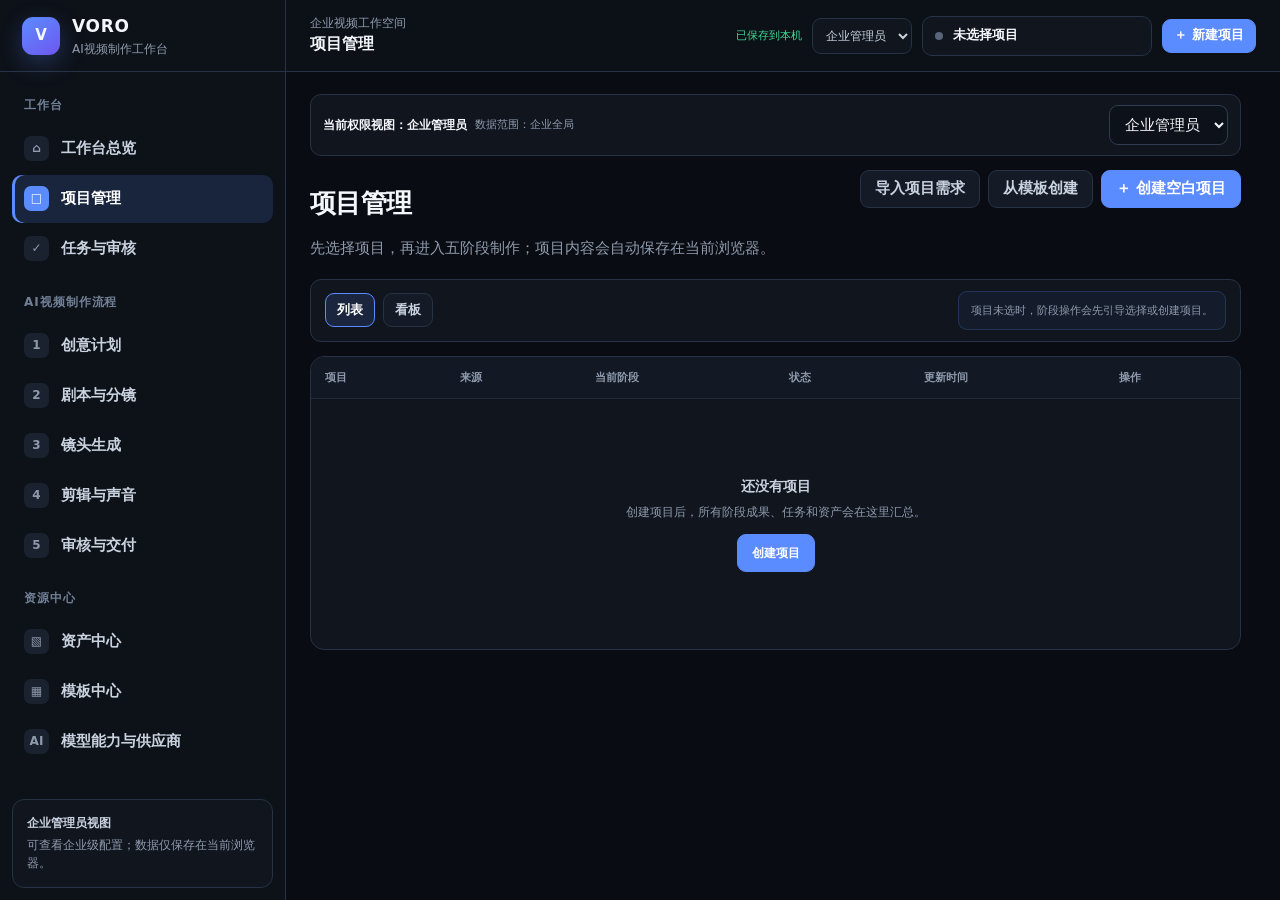
==== commit eae3e76f: "Fix page scrolling" ====
--- a/index.html
+++ b/index.html
@@ -13,25 +13,25 @@
       --violet:#9c7cff;--radius:14px;--shadow:0 18px 48px rgba(0,0,0,.34);
       --sidebar:286px;--topbar:72px;
     }
-    *{box-sizing:border-box}html,body{height:100%}[hidden]{display:none!important}body{margin:0;background:var(--bg);color:var(--text);font:15px/1.55 "Microsoft YaHei UI","PingFang SC",system-ui,sans-serif;overflow:hidden}
+    *{box-sizing:border-box}html,body{width:100%;height:100%;min-height:0}[hidden]{display:none!important}body{margin:0;background:var(--bg);color:var(--text);font:15px/1.55 "Microsoft YaHei UI","PingFang SC",system-ui,sans-serif;overflow:hidden}
     button,input,textarea,select{font:inherit;color:inherit}button{cursor:pointer}button:disabled{cursor:not-allowed;opacity:.45}
-    .app{height:100%;display:grid;grid-template-columns:var(--sidebar) 1fr}
-    .sidebar{min-width:0;background:#0d1118;border-right:1px solid var(--line);display:flex;flex-direction:column;z-index:10}
-    .brand{height:var(--topbar);display:flex;align-items:center;gap:12px;padding:0 22px;border-bottom:1px solid var(--line)}
+    .app{height:100%;height:100dvh;min-height:0;overflow:hidden;display:grid;grid-template-columns:var(--sidebar) minmax(0,1fr)}
+    .sidebar{height:100%;min-width:0;min-height:0;background:#0d1118;border-right:1px solid var(--line);display:flex;flex-direction:column;z-index:10}
+    .brand{height:var(--topbar);flex:0 0 var(--topbar);display:flex;align-items:center;gap:12px;padding:0 22px;border-bottom:1px solid var(--line)}
     .brand-mark{width:38px;height:38px;border-radius:11px;display:grid;place-items:center;background:linear-gradient(145deg,var(--blue),#6e57ef);font-weight:800;box-shadow:0 8px 24px rgba(91,140,255,.28)}
     .brand b{display:block;font-size:17px;letter-spacing:.04em}.brand small{display:block;color:var(--text-3);font-size:12px;margin-top:1px}
-    .nav{padding:18px 12px;overflow:auto;flex:1}.nav-label{padding:6px 12px 8px;color:#718096;font-size:12px;font-weight:700;letter-spacing:.08em}
+    .nav{padding:18px 12px;overflow-y:auto;overflow-x:hidden;overscroll-behavior:contain;-webkit-overflow-scrolling:touch;min-height:0;flex:1 1 auto}.nav-label{padding:6px 12px 8px;color:#718096;font-size:12px;font-weight:700;letter-spacing:.08em}
     .nav-item{width:100%;height:48px;border:0;border-radius:10px;background:transparent;color:var(--text-2);display:flex;align-items:center;gap:12px;padding:0 12px;margin:2px 0;text-align:left;transition:.18s ease}
     .nav-item:hover{background:var(--surface-2);color:#fff}.nav-item.active{background:rgba(91,140,255,.16);color:#fff;box-shadow:inset 3px 0 var(--blue)}
     .nav-icon,.nav-no{width:25px;height:25px;border-radius:7px;display:grid;place-items:center;background:#1a2230;color:var(--text-3);font-size:12px;font-weight:800;flex:0 0 auto}
     .nav-item.active .nav-icon,.nav-item.active .nav-no{background:var(--blue);color:white}.nav-item span:last-child{font-size:15px;font-weight:600}
     .sidebar-foot{margin:12px;padding:14px;border:1px solid var(--line);border-radius:12px;background:var(--surface);color:var(--text-3);font-size:12px}.sidebar-foot b{color:var(--text-2);display:block;margin-bottom:3px}
-    .main{min-width:0;display:flex;flex-direction:column}.topbar{height:var(--topbar);border-bottom:1px solid var(--line);background:rgba(13,17,24,.94);backdrop-filter:blur(16px);display:flex;align-items:center;justify-content:space-between;padding:0 24px;gap:18px;z-index:8}
+    .main{height:100%;min-width:0;min-height:0;overflow:hidden;display:flex;flex-direction:column}.topbar{height:var(--topbar);flex:0 0 var(--topbar);border-bottom:1px solid var(--line);background:rgba(13,17,24,.94);backdrop-filter:blur(16px);display:flex;align-items:center;justify-content:space-between;padding:0 24px;gap:18px;z-index:8}
     .top-left,.top-actions,.project-select{display:flex;align-items:center;gap:10px}.mobile-menu{display:none}.page-kicker{color:var(--text-3);font-size:12px}.page-name{font-size:16px;font-weight:700}
     .project-select{min-width:230px;height:40px;border:1px solid var(--line);border-radius:10px;background:var(--surface);padding:0 12px}.project-select i{width:8px;height:8px;border-radius:50%;background:#586477}.project-select b{font-size:13px;white-space:nowrap;overflow:hidden;text-overflow:ellipsis}
     .btn{min-height:38px;border-radius:9px;border:1px solid var(--line);padding:0 14px;background:var(--surface-2);color:var(--text-2);display:inline-flex;align-items:center;justify-content:center;gap:7px;font-weight:650;transition:.18s ease}
     .btn:hover{border-color:#3a4a64;color:#fff;transform:translateY(-1px)}.btn-primary{background:var(--blue);border-color:var(--blue);color:#fff}.btn-primary:hover{background:#6b97ff;border-color:#6b97ff}.btn-ghost{background:transparent}.btn-sm{min-height:34px;padding:0 11px;font-size:13px}.btn-xs{min-height:29px;padding:0 9px;font-size:12px}.btn-danger{border-color:rgba(255,107,122,.45);color:#ff9aa5;background:rgba(255,107,122,.08)}
-    .content{flex:1;overflow-y:auto;overflow-x:hidden;padding:22px 24px 48px;scrollbar-color:#344056 transparent}.page{max-width:1640px;min-width:0;margin:0 auto}.page.hidden{display:none}
+    .content{flex:1 1 auto;min-height:0;overflow-y:auto;overflow-x:hidden;overscroll-behavior:contain;-webkit-overflow-scrolling:touch;touch-action:pan-y;padding:22px 24px 48px;scrollbar-gutter:stable;scrollbar-color:#344056 transparent}.page{max-width:1640px;min-width:0;margin:0 auto}.page.hidden{display:none}
     .project-tools{display:flex;align-items:center;justify-content:space-between;gap:14px;padding:11px 14px;border:1px solid var(--line);border-radius:12px;background:var(--surface);margin-bottom:18px}.tool-more{display:none}
     .project-tools-left{display:flex;align-items:center;gap:10px;min-width:0}.context-mark{width:34px;height:34px;border-radius:9px;display:grid;place-items:center;background:rgba(91,140,255,.16);color:var(--blue-2);font-weight:800}.context-copy b{display:block;font-size:13px}.context-copy small{color:var(--text-3)}
     .tool-links{display:flex;gap:7px;flex-wrap:wrap;justify-content:flex-end}.tool-link{border:1px solid transparent;background:#171e2a;color:var(--text-2);padding:7px 10px;border-radius:8px;font-size:12px}.tool-link:hover{border-color:#3a4a64;color:#fff}
@@ -80,7 +80,7 @@
     .toast-wrap{position:fixed;right:22px;bottom:22px;z-index:50;display:grid;gap:8px}.toast{min-width:300px;max-width:420px;border:1px solid #33435b;border-radius:11px;background:#151d29;box-shadow:var(--shadow);padding:12px 14px;display:flex;gap:10px;align-items:flex-start;animation:toastIn .2s ease}.toast i{width:9px;height:9px;border-radius:50%;background:var(--blue);margin-top:7px;flex:0 0 auto}.toast.success i{background:var(--green)}.toast.warn i{background:var(--amber)}.toast b{display:block;font-size:13px}.toast span{color:var(--text-3);font-size:11px}.toast.out{opacity:0;transform:translateY(8px);transition:.2s}@keyframes toastIn{from{opacity:0;transform:translateY(8px)}}
     .sr-only{position:absolute;width:1px;height:1px;padding:0;margin:-1px;overflow:hidden;clip:rect(0,0,0,0);white-space:nowrap;border:0}
     @media(max-width:1180px){:root{--sidebar:246px}.workspace{grid-template-columns:220px minmax(0,1fr)}.workspace-col:last-child{grid-column:1/-1;border-top:1px solid var(--line);border-right:0}.rules{grid-template-columns:repeat(2,1fr)}.top-actions .project-select{min-width:180px}.metric-row{grid-template-columns:repeat(2,1fr)}.module-grid{grid-template-columns:repeat(2,1fr)}.capability-grid{grid-template-columns:repeat(2,1fr)}.artifact-grid,.shot-card-grid,.project-card-grid{grid-template-columns:repeat(2,1fr)}}
-    @media(max-width:850px){body{overflow:auto}body.nav-open,body.drawer-open{overflow:hidden}.sidebar-mask.show{display:block}.app{display:block}.sidebar{position:fixed;left:0;top:0;bottom:0;width:280px;transform:translateX(-102%);transition:.22s;box-shadow:var(--shadow)}.sidebar.show{transform:none}.sidebar-close{display:grid;place-items:center}.main{min-height:100vh}.mobile-menu{display:grid;place-items:center;width:38px;height:38px;border:1px solid var(--line);border-radius:9px;background:var(--surface);color:var(--text)}.topbar{padding:0 14px}.top-left .page-kicker{display:none}.top-actions .project-select,.top-actions .save-state{display:none}.role-select{max-width:112px}.content{padding:16px 14px 40px}.page-head{display:block}.page-actions{justify-content:flex-start;margin-top:13px}.stage-strip{display:flex;overflow:auto;padding-bottom:4px}.stage-chip{min-width:155px}.grid-2,.grid-3,.grid-2-1,.metric-row,.module-grid,.capability-grid,.artifact-grid,.shot-card-grid,.project-card-grid,.onboarding{grid-template-columns:1fr}.workspace{display:block}.workspace-col{border-right:0;border-bottom:1px solid var(--line)}.form-grid{grid-template-columns:1fr}.form-group.full{grid-column:auto}.project-tools{display:block}.project-tools-left{margin-bottom:9px}.tool-links{display:flex;flex-wrap:nowrap;overflow-x:auto;justify-content:flex-start;padding-bottom:3px}.tool-link{display:inline-flex!important;flex:0 0 auto;min-height:44px}.tool-more{display:none}.qc-grid,.deliverables{grid-template-columns:1fr}.rules{grid-template-columns:1fr}.page-title{font-size:23px}.filterbar{display:block}.filterbar-right{margin-top:9px}.search-input{width:100%;min-width:0}.table-shell{overflow:auto;-webkit-overflow-scrolling:touch}.data-table{min-width:720px}.board-columns{grid-template-columns:repeat(4,240px)}.stage-alert{display:block}.stage-alert .btn{margin-top:8px}.drawer{width:100vw}.drawer-foot{align-items:flex-start;flex-wrap:wrap}.drawer-foot-right{margin-left:auto}.toast-wrap{left:12px;right:12px}.toast{min-width:0;width:100%}.btn,.btn-sm,.btn-xs,.page-tabs button,.tool-link{min-height:44px}}
+    @media(max-width:850px){html,body{height:auto;min-height:100%}body{overflow-y:auto;overflow-x:hidden}body.nav-open,body.drawer-open{overflow:hidden}.sidebar-mask.show{display:block}.app{display:block;height:auto;min-height:100dvh;overflow:visible}.sidebar{position:fixed;left:0;top:0;bottom:0;height:100dvh;width:280px;transform:translateX(-102%);transition:.22s;box-shadow:var(--shadow)}.sidebar.show{transform:none}.sidebar-close{display:grid;place-items:center}.main{height:auto;min-height:100dvh;overflow:visible}.mobile-menu{display:grid;place-items:center;width:38px;height:38px;border:1px solid var(--line);border-radius:9px;background:var(--surface);color:var(--text)}.topbar{position:sticky;top:0;padding:0 14px}.top-left .page-kicker{display:none}.top-actions .project-select,.top-actions .save-state{display:none}.role-select{max-width:112px}.content{min-height:0;overflow:visible;overscroll-behavior:auto;touch-action:auto;padding:16px 14px 40px}.page-head{display:block}.page-actions{justify-content:flex-start;margin-top:13px}.stage-strip{display:flex;overflow:auto;padding-bottom:4px}.stage-chip{min-width:155px}.grid-2,.grid-3,.grid-2-1,.metric-row,.module-grid,.capability-grid,.artifact-grid,.shot-card-grid,.project-card-grid,.onboarding{grid-template-columns:1fr}.workspace{display:block}.workspace-col{border-right:0;border-bottom:1px solid var(--line)}.form-grid{grid-template-columns:1fr}.form-group.full{grid-column:auto}.project-tools{display:block}.project-tools-left{margin-bottom:9px}.tool-links{display:flex;flex-wrap:nowrap;overflow-x:auto;justify-content:flex-start;padding-bottom:3px}.tool-link{display:inline-flex!important;flex:0 0 auto;min-height:44px}.tool-more{display:none}.qc-grid,.deliverables{grid-template-columns:1fr}.rules{grid-template-columns:1fr}.page-title{font-size:23px}.filterbar{display:block}.filterbar-right{margin-top:9px}.search-input{width:100%;min-width:0}.table-shell{overflow:auto;-webkit-overflow-scrolling:touch}.data-table{min-width:720px}.board-columns{grid-template-columns:repeat(4,240px)}.stage-alert{display:block}.stage-alert .btn{margin-top:8px}.drawer{width:100vw}.drawer-foot{align-items:flex-start;flex-wrap:wrap}.drawer-foot-right{margin-left:auto}.toast-wrap{left:12px;right:12px}.toast{min-width:0;width:100%}.btn,.btn-sm,.btn-xs,.page-tabs button,.tool-link{min-height:44px}}
     @media(max-width:520px){.top-actions .role-select{display:none}.top-actions>.btn-primary{width:44px;padding:0;font-size:0}.top-actions>.btn-primary:after{content:"＋";font-size:18px}.drawer-foot{display:block}.drawer-foot-right{margin-top:10px}.drawer-foot-right .btn{flex:1}}
     @media(prefers-reduced-motion:reduce){*,*:before,*:after{scroll-behavior:auto!important;transition:none!important;animation:none!important}.btn:hover{transform:none}}
     .demo-badge{display:inline-flex;align-items:center;width:max-content;margin-top:5px;border:1px solid rgba(91,140,255,.44);border-radius:999px;padding:3px 8px;background:rgba(91,140,255,.09);color:#a9c3ff;font-size:11px;font-weight:700}
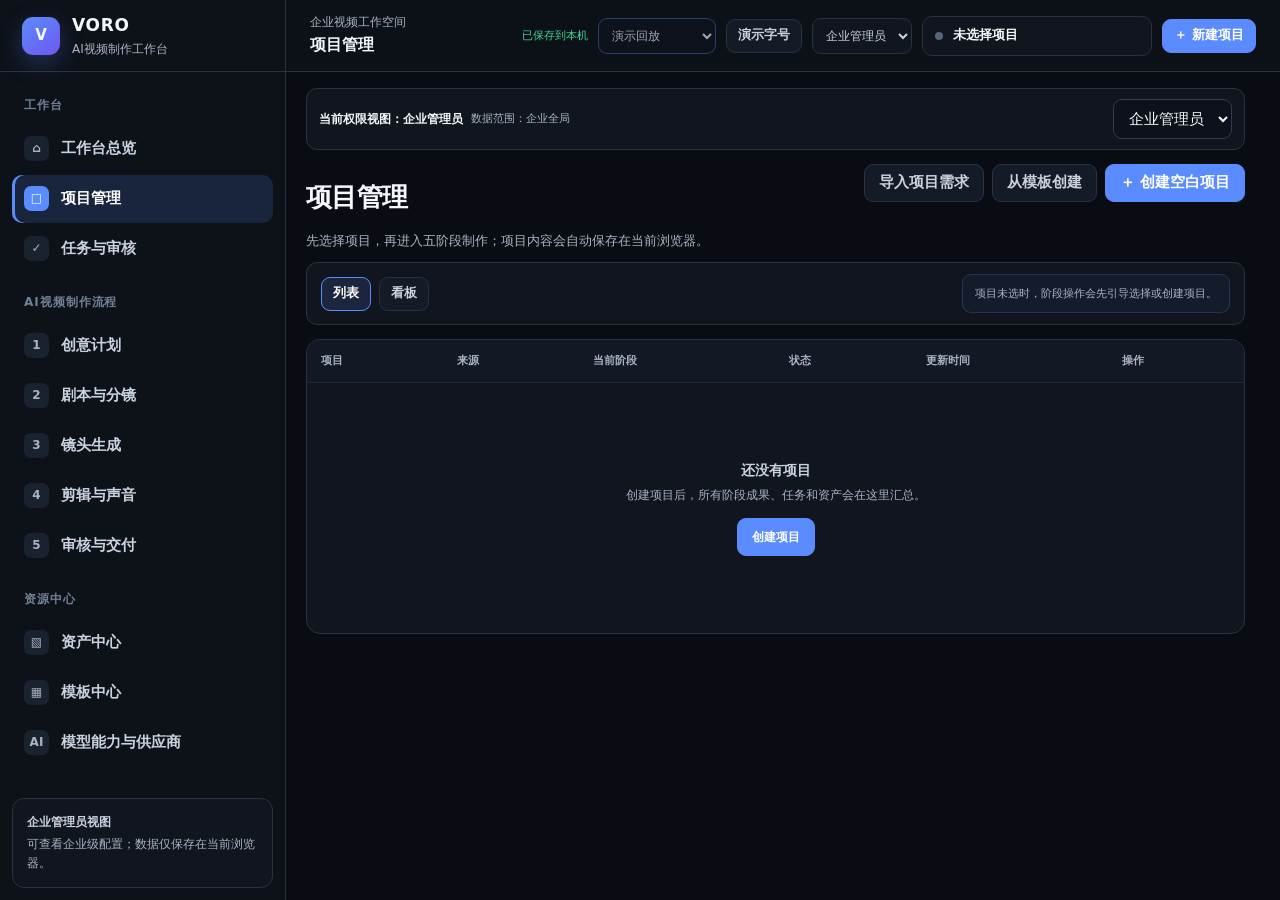
==== commit ba15cbaa: "Publish V8 workbench customer demo" ====
--- a/index.html
+++ b/index.html
@@ -92,6 +92,23 @@
     .demo-media-tools{display:grid;gap:8px;margin-top:12px}.demo-media-row{display:grid;grid-template-columns:minmax(150px,.65fr) minmax(0,1.35fr);align-items:center;gap:10px;border:1px solid var(--line);border-radius:9px;background:#0d121a;padding:9px 10px}.demo-media-row b{font-size:11px}.demo-media-row small{display:block;margin-top:2px;color:var(--text-3);font-size:10px}.demo-media-row audio{width:100%;height:34px}.demo-file-links{display:flex;gap:7px;flex-wrap:wrap;margin-top:11px}.demo-card{margin-bottom:14px}.demo-coverage{display:flex;gap:7px;flex-wrap:wrap;margin-top:9px}.demo-coverage span{border:1px solid var(--line);border-radius:999px;background:#0d121a;padding:4px 8px;color:var(--text-3);font-size:10px}
     .guided-banner{display:flex;align-items:center;justify-content:space-between;gap:16px;margin-bottom:14px;padding:13px 15px;border:1px solid rgba(91,140,255,.42);border-radius:12px;background:linear-gradient(135deg,rgba(91,140,255,.13),rgba(61,220,151,.055))}.guided-banner-main{display:flex;align-items:center;gap:12px;min-width:0}.guided-step{display:grid;place-items:center;flex:0 0 42px;height:42px;border-radius:12px;background:var(--blue);color:#fff;font-weight:800}.guided-banner b{display:block;font-size:13px}.guided-banner p{margin:3px 0 0;color:var(--text-3);font-size:11px;line-height:1.55}.guided-progress{display:flex;align-items:center;gap:9px;min-width:210px}.guided-progress-track{flex:1;height:7px;border-radius:99px;background:#18202d;overflow:hidden}.guided-progress-track i{display:block;height:100%;border-radius:inherit;background:linear-gradient(90deg,var(--blue),var(--green))}.guided-progress span{font-size:11px;color:var(--text-2);white-space:nowrap}.generated-media{display:block;width:100%;aspect-ratio:16/9;object-fit:cover;background:#070a0f}.shot-frame.has-media{position:relative;overflow:hidden;padding:0}.shot-frame.has-media span{position:absolute;left:8px;bottom:8px;padding:4px 7px;border-radius:6px;background:rgba(4,8,14,.78);color:#fff;font-size:10px}.candidate-media{display:grid;grid-template-columns:96px minmax(0,1fr);gap:10px;align-items:start}.candidate-media img{width:96px;aspect-ratio:16/9;object-fit:cover;border-radius:7px;border:1px solid var(--line)}.live-sound-result{margin-top:10px;padding:10px;border:1px solid var(--line);border-radius:9px;background:#0b1018}.live-sound-result audio{display:block;width:100%;margin-top:8px}.generation-note{margin-top:8px;color:var(--text-3);font-size:10px;line-height:1.55}
     @media(max-width:850px){.demo-banner{align-items:flex-start;display:block}.demo-banner-actions{margin-top:10px}.demo-summary-grid,.source-list{grid-template-columns:1fr}.demo-media-row{grid-template-columns:1fr}.guided-banner{display:block}.guided-progress{margin-top:12px;min-width:0}.candidate-media{grid-template-columns:72px minmax(0,1fr)}.candidate-media img{width:72px}}
+    /* V8: presentation-grade density, legibility and production controls */
+    :root{--font-xs:12px;--font-sm:13px;--font-md:15px;--font-lg:17px;--font-title:26px;--text-3:#aab4c5}
+    body{font-size:var(--font-md);line-height:1.58}
+    .page-title{font-size:var(--font-title)}.page-desc,.card-head p,.artifact p,.candidate p,.shot-card-body p,.guided-banner p,.generation-note,.source-item small,.context-copy small{font-size:var(--font-sm);line-height:1.58;color:var(--text-3)}
+    .card-head h3,.shot-card-body h3,.artifact h4{font-size:var(--font-lg)}.form-label,.status-pill,.guided-progress span,.capability-state{font-size:var(--font-xs)}
+    .content{padding:16px 20px 40px}.project-tools{min-height:50px;margin-bottom:10px;padding:8px 12px}.page-head{margin:0 0 10px}.card-head{min-height:50px;padding:10px 14px}.card-body{padding:14px}
+    .mode-select{min-width:118px;border-color:rgba(91,140,255,.5);color:#dce7ff}.status-pill.simulation:before{background:var(--amber)}
+    .workflow-header{position:sticky;top:0;z-index:7;display:grid;grid-template-columns:minmax(190px,.75fr) minmax(280px,1.6fr) auto;gap:14px;align-items:center;margin:0 0 12px;padding:10px 13px;border:1px solid rgba(91,140,255,.38);border-radius:12px;background:rgba(14,20,30,.96);box-shadow:0 10px 30px rgba(0,0,0,.18)}
+    .workflow-stage{display:flex;gap:9px;align-items:center}.workflow-stage em{display:grid;place-items:center;width:34px;height:34px;border-radius:9px;background:var(--blue);font-style:normal;font-weight:800}.workflow-stage b,.workflow-next-action b{display:block;font-size:14px}.workflow-stage small,.workflow-next-action small{display:block;color:var(--text-3);font-size:12px}
+    .workflow-progress{height:7px;border-radius:99px;background:#1b2432;overflow:hidden}.workflow-progress i{display:block;height:100%;background:linear-gradient(90deg,var(--blue),var(--green))}.workflow-next-action{display:flex;gap:10px;align-items:center;justify-content:flex-end}.mode-disclosure{margin:0 0 12px;padding:10px 13px;border:1px solid rgba(255,183,77,.35);border-radius:10px;background:rgba(255,183,77,.07);font-size:13px}.mode-disclosure.live{border-color:rgba(61,220,151,.38);background:rgba(61,220,151,.07)}
+    .requirement-table{width:100%;border-collapse:collapse;font-size:13px}.requirement-table th,.requirement-table td{padding:9px 10px;border-bottom:1px solid var(--line);vertical-align:top;text-align:left}.requirement-table th{color:var(--text-3);font-weight:700}.coverage-link{color:var(--blue-2)}.coverage-conflict{color:var(--amber)}
+    .version-banner{display:flex;align-items:center;justify-content:space-between;gap:12px;margin-bottom:12px;padding:10px 12px;border:1px solid var(--line);border-radius:10px;background:#111722}.version-banner b{font-size:14px}.version-banner small{display:block;color:var(--text-3);font-size:12px}
+    .shot-workbench{display:grid;grid-template-columns:330px minmax(0,1fr);gap:12px;align-items:start}.shot-list-pane{position:sticky;top:78px;max-height:calc(100vh - 130px);overflow:auto;border:1px solid var(--line);border-radius:12px;background:var(--surface)}.shot-list-toolbar{position:sticky;top:0;z-index:2;padding:10px;border-bottom:1px solid var(--line);background:var(--surface)}.shot-row{display:grid;grid-template-columns:74px minmax(0,1fr) auto;gap:9px;align-items:center;width:100%;padding:9px 10px;border:0;border-bottom:1px solid var(--line);background:transparent;color:var(--text);text-align:left}.shot-row:hover,.shot-row.selected{background:rgba(91,140,255,.1)}.shot-row.selected{box-shadow:inset 3px 0 var(--blue)}.shot-row img{width:74px;aspect-ratio:16/9;object-fit:cover;border-radius:6px;background:#070a0f}.shot-row b{display:block;font-size:13px}.shot-row small{display:block;color:var(--text-3);font-size:11px}.shot-detail-pane{min-width:0}.candidate-grid{display:grid;grid-template-columns:repeat(2,minmax(0,1fr));gap:10px}.job-table{width:100%;border-collapse:collapse;font-size:12px}.job-table th,.job-table td{padding:8px;border-bottom:1px solid var(--line);text-align:left}.job-progress{height:6px;min-width:90px;border-radius:99px;background:#1b2432;overflow:hidden}.job-progress i{display:block;height:100%;background:var(--blue)}
+    .qc-evidence{display:grid;grid-template-columns:88px minmax(0,1fr) auto;gap:10px;align-items:start}.qc-evidence time{font-family:ui-monospace,monospace;color:var(--blue-2)}.delivery-blocker-list{display:grid;gap:6px;margin:10px 0}.delivery-blocker{padding:8px 10px;border-left:3px solid var(--red);border-radius:6px;background:rgba(255,91,111,.07);font-size:12px}.package-artifact-list{display:grid;grid-template-columns:repeat(2,minmax(0,1fr));gap:8px;margin-top:10px}.package-artifact{padding:9px;border:1px solid var(--line);border-radius:8px;background:#0c1119}.package-artifact b,.package-artifact small{display:block}.package-artifact small{color:var(--text-3)}
+    body.presentation-mode{--font-xs:13px;--font-sm:15px;--font-md:17px;--font-lg:19px;--font-title:30px}.presentation-mode .nav-item{font-size:16px;min-height:52px}.presentation-mode .btn{font-size:14px}
+    @media(max-width:1000px){.workflow-header{grid-template-columns:1fr}.workflow-next-action{justify-content:flex-start}.shot-workbench{grid-template-columns:1fr}.shot-list-pane{position:static;max-height:360px}.candidate-grid,.package-artifact-list{grid-template-columns:1fr}}
+    @media(max-width:850px){.top-actions .mode-select{display:none}.workflow-header{position:static}.shot-list-pane{max-height:none}.qc-evidence{grid-template-columns:1fr}}
   </style>
 </head>
 <body>
@@ -131,6 +148,8 @@
         </div>
         <div class="top-actions">
           <span class="save-state saved" id="saveState" aria-live="polite">已保存到本机</span>
+          <select class="role-select mode-select" id="generationModeSelect" aria-label="生成运行模式" title="切换演示回放或实时模型运行"><option value="replay">演示回放</option><option value="live">实时生成</option></select>
+          <button class="btn btn-sm" data-action="toggle-presentation-mode" title="放大演示字号">演示字号</button>
           <select class="role-select" id="roleSelect" aria-label="预览权限视图"><option value="member">普通成员</option><option value="projectAdmin">项目管理员</option><option value="enterpriseAdmin" selected>企业管理员</option></select>
           <button class="project-select" data-action="go-projects"><i></i><b id="projectNameTop">未选择项目</b></button>
           <button class="btn btn-primary btn-sm" data-action="new-project">＋ 新建项目</button>
@@ -263,7 +282,7 @@
         <section class="card"><div class="card-head"><div><h3>AI与数据策略</h3><p>来源追踪、版权、审批和训练授权</p></div></div><div class="card-body">${switchRow('policies.trackAiSource','记录AI来源','保留模型、参数和生成版本摘要。')}${switchRow('policies.blockCopyright','阻断版权未确认素材','提交审核与交付前执行。')}${switchRow('policies.requireApproval','交付前必须审批','审批通过后才启用导出。')}${switchRow('data.trainingAllowed','允许用于模型训练','默认关闭，开启前必须获得授权。')}</div></section>
       </div>`
     }
-    const renderers={dashboard:dashboardPage,projects:projectsPage,tasks:tasksPage,plan:planPage,script:scriptPage,shots:shotsPage,edit:editPage,delivery:deliveryPage,assets:assetsPage,templates:templatesPage,models:modelsPage,analytics:analyticsPage,cost:costPage,team:teamPage,audit:auditPage,settings:settingsPageEnhanced};
+    const renderers={dashboard:dashboardPage,projects:projectsPage,tasks:tasksPage,plan:planPage,script:scriptPage,shots:shotsPageV8,edit:editPage,delivery:deliveryPageV8,assets:assetsPage,templates:templatesPage,models:modelsPage,analytics:analyticsPage,cost:costPage,team:teamPage,audit:auditPage,settings:settingsPageEnhanced};
     function render(){const renderer=renderers[state.page]||projectsPage;$('#page').innerHTML=renderer();$('#topPageName').textContent=PAGE_NAMES[state.page]||STAGES.find(s=>s.key===state.page)?.name||'工作台';$('#projectNameTop').textContent=state.projectName||'未选择项目';$$('.nav-item').forEach(n=>n.classList.toggle('active',n.dataset.page===state.page));$('#sidebar').classList.remove('show');syncFileCounts()}
     function go(page){if(!renderers[page])return;state.page=page;render();$('.content').scrollTop=0}
 
@@ -345,8 +364,15 @@
     const STORAGE_KEY='voro.prototype.state.v4';
     const DEMO_KEY='customer-demo.naval-equipment.v1';
     const DEMO_VERSION=1;
-    const DEMO_FINAL_VIDEO='production/output/naval-equipment-90s-final-subtitled-v7.mp4';
-    const DEMO_SUBTITLE='production/output/naval-equipment-90s-final.srt';
+    const LARGE_ASSET_BASE=/\.chatgpt\.site$/i.test(location.hostname)?'https://zhiyuanlu878-crypto.github.io/voro-ai-video-workbench/production/output/':'production/output/';
+    const DEMO_MASTER_VIDEO=LARGE_ASSET_BASE+'naval-equipment-90s-final-v8.mp4';
+    const DEMO_FINAL_VIDEO='production/output/naval-equipment-90s-final-v8-web.mp4';
+    const DEMO_SUBTITLE='production/output/naval-equipment-90s-final-v8.srt';
+    const REQUIREMENT_REPORT='production/output/requirement-coverage-v8.json';
+    const QC_REPORT='production/output/qc-report-v8.json';
+    const RIGHTS_REPORT='production/output/rights-manifest-v8.json';
+    const DELIVERY_MANIFEST='production/output/delivery-manifest-v8.json';
+    const DELIVERY_PACKAGE=LARGE_ASSET_BASE+'voro-naval-delivery-v8.zip';
     const ROOT_FILE_NEEDS_PUBLIC_PREFIX=location.protocol==='file:'&&!/\/public\/[^/]+\.html$/i.test(decodeURIComponent(location.pathname).replace(/\\/g,'/'));
     const resolveMediaPath=path=>ROOT_FILE_NEEDS_PUBLIC_PREFIX&&/^media\//.test(path)?`public/${path}`:path;
     const demoFrame=n=>{const names={1:'ocean-establishing',2:'storm-sea-transit',3:'type055-cruise',4:'type052d-cruise',5:'arleigh-burke-cruise',6:'3d-equipment-showcase',7:'main-gun-demo',8:'radar-deck-weather',9:'carrier-takeoff',10:'aircraft-over-formation',11:'formation-exercise',12:'closing-formation'},no=String(Math.min(n,12)).padStart(2,'0');return resolveMediaPath(`media/frames/S${no}-${names[Math.min(n,12)]}.png`)};
@@ -360,7 +386,7 @@
     const PAGE_NAMES={dashboard:'工作台总览',projects:'项目管理',tasks:'任务与审核',assets:'资产中心',templates:'模板中心',models:'模型能力与供应商',analytics:'数据分析',cost:'成本与配额',team:'团队与权限',audit:'审计日志',settings:'系统设置',...Object.fromEntries(STAGES.map(s=>[s.key,s.name]))};
     const STAGE_KEYS=STAGES.map(s=>s.key);
     const ROLE_PAGES={member:['dashboard','projects','tasks',...STAGE_KEYS,'assets','templates'],projectAdmin:['dashboard','projects','tasks',...STAGE_KEYS,'assets','templates','analytics','cost'],enterpriseAdmin:Object.keys(PAGE_NAMES)};
-    const STATUS_TEXT={not_started:'未开始',draft:'草稿',running:'生成中',ready:'已就绪',locked:'已锁定',stale:'需更新',blocked:'已阻断',in_review:'审批中',approved:'已通过',connected:'已连接',failed:'失败'};
+    const STATUS_TEXT={not_started:'未开始',draft:'草稿',queued:'排队中',running:'生成中',interrupted:'已中断',ready:'已就绪',locked:'已锁定',stale:'需更新',blocked:'已阻断',in_review:'审批中',approved:'已通过',connected:'已连接',simulation:'演示模拟',failed:'失败'};
     const ROLE_TEXT={member:'普通成员',projectAdmin:'项目管理员',enterpriseAdmin:'企业管理员'};
     const CAP_TEXT={text:'文本与策划',image:'图像与关键帧',video:'视频生成',speech:'旁白语音',music:'音乐生成',editing:'智能剪辑',quality:'质量检测'};
     const now=()=>new Date().toISOString();
@@ -368,21 +394,23 @@
     const esc=v=>String(v??'').replace(/[&<>'"]/g,c=>({'&':'&amp;','<':'&lt;','>':'&gt;',"'":'&#39;','"':'&quot;'}[c]));
     const clone=v=>JSON.parse(JSON.stringify(v));
     const defaultSettings=()=>({workspace:{name:'',language:'zh-CN',timezone:'Asia/Shanghai'},storage:{provider:'',region:'',retention:''},notifications:{events:[],channel:'',recipient:''},security:{sso:false,mfa:false,session:''},brand:{name:'',domain:'',watermark:false},data:{retention:'',trainingAllowed:false,masking:true},policies:{requireApproval:true,trackAiSource:true,blockCopyright:true,trainingRequiresConsent:true}});
-    const defaultState=()=>({schemaVersion:4,page:'projects',role:'enterpriseAdmin',currentProjectId:null,projects:[],tasks:[],assets:[],templates:[],modelConnections:[],routes:[],members:[],audit:[],budget:{currency:'CNY',period:'monthly',amount:'',softLimit:'',hardLimit:'',warning:'80',approver:''},settings:defaultSettings(),ui:{pendingPage:null,projectView:'list',taskTab:'mine',assetTab:'all',assetScope:'org',templateTab:'mine',costTab:'model',scriptView:'script',selectedSceneId:null,selectedShotId:null,selectedClipId:null,drawer:null,pendingFiles:[]},jobs:{},updatedAt:now()});
+    const defaultState=()=>({schemaVersion:4,page:'projects',role:'enterpriseAdmin',currentProjectId:null,projects:[],tasks:[],assets:[],templates:[],modelConnections:[],routes:[],members:[],audit:[],budget:{currency:'CNY',period:'monthly',amount:'',softLimit:'',hardLimit:'',warning:'80',approver:''},settings:defaultSettings(),ui:{pendingPage:null,projectView:'list',taskTab:'mine',assetTab:'all',assetScope:'org',templateTab:'mine',costTab:'model',scriptView:'script',selectedSceneId:null,selectedShotId:null,selectedClipId:null,shotFilter:'all',shotDetailTab:'result',presentationMode:false,drawer:null,pendingFiles:[]},jobs:{},updatedAt:now()});
     function loadState(){
       try{
         const saved=JSON.parse(localStorage.getItem(STORAGE_KEY));
         if(!saved||saved.schemaVersion!==4)return defaultState();
         const base=defaultState();
-        return {...base,...saved,settings:{...base.settings,...(saved.settings||{})},budget:{...base.budget,...(saved.budget||{})},ui:{...base.ui,...(saved.ui||{}),drawer:null,pendingFiles:[]},jobs:{}};
+        const restored={...base,...saved,settings:{...base.settings,...(saved.settings||{})},budget:{...base.budget,...(saved.budget||{})},ui:{...base.ui,...(saved.ui||{}),drawer:null,pendingFiles:[]},jobs:{...(saved.jobs||{})}};
+        Object.values(restored.jobs).forEach(job=>{if(job.status==='running')job.status='interrupted'});
+        return restored;
       }catch{return defaultState()}
     }
     let state=loadState(), lastFocused=null, formSeq=0, renderFocus=false, saveTimer=null;
     function currentProject(){return state.projects.find(p=>p.id===state.currentProjectId)||null}
-    function freshProject(name='',brief='',source='blank',templateId=null){return {id:makeId('project'),name:name||'未命名项目',brief,source,templateId,status:'draft',currentStage:'plan',audience:'',useCase:'',language:'zh-CN',duration:'',ratio:'16:9',resolution:'',constraints:'',requiredTracks:{narration:true,music:true,sfx:true,subtitles:true},stageStatus:{plan:'draft',script:'not_started',shots:'not_started',edit:'not_started',delivery:'not_started'},plan:{requirementsSaved:false,parsed:false,job:'idle',directions:[],selected:null,baselineLocked:false,version:0},analysis:null,research:[],liveDemo:null,scenes:[],shots:[],timeline:{clips:[],history:[],future:[],tracks:{narration:'not_started',music:'not_started',sfx:'not_started',subtitles:'not_started'},dirty:false,savedVersion:0,previewStatus:'none'},delivery:{reviewVersion:null,qcStatus:'not_started',issues:[],approvalStatus:'none',exportStatus:'none'},visual:{subject:'',environment:'',style:'',negative:''},soundPlan:null,finalMedia:null,versions:[],createdAt:now(),updatedAt:now()}}
+    function freshProject(name='',brief='',source='blank',templateId=null){return {id:makeId('project'),name:name||'未命名项目',brief,source,templateId,status:'draft',currentStage:'plan',audience:'',useCase:'',language:'zh-CN',duration:'',ratio:'16:9',resolution:'',constraints:'',generation:{mode:'replay',scenario:null,disclosureAccepted:true,replayFixtureVersion:'naval-v8',providerReady:false},workflow:{stage:'plan',substep:'requirements',completedNodes:[],nextAction:null},requiredTracks:{narration:true,music:true,sfx:true,subtitles:true},requirementItems:[],requirementsConfirmed:false,stageStatus:{plan:'draft',script:'not_started',shots:'not_started',edit:'not_started',delivery:'not_started'},stageVersions:{plan:[],script:[],shots:[],edit:[],delivery:[]},activeVersionIds:{plan:null,script:null,shots:null,edit:null,delivery:null},dependencies:{script:{planVersionId:null},shots:{scriptVersionId:null},edit:{shotsVersionId:null},delivery:{editVersionId:null}},plan:{requirementsSaved:false,parsed:false,job:'idle',directions:[],selected:null,baselineLocked:false,version:0},analysis:null,research:[],liveDemo:null,scenes:[],shots:[],timeline:{clips:[],history:[],future:[],tracks:{narration:'not_started',music:'not_started',sfx:'not_started',subtitles:'not_started'},dirty:false,savedVersion:0,previewStatus:'none'},delivery:{reviewVersion:null,qcStatus:'not_started',issues:[],approvalStatus:'none',exportStatus:'none',package:{status:'not_started',artifacts:[],manifest:null}},visual:{subject:'',environment:'',style:'',negative:''},soundPlan:null,finalMedia:null,versions:[],createdAt:now(),updatedAt:now()}}
     function persist(label='',quiet=false){
       state.updatedAt=now();
-      const safe=clone(state); safe.ui.drawer=null; safe.ui.pendingFiles=[]; safe.jobs={};
+      const safe=clone(state); safe.ui.drawer=null; safe.ui.pendingFiles=[];
       safe.modelConnections.forEach(x=>{delete x.apiKey;delete x.token;delete x.secret});
       localStorage.setItem(STORAGE_KEY,JSON.stringify(safe));
       const el=$('#saveState'); if(el){el.textContent='已保存到本机';el.classList.add('saved')}
@@ -394,18 +422,59 @@
     function statusPill(status){return `<span class="status-pill ${esc(status)}">${STATUS_TEXT[status]||status}</span>`}
     function pageHead(title,desc,actions=''){return `<div class="page-head"><div><h1 class="page-title" tabindex="-1">${esc(title)}</h1><div class="page-desc">${esc(desc)}</div></div><div class="page-actions">${actions}</div></div>`}
     function scopeBar(){const p=currentProject();return `<div class="scope-bar"><b>当前权限视图：${ROLE_TEXT[state.role]}</b><span>数据范围：${state.role==='enterpriseAdmin'?'企业全局':p?'当前项目':'待选择项目'}</span><select class="select" id="inlineRoleSelect" aria-label="切换权限视图"><option value="member" ${state.role==='member'?'selected':''}>普通成员</option><option value="projectAdmin" ${state.role==='projectAdmin'?'selected':''}>项目管理员</option><option value="enterpriseAdmin" ${state.role==='enterpriseAdmin'?'selected':''}>企业管理员</option></select></div>`}
-    function projectTools(){const p=currentProject();if(!p)return'';return `<div class="project-tools"><div class="project-tools-left"><div class="context-mark">P</div><div class="context-copy"><b>${esc(p.name)}</b><small>当前项目 · ${STATUS_TEXT[p.stageStatus[p.currentStage]]||'草稿'} · 本机自动保存</small>${p.liveDemo?.enabled?'<span class="demo-badge">现场逐步演示</span>':''}</div></div><div class="tool-links"><button class="tool-link" data-page="plan">项目需求</button><button class="tool-link" data-page="assets">项目素材</button><button class="tool-link" data-panel="visual-rules">视觉规则</button><button class="tool-link" data-page="cost">预算配额</button><button class="tool-link" data-panel="versions">版本记录</button>${p.liveDemo?.enabled?'<button class="tool-link" data-panel="reset-live-demo">重置演示进度</button>':''}</div></div>`}
+    function projectTools(){const p=currentProject();if(!p)return'';const currentVersion=[...(p.versions||[])].reverse().find(v=>v.stage===p.currentStage);return `<div class="project-tools"><div class="project-tools-left"><div class="context-mark">P</div><div class="context-copy"><b>${esc(p.name)}</b><small>${currentVersion?`当前 V${currentVersion.version}`:'尚未形成版本'} · 本机自动保存 · ${p.generation?.mode==='live'?'实时生成':'确定性回放'}</small></div></div><div class="tool-links"><button class="tool-link" data-page="plan">原始需求</button><button class="tool-link" data-page="assets">项目素材</button><button class="tool-link" data-panel="versions">版本记录</button>${p.liveDemo?.enabled?'<button class="tool-link" data-panel="reset-live-demo">重置演示</button>':''}</div></div>`}
     function stageStrip(){const p=currentProject();return `<div class="stage-strip" aria-label="项目进度">${STAGES.map(s=>{const st=p?.stageStatus?.[s.key]||'not_started';return `<button class="stage-chip ${state.page===s.key?'active':''} ${st==='locked'||st==='approved'?'locked':''}" data-page="${s.key}" ${state.page===s.key?'aria-current="step"':''}><em>${s.no}</em><span>${esc(s.name)}</span><small>${STATUS_TEXT[st]||'未开始'}</small></button>`}).join('')}</div>`}
-    function stageShell(title,desc,actions,content){const p=currentProject();return `${projectTools()}${pageHead(title,desc,actions)}${stageStrip()}${guidedDemoBanner(p)}${content}`}
+    function workflowHeader(p){
+      if(!p)return'';
+      const stage=STAGES.find(s=>s.key===state.page)||STAGES.find(s=>s.key===p.currentStage)||STAGES[0],guide=p.liveDemo?.enabled?navalGuideState(p):null;
+      const done=guide?.done??Math.max(0,STAGES.findIndex(s=>s.key===p.currentStage)),total=guide?.total??5,percent=guide?.percent??Math.round(done/total*100),next=guide?.next||stage.desc;
+      const mode=p.generation?.mode==='live'?'live':'replay';
+      return `<div class="workflow-header"><div class="workflow-stage"><em>${stage.no}</em><div><b>${esc(stage.name)}</b><small>主流程 ${stage.no}/5 · ${STATUS_TEXT[p.stageStatus[stage.key]]||'未开始'}</small></div></div><div><div class="workflow-progress"><i style="width:${percent}%"></i></div><small style="display:block;margin-top:6px;color:var(--text-3)">子步骤 ${done}/${total} · ${esc(next)}</small></div><div class="workflow-next-action"><div><b>${mode==='live'?'实时生成':'确定性演示'}</b><small>${mode==='live'?'调用已配置模型并记录成本':'回放已归档成果，不产生模型费用'}</small></div><button class="btn btn-sm" data-page="models">${mode==='live'?'检查模型':'查看路由'}</button></div></div><div class="mode-disclosure ${mode}">${mode==='live'?'实时运行模式：每次生成会调用已配置服务，并记录任务、耗时、费用和来源。':'演示回放模式：使用已归档的确定性成果完整演示交互，不冒充现场模型调用。'}</div>`
+    }
+    function stageShell(title,desc,actions,content){const p=currentProject();return `${projectTools()}${pageHead(title,desc,actions)}${workflowHeader(p)}${content}`}
     function emptyState(title,desc,actions=''){return `<div class="empty"><div class="empty-icon">＋</div><b>${esc(title)}</b><p>${esc(desc)}</p><div class="empty-actions">${actions}</div></div>`}
     function tableEmpty(title,desc,actions=''){return `<tr class="data-table-empty"><td colspan="8"><div class="table-empty"><b>${esc(title)}</b><p>${esc(desc)}</p>${actions}</div></td></tr>`}
     function canAccess(page){return (ROLE_PAGES[state.role]||ROLE_PAGES.member).includes(page)}
     function requireProject(nextPage){if(currentProject())return true;state.ui.pendingPage=nextPage;openDrawer('project-gate',{nextPage});return false}
     function setStage(p,key,status){p.stageStatus[key]=status;p.currentStage=key;p.updatedAt=now()}
     function markDownstreamStale(p,from){const i=STAGE_KEYS.indexOf(from);STAGE_KEYS.slice(i+1).forEach(k=>{if(p.stageStatus[k]!=='not_started')p.stageStatus[k]='stale'});if(p.finalMedia)p.finalMedia.stale=true;if(from!=='delivery'){p.delivery.reviewVersion=null;p.delivery.approvalStatus='none';p.delivery.exportStatus='none'}}
-    function runJob(key,label,complete){if(state.jobs[key]?.status==='running')return;const p=currentProject();state.jobs[key]={status:'running',label,progress:20};if(p?.liveDemo?.enabled)p.liveDemo.activeJob={key,label,status:'running',progress:20,startedAt:now()};persist('',true);render(false);setTimeout(()=>{state.jobs[key].progress=70;if(p?.liveDemo?.activeJob?.key===key){p.liveDemo.activeJob.progress=70;persist('',true)}render(false);setTimeout(()=>{try{complete()}catch(err){state.jobs[key]={status:'failed',label,error:err.message};if(p?.liveDemo?.activeJob?.key===key)p.liveDemo.activeJob={...p.liveDemo.activeJob,status:'failed',error:err.message};persist('',true);render(false);toast('AI任务失败',err.message,'warn');return}state.jobs[key]={status:'ready',label,progress:100};if(p?.liveDemo?.activeJob?.key===key)p.liveDemo.activeJob={...p.liveDemo.activeJob,status:'ready',progress:100,finishedAt:now()};persist(`${label}已完成`,true);render(false);toast(`${label}已完成`,'成果已生成，可继续编辑、采用或重做','success')},360)},320)}
+    function stageSnapshot(p,stage){if(stage==='plan')return clone({brief:p.brief,audience:p.audience,useCase:p.useCase,duration:p.duration,ratio:p.ratio,constraints:p.constraints,plan:p.plan,requirementItems:p.requirementItems});if(stage==='script')return clone({scenes:p.scenes,shots:p.shots});if(stage==='shots')return clone({shots:p.shots,visual:p.visual});if(stage==='edit')return clone(p.timeline);return clone(p.delivery)}
+    function createStageVersion(p,stage,status='draft',reason=''){
+      p.stageVersions=p.stageVersions||{plan:[],script:[],shots:[],edit:[],delivery:[]};const versions=p.stageVersions[stage]||[],number=versions.length+1,parentVersionId=p.activeVersionIds?.[stage]||null,id=makeId(`${stage}_version`),version={id,stage,number,status,parentVersionId,snapshot:stageSnapshot(p,stage),reason,createdAt:now(),createdBy:'current-user'};versions.push(version);p.stageVersions[stage]=versions;p.activeVersionIds=p.activeVersionIds||{};p.activeVersionIds[stage]=id;return version
+    }
+    function cloneLockedVersionAsDraft(p,stage,reason){
+      const previous=(p.stageVersions?.[stage]||[]).find(v=>v.id===p.activeVersionIds?.[stage]);if(previous&&['locked','approved'].includes(previous.status))previous.status='locked';
+      const version=createStageVersion(p,stage,'draft',reason||'基于锁定版本创建新草稿');markDownstreamStale(p,stage);return version
+    }
+    function runJob(key,label,complete,meta={}){
+      if(state.jobs[key]?.status==='running')return;
+      const p=currentProject(),mode=p?.generation?.mode||'replay';
+      if(mode==='live'&&!p?.generation?.providerReady){toast('实时模型尚未就绪','请先接入并测试当前阶段所需模型；系统不会以模拟结果冒充实时生成。','warn');go('models');return}
+      const startedAt=now(),job={id:key,projectId:p?.id||null,label,status:'running',progress:8,generationMode:mode,stage:state.page,targetId:meta.targetId||null,provider:mode==='replay'?'已归档演示成果':meta.provider||'已配置路由',model:mode==='replay'?'Replay Fixture V8':meta.model||'自动选择',costEstimate:mode==='replay'?0:null,retryCount:(state.jobs[key]?.retryCount||0),startedAt};
+      state.jobs[key]=job;if(p?.liveDemo?.enabled)p.liveDemo.activeJob=job;persist('',true);render(false);
+      const steps=[28,58,82],advance=index=>{if(state.jobs[key]?.status!=='running')return;if(index<steps.length){state.jobs[key].progress=steps[index];if(p?.liveDemo)p.liveDemo.activeJob={...state.jobs[key]};persist('',true);render(false);setTimeout(()=>advance(index+1),220);return}try{complete()}catch(err){state.jobs[key]={...job,status:'failed',progress:100,error:err.message,finishedAt:now()};persist('',true);render(false);toast('AI任务失败',err.message,'warn');return}state.jobs[key]={...job,status:'ready',progress:100,finishedAt:now(),resultCount:meta.resultCount||1};if(p?.liveDemo)p.liveDemo.activeJob={...state.jobs[key]};persist(`${label}已完成`,true);render(false);toast(`${label}已完成`,mode==='replay'?'演示成果已载入，可继续编辑、采用或局部重做':'模型成果已生成并记录来源','success')};
+      setTimeout(()=>advance(0),180)
+    }
     function jobButton(key,label,action,disabled=false){const j=state.jobs[key],saved=currentProject()?.liveDemo?.activeJob,interrupted=saved?.key===key&&saved.status==='interrupted';return `<button class="btn btn-primary btn-sm" data-action="${action}" ${disabled||j?.status==='running'?'disabled':''}>${j?.status==='running'?`生成中 ${j.progress}%`:interrupted?`继续${label}`:label}</button>`}
-    function normalizeProject(p){p.requiredTracks={narration:true,music:true,sfx:true,subtitles:true,...(p.requiredTracks||{})};p.plan={requirementsSaved:!!p.brief,parsed:false,job:'idle',directions:[],selected:null,baselineLocked:false,version:0,...(p.plan||{})};p.scenes=p.scenes||[];p.shots=p.shots||[];p.timeline={clips:[],history:[],future:[],tracks:{narration:'not_started',music:'not_started',sfx:'not_started',subtitles:'not_started'},dirty:false,savedVersion:0,previewStatus:'none',...(p.timeline||{})};p.timeline.tracks={narration:'not_started',music:'not_started',sfx:'not_started',subtitles:'not_started',...(p.timeline.tracks||{})};p.delivery={reviewVersion:null,qcStatus:'not_started',issues:[],approvalStatus:'none',exportStatus:'none',...(p.delivery||{})};p.visual={subject:'',environment:'',style:'',negative:'',...(p.visual||{})};p.finalMedia=p.finalMedia||null;p.research=p.research||[];p.analysis=p.analysis||null;p.soundPlan=p.soundPlan||null;p.liveDemo=p.liveDemo||null;if(p.liveDemo?.activeJob?.status==='running')p.liveDemo.activeJob={...p.liveDemo.activeJob,status:'interrupted',interruptedAt:now()};return p}
+    function normalizeProject(p){
+      p.generation={mode:'replay',scenario:null,disclosureAccepted:true,replayFixtureVersion:'naval-v8',providerReady:false,...(p.generation||{})};
+      p.workflow={stage:p.currentStage||'plan',substep:'requirements',completedNodes:[],nextAction:null,...(p.workflow||{})};
+      p.requiredTracks={narration:true,music:true,sfx:true,subtitles:true,...(p.requiredTracks||{})};
+      p.requirementItems=p.requirementItems||[];p.requirementsConfirmed=!!p.requirementsConfirmed;
+      p.stageVersions={plan:[],script:[],shots:[],edit:[],delivery:[],...(p.stageVersions||{})};
+      p.activeVersionIds={plan:null,script:null,shots:null,edit:null,delivery:null,...(p.activeVersionIds||{})};
+      p.dependencies={script:{planVersionId:null},shots:{scriptVersionId:null},edit:{shotsVersionId:null},delivery:{editVersionId:null},...(p.dependencies||{})};
+      p.plan={requirementsSaved:!!p.brief,parsed:false,job:'idle',directions:[],selected:null,baselineLocked:false,version:0,...(p.plan||{})};
+      p.scenes=p.scenes||[];p.shots=p.shots||[];
+      p.timeline={clips:[],history:[],future:[],tracks:{narration:'not_started',music:'not_started',sfx:'not_started',subtitles:'not_started'},dirty:false,savedVersion:0,previewStatus:'none',...(p.timeline||{})};
+      p.timeline.tracks={narration:'not_started',music:'not_started',sfx:'not_started',subtitles:'not_started',...(p.timeline.tracks||{})};
+      p.delivery={reviewVersion:null,qcStatus:'not_started',issues:[],approvalStatus:'none',exportStatus:'none',package:{status:'not_started',artifacts:[],manifest:null},...(p.delivery||{})};
+      p.delivery.package={status:'not_started',artifacts:[],manifest:null,...(p.delivery.package||{})};
+      p.visual={subject:'',environment:'',style:'',negative:'',...(p.visual||{})};
+      p.finalMedia=p.finalMedia||null;p.research=p.research||[];p.analysis=p.analysis||null;p.soundPlan=p.soundPlan||null;p.liveDemo=p.liveDemo||null;
+      if(p.liveDemo?.activeJob?.status==='running')p.liveDemo.activeJob={...p.liveDemo.activeJob,status:'interrupted',interruptedAt:now()};
+      return p
+    }
     state.projects.forEach(normalizeProject);
 
     function buildCustomerDemoBundle(){
@@ -463,23 +532,43 @@
       ];
       const routes=[['plan','text','demo_model_text','质量优先 · 需求解析与三方案生成'],['script','text','demo_model_text','结构优先 · 场景、分镜与旁白'],['shots','image','demo_model_image','一致性优先 · 关键帧生成'],['shots','video','demo_model_video','质量优先 · 图生视频与局部重做'],['edit','speech','demo_model_audio','成片匹配 · 旁白语音'],['edit','music','demo_model_audio','情绪曲线 · 音乐与音效'],['edit','editing','demo_model_audio','节奏优先 · AI粗剪与终混'],['delivery','quality','demo_model_qc','阻断优先 · 多模态质检']].map(([stageKey,capability,primaryConnectionId,strategy],i)=>({id:`demo_route_${i+1}`,scope:'stage',projectId,stageKey,capability,primaryConnectionId,fallbackConnectionIds:[],strategy,retries:1,enabled:true,demoKey:DEMO_KEY,demoOwnerId:projectId,createdAt}));
       const frameNames=['S01-ocean-establishing.png','S02-storm-sea-transit.png','S03-type055-cruise.png','S04-type052d-cruise.png','S05-arleigh-burke-cruise.png','S06-3d-equipment-showcase.png','S07-main-gun-demo.png','S08-radar-deck-weather.png','S09-carrier-takeoff.png','S10-aircraft-over-formation.png','S11-formation-exercise.png','S12-closing-formation.png'];
-      const assets=frameNames.map((name,i)=>({id:`demo_asset_frame_${i+1}`,name:`关键帧 ${String(i+1).padStart(2,'0')} · ${shotDefs[Math.min(i,shotDefs.length-1)].name}`,mediaType:'image',status:'ready',scope:{level:'project',projectId,stageKey:'shots',targetId:null},source:'AI生成关键帧与公开外观参考',license:'internal',rightsNote:'客户演示使用；商业发布前需复核生成平台和参考素材授权。',tags:['客户样例','关键帧'],url:`media/frames/${name}`,fileMeta:{mime:'image/png',size:2000000},demoKey:DEMO_KEY,demoOwnerId:projectId,createdAt,updatedAt:createdAt}));
-      shotDefs.forEach((s,i)=>assets.push({id:`demo_asset_clip_${i+1}`,name:`视频片段 ${String(i+1).padStart(2,'0')} · ${s.name}`,mediaType:'video',status:'ready',scope:{level:'project',projectId,stageKey:'shots',targetId:`demo_shot_${String(i+1).padStart(2,'0')}`},source:'可灵与公开图生视频流程生成',license:'internal',rightsNote:'原始片段含生成平台标识；商业发布前需确认无水印输出与授权。',tags:['客户样例','视频片段'],url:`production/generated_clips/${s.clip}`,fileMeta:{mime:'video/mp4',size:720000},demoKey:DEMO_KEY,demoOwnerId:projectId,createdAt,updatedAt:createdAt}));
+      const assets=frameNames.map((name,i)=>({id:`demo_asset_frame_${i+1}`,name:`关键帧 ${String(i+1).padStart(2,'0')} · ${shotDefs[Math.min(i,shotDefs.length-1)].name}`,mediaType:'image',status:'ready',scope:{level:'project',projectId,stageKey:'shots',targetId:null},source:'AI生成关键帧与公开外观参考',license:'pending',rightsNote:'仅供内部演示；商业发布前需复核生成平台和参考素材授权。',tags:['客户样例','关键帧'],url:`media/frames/${name}`,fileMeta:{mime:'image/png',size:2000000},demoKey:DEMO_KEY,demoOwnerId:projectId,createdAt,updatedAt:createdAt}));
+      shotDefs.forEach((s,i)=>assets.push({id:`demo_asset_clip_${i+1}`,name:`视频片段 ${String(i+1).padStart(2,'0')} · ${s.name}`,mediaType:'video',status:'ready',scope:{level:'project',projectId,stageKey:'shots',targetId:`demo_shot_${String(i+1).padStart(2,'0')}`},source:'可灵与公开图生视频流程生成',license:'pending',rightsNote:'仅供内部审片；商业发布前需确认平台授权。',tags:['客户样例','视频片段'],url:`production/generated_clips/${s.clip}`,fileMeta:{mime:'video/mp4',size:720000},demoKey:DEMO_KEY,demoOwnerId:projectId,createdAt,updatedAt:createdAt}));
       [{name:'最终V7音画字幕合成版',mediaType:'video',url:DEMO_FINAL_VIDEO,mime:'video/mp4',size:15590000,stageKey:'delivery'},{name:'最终90秒中文旁白',mediaType:'audio',url:'media/audio/narration-documentary-zh-v7-final.wav',mime:'audio/wav',size:8240000,stageKey:'edit'},{name:'海洋纪录片配乐',mediaType:'audio',url:'media/audio/music-ocean-documentary.wav',mime:'audio/wav',size:4120000,stageKey:'edit'},{name:'主炮动作音效',mediaType:'audio',url:'media/audio/sfx-cannon-fire.wav',mime:'audio/wav',size:370000,stageKey:'edit'},{name:'舰载机动作音效',mediaType:'audio',url:'media/audio/sfx-carrier-aircraft.wav',mime:'audio/wav',size:730000,stageKey:'edit'},{name:'海浪天气环境声',mediaType:'audio',url:'media/audio/sfx-ocean-weather.wav',mime:'audio/wav',size:820000,stageKey:'edit'},{name:'舰船机械环境声',mediaType:'audio',url:'media/audio/sfx-ship-mechanical.wav',mime:'audio/wav',size:640000,stageKey:'edit'},{name:'最终简体中文字幕',mediaType:'document',url:DEMO_SUBTITLE,mime:'application/x-subrip',size:1770,stageKey:'delivery'}].forEach((a,i)=>assets.push({id:`demo_asset_final_${i+1}`,name:a.name,mediaType:a.mediaType,status:'ready',scope:{level:'project',projectId,stageKey:a.stageKey,targetId:null},source:'项目最终制作成果',license:'internal',rightsNote:'客户演示使用；商业发布前复核全部生成平台授权。',tags:['客户样例','最终成果'],url:a.url,fileMeta:{mime:a.mime,size:a.size},demoKey:DEMO_KEY,demoOwnerId:projectId,createdAt,updatedAt:createdAt}));
       const reviewTask={id:'demo_review_task_v7',kind:'review',title:'海洋舰船装备效果演示 · 客户审核版 V7',projectId,stageKey:'delivery',artifact:{type:'review-version',label:'客户审核版 V7',version:'V7'},creator:'current-user',assignee:'current-user',priority:'high',status:'approved',demoKey:DEMO_KEY,demoOwnerId:projectId,createdAt,updatedAt:createdAt};
       return {project,assets,connections,routes,reviewTask};
     }
 
     function isNavalScenario(p){const text=p?.brief||'';return /水面舰船|主力列装型号/.test(text)&&/舰船三维模型|三维模型/.test(text)&&/舰载机/.test(text)&&/海浪|海洋环境/.test(text)}
+    const NAVAL_REQUIREMENTS=[
+      ['REQ-001','水面舰船装备效果','SH001–SH009','must','planned',false,'以航行、外观、三维示意、甲板、主炮和海面反馈建立装备展示。'],
+      ['REQ-002','国内外主力列装型号','SH003–SH005','must','partial',true,'暂以055、052D、伯克级为代表，最终型号清单和准确度标准需客户确认。'],
+      ['REQ-003','海洋大环境航行效果','SH001–SH005、SH012–SH015','must','planned',false,'覆盖超远景海洋尺度、强风浪、航母与编队尾流。'],
+      ['REQ-004','舰船三维模型效果','SH006','must','partial',true,'按公开外观级三维呈现，不展示内部结构；范围需客户确认。'],
+      ['REQ-005','舰船装备开炮效果','SH008–SH009','must','planned',true,'采用公开演示式单次开火与海面反馈，不呈现目标、命中和毁伤。'],
+      ['REQ-006','舰载机启停效果','SH010–SH013','must','partial',false,'计划覆盖准备、启动、滑行、起飞、飞越与停机收束。'],
+      ['REQ-007','不同海浪与阴晴雨雪','SH001、SH002、SH007、SH014','must','partial',false,'分别建立晴、阴、雨、雪证据，并同步海面、材质和能见度。'],
+      ['REQ-008','不同编队相互对战效果','SH014–SH015','must','adjusted',true,'安全化为两支无国籍虚构编队的非接触对抗演练，不预设胜负。'],
+      ['REQ-009','画面尽量逼真','全片','must','planned',false,'以主体连续性、真实海水物理、克制摄影和无水印输出作为验收门槛。']
+    ];
+    function ensureRequirementCoverage(p){
+      if(!isNavalScenario(p))return p.requirementItems||[];
+      if(!p.requirementItems?.length)p.requirementItems=NAVAL_REQUIREMENTS.map(([id,text,links,priority,status,confirmationRequired,interpretation])=>({id,text,sourceText:text,links,priority,status,confirmationRequired,confirmed:!confirmationRequired,accepted:false,interpretation}));
+      p.requirementsConfirmed=p.requirementItems.every(x=>!x.confirmationRequired||x.confirmed);
+      return p.requirementItems
+    }
+    function requirementGate(p){const items=ensureRequirementCoverage(p);return {ready:items.length>0&&items.every(x=>x.accepted)&&items.every(x=>!x.confirmationRequired||x.confirmed),pending:items.filter(x=>!x.accepted||x.confirmationRequired&&!x.confirmed)}}
     function ensureNavalLiveDemo(p){
       if(!p||!isNavalScenario(p))return false;
       if(!p.liveDemo||p.liveDemo.scenario!=='naval'){p.liveDemo={enabled:true,scenario:'naval',sessionId:makeId('live_demo'),version:1,currentStep:'brief',completedSteps:[],resetCount:0,startedAt:now()}}
+      p.generation={mode:p.generation?.mode||'replay',scenario:'naval',disclosureAccepted:true,replayFixtureVersion:'naval-v8',providerReady:!!p.generation?.providerReady};
+      ensureRequirementCoverage(p);
       return true
     }
     function ensureNavalRoutes(p){
       if(!p||state.modelConnections.some(x=>x.demoOwnerId===p.id&&x.liveDemo))return;
       const bundle=buildCustomerDemoBundle(),idMap=new Map();
-      bundle.connections.forEach(m=>{const id=makeId('model');idMap.set(m.id,id);state.modelConnections.push({...clone(m),id,name:m.name.replace('演示路由','现场演示路由'),demoKey:null,demoOwnerId:p.id,liveDemo:true,createdAt:now(),updatedAt:now()})});
+      bundle.connections.forEach(m=>{const id=makeId('model');idMap.set(m.id,id);state.modelConnections.push({...clone(m),id,name:m.name.replace('演示路由','归档回放路由'),status:m.connectionType==='simulation'?'simulation':m.status,demoKey:null,demoOwnerId:p.id,liveDemo:true,createdAt:now(),updatedAt:now()})});
       bundle.routes.forEach(r=>state.routes.push({...clone(r),id:makeId('route'),projectId:p.id,primaryConnectionId:idMap.get(r.primaryConnectionId)||'',demoKey:null,demoOwnerId:p.id,liveDemo:true,createdAt:now()}));
     }
     function navalGuideState(p){
@@ -493,7 +582,7 @@
     function guidedDemoBanner(p){if(!p?.liveDemo?.enabled)return'';const g=navalGuideState(p);return `<div class="guided-banner"><div class="guided-banner-main"><div class="guided-step">${Math.min(g.done+1,g.total)}</div><div><b>现场逐步生成演示 · 当前成果不会预先出现</b><p>下一步：${esc(g.next)}。每次AI操作都会生成新成果并保留编辑、版本和局部重做能力。</p></div></div><div class="guided-progress"><div class="guided-progress-track"><i style="width:${g.percent}%"></i></div><span>${g.done}/${g.total}</span></div></div>`}
     function createProjectAnalysis(p){
       if(ensureNavalLiveDemo(p)){
-        const template=buildCustomerDemoBundle().project;p.analysis=clone(template.analysis);p.research=clone(template.research);p.duration=p.duration||'90';p.ratio=p.ratio||'16:9';p.audience=p.audience||'行业交流、企业展厅与专业汇报客户';p.useCase=p.useCase||'客户现场演示、方案验证与功能讲解';p.constraints=p.constraints||template.constraints;p.resolution=p.resolution||'1280×720';ensureNavalRoutes(p);p.liveDemo.currentStep='analysis';p.liveDemo.completedSteps=['brief','analysis'];return
+        const template=buildCustomerDemoBundle().project;p.analysis=clone(template.analysis);p.research=clone(template.research);p.duration=p.duration||'90';p.ratio=p.ratio||'16:9';p.audience=p.audience||'行业交流、企业展厅与专业汇报客户';p.useCase=p.useCase||'客户现场演示、方案验证与功能讲解';p.constraints=p.constraints||template.constraints;p.resolution=p.resolution||'1280×720';ensureNavalRoutes(p);ensureRequirementCoverage(p);p.liveDemo.currentStep='analysis';p.liveDemo.completedSteps=['brief','analysis'];return
       }
       const brief=p.brief.trim();p.analysis={goal:`把“${brief.slice(0,72)}${brief.length>72?'…':''}”转化为可执行的视频生产计划。`,required:['明确主题、受众和核心信息','形成可拆分的场景与镜头结构','保留可编辑、可审核的生成成果'],boundaries:['不补写未经确认的事实','素材来源与授权需单独确认','最终结果以人工采用版本为准'],risks:['需求信息不足导致方案偏差','主体与风格在多镜头间不一致','音画节奏与目标时长不匹配']};p.research=[]
     }
@@ -504,22 +593,52 @@
       p.shots=template.shots.map((s,i)=>{const frame=s.candidates.find(c=>c.mediaType==='image'),video=s.candidates.find(c=>c.mediaType==='video');return {id:makeId('shot'),sceneId:sceneMap.get(s.sceneId),name:s.name,visual:s.visual,narration:s.narration,screenText:s.screenText,duration:s.duration,shotSize:s.shotSize,camera:s.camera,acceptance:s.acceptance,status:'draft',locked:false,version:1,candidates:[],adoptedCandidateId:null,mediaPlan:{poster:frame?.src||frame?.poster,video:video?.src,prompt:frame?.prompt||video?.prompt,frameNo:i+1},createdAt:now()}});
       p.visual=clone(template.visual);p.soundPlan=null;p.finalMedia=null;p.delivery={reviewVersion:null,qcStatus:'not_started',issues:[],approvalStatus:'none',exportStatus:'none'};p.timeline={clips:[],history:[],future:[],tracks:{narration:'not_started',music:'not_started',sfx:'not_started',subtitles:'not_started'},dirty:false,savedVersion:0,previewStatus:'none'};p.liveDemo.currentStep='script';p.liveDemo.completedSteps=[...new Set([...(p.liveDemo.completedSteps||[]),'plan','script'])];state.ui.selectedSceneId=p.scenes[0]?.id||null;state.ui.selectedShotId=p.shots[0]?.id||null;state.ui.scriptView='storyboard';setStage(p,'script','draft')
     }
-    function recordGeneratedAsset(p,s,c){if(!c?.src||state.assets.some(a=>a.sourceCandidateId===c.id))return;state.assets.unshift({id:makeId('asset'),name:`${c.mediaType==='video'?'视频候选':'关键帧'} · ${s.name}`,mediaType:c.mediaType,status:'ready',scope:{level:'project',projectId:p.id,stageKey:'shots',targetId:s.id},source:c.modelRoute,license:'internal',rightsNote:c.mediaType==='video'?'现场演示生成记录；商业发布前确认无水印输出和平台授权。':'现场演示生成记录；商业发布前复核参考与生成素材授权。',tags:['现场逐步演示',c.mediaType==='video'?'视频候选':'关键帧'],url:c.src,fileMeta:{mime:c.mediaType==='video'?'video/mp4':'image/png',size:c.mediaType==='video'?720000:2000000},sourceCandidateId:c.id,demoOwnerId:p.id,liveDemo:true,createdAt:now(),updatedAt:now()})}
+    function recordGeneratedAsset(p,s,c){if(!c?.src||state.assets.some(a=>a.sourceCandidateId===c.id))return;state.assets.unshift({id:makeId('asset'),name:`${c.mediaType==='video'?'视频候选':'关键帧'} · ${s.name}`,mediaType:c.mediaType,status:'ready',scope:{level:'project',projectId:p.id,stageKey:'shots',targetId:s.id},source:c.modelRoute,license:'pending',rightsNote:c.mediaType==='video'?'内部演示生成记录；商业发布前确认平台授权。':'内部演示生成记录；商业发布前复核参考与生成素材授权。',tags:['现场逐步演示',c.mediaType==='video'?'视频候选':'关键帧'],url:c.src,fileMeta:{mime:c.mediaType==='video'?'video/mp4':'image/png',size:c.mediaType==='video'?720000:2000000},sourceCandidateId:c.id,demoOwnerId:p.id,liveDemo:true,createdAt:now(),updatedAt:now()})}
     function addNavalCandidate(p,s,kind){
-      const video=kind==='video',same=(s.candidates||[]).filter(c=>c.mediaType===(video?'video':'image')).length,c={id:makeId('candidate'),type:video?'视频候选':'关键帧',status:'ready',prompt:s.mediaPlan?.prompt||`${s.visual}；写实纪录片质感，保持主体、海况和镜头连续性。`,version:same+1,modelRoute:video?'可灵 2.1 Pro · 图生视频（现场演示记录）':'高保真关键帧模型 · 一致性优先（现场演示路由）',mediaType:video?'video':'image',poster:s.mediaPlan?.poster||demoFrame(Math.min((p.shots.indexOf(s)||0)+1,12)),src:video?s.mediaPlan?.video:s.mediaPlan?.poster,inPoint:video?p.shots.indexOf(s)*6:undefined,outPoint:video?(p.shots.indexOf(s)+1)*6:undefined,createdAt:now()};s.candidates=s.candidates||[];s.candidates.push(c);s.status='ready';recordGeneratedAsset(p,s,c);return c
+      const video=kind==='video',same=(s.candidates||[]).filter(c=>c.mediaType===(video?'video':'image')).length,c={id:makeId('candidate'),type:video?'视频候选':'关键帧',status:'ready',prompt:s.generationPrompt||s.mediaPlan?.prompt||`${s.visual}；写实纪录片质感，保持主体、海况和镜头连续性。`,version:same+1,modelRoute:video?'可灵 2.1 Pro · 图生视频（归档回放记录）':'高保真关键帧模型 · 一致性优先（归档回放路由）',generationMode:p.generation?.mode||'replay',provenance:{provider:video?'Kling':'Keyframe route',model:video?'2.1 Pro':'Consistency route',requestId:`replay-${s.id}-${same+1}`,generatedAt:now(),cached:p.generation?.mode!=='live',promptVersion:same+1},rights:{status:'pending',watermark:'masked_with_disclosure'},mediaType:video?'video':'image',poster:s.mediaPlan?.poster||demoFrame(Math.min((p.shots.indexOf(s)||0)+1,12)),src:video?s.mediaPlan?.video:s.mediaPlan?.poster,inPoint:video?p.shots.indexOf(s)*6:undefined,outPoint:video?(p.shots.indexOf(s)+1)*6:undefined,createdAt:now()};s.candidates=s.candidates||[];s.candidates.push(c);s.status='ready';recordGeneratedAsset(p,s,c);return c
     }
     function ensureNavalSoundPlan(p){if(!p.soundPlan&&ensureNavalLiveDemo(p))p.soundPlan=clone(buildCustomerDemoBundle().project.soundPlan);return p.soundPlan}
-    function soundResultHtml(p,key){if(p.timeline.tracks[key]!=='ready')return'';const sp=ensureNavalSoundPlan(p);if(!sp)return'';if(key==='narration')return `<div class="live-sound-result"><b>${esc(sp.narration.name)}</b><small>${esc(sp.narration.note)}</small><audio controls preload="none" src="${esc(resolveMediaPath(sp.narration.src))}"></audio></div>`;if(key==='music')return `<div class="live-sound-result"><b>${esc(sp.music.name)}</b><small>${esc(sp.music.note)}</small><audio controls preload="none" src="${esc(resolveMediaPath(sp.music.src))}"></audio></div>`;if(key==='sfx')return `<div class="live-sound-result"><b>动作音效组合成果</b><small>海浪天气、舰船机械、主炮水柱与舰载机动作已按时间线规划。</small><audio controls preload="none" src="${esc(resolveMediaPath(sp.sfx[2].src))}"></audio></div>`;return `<div class="live-sound-result"><b>${esc(sp.subtitle.name)}</b><small>${esc(sp.subtitle.note)}</small><div class="demo-file-links"><a class="btn btn-xs" href="${esc(resolveMediaPath(sp.subtitle.src))}" target="_blank" rel="noopener">打开SRT字幕</a></div></div>`}
+    function soundResultHtml(p,key){if(p.timeline.tracks[key]!=='ready')return'';const sp=ensureNavalSoundPlan(p);if(!sp)return'';if(key==='narration')return `<div class="live-sound-result"><b>${esc(sp.narration.name)}</b><small>${esc(sp.narration.note)}</small><audio controls preload="none" src="${esc(resolveMediaPath(sp.narration.src))}"></audio></div>`;if(key==='music')return `<div class="live-sound-result"><b>${esc(sp.music.name)}</b><small>${esc(sp.music.note)}</small><audio controls preload="none" src="${esc(resolveMediaPath(sp.music.src))}"></audio></div>`;if(key==='sfx')return `<div class="live-sound-result"><b>五组动作与环境音效成果</b><small>每一组都可独立试听、替换并在时间线上重新对齐。</small>${(sp.sfx||[]).map((x,i)=>`<div class="package-artifact"><b>A3.${i+1} · ${esc(x.name)}</b><audio controls preload="none" src="${esc(resolveMediaPath(x.src))}"></audio></div>`).join('')}</div>`;return `<div class="live-sound-result"><b>${esc(sp.subtitle.name)}</b><small>${esc(sp.subtitle.note)}</small><div class="demo-file-links"><a class="btn btn-xs" href="${esc(resolveMediaPath(sp.subtitle.src))}" target="_blank" rel="noopener">打开SRT字幕</a></div></div>`}
     function prepareNavalFinalMedia(p){
-      const template=buildCustomerDemoBundle().project,sequence=(p.delivery.reviewVersion?.sequence||0)+1;ensureNavalSoundPlan(p);p.finalMedia={...clone(template.finalMedia),version:`V${sequence}`,createdAt:now(),stale:false};p.delivery.reviewVersion={id:makeId('review'),label:`客户审核版 V${sequence}`,sequence,timelineVersion:p.timeline.savedVersion,videoSrc:DEMO_FINAL_VIDEO,createdAt:now()};p.delivery.qcStatus='not_started';p.delivery.issues=[];p.delivery.approvalStatus='none';p.timeline.previewStatus='ready';p.liveDemo.currentStep='review';p.liveDemo.completedSteps=[...new Set([...(p.liveDemo.completedSteps||[]),'edit','review'])];
-      const finals=[{name:'90秒音画字幕审核版',mediaType:'video',url:DEMO_FINAL_VIDEO,mime:'video/mp4',size:16344710,stageKey:'delivery'},{name:'最终90秒中文旁白',mediaType:'audio',url:p.soundPlan.narration.src,mime:'audio/wav',size:8640078,stageKey:'edit'},{name:'最终简体中文字幕',mediaType:'document',url:DEMO_SUBTITLE,mime:'application/x-subrip',size:1770,stageKey:'delivery'}];finals.forEach(a=>{if(!state.assets.some(x=>x.demoOwnerId===p.id&&x.url===a.url))state.assets.unshift({id:makeId('asset'),name:a.name,mediaType:a.mediaType,status:'ready',scope:{level:'project',projectId:p.id,stageKey:a.stageKey,targetId:null},source:'现场逐步生成演示成果',license:'internal',rightsNote:'客户功能演示使用；商业发布前复核平台授权。',tags:['现场逐步演示','最终成果'],url:a.url,fileMeta:{mime:a.mime,size:a.size},demoOwnerId:p.id,liveDemo:true,createdAt:now(),updatedAt:now()})})
-    }
-    function runNavalDemoQc(p){const at=now();p.delivery.issues=[{id:makeId('issue'),title:'多模型镜头色温与对比度统一',description:'AI已统一15段生成视频的色温、画幅、帧率与对比度。',target:'时间线',severity:'warning',status:'fixed',createdAt:at},{id:makeId('issue'),title:'字幕断句与底部安全区校正',description:'AI已按最终旁白复核17条字幕并校正安全区。',target:'subtitles',severity:'warning',status:'fixed',createdAt:at},{id:makeId('issue'),title:'动作音效与画面冲击点对齐',description:'主炮、海面水柱与舰载机段的动作音效已完成自动对齐。',target:'sfx',severity:'warning',status:'fixed',createdAt:at}];p.delivery.qcStatus='ready';p.delivery.qcSummary={passed:32,warningsFixed:3,blocking:0};setStage(p,'delivery','ready');p.liveDemo.currentStep='qc'}
+      const template=buildCustomerDemoBundle().project,sequence=8;ensureNavalSoundPlan(p);p.soundPlan.subtitle={name:'V8最终简体中文字幕',src:DEMO_SUBTITLE,note:'与V8旁白和90秒成片重新校时。'};p.finalMedia={...clone(template.finalMedia),src:DEMO_FINAL_VIDEO,masterSrc:DEMO_MASTER_VIDEO,subtitleSrc:DEMO_SUBTITLE,version:'V8',title:'90秒V8视频、音频与字幕合成审核版',createdAt:now(),stale:false};p.delivery.reviewVersion={id:makeId('review'),label:'客户审核版 V8',sequence,timelineVersion:p.timeline.savedVersion,videoSrc:DEMO_FINAL_VIDEO,createdAt:now()};p.delivery.qcStatus='not_started';p.delivery.issues=[];p.delivery.approvalStatus='none';p.delivery.exportStatus='none';p.delivery.package={status:'not_started',artifacts:[],manifest:null};p.timeline.previewStatus='ready';p.liveDemo.currentStep='review';p.liveDemo.completedSteps=[...new Set([...(p.liveDemo.completedSteps||[]),'edit','review'])];
+      const finals=[{name:'V8高码率母版',mediaType:'video',url:DEMO_MASTER_VIDEO,mime:'video/mp4',size:50980000,stageKey:'delivery'},{name:'V8网页播放版',mediaType:'video',url:DEMO_FINAL_VIDEO,mime:'video/mp4',size:22410000,stageKey:'delivery'},{name:'最终90秒中文旁白',mediaType:'audio',url:p.soundPlan.narration.src,mime:'audio/wav',size:8640078,stageKey:'edit'},{name:'V8最终简体中文字幕',mediaType:'document',url:DEMO_SUBTITLE,mime:'application/x-subrip',size:1810,stageKey:'delivery'}];finals.forEach(a=>{if(!state.assets.some(x=>x.demoOwnerId===p.id&&x.url===a.url))state.assets.unshift({id:makeId('asset'),name:a.name,mediaType:a.mediaType,status:'ready',scope:{level:'project',projectId:p.id,stageKey:a.stageKey,targetId:null},source:'确定性演示回放成果',license:'pending',rightsNote:'仅供内部审片；商业发布前须补齐生成平台与参考素材授权。',tags:['现场逐步演示','最终成果'],url:a.url,fileMeta:{mime:a.mime,size:a.size},demoOwnerId:p.id,liveDemo:true,createdAt:now(),updatedAt:now()})})
+    }
+    function runNavalDemoQc(p){
+      const at=now(),issue=(title,description,target,severity,status,timecode,evidence,confidence,owner)=>({id:makeId('issue'),title,description,target,severity,status,timecode,evidence,confidence,owner,createdAt:at});
+      p.delivery.issues=[
+        issue('镜头节奏与近重复帧','V8已改为22段可变时长剪辑，近重复帧比例约2.3%。','video','warning','fixed','00:00–01:30','V8完整解码与帧差检测','高','AI剪辑'),
+        issue('主炮、水柱与舰载航空声画关系','V8已重排42–72秒画面，并把主要炮声对齐至约47.4秒。','sfx','warning','fixed','00:42–01:12','波形与逐帧对照','高','声音设计'),
+        issue('响度与交付编码','V8为1280×720/24fps、AAC 48kHz双声道，综合响度-16.5 LUFS、真峰值-1.0 dBTP。','master','warning','fixed','全片','FFmpeg完整解码与响度扫描','高','技术质检'),
+        issue('雪天镜头缺失','当前成片仍没有可核验的雪天或雨夹雪镜头。','requirements','blocking','open','01:18–01:24','REQ-007与V8抽帧对照','高','视觉制片'),
+        issue('舰载机完整启停链缺失','已有准备、起飞和飞越，但没有明确的启动前后及停止收束状态。','requirements','blocking','open','01:00–01:18','REQ-006与V8时间线对照','高','分镜导演'),
+        issue('双编队对抗关系不足','结尾只有非接触演练示意，缺少两支可区分编队的动作关系。','requirements','blocking','open','01:18–01:30','REQ-008与V8抽帧对照','高','内容导演'),
+        issue('具体舰型与三维结构待专业校验','现有生成素材不足以严谨标注具体型号，三维镜头仍需授权模型复核。','facts','blocking','open','00:12–00:36','公开外观参考与逐帧对照','中','军事顾问'),
+        issue('商用授权材料未归档','生成平台、参考图及音频素材尚未形成可外部发布的完整授权证据链。','rights','blocking','open','全片','V8版权与来源清单','高','法务')
+      ];
+      const blocking=p.delivery.issues.filter(x=>x.severity==='blocking'&&x.status==='open').length;p.delivery.qcStatus='ready';p.delivery.qcSummary={passed:3,warningsFixed:3,blocking,decision:'internal_review_only'};p.delivery.package={status:'internal_review',artifacts:deliveryArtifacts(p),manifest:DELIVERY_MANIFEST};setStage(p,'delivery','blocked');p.liveDemo.currentStep='qc'
+    }
+    function deliveryArtifacts(p){return [
+      {type:'master_video',name:'V8高码率母版',url:p.finalMedia?.masterSrc||DEMO_MASTER_VIDEO,note:'内部审片母版 · 720p'},
+      {type:'web_video',name:'V8网页播放版',url:p.finalMedia?.src||DEMO_FINAL_VIDEO,note:'Fast Start优化 · 720p'},
+      {type:'subtitle',name:'V8简体中文字幕',url:p.finalMedia?.subtitleSrc||DEMO_SUBTITLE,note:'独立SRT'},
+      {type:'narration',name:'最终中文旁白',url:p.soundPlan?.narration?.src||'',note:'WAV'},
+      {type:'music',name:'海洋纪录片配乐',url:p.soundPlan?.music?.src||'',note:'WAV'},
+      {type:'coverage_report',name:'需求覆盖报告',url:REQUIREMENT_REPORT,note:'JSON'},
+      {type:'qc_report',name:'质检报告',url:QC_REPORT,note:'JSON'},
+      {type:'rights_manifest',name:'版权与来源清单',url:RIGHTS_REPORT,note:'JSON'},
+      {type:'delivery_manifest',name:'交付清单',url:DELIVERY_MANIFEST,note:'JSON'}
+    ].filter(x=>x.url)}
     function resetLiveDemo(p){
-      if(!p?.liveDemo?.enabled)return;const resetCount=(p.liveDemo.resetCount||0)+1;state.assets=state.assets.filter(x=>x.demoOwnerId!==p.id);state.tasks=state.tasks.filter(x=>x.demoOwnerId!==p.id&&x.projectId!==p.id);state.routes=state.routes.filter(x=>x.demoOwnerId!==p.id);state.modelConnections=state.modelConnections.filter(x=>x.demoOwnerId!==p.id);p.status='draft';p.currentStage='plan';p.stageStatus={plan:'draft',script:'not_started',shots:'not_started',edit:'not_started',delivery:'not_started'};p.plan={requirementsSaved:true,parsed:false,job:'idle',directions:[],selected:null,baselineLocked:false,version:0};p.analysis=null;p.research=[];p.scenes=[];p.shots=[];p.timeline={clips:[],history:[],future:[],tracks:{narration:'not_started',music:'not_started',sfx:'not_started',subtitles:'not_started'},dirty:false,savedVersion:0,previewStatus:'none'};p.delivery={reviewVersion:null,qcStatus:'not_started',issues:[],approvalStatus:'none',exportStatus:'none'};p.visual={subject:'',environment:'',style:'',negative:''};p.soundPlan=null;p.finalMedia=null;p.versions=[];p.liveDemo={enabled:true,scenario:'naval',sessionId:makeId('live_demo'),version:1,currentStep:'brief',completedSteps:['brief'],resetCount,startedAt:now()};state.ui.selectedSceneId=null;state.ui.selectedShotId=null;state.ui.selectedClipId=null;persist('重新开始现场逐步演示',true);closeDrawer();go('plan');toast('演示进度已重置','保留项目名称和原始需求，其他生成成果已清空','success')
+      if(!p?.liveDemo?.enabled)return;const resetCount=(p.liveDemo.resetCount||0)+1;state.assets=state.assets.filter(x=>x.demoOwnerId!==p.id);state.tasks=state.tasks.filter(x=>x.demoOwnerId!==p.id&&x.projectId!==p.id);state.routes=state.routes.filter(x=>x.demoOwnerId!==p.id);state.modelConnections=state.modelConnections.filter(x=>x.demoOwnerId!==p.id);Object.keys(state.jobs).forEach(k=>{if(state.jobs[k].projectId===p.id)delete state.jobs[k]});p.status='draft';p.currentStage='plan';p.stageStatus={plan:'draft',script:'not_started',shots:'not_started',edit:'not_started',delivery:'not_started'};p.stageVersions={plan:[],script:[],shots:[],edit:[],delivery:[]};p.activeVersionIds={plan:null,script:null,shots:null,edit:null,delivery:null};p.dependencies={script:{planVersionId:null},shots:{scriptVersionId:null},edit:{shotsVersionId:null},delivery:{editVersionId:null}};p.plan={requirementsSaved:true,parsed:false,job:'idle',directions:[],selected:null,baselineLocked:false,version:0};p.requirementItems=[];p.requirementsConfirmed=false;p.analysis=null;p.research=[];p.scenes=[];p.shots=[];p.timeline={clips:[],history:[],future:[],tracks:{narration:'not_started',music:'not_started',sfx:'not_started',subtitles:'not_started'},dirty:false,savedVersion:0,previewStatus:'none'};p.delivery={reviewVersion:null,qcStatus:'not_started',issues:[],approvalStatus:'none',exportStatus:'none',package:{status:'not_started',artifacts:[],manifest:null}};p.visual={subject:'',environment:'',style:'',negative:''};p.soundPlan=null;p.finalMedia=null;p.versions=[];p.generation={mode:'replay',scenario:'naval',disclosureAccepted:true,replayFixtureVersion:'naval-v8',providerReady:false};p.liveDemo={enabled:true,scenario:'naval',sessionId:makeId('live_demo'),version:1,currentStep:'brief',completedSteps:['brief'],resetCount,startedAt:now()};state.ui.selectedSceneId=null;state.ui.selectedShotId=null;state.ui.selectedClipId=null;persist('重新开始现场逐步演示',true);closeDrawer();go('plan');toast('演示进度已重置','保留项目名称和原始需求，其他生成成果已清空','success')
     }
     function retireLegacyCompletedDemo(){const ids=state.projects.filter(p=>p.isDemo&&p.demoKey===DEMO_KEY).map(p=>p.id);if(!ids.length)return;state.projects=state.projects.filter(p=>!ids.includes(p.id));state.assets=state.assets.filter(x=>!ids.includes(x.demoOwnerId));state.tasks=state.tasks.filter(x=>!ids.includes(x.demoOwnerId));state.routes=state.routes.filter(x=>!ids.includes(x.demoOwnerId));state.modelConnections=state.modelConnections.filter(x=>!ids.includes(x.demoOwnerId));if(ids.includes(state.currentProjectId))state.currentProjectId=null;persist('',true)}
-    function planAnalysisHtml(p){if(!p.analysis)return'';const a=p.analysis;return `<section class="card demo-card demo-analysis"><div class="card-head"><div><h3>AI需求解析成果</h3><p>${esc(a.goal)}</p></div>${statusPill('ready')}</div><div class="card-body"><div class="demo-summary-grid"><div class="demo-summary-block"><h4>必须覆盖</h4><ul>${(a.required||[]).map(x=>`<li>${esc(x)}</li>`).join('')}</ul></div><div class="demo-summary-block"><h4>内容边界</h4><ul>${(a.boundaries||[]).map(x=>`<li>${esc(x)}</li>`).join('')}</ul></div><div class="demo-summary-block"><h4>主要生成风险</h4><ul>${(a.risks||[]).map(x=>`<li>${esc(x)}</li>`).join('')}</ul></div></div>${p.liveDemo?.enabled?'<div class="demo-coverage"><span>建议90秒</span><span>16:9横屏</span><span>写实纪录片</span><span>六场景15镜头</span><span>全声音轨</span></div>':''}</div></section>${p.research?.length?`<section class="card demo-card demo-research"><div class="card-head"><div><h3>公开事实校验与参考资料</h3><p>仅用于核验公开舰型外观和公开活动类型，不直接把网页媒体作为最终成片素材。</p></div><span>${p.research.length} 项</span></div><div class="card-body"><div class="source-list">${p.research.map(r=>`<a class="source-item" href="${esc(r.url)}" target="_blank" rel="noopener noreferrer"><b>${esc(r.title)}</b><small>${esc(r.note)}</small></a>`).join('')}</div></div></section>`:''}`}
+    function planAnalysisBaseHtml(p){if(!p.analysis)return'';const a=p.analysis;return `<section class="card demo-card demo-analysis"><div class="card-head"><div><h3>AI需求解析成果</h3><p>${esc(a.goal)}</p></div>${statusPill('ready')}</div><div class="card-body"><div class="demo-summary-grid"><div class="demo-summary-block"><h4>必须覆盖</h4><ul>${(a.required||[]).map(x=>`<li>${esc(x)}</li>`).join('')}</ul></div><div class="demo-summary-block"><h4>内容边界</h4><ul>${(a.boundaries||[]).map(x=>`<li>${esc(x)}</li>`).join('')}</ul></div><div class="demo-summary-block"><h4>主要生成风险</h4><ul>${(a.risks||[]).map(x=>`<li>${esc(x)}</li>`).join('')}</ul></div></div>${p.liveDemo?.enabled?'<div class="demo-coverage"><span>建议90秒</span><span>16:9横屏</span><span>写实纪录片</span><span>六场景15镜头</span><span>全声音轨</span></div>':''}</div></section>${p.research?.length?`<section class="card demo-card demo-research"><div class="card-head"><div><h3>公开事实校验与参考资料</h3><p>仅用于核验公开舰型外观和公开活动类型，不直接把网页媒体作为最终成片素材。</p></div><span>${p.research.length} 项</span></div><div class="card-body"><div class="source-list">${p.research.map(r=>`<a class="source-item" href="${esc(r.url)}" target="_blank" rel="noopener noreferrer"><b>${esc(r.title)}</b><small>${esc(r.note)}</small></a>`).join('')}</div></div></section>`:''}`}
+    function requirementCoverageHtml(p){
+      const items=ensureRequirementCoverage(p);if(!items.length)return'';
+      const gate=requirementGate(p),rows=items.map(x=>`<tr><td><b>${esc(x.id)}</b><br><small>${esc(x.priority.toUpperCase())}</small></td><td>${esc(x.text)}<br><small>${esc(x.interpretation)}</small></td><td class="coverage-link">${esc(x.links)}</td><td>${x.status==='adjusted'?'<span class="coverage-conflict">范围已调整</span>':esc({planned:'已规划',partial:'部分覆盖'}[x.status]||x.status)}</td><td>${x.confirmationRequired?(x.confirmed?'<span style="color:var(--green)">已确认</span>':'<span class="coverage-conflict">待客户确认</span>'):'无需确认'}</td></tr>`).join('');
+      return `<section class="card demo-card"><div class="card-head"><div><h3>原始需求覆盖与范围确认</h3><p>任何AI改写都保留原文、解释、镜头证据和客户确认，不再静默替换需求。</p></div>${statusPill(gate.ready?'approved':'blocked')}</div><div class="card-body"><div class="table-shell"><table class="requirement-table"><thead><tr><th>需求</th><th>原始要求与AI解释</th><th>计划镜头</th><th>覆盖</th><th>范围确认</th></tr></thead><tbody>${rows}</tbody></table></div><div class="artifact-actions" style="margin-top:12px"><button class="btn" data-action="accept-requirements">${items.every(x=>x.accepted)?'需求项已确认':'确认需求拆解'}</button><button class="btn btn-primary" data-action="confirm-requirement-adjustments" ${!items.every(x=>x.accepted)||gate.ready?'disabled':''}>确认AI范围调整</button><a class="btn" href="${REQUIREMENT_REPORT}" target="_blank" rel="noopener">查看V8覆盖报告</a></div>${gate.pending.length?`<div class="generation-note">仍有 ${gate.pending.length} 项需要确认，计划基线暂不可锁定。</div>`:''}</div></section>`
+    }
+    function planAnalysisHtml(p){return `${planAnalysisBaseHtml(p)}${p.analysis?requirementCoverageHtml(p):''}`}
 
     function finalVideoPlayer(p,id,title){const m=p?.finalMedia;if(!m?.src)return'';return `<div class="media-preview"><div class="artifact-head"><div><h4>${esc(title)}</h4><p>${esc(m.title)} · ${esc(m.duration)}秒 · ${esc(m.version)}</p></div>${statusPill(m.stale?'stale':'ready')}</div><video id="${esc(id)}" controls playsinline preload="metadata" poster="${esc(resolveMediaPath(m.poster||''))}" src="${esc(resolveMediaPath(m.src))}">当前浏览器不支持视频播放。</video></div>`}
     function demoBannerHtml(){return `<div class="demo-banner"><div><b>客户演示样例 · 五阶段已完整跑通</b><p>原始需求、三套创意方案、六场景15镜头、关键帧与视频候选、声音时间线、AI质检和V7最终成片均已归档；每项仍可编辑或局部AI重做。</p></div><div class="demo-banner-actions"><button class="btn btn-sm" data-page="plan">从需求开始演示</button><button class="btn btn-sm" data-page="models">查看AI模型路由</button><button class="btn btn-sm" data-panel="restore-blank">移除演示样例</button></div></div>`}
@@ -613,6 +732,25 @@
       return stageShell('镜头生成','先用关键帧低成本确认主体、海况和构图，再生成视频候选；每个镜头仍可单独调整。',actions,`<div class="stage-alert ${allLocked?'success':''}"><div><b>${!ready?'等待锁定剧本分镜':allLocked?'15个镜头已全部采用并锁定':videoCount===p.shots.length?'视频候选已生成，等待采用和锁定':keyframeCount===p.shots.length?'15张关键帧已生成，可进入视频生成':'镜头生产等待开始'}</b><p>${!ready?'生成操作暂不可用。':`关键帧 ${keyframeCount}/${p.shots.length} · 视频候选 ${videoCount}/${p.shots.length} · 已锁定 ${p.shots.filter(s=>s.locked).length}/${p.shots.length}。AI结果始终作为新候选，不直接覆盖。`}</p></div><button class="btn btn-sm" data-page="models">查看本阶段AI路由</button></div>${p.finalMedia?`<section class="card demo-card"><div class="card-head"><div><h3>后续合成成果</h3><p>该成片来自已保存时间线，并非镜头生成阶段预置。</p></div></div><div class="card-body">${finalVideoPlayer(p,'shotsFinalVideo','90秒最终合成版本')}</div></section>`:''}${p.shots.length?`<div class="shot-card-grid">${cards}</div>`:emptyState('还没有可生产镜头','先在剧本与分镜阶段生成并锁定镜头表。','<button class="btn btn-primary" data-page="script">返回剧本与分镜</button>')}`)
     }
 
+    function shotJobQueueHtml(p){
+      const jobs=Object.values(state.jobs).filter(j=>j.projectId===p.id&&j.stage==='shots').slice(-8).reverse();
+      if(!jobs.length)return `<div class="generation-note">还没有生成任务。批量任务会拆成可独立重试的镜头结果，并记录模式、模型、耗时和费用。</div>`;
+      return `<table class="job-table"><thead><tr><th>任务</th><th>模式/模型</th><th>进度</th><th>费用</th></tr></thead><tbody>${jobs.map(j=>`<tr><td><b>${esc(j.label)}</b><br><small>${STATUS_TEXT[j.status]||j.status}</small></td><td>${j.generationMode==='replay'?'回放':'实时'} · ${esc(j.model||'自动')}</td><td><div class="job-progress"><i style="width:${j.progress||0}%"></i></div></td><td>${j.costEstimate===0?'¥0.00':'待回传'}</td></tr>`).join('')}</tbody></table>`
+    }
+    function shotDetailHtml(p,s){
+      if(!s)return emptyState('选择一个镜头','从左侧镜头列表选择后，在这里生成关键帧、视频候选并进行局部AI调整。');
+      const i=p.shots.indexOf(s),cands=s.candidates||[],adopted=cands.find(c=>c.id===s.adoptedCandidateId),preview=adopted||cands.at(-1),hasKeyframe=cands.some(c=>c.mediaType==='image'),ready=p.stageStatus.script==='locked';
+      const candidates=cands.map(c=>`<article class="candidate ${c.id===s.adoptedCandidateId?'adopted':''}">${c.poster?`<img class="generated-media" src="${esc(resolveMediaPath(c.poster))}" alt="${esc(c.type)}预览">`:''}<div class="artifact-head" style="margin-top:8px"><div><b>${esc(c.type)} · V${c.version}</b><p>${esc(c.modelRoute||'演示回放路由')}</p></div>${c.id===s.adoptedCandidateId?statusPill('ready'):statusPill(c.status)}</div><p>${esc(c.prompt)}</p><div class="artifact-actions"><button class="btn btn-xs" data-action="preview-candidate" data-shot="${s.id}" data-id="${c.id}">${c.mediaType==='video'?'播放视频':'查看关键帧'}</button><button class="btn btn-xs" data-action="adopt-candidate" data-shot="${s.id}" data-id="${c.id}">${c.id===s.adoptedCandidateId?'已采用':'采用此版'}</button><button class="btn btn-xs" data-action="compare-candidate" data-shot="${s.id}" data-id="${c.id}">来源与参数</button></div></article>`).join('');
+      return `<section class="card"><div class="card-head"><div><h3>SH${String(i+1).padStart(3,'0')} · ${esc(s.name)}</h3><p>${esc(s.duration)}秒 · ${esc(s.shotSize)} · ${esc(s.camera)}</p></div>${statusPill(s.locked?'locked':cands.length?'ready':'draft')}</div><div class="card-body">${preview?.poster?`<img class="generated-media" style="border-radius:9px;margin-bottom:12px" src="${esc(resolveMediaPath(preview.poster))}" alt="${esc(s.name)}当前版本">`:''}<div class="form-group"><label class="form-label">镜头生成提示词（独立于已锁定分镜）</label><textarea class="textarea" data-shot-prompt data-id="${s.id}">${esc(s.generationPrompt||s.mediaPlan?.prompt||s.visual)}</textarea></div><div class="artifact-actions" style="margin:10px 0"><button class="btn" data-action="generate-candidate" data-type="keyframe" data-id="${s.id}" ${!ready?'disabled':''}>${hasKeyframe?'再生成关键帧':'生成关键帧'}</button><button class="btn btn-primary" data-action="generate-candidate" data-type="video" data-id="${s.id}" ${!ready||!hasKeyframe?'disabled':''}>基于关键帧生成视频</button><button class="btn" data-action="local-redo" data-id="${s.id}" ${!cands.length?'disabled':''}>${s.locked?'基于锁定版创建新候选':'AI局部调整'}</button><button class="btn" data-action="lock-shot" data-id="${s.id}" ${!adopted||adopted.mediaType!=='video'||s.locked?'disabled':''}>锁定采用版本</button></div><div class="candidate-grid">${candidates||emptyState('尚无候选','先生成关键帧，确认主体与构图后再生成视频。')}</div></div></section>`
+    }
+    function shotsPageV8(){
+      const p=currentProject();if(!p)return `${pageHead('镜头生成','先选择项目。')}${emptyState('尚未选择项目','选择项目后再生成镜头。','<button class="btn btn-primary" data-page="projects">选择项目</button>')}`;
+      const ready=p.stageStatus.script==='locked',allLocked=p.shots.length>0&&p.shots.every(s=>s.locked),keyframeCount=p.shots.filter(s=>(s.candidates||[]).some(c=>c.mediaType==='image')).length,videoCount=p.shots.filter(s=>(s.candidates||[]).some(c=>c.mediaType==='video')).length,selected=p.shots.find(s=>s.id===state.ui.selectedShotId)||p.shots[0];
+      const rows=p.shots.map((s,i)=>{const c=(s.candidates||[]).find(x=>x.id===s.adoptedCandidateId)||(s.candidates||[]).at(-1),poster=c?.poster||s.mediaPlan?.poster||'';return `<button class="shot-row ${selected?.id===s.id?'selected':''}" data-action="select-shot" data-id="${s.id}">${poster?`<img src="${esc(resolveMediaPath(poster))}" alt="">`:'<span></span>'}<span><b>SH${String(i+1).padStart(3,'0')} · ${esc(s.name)}</b><small>${esc(s.duration)}秒 · 关键帧 ${(s.candidates||[]).some(x=>x.mediaType==='image')?'有':'无'} · 视频 ${(s.candidates||[]).some(x=>x.mediaType==='video')?'有':'无'}</small></span>${statusPill(s.locked?'locked':(s.candidates||[]).length?'ready':'draft')}</button>`}).join('');
+      const actions=`${jobButton(`batch-keyframes:${p.id}`,'批量生成缺失关键帧','batch-generate-keyframes',!ready||!p.shots.length||allLocked)}${jobButton(`batch-videos:${p.id}`,'批量生成缺失视频','batch-generate-videos',keyframeCount!==p.shots.length||allLocked)}<button class="btn" data-action="adopt-lock-all" ${videoCount!==p.shots.length||allLocked?'disabled':''}>采用推荐并锁定全部</button><button class="btn btn-primary" data-page="edit" ${!allLocked?'disabled':''}>进入剪辑与声音</button>`;
+      return stageShell('镜头生成','按镜头列表逐项检查；每个关键帧、视频候选、提示词和锁定版本都可单独生成与调整。',actions,`<div class="stage-alert ${allLocked?'success':''}"><div><b>${allLocked?'全部镜头已采用并锁定':ready?'镜头生产正在进行':'等待锁定分镜'}</b><p>关键帧 ${keyframeCount}/${p.shots.length} · 视频 ${videoCount}/${p.shots.length} · 锁定 ${p.shots.filter(s=>s.locked).length}/${p.shots.length}</p></div></div><div class="shot-workbench"><aside class="shot-list-pane"><div class="shot-list-toolbar"><b>15个规划镜头</b><small style="display:block;color:var(--text-3)">点击切换，右侧独立生成与调整</small></div>${rows||emptyState('没有镜头','先返回分镜阶段生成并锁定镜头表。')}</aside><main class="shot-detail-pane">${shotDetailHtml(p,selected)}<section class="card" style="margin-top:12px"><div class="card-head"><div><h3>生成任务队列</h3><p>显示真实状态、来源、进度、费用和中断恢复。</p></div></div><div class="card-body">${shotJobQueueHtml(p)}</div></section></main></div>`)
+    }
+
     function timelineTracks(p){const clips=p.timeline.clips;const clipHtml=clips.map(c=>`<button class="timeline-clip ${state.ui.selectedClipId===c.id?'selected':''}" data-action="select-clip" data-id="${c.id}" style="flex:${Math.max(.6,Number(c.duration)||1)} 0 70px"><span>${esc(c.label)}</span><small>${Number(c.duration).toFixed(1)}s</small></button>`).join('');return `<div class="timeline"><div class="ruler"><span>轨道</span><span>00:00</span><span>00:15</span><span>00:30</span><span>00:45</span><span>01:00</span><span>01:15</span></div><div class="track"><div class="track-name"><i></i>V1 视频</div><div class="track-lane ${clips.length?'has-clips':''}">${clipHtml||'等待建立序列'}</div></div>${[['narration','A1 旁白'],['music','A2 音乐'],['sfx','A3 音效'],['subtitles','T1 字幕']].map(([k,n])=>`<div class="track"><div class="track-name"><i></i>${n}</div><div class="track-lane">${p.timeline.tracks[k]==='ready'?'AI成果已就绪':p.timeline.tracks[k]==='running'?'生成中…':'尚未生成'}</div></div>`).join('')}<div class="timeline-foot"><span>总时长 ${clips.reduce((n,c)=>n+Number(c.duration||0),0).toFixed(1)} 秒</span><span>时间线 V${p.timeline.savedVersion||1} · ${p.timeline.dirty?'未保存':'已保存'}</span></div></div>`}
     function editPage(){
       const p=currentProject();if(!p)return `${pageHead('剪辑与声音','先选择项目。')}${emptyState('尚未选择项目','选择项目后再进行时间线编辑。','<button class="btn btn-primary" data-page="projects">选择项目</button>')}`;
@@ -631,6 +769,23 @@
       return stageShell('审核与交付','对刚刚渲染的同一版成片执行AI质检、审批和交付，不替换成果版本。',`<button class="btn" data-action="run-qc" ${!d.reviewVersion?'disabled':''}>① 运行AI质检</button><button class="btn" data-action="submit-review" ${!canSubmit||reviewTask?'disabled':''}>② 提交审批</button><button class="btn btn-primary" data-action="export-package" ${!canExport?'disabled':''}>③ 导出交付包</button>`,`<div class="stage-alert ${d.exportStatus==='ready'?'success':''}"><div><b>${d.exportStatus==='ready'?'完整交付包已生成':d.approvalStatus==='approved'?'审批已通过，等待导出':d.approvalStatus==='in_review'?'审核任务已提交':d.qcStatus==='ready'?'AI质检完成，等待提交审批':'等待AI质检'}</b><p>${!d.reviewVersion?'请先在剪辑阶段保存时间线并渲染审核版。':`审核版 ${esc(d.reviewVersion.label)} · 质检 ${d.qcStatus==='ready'?(blockers?`${blockers} 个阻断问题`:'已通过'):'未完成'}。`}</p></div></div><div class="grid-2"><section class="card span-2"><div class="card-head"><div><h3>90秒审核成片</h3><p>与剪辑页面刚刚渲染的版本完全一致。</p></div>${statusPill(d.reviewVersion?'ready':'not_started')}</div><div class="card-body">${p.finalMedia?finalVideoPlayer(p,'deliveryFinalVideo','客户审核与最终交付版本'):emptyState('尚无审核版本','回到剪辑与声音，保存时间线并完成渲染。','<button class="btn btn-primary" data-page="edit">前往剪辑</button>')}</div></section><section class="card"><div class="card-head"><div><h3>AI质检结果</h3><p>检查画面连续性、音画同步、字幕安全区和交付完整性。</p></div>${statusPill(d.qcStatus==='ready'?(blockers?'blocked':'approved'):d.qcStatus)}</div><div class="card-body"><div class="mini-kpi"><div><b>${d.issues.length}</b><span>检查与优化项</span></div><div><b>${blockers}</b><span>阻断问题</span></div><div><b>${d.issues.filter(i=>i.status!=='open').length}</b><span>已处理</span></div></div></div></section><section class="card"><div class="card-head"><div><h3>审批</h3><p>任务与项目状态实时联动。</p></div>${statusPill(d.approvalStatus==='approved'?'approved':d.approvalStatus==='in_review'?'in_review':'not_started')}</div><div class="card-body">${approvalBody}</div></section><section class="card span-2"><div class="card-head"><div><h3>质检问题与AI处理记录</h3><p>每项结果都定位到具体成果物并保留处理状态。</p></div></div><div class="card-body"><div class="issue-list">${issues||emptyState('等待运行AI质检','点击页面顶部“运行AI质检”。')}</div></div></section><section class="card span-2"><div class="card-head"><div><h3>交付包</h3><p>审批通过后生成视频、字幕、分轨和清单入口。</p></div>${statusPill(d.exportStatus==='ready'?'approved':'not_started')}</div><div class="card-body">${packageBody}</div></section></div>`)
     }
 
+    function deliveryPageV8(){
+      const p=currentProject();if(!p)return `${pageHead('审核与交付','先选择项目。')}${emptyState('尚未选择项目','选择项目后再进行审核与交付。','<button class="btn btn-primary" data-page="projects">选择项目</button>')}`;
+      const d=p.delivery,open=d.issues.filter(i=>i.status==='open'),blockers=open.filter(i=>i.severity==='blocking'),reviewTask=state.tasks.find(t=>t.kind==='review'&&t.projectId===p.id&&t.status==='pending_review'),rightsBlocked=state.assets.some(a=>a.scope?.projectId===p.id&&a.license==='pending'),coverageBlocked=isNavalScenario(p)&&!requirementGate(p).ready,externalReady=!!d.reviewVersion&&d.qcStatus==='ready'&&!blockers.length&&!rightsBlocked&&!coverageBlocked&&d.approvalStatus==='approved';
+      const issues=d.issues.map(i=>`<div class="issue"><div class="qc-evidence"><time>${esc(i.timecode||'全片')}</time><div><div class="artifact-head"><b>${esc(i.title)}</b>${statusPill(i.status==='open'?'blocked':'approved')}</div><p>${esc(i.description)}</p><small>证据：${esc(i.evidence||i.target||'项目')} · 置信度 ${esc(i.confidence||'待复核')} · 负责人 ${esc(i.owner||'待分配')}</small></div><div class="artifact-actions">${i.status==='open'?'<button class="btn btn-xs" data-action="fix-issue" data-id="'+i.id+'">生成修复候选</button>':'<span class="status-pill approved">已处理</span>'}</div></div></div>`).join('');
+      const artifacts=(d.package?.artifacts?.length?d.package.artifacts:deliveryArtifacts(p)).map(x=>`<a class="package-artifact" href="${esc(resolveMediaPath(x.url))}" target="_blank" rel="noopener"><b>${esc(x.name)}</b><small>${esc(x.note||x.type)}</small></a>`).join('');
+      const gates=[
+        ['审核版本与时间线一致',!!d.reviewVersion&&d.reviewVersion.timelineVersion===p.timeline.savedVersion],
+        ['P0需求与范围已确认',!coverageBlocked],
+        ['无开放阻断质检问题',d.qcStatus==='ready'&&!blockers.length],
+        ['商用授权证据已归档',!rightsBlocked],
+        ['客户审核已通过',d.approvalStatus==='approved']
+      ];
+      const approvalBody=d.approvalStatus==='approved'?'<div class="artifact selected"><h4>客户审核已通过</h4><p>通过的是当前V8审核版本，不会覆盖后续新版本。</p></div>':reviewTask?`<div class="artifact"><h4>${esc(reviewTask.title)}</h4><p>任务已分配给“客户审核人”，发起人不能代替审核人通过。</p><button class="btn btn-sm" data-page="tasks">打开审核任务</button></div>`:`<button class="btn btn-primary" data-action="submit-review" ${d.qcStatus!=='ready'||blockers.length?'disabled':''}>提交客户审核</button>`;
+      const internalReady=!!p.finalMedia;
+      return stageShell('审核与交付','区分内部审片与外部正式交付；系统以真实质检、授权和客户审批作为放行门禁。',`<button class="btn" data-action="run-qc" ${!d.reviewVersion?'disabled':''}>① 运行AI多模态质检</button><button class="btn" data-action="submit-review" ${d.qcStatus!=='ready'||blockers.length||reviewTask?'disabled':''}>② 提交客户审核</button><a class="btn ${internalReady?'btn-primary':''}" href="${DELIVERY_PACKAGE}" target="_blank" rel="noopener" ${!internalReady?'aria-disabled="true"':''}>③ 下载内部审片包</a>`,`<div class="stage-alert ${externalReady?'success':''}"><div><b>${externalReady?'外部正式交付条件已满足':internalReady?'V8内部审片版已就绪，外部发布仍受门禁':'等待渲染审核版本'}</b><p>${internalReady?`审核版 V8 · ${blockers.length} 个开放阻断 · ${rightsBlocked?'授权待归档':'授权已归档'}。`:'请先在剪辑与声音阶段渲染审核版。'}</p></div></div><div class="grid-2"><section class="card span-2"><div class="card-head"><div><h3>V8 90秒审核成片</h3><p>22段可变时长剪辑，音画字幕重新对齐；片中明确标注AI视觉示意。</p></div>${statusPill(p.finalMedia?'ready':'not_started')}</div><div class="card-body">${p.finalMedia?finalVideoPlayer(p,'deliveryFinalVideo','客户审核版 V8'):emptyState('尚无审核版本','回到剪辑与声音，保存时间线并渲染审核版。','<button class="btn btn-primary" data-page="edit">前往剪辑</button>')}</div></section><section class="card"><div class="card-head"><div><h3>外部交付门禁</h3><p>任一条件未满足都不会显示“已交付”。</p></div>${statusPill(externalReady?'approved':'blocked')}</div><div class="card-body">${gates.map(([name,ok])=>`<div class="setting-row"><div><b>${esc(name)}</b></div>${statusPill(ok?'approved':'blocked')}</div>`).join('')}${blockers.length?`<div class="delivery-blocker-list">${blockers.map(i=>`<div class="delivery-blocker">${esc(i.timecode||'全片')} · ${esc(i.title)}</div>`).join('')}</div>`:''}</div></section><section class="card"><div class="card-head"><div><h3>客户审批</h3><p>发起人与审核人职责分离。</p></div>${statusPill(d.approvalStatus==='approved'?'approved':d.approvalStatus==='in_review'?'in_review':'not_started')}</div><div class="card-body">${approvalBody}</div></section><section class="card span-2"><div class="card-head"><div><h3>AI质检证据与修复记录</h3><p>问题必须包含时间码、证据、置信度、负责人和处理状态。</p></div><a class="btn btn-xs" href="${QC_REPORT}" target="_blank" rel="noopener">打开完整报告</a></div><div class="card-body"><div class="issue-list">${issues||emptyState('等待运行AI质检','点击顶部“运行AI多模态质检”。')}</div></div></section><section class="card span-2"><div class="card-head"><div><h3>真实成果与清单</h3><p>内部审片包可下载；外部发布需先关闭全部门禁。</p></div>${statusPill(internalReady?'ready':'not_started')}</div><div class="card-body"><div class="package-artifact-list">${artifacts}</div><div class="demo-file-links"><a class="btn btn-primary" href="${DELIVERY_PACKAGE}" target="_blank" rel="noopener">下载V8内部审片包</a><a class="btn" href="${DELIVERY_MANIFEST}" target="_blank" rel="noopener">交付清单</a><a class="btn" href="${RIGHTS_REPORT}" target="_blank" rel="noopener">授权清单</a><a class="btn" href="${REQUIREMENT_REPORT}" target="_blank" rel="noopener">需求覆盖报告</a></div></div></section></div>`)
+    }
+
     function assetsPage(){
       const p=currentProject();let items=state.assets;if(state.ui.assetScope==='project')items=items.filter(a=>a.scope?.projectId===p?.id);if(state.ui.assetScope==='staged')items=items.filter(a=>a.status==='staged');if(state.ui.assetTab!=='all')items=items.filter(a=>a.mediaType===state.ui.assetTab);
       const rows=items.map(a=>`<tr><td><b>${esc(a.name)}</b><br><small>${esc(a.fileMeta?.mime||'未识别类型')} · ${a.fileMeta?.size?Math.ceil(a.fileMeta.size/1024)+' KB':'无文件'}</small></td><td>${esc({image:'图片',video:'视频',audio:'音频',document:'资料'}[a.mediaType]||a.mediaType)}</td><td>${esc(a.scope?.level==='org'?'企业共享':a.scope?.level==='project'?'当前项目':'暂存区')}</td><td>${esc(a.license==='authorized'?'已授权':a.license==='internal'?'内部素材':'待确认')}</td><td>${statusPill(a.status==='ready'?'ready':'draft')}</td><td><button class="btn btn-xs" data-panel="asset-detail" data-target="${a.id}">查看详情</button><button class="btn btn-xs btn-danger" data-action="delete-asset" data-id="${a.id}">移除</button></td></tr>`).join('');
@@ -646,9 +801,10 @@
 
     function resolvedRoute(capability,stageKey=null){const p=currentProject();return state.routes.find(r=>r.enabled&&r.scope==='stage'&&r.projectId===p?.id&&r.stageKey===stageKey&&r.capability===capability)||state.routes.find(r=>r.enabled&&r.scope==='project'&&r.projectId===p?.id&&r.capability===capability)||state.routes.find(r=>r.enabled&&r.scope==='org'&&r.capability===capability)||null}
     function modelsPage(){
-      const connections=state.modelConnections.map(m=>`<tr><td><b>${esc(m.name)}</b><br><small>${esc(m.provider||'原型模拟服务')}</small></td><td>${m.capabilities.map(c=>CAP_TEXT[c]||c).join('、')}</td><td>${statusPill(m.status==='connected'?'connected':m.status==='failed'?'failed':'draft')}</td><td>${m.lastTestAt?new Date(m.lastTestAt).toLocaleString('zh-CN'):'未测试'}</td><td><button class="btn btn-xs" data-action="test-model" data-id="${m.id}">测试连接</button><button class="btn btn-xs" data-panel="model-detail" data-target="${m.id}">配置</button></td></tr>`).join('');
-      const caps=Object.keys(CAP_TEXT).map(c=>{const connected=state.modelConnections.filter(m=>m.status==='connected'&&m.capabilities.includes(c)),route=resolvedRoute(c,state.page);return `<div class="capability-card"><b>${CAP_TEXT[c]}</b><p>${connected.length?`已接入 ${connected.length} 个服务`:'尚未接入可用服务'}<br>当前路由：${route?esc(route.strategy):'继承原型模拟路由'}</p><span class="capability-state">${route?'已配置':'待配置'}</span><div style="margin-top:9px"><button class="btn btn-xs" data-panel="new-route" data-target="${c}">配置路由</button></div></div>`}).join('');
-      return `${scopeBar()}${pageHead('模型能力与供应商','统一管理模型连接、能力覆盖和组织/项目/阶段三级路由；不会保存真实密钥。','<button class="btn btn-primary" data-panel="connect-model">＋ 接入模型服务</button>')}<div class="card"><div class="card-head"><div><h3>能力覆盖</h3><p>阶段路由优先于项目路由，项目路由优先于企业默认。</p></div></div><div class="card-body"><div class="capability-grid">${caps}</div></div></div><div class="table-shell" style="margin-top:14px"><table class="data-table"><thead><tr><th>连接</th><th>能力</th><th>状态</th><th>最近测试</th><th>操作</th></tr></thead><tbody>${connections||tableEmpty('尚未接入模型服务','可创建原型模拟连接，或登记公有云、私有部署和自定义API。','<button class="btn btn-primary" data-panel="connect-model">接入模型服务</button>')}</tbody></table></div>`
+      const connections=state.modelConnections.map(m=>`<tr><td><b>${esc(m.name)}</b><br><small>${esc(m.provider||'原型模拟服务')}</small></td><td>${m.capabilities.map(c=>CAP_TEXT[c]||c).join('、')}</td><td>${statusPill(m.status==='simulation'?'simulation':m.status==='connected'?'connected':m.status==='failed'?'failed':'draft')}</td><td>${m.lastTestAt?new Date(m.lastTestAt).toLocaleString('zh-CN'):'未测试'}</td><td><button class="btn btn-xs" data-action="test-model" data-id="${m.id}">测试连接</button><button class="btn btn-xs" data-panel="model-detail" data-target="${m.id}">配置</button></td></tr>`).join('');
+      const caps=Object.keys(CAP_TEXT).map(c=>{const connected=state.modelConnections.filter(m=>m.status==='connected'&&m.capabilities.includes(c)),simulated=state.modelConnections.filter(m=>m.status==='simulation'&&m.capabilities.includes(c)),route=resolvedRoute(c,state.page);return `<div class="capability-card"><b>${CAP_TEXT[c]}</b><p>${connected.length?`真实服务 ${connected.length} 个`:simulated.length?`演示模拟 ${simulated.length} 个`:'尚未接入可用服务'}<br>当前路由：${route?esc(route.strategy):'未配置真实路由'}</p><span class="capability-state">${connected.length?'可实时调用':simulated.length?'仅演示':'待配置'}</span><div style="margin-top:9px"><button class="btn btn-xs" data-panel="new-route" data-target="${c}">配置路由</button></div></div>`}).join('');
+      const p=currentProject(),mode=p?.generation?.mode||'replay';
+      return `${scopeBar()}${pageHead('模型能力与供应商','统一管理模型连接、能力覆盖和组织/项目/阶段三级路由；不会保存真实密钥。','<button class="btn btn-primary" data-panel="connect-model">＋ 接入模型服务</button>')}<div class="mode-disclosure ${mode==='live'?'live':''}"><b>当前项目：${mode==='live'?'实时生成':'演示回放'}</b> · ${mode==='live'?(p?.generation?.providerReady?'真实服务已通过连接测试。':'尚无真实服务通过连接测试，生成任务会被阻断。'):'使用已归档成果，不产生实时调用和费用。'}</div><div class="card"><div class="card-head"><div><h3>能力覆盖</h3><p>阶段路由优先于项目路由，项目路由优先于企业默认。</p></div></div><div class="card-body"><div class="capability-grid">${caps}</div></div></div><div class="table-shell" style="margin-top:14px"><table class="data-table"><thead><tr><th>连接</th><th>能力</th><th>状态</th><th>最近测试</th><th>操作</th></tr></thead><tbody>${connections||tableEmpty('尚未接入模型服务','可创建原型模拟连接，或登记公有云、私有部署和自定义API。','<button class="btn btn-primary" data-panel="connect-model">接入模型服务</button>')}</tbody></table></div>`
     }
 
     function analyticsPage(){
@@ -686,13 +842,14 @@
     function applyRoleVisibility(){
       $$('.nav-item').forEach(n=>{const allowed=canAccess(n.dataset.page);n.hidden=!allowed;const active=n.dataset.page===state.page;n.classList.toggle('active',active);if(active)n.setAttribute('aria-current','page');else n.removeAttribute('aria-current')});
       $$('.nav-label').forEach(label=>{let next=label.nextElementSibling,any=false;while(next&&!next.classList.contains('nav-label')){if(next.classList.contains('nav-item')&&!next.hidden)any=true;next=next.nextElementSibling}label.hidden=!any});
-      $('#roleSelect').value=state.role;$('#sidebarScope').textContent=`${ROLE_TEXT[state.role]}视图`;$('#sidebarFootText').textContent=state.role==='enterpriseAdmin'?'可查看企业级配置；数据仅保存在当前浏览器。':'仅显示当前角色可访问模块；前端视图不替代真实权限。';
+      $('#roleSelect').value=state.role;const mode=$('#generationModeSelect'),p=currentProject();if(mode){mode.value=p?.generation?.mode||'replay';mode.disabled=!p}$('#sidebarScope').textContent=`${ROLE_TEXT[state.role]}视图`;$('#sidebarFootText').textContent=state.role==='enterpriseAdmin'?'可查看企业级配置；数据仅保存在当前浏览器。':'仅显示当前角色可访问模块；前端视图不替代真实权限。';
     }
     function render(focus=true){
       if(!canAccess(state.page))state.page='dashboard';
       const renderer=renderers[state.page]||projectsPage;$('#page').innerHTML=renderer();decorateCustomerDemo();
       $('#topPageName').textContent=PAGE_NAMES[state.page]||'工作台';$('#projectNameTop').textContent=currentProject()?.name||'未选择项目';document.title=`${PAGE_NAMES[state.page]||'工作台'} · VORO`;
-      applyRoleVisibility();enhanceA11y($('#page'));
+      applyRoleVisibility();enhanceA11y($('#page'));document.body.classList.toggle('presentation-mode',!!state.ui.presentationMode);
+      const p=currentProject();if(p?.stageStatus.script==='locked')$$('[data-scene-field],[data-shot-field],[data-action="ai-expand-selected"],[data-action="duplicate-shot"],[data-action="delete-shot"],[data-action="delete-scene"],[data-action="add-shot"]',$('#page')).forEach(el=>el.disabled=true);
       if(focus){const h=$('#page h1');h?.focus({preventScroll:true})}
     }
     function stageGate(p,page){
@@ -766,23 +923,26 @@
       closeDrawer();
     }
     function pushTimelineHistory(p){p.timeline.history.push(clone(p.timeline.clips));p.timeline.history=p.timeline.history.slice(-30);p.timeline.future=[]}
-    function invalidateEditOutput(p){p.finalMedia=null;p.timeline.previewStatus='none';p.delivery.reviewVersion=null;p.delivery.qcStatus='not_started';p.delivery.issues=[];p.delivery.approvalStatus='none';p.delivery.exportStatus='none';if(p.stageStatus.delivery!=='not_started')p.stageStatus.delivery='stale'}
+    function invalidateEditOutput(p){p.finalMedia=null;p.timeline.previewStatus='none';p.delivery.reviewVersion=null;p.delivery.qcStatus='not_started';p.delivery.issues=[];p.delivery.approvalStatus='none';p.delivery.exportStatus='none';p.delivery.package={status:'stale',artifacts:[],manifest:null};if(p.stageStatus.delivery!=='not_started')p.stageStatus.delivery='stale'}
     function runQc(p){const issues=[];if(!p.delivery.reviewVersion)issues.push({title:'缺少审核版本',description:'当前没有可供质检的审核版。',target:'审核版本',severity:'blocking'});if(p.shots.some(s=>!s.locked))issues.push({title:'存在未锁定镜头',description:'纳入成片的镜头必须采用并锁定生成版本。',target:'镜头生成',severity:'blocking'});Object.entries(p.requiredTracks).forEach(([k,required])=>{if(required&&p.timeline.tracks[k]!=='ready')issues.push({title:`缺少必需${{narration:'旁白',music:'音乐',sfx:'音效',subtitles:'字幕'}[k]}`,description:'项目要求包含该轨道，但当前时间线尚未生成。',target:k,severity:'blocking'})});if(state.assets.some(a=>a.scope?.projectId===p.id&&a.license==='pending'))issues.push({title:'素材授权待确认',description:'当前项目包含授权状态为“待确认”的素材。',target:'资产中心',severity:'blocking'});const total=p.timeline.clips.reduce((n,c)=>n+Number(c.duration||0),0);if(p.duration&&Math.abs(total-Number(p.duration))>Math.max(2,Number(p.duration)*.1))issues.push({title:'成片时长偏离目标',description:`当前 ${total.toFixed(1)} 秒，目标 ${p.duration} 秒。`,target:'时间线',severity:'warning'});p.delivery.issues=issues.map(x=>({id:makeId('issue'),...x,status:'open',createdAt:now()}));p.delivery.qcStatus='ready';setStage(p,'delivery','ready')}
     function createPlanDirections(p){const brief=p.brief.trim();return [{title:'方案A · 信息清晰型',summary:`围绕“${brief.slice(0,42)}${brief.length>42?'…':''}”建立清晰的目标—证据—结论结构。`,structure:'开场明确主题，中段分层展开核心信息，结尾总结价值与行动。',rhythm:'前段快速建立认知，中段留出理解空间，结尾收束。'},{title:'方案B · 叙事推进型',summary:`把当前需求转化为有起承转合的观看路径，并保持信息真实可核验。`,structure:'情境引入—问题展开—关键变化—结果与意义。',rhythm:'由慢到快形成推进，在关键节点设置节奏停顿。'},{title:'方案C · 视觉驱动型',summary:'以画面变化和声音节奏承载核心信息，减少重复解释。',structure:'视觉钩子—主体展示—细节强化—整体回收。',rhythm:'强开场、短段落、多视觉节点、明确收尾。'}].map((d,i)=>({id:makeId('direction'),...d,version:i+1,humanEdited:false,createdAt:now()}))}
     async function handleAction(a,el){const p=currentProject(),id=el.dataset.id;
       if(a==='new-project'){openDrawer('new-project');return}if(a==='go-projects'){go('projects');return}if(a==='close-drawer'){closeDrawer();return}if(a==='submit-drawer'){submitDrawer();return}
+      if(a==='toggle-presentation-mode'){state.ui.presentationMode=!state.ui.presentationMode;persist('切换演示字号',true);render(false);return}
+      if(a==='accept-requirements'){ensureRequirementCoverage(p).forEach(x=>x.accepted=true);persist('确认AI需求拆解');render(false);return}
+      if(a==='confirm-requirement-adjustments'){const items=ensureRequirementCoverage(p);if(!items.every(x=>x.accepted)){toast('请先确认需求拆解','','warn');return}items.forEach(x=>{if(x.confirmationRequired)x.confirmed=true});p.requirementsConfirmed=true;persist('确认AI范围调整');render(false);return}
       if(a==='preview-candidate'){openDemoCandidatePreview(el.dataset.shot,id);return}if(a==='seek-final-video'){const video=$('#shotsFinalVideo');if(video){video.currentTime=Number(el.dataset.time)||0;video.play().catch(()=>{});video.scrollIntoView({behavior:'smooth',block:'center'})}return}
       if(a==='select-project'){state.currentProjectId=id;const np=currentProject();state.ui.selectedSceneId=np.scenes[0]?.id||null;state.ui.selectedShotId=null;persist('选择项目',true);go(np.currentStage||'plan');return}
       if(a==='project-view'){state.ui.projectView=el.dataset.value;persist('',true);render(false);return}if(a==='task-tab'){state.ui.taskTab=el.dataset.value;render(false);return}if(a==='asset-tab'){state.ui.assetTab=el.dataset.value;render(false);return}if(a==='template-tab'){state.ui.templateTab=el.dataset.value;render(false);return}if(a==='cost-tab'){state.ui.costTab=el.dataset.value;render(false);return}if(a==='script-view'){state.ui.scriptView=el.dataset.value;render(false);return}
       if(!p&&['save-requirements','ai-analyze','ai-plan','add-scene','add-shot','ai-generate-structure','confirm-storyboard','generate-candidate','batch-generate','batch-generate-keyframes','batch-generate-videos','adopt-lock-all','auto-sequence','batch-generate-tracks','run-qc','submit-review','export-package'].includes(a)){requireProject(state.page);return}
-      if(a==='save-requirements'){if(!p.brief.trim()){toast('请先填写原始需求','','warn');return}p.plan.requirementsSaved=true;p.plan.parsed=false;ensureNavalLiveDemo(p);setStage(p,'plan','draft');const v=p.versions.filter(x=>x.stage==='plan'&&x.note==='保存需求').length+1;p.versions.push({stage:'plan',version:v,createdAt:now(),note:'保存需求'});if(p.liveDemo){p.liveDemo.currentStep='brief';p.liveDemo.completedSteps=['brief']}persist('保存项目需求');render(false);return}
+      if(a==='save-requirements'){if(!p.brief.trim()){toast('请先填写原始需求','','warn');return}p.plan.requirementsSaved=true;p.plan.parsed=false;ensureNavalLiveDemo(p);if(isNavalScenario(p))ensureRequirementCoverage(p);setStage(p,'plan','draft');const v=p.versions.filter(x=>x.stage==='plan'&&x.note==='保存需求').length+1;p.versions.push({stage:'plan',version:v,createdAt:now(),note:'保存需求'});if(p.liveDemo){p.liveDemo.currentStep='brief';p.liveDemo.completedSteps=['brief']}persist('保存项目需求');render(false);return}
       if(a==='ai-analyze'){if(!p.plan.requirementsSaved||!p.brief.trim()){toast('请先保存原始需求','','warn');return}runJob(`analysis:${p.id}`,'AI需求解析',()=>{createProjectAnalysis(p);p.plan.parsed=true;setStage(p,'plan','draft')});return}
       if(a==='ai-plan'){if(!p.analysis){toast('请先完成AI需求解析','','warn');return}runJob(`plan:${p.id}`,'三套创意方案生成',()=>{p.plan.directions=ensureNavalLiveDemo(p)?createNavalPlanDirections():createPlanDirections(p);p.plan.selected=null;p.plan.baselineLocked=false;p.plan.version=0;setStage(p,'plan','ready');if(p.liveDemo){p.liveDemo.currentStep='directions';p.liveDemo.completedSteps=[...new Set([...(p.liveDemo.completedSteps||[]),'directions'])]}});return}
       if(a==='select-direction'){if(p.plan.baselineLocked){toast('计划已锁定','请先解锁并创建新版本','warn');return}p.plan.selected=id;p.plan.version=Math.max(1,p.plan.version);persist('采用计划候选',true);render(false);return}
       if(a==='duplicate-direction'){if(p.plan.baselineLocked)return;const d=p.plan.directions.find(x=>x.id===id);if(d){p.plan.directions.push({...clone(d),id:makeId('direction'),version:Math.max(...p.plan.directions.map(x=>x.version))+1,humanEdited:true,createdAt:now()});persist('保存计划新版本',true);render(false)}return}
       if(a==='ai-refine-plan'){if(p.plan.baselineLocked)return;const d=p.plan.directions.find(x=>x.id===id);if(!d)return;runJob(`direction:${id}`,'AI局部优化',()=>{p.plan.directions.push({...clone(d),id:makeId('direction'),title:`${d.title} · 优化版`,summary:`${d.summary} 已进一步明确受众、核心信息与执行约束。`,version:Math.max(...p.plan.directions.map(x=>x.version))+1,humanEdited:false,createdAt:now()})});return}
-      if(a==='lock-plan'){if(!p.plan.selected){toast('请先采用一个候选','','warn');return}p.plan.baselineLocked=true;p.plan.version=Math.max(1,p.plan.version);p.versions.push({stage:'plan',version:p.plan.version,createdAt:now(),note:'锁定计划基线'});setStage(p,'plan','locked');if(p.stageStatus.script==='not_started')p.stageStatus.script='draft';if(p.liveDemo){p.liveDemo.currentStep='plan';p.liveDemo.completedSteps=[...new Set([...(p.liveDemo.completedSteps||[]),'plan'])]}persist('锁定计划基线');render(false);return}
-      if(a==='unlock-plan'){p.plan.baselineLocked=false;setStage(p,'plan','draft');markDownstreamStale(p,'plan');persist('解锁计划并标记下游需更新');render(false);return}
+      if(a==='lock-plan'){if(!p.plan.selected){toast('请先采用一个候选','','warn');return}const gate=requirementGate(p);if(isNavalScenario(p)&&!gate.ready){toast('需求范围尚未确认',`还有 ${gate.pending.length} 项需求或AI调整待确认，不能锁定计划。`,'warn');return}p.plan.baselineLocked=true;p.plan.version=(p.stageVersions.plan?.length||0)+1;const stageVersion=createStageVersion(p,'plan','locked','采用创意方向并锁定计划基线');p.activeVersionIds.plan=stageVersion.id;p.versions.push({stage:'plan',version:p.plan.version,createdAt:now(),note:'锁定计划基线'});setStage(p,'plan','locked');if(p.stageStatus.script==='not_started')p.stageStatus.script='draft';if(p.liveDemo){p.liveDemo.currentStep='plan';p.liveDemo.completedSteps=[...new Set([...(p.liveDemo.completedSteps||[]),'plan'])]}persist('锁定计划基线');render(false);return}
+      if(a==='unlock-plan'){const version=cloneLockedVersionAsDraft(p,'plan','根据反馈修改计划');p.plan.baselineLocked=false;p.plan.version=version.number;setStage(p,'plan','draft');persist(`基于计划V${version.number-1}创建V${version.number}`);render(false);return}
       if(a==='toggle-track'){if(p.plan.baselineLocked)return;const k=el.dataset.key;p.requiredTracks[k]=!p.requiredTracks[k];markDownstreamStale(p,'plan');persist('更新输出轨道要求',true);render(false);return}
       if(a==='add-scene'){if(!p.plan.baselineLocked){toast('请先锁定计划基线','','warn');return}const s={id:makeId('scene'),name:`场景 ${p.scenes.length+1}`,description:'',locked:false,createdAt:now()};p.scenes.push(s);state.ui.selectedSceneId=s.id;state.ui.selectedShotId=null;setStage(p,'script','draft');persist('添加场景',true);render(false);return}
       if(a==='add-shot'){const scene=p.scenes.find(s=>s.id===state.ui.selectedSceneId);if(!scene){toast('请先选择场景','','warn');return}const count=p.shots.filter(s=>s.sceneId===scene.id).length,shot={id:makeId('shot'),sceneId:scene.id,name:`镜头 ${count+1}`,visual:'',narration:'',screenText:'',duration:'',shotSize:'',camera:'',acceptance:'',status:'draft',candidates:[],adoptedCandidateId:null,locked:false,version:1,createdAt:now()};p.shots.push(shot);state.ui.selectedShotId=shot.id;setStage(p,'script','draft');persist('添加镜头',true);render(false);return}
@@ -791,16 +951,16 @@
       if(a==='delete-shot'){p.shots=p.shots.filter(x=>x.id!==id);state.ui.selectedShotId=null;markDownstreamStale(p,'script');persist('删除镜头',true);render(false);return}if(a==='delete-scene'){p.scenes=p.scenes.filter(x=>x.id!==id);p.shots=p.shots.filter(x=>x.sceneId!==id);state.ui.selectedSceneId=null;state.ui.selectedShotId=null;markDownstreamStale(p,'script');persist('删除场景',true);render(false);return}
       if(a==='ai-expand-selected'){const shot=p.shots.find(x=>x.id===state.ui.selectedShotId),scene=p.scenes.find(x=>x.id===state.ui.selectedSceneId);runJob(`expand:${shot?.id||scene?.id}`,'AI局部补全',()=>{if(shot){shot.visual=shot.visual||`依据项目需求与“${scene?.name||'当前场景'}”目标，明确主体、环境、动作、光线和镜头运动。`;shot.duration=shot.duration||'5';shot.shotSize=shot.shotSize||'中景';shot.camera=shot.camera||'稳定推进';shot.acceptance=shot.acceptance||'主体清晰、动作连贯、风格与项目视觉规则一致。'}else if(scene){scene.description=scene.description||'承接计划基线，明确本场景的信息任务、情绪变化和下一场景衔接。'}});return}
       if(a==='ai-generate-structure'){if(!p.plan.baselineLocked){toast('请先锁定计划基线','','warn');return}runJob(`structure:${p.id}`,'AI完整脚本与分镜生成',()=>{if(p.liveDemo?.enabled&&isNavalScenario(p)){generateNavalStoryboard(p);return}const start=p.scenes.length,scene={id:makeId('scene'),name:`场景 ${start+1}`,description:'依据当前计划基线自动拆解的内容段落。',locked:false,createdAt:now()};p.scenes.push(scene);['建立主题','展开核心信息','形成结论'].forEach((name,i)=>p.shots.push({id:makeId('shot'),sceneId:scene.id,name,visual:`根据项目需求呈现“${name}”，保持主体、环境、动作和镜头关系清晰。`,narration:'',screenText:'',duration:p.duration?String(Math.max(2,Math.round(Number(p.duration)/3))):'5',shotSize:i===0?'全景':i===1?'中景':'近景',camera:'稳定运动',acceptance:'信息准确、画面连贯、符合视觉规则。',status:'draft',candidates:[],adoptedCandidateId:null,locked:false,version:1,createdAt:now()}));state.ui.selectedSceneId=scene.id;state.ui.selectedShotId=p.shots.find(x=>x.sceneId===scene.id)?.id||null;setStage(p,'script','draft')});return}
-      if(a==='confirm-storyboard'){const invalid=!p.scenes.length||!p.shots.length||p.shots.some(s=>!s.visual.trim()||!(Number(s.duration)>0));if(invalid){toast('分镜尚不完整','至少需要一个场景和一个镜头，且每个镜头有画面描述与有效时长。','warn');return}p.scenes.forEach(s=>s.locked=true);p.shots.forEach(s=>s.locked=false);const v=p.versions.filter(v=>v.stage==='script').length+1;p.versions.push({stage:'script',version:v,createdAt:now(),note:'确认并锁定分镜'});setStage(p,'script','locked');p.stageStatus.shots='draft';if(p.liveDemo){p.liveDemo.currentStep='storyboard_locked';p.liveDemo.completedSteps=[...new Set([...(p.liveDemo.completedSteps||[]),'storyboard'])]}persist('确认并锁定分镜');render(false);return}
-      if(a==='unlock-script'){p.scenes.forEach(s=>s.locked=false);p.stageStatus.script='draft';markDownstreamStale(p,'script');persist('解锁分镜并标记下游需更新');render(false);return}
+      if(a==='confirm-storyboard'){const invalid=!p.scenes.length||!p.shots.length||p.shots.some(s=>!s.visual.trim()||!(Number(s.duration)>0));if(invalid){toast('分镜尚不完整','至少需要一个场景和一个镜头，且每个镜头有画面描述与有效时长。','warn');return}p.scenes.forEach(s=>s.locked=true);p.shots.forEach(s=>s.locked=false);const stageVersion=createStageVersion(p,'script','locked','确认场景、镜头与验收标准');const v=stageVersion.number;p.versions.push({stage:'script',version:v,createdAt:now(),note:'确认并锁定分镜'});p.dependencies.shots={scriptVersionId:stageVersion.id};setStage(p,'script','locked');p.stageStatus.shots='draft';if(p.liveDemo){p.liveDemo.currentStep='storyboard_locked';p.liveDemo.completedSteps=[...new Set([...(p.liveDemo.completedSteps||[]),'storyboard'])]}persist('确认并锁定分镜');render(false);return}
+      if(a==='unlock-script'){const version=cloneLockedVersionAsDraft(p,'script','根据反馈修改分镜');p.scenes.forEach(s=>s.locked=false);p.stageStatus.script='draft';persist(`基于分镜V${version.number-1}创建V${version.number}`);render(false);return}
       if(a==='generate-candidate'){const s=p.shots.find(x=>x.id===id);if(!s||!s.visual)return;const kind=el.dataset.type==='video'?'video':'keyframe';if(kind==='video'&&p.liveDemo?.enabled&&!s.candidates.some(c=>c.mediaType==='image')){toast('请先生成关键帧','确认主体和构图后再生成视频','warn');return}runJob(`candidate:${s.id}:${kind}`,'AI镜头生成',()=>{if(p.liveDemo?.enabled)addNavalCandidate(p,s,kind);else{s.candidates=s.candidates||[];s.candidates.push({id:makeId('candidate'),type:kind==='video'?'视频候选':'关键帧',status:'ready',prompt:`${s.visual}；${p.visual.style||'遵循项目视觉规则'}；${p.visual.negative?`避免：${p.visual.negative}`:''}`,version:s.candidates.length+1,modelRoute:resolvedRoute(kind==='video'?'video':'image','shots')?.strategy||'原型模拟路由',mediaType:kind==='video'?'video':'image',createdAt:now()});s.status='ready'}setStage(p,'shots','draft')});return}
-      if(a==='local-redo'){const s=p.shots.find(x=>x.id===id);if(!s)return;runJob(`redo:${s.id}`,'AI局部重做',()=>{const base=s.candidates?.find(c=>c.id===s.adoptedCandidateId)||s.candidates?.at(-1);if(!base)return;const c={...clone(base),id:makeId('candidate'),type:`${base.type||'视频候选'} · 局部重做`,prompt:`${base.prompt||s.visual}；针对局部动作、主体一致性与镜头连续性重新生成。`,version:s.candidates.filter(x=>x.mediaType===base.mediaType).length+1,status:'ready',createdAt:now()};s.candidates.push(c);recordGeneratedAsset(p,s,c)});return}
+      if(a==='local-redo'){const s=p.shots.find(x=>x.id===id);if(!s)return;if(s.locked){createStageVersion(p,'shots','draft',`基于锁定镜头 ${s.name} 创建新候选`);s.locked=false;s.status='draft';markDownstreamStale(p,'shots')}runJob(`redo:${s.id}`,'AI局部重做',()=>{const base=s.candidates?.find(c=>c.id===s.adoptedCandidateId)||s.candidates?.at(-1);if(!base)return;const c={...clone(base),id:makeId('candidate'),type:`${base.type||'视频候选'} · 局部重做`,prompt:`${s.generationPrompt||base.prompt||s.visual}；只调整指定局部，保持主体身份、海况和镜头连续性。`,version:s.candidates.filter(x=>x.mediaType===base.mediaType).length+1,status:'ready',generationMode:p.generation?.mode||'replay',createdAt:now()};s.candidates.push(c);recordGeneratedAsset(p,s,c)});return}
       if(a==='adopt-candidate'){const s=p.shots.find(x=>x.id===el.dataset.shot);if(!s)return;if(s.locked){s.locked=false;markDownstreamStale(p,'shots')}s.adoptedCandidateId=id;s.version++;persist('采用镜头候选',true);render(false);return}
       if(a==='compare-candidate'){const s=p.shots.find(x=>x.id===el.dataset.shot),c=s?.candidates.find(x=>x.id===id);openDrawer('asset-detail',{target:''});$('#drawerTitle').textContent='候选参数';$('#drawerSubtitle').textContent=s?.name||'';$('#drawerBody').innerHTML=`<div class="drawer-section"><h3>${esc(c?.type||'候选')}</h3><p>版本 V${c?.version||1}</p><p>模型路由：${esc(c?.modelRoute||'原型模拟路由')}</p><p>提示词：${esc(c?.prompt||'')}</p></div>`;enhanceA11y($('#drawerBody'));return}
       if(a==='lock-shot'){const s=p.shots.find(x=>x.id===id),adopted=s?.candidates.find(c=>c.id===s.adoptedCandidateId);if(!adopted)return;if(p.liveDemo?.enabled&&adopted.mediaType!=='video'){toast('请先采用视频候选','','warn');return}s.locked=true;s.status='locked';setStage(p,'shots',p.shots.every(x=>x.locked)?'locked':'draft');persist('锁定镜头版本',true);render(false);return}
-      if(a==='batch-generate-keyframes'){const targets=p.shots.filter(s=>!s.locked&&s.visual&&!s.candidates.some(c=>c.mediaType==='image'));if(!targets.length){toast('15张关键帧已全部生成','','success');return}runJob(`batch-keyframes:${p.id}`,'15张关键帧批量生成',()=>{targets.forEach(s=>addNavalCandidate(p,s,'keyframe'));setStage(p,'shots','draft');p.liveDemo.currentStep='keyframes'});return}
-      if(a==='batch-generate-videos'){if(p.shots.some(s=>!s.candidates.some(c=>c.mediaType==='image'))){toast('请先完成全部关键帧','视频生成必须继承已确认的关键帧','warn');return}const targets=p.shots.filter(s=>!s.locked&&s.visual&&!s.candidates.some(c=>c.mediaType==='video'));if(!targets.length){toast('15个视频候选已全部生成','','success');return}runJob(`batch-videos:${p.id}`,'15个视频候选批量生成',()=>{targets.forEach(s=>addNavalCandidate(p,s,'video'));setStage(p,'shots','draft');p.liveDemo.currentStep='videos'});return}
-      if(a==='adopt-lock-all'){const missing=p.shots.filter(s=>!s.candidates.some(c=>c.mediaType==='video'));if(missing.length){toast('仍有镜头缺少视频候选',`${missing.length} 个镜头尚未完成`,'warn');return}p.shots.forEach(s=>{const c=s.candidates.filter(x=>x.mediaType==='video').at(-1);s.adoptedCandidateId=c.id;s.locked=true;s.status='locked';s.version++});setStage(p,'shots','locked');p.versions.push({stage:'shots',version:p.versions.filter(v=>v.stage==='shots').length+1,createdAt:now(),note:'15个视频候选采用并锁定'});if(p.liveDemo){p.liveDemo.currentStep='shots_locked';p.liveDemo.completedSteps=[...new Set([...(p.liveDemo.completedSteps||[]),'keyframes','videos','shots'])]}persist('采用AI推荐并锁定全部镜头');render(false);return}
+      if(a==='batch-generate-keyframes'){const targets=p.shots.filter(s=>!s.locked&&s.visual&&!s.candidates.some(c=>c.mediaType==='image'));if(!targets.length){toast('15张关键帧已全部生成','','success');return}targets.forEach((s,i)=>state.jobs[`keyframe:${s.id}`]={id:`keyframe:${s.id}`,projectId:p.id,label:`SH${String(p.shots.indexOf(s)+1).padStart(3,'0')} 关键帧`,stage:'shots',targetId:s.id,generationMode:p.generation.mode,status:'queued',progress:0,model:p.generation.mode==='replay'?'Replay Fixture V8':'图像路由',costEstimate:p.generation.mode==='replay'?0:null,createdAt:now()});runJob(`batch-keyframes:${p.id}`,`${targets.length}张关键帧批量生成`,()=>{targets.forEach(s=>{addNavalCandidate(p,s,'keyframe');state.jobs[`keyframe:${s.id}`]={...state.jobs[`keyframe:${s.id}`],status:'ready',progress:100,finishedAt:now()}});setStage(p,'shots','draft');p.liveDemo.currentStep='keyframes'},{resultCount:targets.length});return}
+      if(a==='batch-generate-videos'){if(p.shots.some(s=>!s.candidates.some(c=>c.mediaType==='image'))){toast('请先完成全部关键帧','视频生成必须继承已确认的关键帧','warn');return}const targets=p.shots.filter(s=>!s.locked&&s.visual&&!s.candidates.some(c=>c.mediaType==='video'));if(!targets.length){toast('15个视频候选已全部生成','','success');return}targets.forEach(s=>state.jobs[`video:${s.id}`]={id:`video:${s.id}`,projectId:p.id,label:`SH${String(p.shots.indexOf(s)+1).padStart(3,'0')} 视频`,stage:'shots',targetId:s.id,generationMode:p.generation.mode,status:'queued',progress:0,model:p.generation.mode==='replay'?'Kling 2.1 Pro · 归档回放':'视频生成路由',costEstimate:p.generation.mode==='replay'?0:null,createdAt:now()});runJob(`batch-videos:${p.id}`,`${targets.length}个视频候选批量生成`,()=>{targets.forEach(s=>{addNavalCandidate(p,s,'video');state.jobs[`video:${s.id}`]={...state.jobs[`video:${s.id}`],status:'ready',progress:100,finishedAt:now()}});setStage(p,'shots','draft');p.liveDemo.currentStep='videos'},{resultCount:targets.length});return}
+      if(a==='adopt-lock-all'){const missing=p.shots.filter(s=>!s.candidates.some(c=>c.mediaType==='video'));if(missing.length){toast('仍有镜头缺少视频候选',`${missing.length} 个镜头尚未完成`,'warn');return}p.shots.forEach(s=>{const c=s.candidates.filter(x=>x.mediaType==='video').at(-1);s.adoptedCandidateId=c.id;s.locked=true;s.status='locked';s.version++});const stageVersion=createStageVersion(p,'shots','locked','采用推荐视频候选并锁定全部镜头');p.dependencies.edit={shotsVersionId:stageVersion.id};setStage(p,'shots','locked');p.versions.push({stage:'shots',version:stageVersion.number,createdAt:now(),note:'15个视频候选采用并锁定'});if(p.liveDemo){p.liveDemo.currentStep='shots_locked';p.liveDemo.completedSteps=[...new Set([...(p.liveDemo.completedSteps||[]),'keyframes','videos','shots'])]}persist('采用AI推荐并锁定全部镜头');render(false);return}
       if(a==='batch-generate'){const targets=p.shots.filter(s=>!s.locked&&s.visual);if(!targets.length){toast('没有可批量生成的镜头','','warn');return}runJob(`batch:${p.id}`,'批量生成镜头候选',()=>{targets.forEach(s=>{s.candidates=s.candidates||[];s.candidates.push({id:makeId('candidate'),type:'视频候选',status:'ready',prompt:s.visual,version:s.candidates.length+1,modelRoute:'原型模拟路由',mediaType:'video',createdAt:now()});s.status='ready'});setStage(p,'shots','draft')});return}
       if(a==='auto-sequence'){const sources=p.shots.filter(s=>s.locked);if(!sources.length||sources.length!==p.shots.length){toast('请先锁定全部镜头','','warn');return}if(p.timeline.clips.length)pushTimelineHistory(p);let start=0;p.timeline.clips=sources.map((s,i)=>{const duration=Number(s.duration)||5,media=s.candidates.find(c=>c.id===s.adoptedCandidateId),clip={id:makeId('clip'),sourceId:s.id,label:s.name||`片段 ${i+1}`,start,duration,trimIn:0,trimOut:0,src:media?.src||'',poster:media?.poster||''};start+=duration;return clip});p.timeline.dirty=true;p.timeline.savedVersion=0;p.finalMedia=null;p.delivery.reviewVersion=null;p.stageStatus.edit='draft';if(p.liveDemo)p.liveDemo.currentStep='timeline';persist('从锁定镜头建立时间线',true);render(false);return}
       if(a==='select-clip'){state.ui.selectedClipId=id;persist('',true);render(false);return}
@@ -815,14 +975,14 @@
       if(a==='render-review'){const total=p.timeline.clips.reduce((n,c)=>n+Number(c.duration||0),0),tracksReady=Object.entries(p.requiredTracks).every(([k,v])=>!v||p.timeline.tracks[k]==='ready'),allLocked=p.shots.length&&p.shots.every(s=>s.locked);if(!p.timeline.savedVersion||p.timeline.dirty||!tracksReady||!allLocked||p.duration&&Math.abs(total-Number(p.duration))>.2){toast('尚不能渲染审核版','请确认全部镜头锁定、声音字幕就绪、时间线已保存且时长符合目标。','warn');return}runJob(`review:${p.id}`,'90秒审核版合成渲染',()=>{if(p.liveDemo?.enabled)prepareNavalFinalMedia(p);else{p.timeline.previewStatus='ready';p.delivery.reviewVersion={id:makeId('review'),label:`审核版 V${(p.delivery.reviewVersion?.sequence||0)+1}`,sequence:(p.delivery.reviewVersion?.sequence||0)+1,timelineVersion:p.timeline.savedVersion,createdAt:now()};p.delivery.qcStatus='not_started';p.delivery.issues=[];p.delivery.approvalStatus='none'}setStage(p,'edit','locked');p.stageStatus.delivery='draft'});return}
       if(a==='run-qc'){runJob(`qc:${p.id}`,'AI多模态质量检测',()=>p.liveDemo?.enabled?runNavalDemoQc(p):runQc(p));return}
       if(a==='fix-issue'){const issue=p.delivery.issues.find(x=>x.id===id);if(!issue)return;runJob(`fix:${id}`,'AI问题修复',()=>{issue.status='fixed';issue.updatedAt=now();if(['narration','music','sfx','subtitles'].includes(issue.target))p.timeline.tracks[issue.target]='ready';p.delivery.reviewVersion={...p.delivery.reviewVersion,id:makeId('review'),label:`审核版 V${(p.delivery.reviewVersion?.sequence||1)+1}`,sequence:(p.delivery.reviewVersion?.sequence||1)+1,createdAt:now()}});return}
-      if(a==='submit-review'){const blockers=p.delivery.issues.filter(i=>i.severity==='blocking'&&i.status==='open').length;if(!p.delivery.reviewVersion||p.delivery.qcStatus!=='ready'||blockers){toast('尚不能提交审批','需完成质检并处理所有阻断问题','warn');return}const existing=state.tasks.find(x=>x.kind==='review'&&x.projectId===p.id&&['pending_review','approved'].includes(x.status));if(existing){toast(existing.status==='approved'?'当前审核版已经通过':'审核任务已经提交','无需重复创建审核任务','warn');return}const task={id:makeId('task'),kind:'review',title:`${p.name} · ${p.delivery.reviewVersion.label} 审核`,projectId:p.id,stageKey:'delivery',artifact:{type:'review-version',label:p.delivery.reviewVersion.label,version:p.delivery.reviewVersion.label},creator:'current-user',assignee:'current-user',priority:'high',status:'pending_review',createdAt:now(),updatedAt:now(),...(p.liveDemo?.enabled?{demoOwnerId:p.id,liveDemo:true}:{})};state.tasks.unshift(task);p.delivery.approvalStatus='in_review';p.status='review';p.stageStatus.delivery='in_review';if(p.liveDemo)p.liveDemo.currentStep='approval';persist('提交审核并创建任务');render(false);return}
-      if(a==='approve-current-review'){const task=state.tasks.find(x=>x.kind==='review'&&x.projectId===p.id&&x.status==='pending_review');if(!task){toast('没有待处理的审核任务','请先提交审批','warn');return}task.status='approved';task.updatedAt=now();p.delivery.approvalStatus='approved';p.status='approved';p.stageStatus.delivery='approved';if(p.liveDemo){p.liveDemo.currentStep='approved';p.liveDemo.completedSteps=[...new Set([...(p.liveDemo.completedSteps||[]),'qc','approval'])]}persist('模拟客户审核通过',true);render(false);toast('客户审核已通过','可以导出最终交付包','success');return}
+      if(a==='submit-review'){const blockers=p.delivery.issues.filter(i=>i.severity==='blocking'&&i.status==='open').length;if(!p.delivery.reviewVersion||p.delivery.qcStatus!=='ready'||blockers){toast('尚不能提交审批','需完成质检并处理所有阻断问题','warn');return}const existing=state.tasks.find(x=>x.kind==='review'&&x.projectId===p.id&&['pending_review','approved'].includes(x.status));if(existing){toast(existing.status==='approved'?'当前审核版已经通过':'审核任务已经提交','无需重复创建审核任务','warn');return}const task={id:makeId('task'),kind:'review',title:`${p.name} · ${p.delivery.reviewVersion.label} 审核`,projectId:p.id,stageKey:'delivery',artifact:{type:'review-version',label:p.delivery.reviewVersion.label,version:p.delivery.reviewVersion.label},creator:'current-user',assignee:'client-reviewer',priority:'high',status:'pending_review',createdAt:now(),updatedAt:now(),...(p.liveDemo?.enabled?{demoOwnerId:p.id,liveDemo:true}:{})};state.tasks.unshift(task);p.delivery.approvalStatus='in_review';p.status='review';p.stageStatus.delivery='in_review';if(p.liveDemo)p.liveDemo.currentStep='approval';persist('提交审核并分配客户审核人');render(false);return}
+      if(a==='approve-current-review'){toast('发起人不能代替客户审核','请在任务中心切换到客户审核人角色处理。','warn');return}
       if(a==='review-approve'||a==='review-return'){const task=state.tasks.find(x=>x.id===id),pr=state.projects.find(x=>x.id===task?.projectId);if(!task||!pr)return;if(a==='review-approve'){task.status='approved';pr.delivery.approvalStatus='approved';pr.status='approved';pr.stageStatus.delivery='approved';persist('审核通过',true)}else{task.status='changes_requested';pr.delivery.approvalStatus='changes_requested';pr.status='active';pr.stageStatus.delivery='stale';persist('审核退回修改',true)}render(false);return}
       if(a==='open-task'){const task=state.tasks.find(x=>x.id===id);if(task?.projectId)state.currentProjectId=task.projectId;if(task?.stageKey)go(task.stageKey);else{toast('任务已打开',task?.title||'');render(false)}return}
       if(a==='export-package'){const blockers=p.delivery.issues.filter(i=>i.severity==='blocking'&&i.status==='open').length,total=p.timeline.clips.reduce((n,c)=>n+Number(c.duration||0),0);if(p.delivery.approvalStatus!=='approved'||blockers||!p.finalMedia){toast('交付条件未满足','请确认审核通过且最终成片存在','warn');return}if(p.liveDemo?.enabled&&Math.abs(total-90)>.2){toast('交付时长不符合演示目标',`当前时间线 ${total.toFixed(1)} 秒，目标为 90 秒`,'warn');return}p.delivery.exportStatus='ready';p.status='delivered';p.stageStatus.delivery='approved';if(p.liveDemo){p.liveDemo.currentStep='delivered';p.liveDemo.completedSteps=[...new Set([...(p.liveDemo.completedSteps||[]),'delivery'])]}persist('导出交付包');render(false);toast('完整交付包已生成','最终视频、字幕、旁白与质检清单已就绪','success');return}
       if(a==='download-manifest')toast('交付清单已就绪','正式系统可在此下载视频、字幕、分轨与清单');if(a==='copy-share'){navigator.clipboard?.writeText(`${p.name} · ${p.delivery.reviewVersion?.label||'交付版'}`);toast('分享说明已复制','','success')}
       if(a==='apply-template'){const t=state.templates.find(x=>x.id===id);if(!t)return;if(!p){openDrawer('project-from-template');$('#drawerTemplateId').value=t.id;return}if(!p.brief&&t.snapshot?.brief)p.brief=t.snapshot.brief;if(t.snapshot?.visual)p.visual={...p.visual,...Object.fromEntries(Object.entries(t.snapshot.visual).filter(([k])=>!p.visual[k]))};persist('套用模板到当前项目');render(false);return}
-      if(a==='test-model'){const m=state.modelConnections.find(x=>x.id===id);if(!m)return;m.status=m.connectionType==='simulation'||m.endpoint?'connected':'failed';m.lastTestAt=now();m.failureReason=m.status==='failed'?'服务地址未填写':'';persist('测试模型连接',true);render(false);toast(m.status==='connected'?'连接测试通过':'连接测试失败',m.failureReason,m.status==='connected'?'success':'warn');return}
+      if(a==='test-model'){const m=state.modelConnections.find(x=>x.id===id);if(!m)return;m.status=m.connectionType==='simulation'?'simulation':m.endpoint?'connected':'failed';m.lastTestAt=now();m.failureReason=m.status==='failed'?'服务地址未填写':'';if(p)p.generation.providerReady=state.modelConnections.some(x=>x.status==='connected');persist('测试模型连接',true);render(false);toast(m.status==='connected'?'连接测试通过':m.status==='simulation'?'模拟连接已验证':'连接测试失败',m.status==='simulation'?'仅用于演示，不会被标记为真实模型调用。':m.failureReason,m.status==='connected'?'success':m.status==='simulation'?'':'warn');return}
       if(a==='delete-asset'){state.assets=state.assets.filter(x=>x.id!==id);persist('移除资产记录',true);render(false);return}if(a==='remove-member'){state.members=state.members.filter(x=>x.id!==id);persist('移除成员记录',true);render(false);return}
       if(a==='save-budget'){persist('保存预算设置');render(false);return}if(a==='save-settings'){persist('保存系统设置');render(false);return}
       if(a==='toggle-setting'){const [x,y]=el.dataset.path.split('.');state.settings[x][y]=!state.settings[x][y];persist('更新系统策略',true);render(false);return}
@@ -830,7 +990,9 @@
     }
     document.addEventListener('click',e=>{const page=e.target.closest('[data-page]');if(page){go(page.dataset.page);return}const panel=e.target.closest('[data-panel]');if(panel){openDrawer(panel.dataset.panel,{target:panel.dataset.target||'',stage:panel.dataset.stage||state.page});return}const action=e.target.closest('[data-action]');if(action)handleAction(action.dataset.action,action)});
     document.addEventListener('input',e=>{const p=currentProject(),t=e.target;if(t.matches('[data-project-field]')&&p){const k=t.dataset.projectField;if(p.plan.baselineLocked){toast('计划基线已锁定','请先解锁计划后再修改需求','warn');render(false);return}p[k]=t.value;p.updatedAt=now();if(k==='brief'){p.plan.requirementsSaved=false;p.plan.parsed=false;p.analysis=null;p.research=[];p.plan.directions=[];p.plan.selected=null;p.plan.version=0;p.stageStatus.plan='draft';markDownstreamStale(p,'plan')}markDirty()}else if(t.matches('[data-direction-field]')&&p){if(p.plan.baselineLocked){render(false);return}const d=p.plan.directions.find(x=>x.id===t.dataset.id);if(d){d[t.dataset.directionField]=t.value;d.humanEdited=true;markDirty()}}else if(t.matches('[data-scene-field]')&&p){const s=p.scenes.find(x=>x.id===t.dataset.id);if(s){s[t.dataset.sceneField]=t.value;s.locked=false;p.stageStatus.script='draft';markDownstreamStale(p,'script');markDirty()}}else if(t.matches('[data-shot-field]')&&p){const s=p.shots.find(x=>x.id===t.dataset.id);if(s){s[t.dataset.shotField]=t.value;s.locked=false;s.status='draft';p.stageStatus.script='draft';markDownstreamStale(p,'script');markDirty()}}else if(t.matches('[data-clip-field]')&&p){const c=p.timeline.clips.find(x=>x.id===t.dataset.id);if(c){c[t.dataset.clipField]=t.dataset.clipField==='duration'?Number(t.value):t.value;p.timeline.dirty=true;invalidateEditOutput(p);markDirty()}}else if(t.matches('[data-budget]')){state.budget[t.dataset.budget]=t.value;markDirty()}else if(t.matches('[data-setting]')){const [x,y]=t.dataset.setting.split('.');state.settings[x][y]=t.value;markDirty()}});
+    document.addEventListener('input',e=>{const p=currentProject(),t=e.target;if(!p)return;if(t.matches('[data-shot-prompt]')){const s=p.shots.find(x=>x.id===t.dataset.id);if(s){s.generationPrompt=t.value;markDirty('正在保存镜头提示词')}}if(t.matches('[data-project-field="brief"]')){p.requirementItems=[];p.requirementsConfirmed=false;p.generation.scenario=null}});
     document.addEventListener('change',e=>{const t=e.target;if(t.id==='roleSelect'||t.id==='inlineRoleSelect'){state.role=t.value;persist('切换权限视图',true);if(!canAccess(state.page))go('dashboard',{replace:true});else render(false);return}if(t.id==='assetScope'){if(t.value==='project'&&!currentProject()){openDrawer('project-gate',{nextPage:'assets'});return}state.ui.assetScope=t.value;render(false);return}if(t.id==='drawerAssetFiles'){state.ui.pendingFiles=[...t.files].map(f=>({name:f.name,type:f.type,size:f.size,lastModified:f.lastModified}));$('#assetFileCount').textContent=state.ui.pendingFiles.length?`已选择 ${state.ui.pendingFiles.length} 个文件`:'尚未选择文件';return}if(t.id==='drawerImportFile')$('#importFileCount').textContent=t.files.length?`${t.files[0].name} · ${Math.ceil(t.files[0].size/1024)} KB`:'尚未选择'});
+    document.addEventListener('change',e=>{if(e.target.id!=='generationModeSelect')return;const p=currentProject();if(!p)return;p.generation.mode=e.target.value;p.generation.providerReady=e.target.value==='live'&&state.modelConnections.some(x=>x.status==='connected');persist('切换为'+(e.target.value==='live'?'实时生成':'演示回放')+'模式');render(false);if(e.target.value==='live'&&!p.generation.providerReady)toast('已切换为实时生成','请接入并测试真实模型；在此之前任何生成任务都会被阻断。','warn')});
     $('#drawerMask').addEventListener('click',closeDrawer);$('#mobileMenu').addEventListener('click',()=>$('#sidebar').classList.contains('show')?closeSidebar():openSidebar());$('#sidebarClose').addEventListener('click',()=>closeSidebar());$('#sidebarMask').addEventListener('click',()=>closeSidebar());
     document.addEventListener('keydown',e=>{if(e.key==='Escape'){if($('#drawer').classList.contains('show'))closeDrawer();else if($('#sidebar').classList.contains('show'))closeSidebar();return}if(e.key==='Tab'&&$('#drawer').classList.contains('show')){const focusables=$$('button:not([disabled]),input:not([disabled]),textarea:not([disabled]),select:not([disabled]),[tabindex]:not([tabindex="-1"])',$('#drawer')).filter(x=>x.offsetParent!==null);if(!focusables.length)return;const first=focusables[0],last=focusables.at(-1);if(e.shiftKey&&document.activeElement===first){e.preventDefault();last.focus()}else if(!e.shiftKey&&document.activeElement===last){e.preventDefault();first.focus()}}});
     addEventListener('resize',()=>{if(innerWidth>850)closeSidebar(false)});addEventListener('hashchange',handleHash);addEventListener('beforeunload',()=>persist('',true));
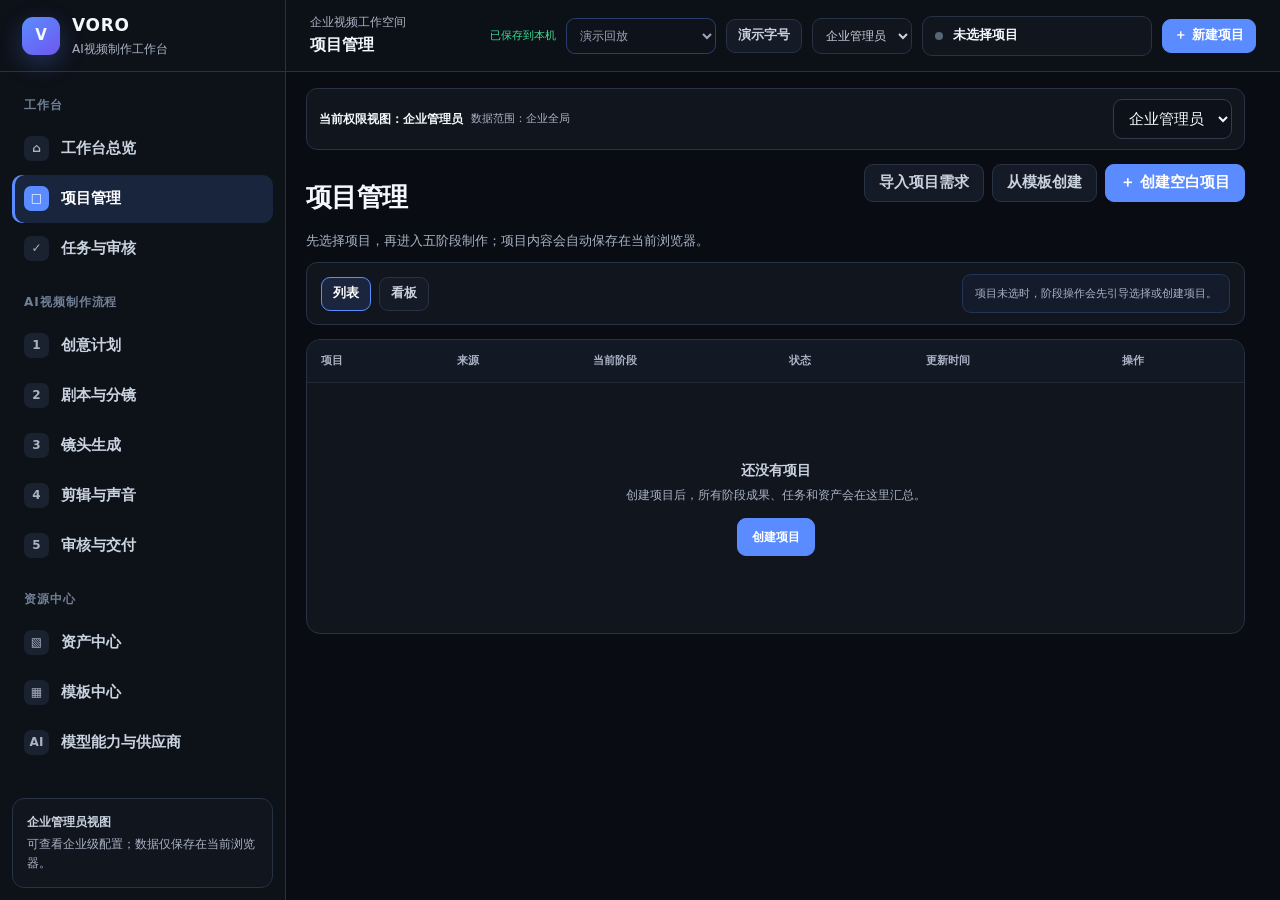
==== commit 6238bdc0: "Fix timeline version and render gate" ====
--- a/index.html
+++ b/index.html
@@ -52,7 +52,7 @@
     .shot-toolbar,.timeline-toolbar{display:flex;align-items:center;justify-content:space-between;gap:10px;padding:11px 14px;background:#121925;border-bottom:1px solid var(--line)}.toolbar-group{display:flex;gap:7px;align-items:center;flex-wrap:wrap}.filter{height:34px;border:1px solid var(--line);border-radius:8px;background:#0d121a;padding:0 9px;color:var(--text-2);font-size:12px}
     .preview{aspect-ratio:16/8.6;min-height:280px;background:#05070a;border:1px solid #263142;border-radius:11px;display:flex;flex-direction:column;align-items:center;justify-content:center;text-align:center;color:var(--text-3);position:relative;overflow:hidden}.preview:before{content:"";position:absolute;inset:0;background:radial-gradient(circle at 50% 45%,rgba(91,140,255,.08),transparent 48%)}.preview b,.preview span,.preview button{position:relative}.preview b{color:var(--text-2);margin-bottom:5px}.preview span{font-size:12px;margin-bottom:12px}
     .audio-tool{padding:12px;border:1px solid var(--line);border-radius:10px;background:#0d121a}.audio-tool+.audio-tool{margin-top:9px}.audio-tool-head{display:flex;justify-content:space-between;gap:10px;align-items:center}.audio-tool b{font-size:13px}.audio-tool p{margin:4px 0 10px;color:var(--text-3);font-size:11px}
-    .timeline{border:1px solid var(--line);border-radius:12px;overflow:hidden;background:#0b1017}.ruler{height:30px;display:grid;grid-template-columns:90px repeat(6,1fr);align-items:center;border-bottom:1px solid var(--line);color:#667389;font-size:10px}.ruler span{padding-left:8px}.track{display:grid;grid-template-columns:90px 1fr;min-height:54px;border-bottom:1px solid var(--line-soft)}.track:last-child{border-bottom:0}.track-name{padding:11px;border-right:1px solid var(--line);color:var(--text-2);font-size:12px;display:flex;align-items:center;gap:6px}.track-name i{width:8px;height:8px;border-radius:50%;background:var(--blue)}.track:nth-child(3) i{background:var(--green)}.track:nth-child(4) i{background:var(--violet)}.track:nth-child(5) i{background:var(--amber)}.track-lane{margin:7px;border:1px dashed #303c50;border-radius:7px;display:flex;align-items:center;justify-content:center;color:#5e6a7e;font-size:11px;min-width:0}.timeline-foot{padding:10px 14px;display:flex;justify-content:space-between;align-items:center;color:var(--text-3);font-size:11px}
+    .timeline{border:1px solid var(--line);border-radius:12px;overflow:hidden;background:#0b1017}.ruler{height:30px;display:grid;grid-template-columns:90px repeat(7,1fr);align-items:center;border-bottom:1px solid var(--line);color:#667389;font-size:10px}.ruler span{padding-left:8px}.track{display:grid;grid-template-columns:90px 1fr;min-height:54px;border-bottom:1px solid var(--line-soft)}.track:last-child{border-bottom:0}.track-name{padding:11px;border-right:1px solid var(--line);color:var(--text-2);font-size:12px;display:flex;align-items:center;gap:6px}.track-name i{width:8px;height:8px;border-radius:50%;background:var(--blue)}.track:nth-child(3) i{background:var(--green)}.track:nth-child(4) i{background:var(--violet)}.track:nth-child(5) i{background:var(--amber)}.track-lane{margin:7px;border:1px dashed #303c50;border-radius:7px;display:flex;align-items:center;justify-content:center;color:#5e6a7e;font-size:11px;min-width:0}.timeline-foot{padding:10px 14px;display:flex;justify-content:space-between;align-items:center;color:var(--text-3);font-size:11px}
     .qc-grid{display:grid;grid-template-columns:repeat(2,minmax(0,1fr));gap:8px}.qc-option{border:1px solid var(--line);border-radius:9px;padding:10px;background:#0d121a}.qc-option label{display:flex;gap:8px;align-items:flex-start;color:var(--text-2);font-size:12px}.qc-option input{accent-color:var(--blue);margin-top:2px}.qc-option small{display:block;color:var(--text-3);margin:5px 0 0 22px}
     .deliverables{display:grid;grid-template-columns:repeat(2,minmax(0,1fr));gap:8px}.delivery{border:1px solid var(--line);border-radius:9px;padding:10px;background:#0d121a;display:flex;gap:9px;align-items:flex-start}.delivery input{accent-color:var(--blue);margin-top:3px}.delivery b{display:block;font-size:12px}.delivery small{color:var(--text-3);font-size:11px}
     .metric-row{display:grid;grid-template-columns:repeat(4,minmax(0,1fr));gap:12px;margin-bottom:14px}.metric-card{min-height:112px;border:1px solid var(--line);border-radius:12px;background:var(--surface);padding:15px}.metric-card span{display:block;color:var(--text-3);font-size:12px}.metric-card b{display:block;font-size:25px;margin:9px 0 2px}.metric-card small{color:#68758a;font-size:11px}.metric-card .metric-empty{color:#68758a;font-size:22px}
@@ -106,6 +106,9 @@
     .version-banner{display:flex;align-items:center;justify-content:space-between;gap:12px;margin-bottom:12px;padding:10px 12px;border:1px solid var(--line);border-radius:10px;background:#111722}.version-banner b{font-size:14px}.version-banner small{display:block;color:var(--text-3);font-size:12px}
     .shot-workbench{display:grid;grid-template-columns:330px minmax(0,1fr);gap:12px;align-items:start}.shot-list-pane{position:sticky;top:78px;max-height:calc(100vh - 130px);overflow:auto;border:1px solid var(--line);border-radius:12px;background:var(--surface)}.shot-list-toolbar{position:sticky;top:0;z-index:2;padding:10px;border-bottom:1px solid var(--line);background:var(--surface)}.shot-row{display:grid;grid-template-columns:74px minmax(0,1fr) auto;gap:9px;align-items:center;width:100%;padding:9px 10px;border:0;border-bottom:1px solid var(--line);background:transparent;color:var(--text);text-align:left}.shot-row:hover,.shot-row.selected{background:rgba(91,140,255,.1)}.shot-row.selected{box-shadow:inset 3px 0 var(--blue)}.shot-row img{width:74px;aspect-ratio:16/9;object-fit:cover;border-radius:6px;background:#070a0f}.shot-row b{display:block;font-size:13px}.shot-row small{display:block;color:var(--text-3);font-size:11px}.shot-detail-pane{min-width:0}.candidate-grid{display:grid;grid-template-columns:repeat(2,minmax(0,1fr));gap:10px}.job-table{width:100%;border-collapse:collapse;font-size:12px}.job-table th,.job-table td{padding:8px;border-bottom:1px solid var(--line);text-align:left}.job-progress{height:6px;min-width:90px;border-radius:99px;background:#1b2432;overflow:hidden}.job-progress i{display:block;height:100%;background:var(--blue)}
     .qc-evidence{display:grid;grid-template-columns:88px minmax(0,1fr) auto;gap:10px;align-items:start}.qc-evidence time{font-family:ui-monospace,monospace;color:var(--blue-2)}.delivery-blocker-list{display:grid;gap:6px;margin:10px 0}.delivery-blocker{padding:8px 10px;border-left:3px solid var(--red);border-radius:6px;background:rgba(255,91,111,.07);font-size:12px}.package-artifact-list{display:grid;grid-template-columns:repeat(2,minmax(0,1fr));gap:8px;margin-top:10px}.package-artifact{padding:9px;border:1px solid var(--line);border-radius:8px;background:#0c1119}.package-artifact b,.package-artifact small{display:block}.package-artifact small{color:var(--text-3)}
+    .render-readiness{margin-bottom:14px}.render-readiness-grid{display:grid;grid-template-columns:repeat(3,minmax(0,1fr));gap:8px}.render-check{display:flex;align-items:flex-start;gap:9px;min-height:68px;padding:10px;border:1px solid var(--line);border-radius:9px;background:#0d121a}.render-check>span:first-child{display:grid;place-items:center;flex:0 0 22px;width:22px;height:22px;border-radius:50%;background:rgba(61,220,151,.12);color:var(--green);font-weight:800}.render-check.blocked>span:first-child{background:rgba(255,91,111,.12);color:var(--red)}.render-check.warning>span:first-child{background:rgba(246,189,96,.12);color:var(--amber)}.render-check b,.render-check small{display:block}.render-check small{margin-top:3px;color:var(--text-3);line-height:1.45}.render-readiness-summary{display:flex;align-items:center;justify-content:space-between;gap:10px;margin-top:10px;padding:10px 12px;border-radius:9px;background:rgba(91,140,255,.08);color:var(--text-2)}.render-readiness-summary.blocked{background:rgba(255,91,111,.07)}.render-readiness-summary small{color:var(--text-3)}
+    @media(max-width:1050px){.render-readiness-grid{grid-template-columns:repeat(2,minmax(0,1fr))}}
+    @media(max-width:650px){.render-readiness-grid{grid-template-columns:1fr}.render-readiness-summary{display:block}}
     body.presentation-mode{--font-xs:13px;--font-sm:15px;--font-md:17px;--font-lg:19px;--font-title:30px}.presentation-mode .nav-item{font-size:16px;min-height:52px}.presentation-mode .btn{font-size:14px}
     @media(max-width:1000px){.workflow-header{grid-template-columns:1fr}.workflow-next-action{justify-content:flex-start}.shot-workbench{grid-template-columns:1fr}.shot-list-pane{position:static;max-height:360px}.candidate-grid,.package-artifact-list{grid-template-columns:1fr}}
     @media(max-width:850px){.top-actions .mode-select{display:none}.workflow-header{position:static}.shot-list-pane{max-height:none}.qc-evidence{grid-template-columns:1fr}}
@@ -148,7 +151,7 @@
         </div>
         <div class="top-actions">
           <span class="save-state saved" id="saveState" aria-live="polite">已保存到本机</span>
-          <select class="role-select mode-select" id="generationModeSelect" aria-label="生成运行模式" title="切换演示回放或实时模型运行"><option value="replay">演示回放</option><option value="live">实时生成</option></select>
+          <select class="role-select mode-select" id="generationModeSelect" aria-label="生成运行模式" title="切换演示回放或实时模型运行"><option value="replay">演示回放</option><option value="live">实时生成（需后端适配器）</option></select>
           <button class="btn btn-sm" data-action="toggle-presentation-mode" title="放大演示字号">演示字号</button>
           <select class="role-select" id="roleSelect" aria-label="预览权限视图"><option value="member">普通成员</option><option value="projectAdmin">项目管理员</option><option value="enterpriseAdmin" selected>企业管理员</option></select>
           <button class="project-select" data-action="go-projects"><i></i><b id="projectNameTop">未选择项目</b></button>
@@ -217,7 +220,7 @@
       <section class="card" style="margin-top:14px"><div class="shot-toolbar"><div class="toolbar-group"><select class="filter"><option>全部镜头</option><option>待生成</option><option>待确认</option><option>已锁定</option></select><select class="filter"><option>全部模型路由</option><option>未配置模型</option></select></div><div class="toolbar-group"><button class="btn btn-sm" data-action="add-shot">＋ 空白镜头</button><button class="btn btn-sm" data-panel="materials">批量绑定素材</button><button class="btn btn-primary btn-sm" data-action="ai-ready">批量生成</button></div></div><div class="card-body" id="shotBoard">${empty('◇','暂无待生成镜头','从剧本与分镜同步镜头，或手动创建空白镜头。每个镜头可独立生成关键帧、首尾帧、视频候选和局部修复。','<button class="btn btn-sm" data-action="add-shot">创建空白镜头</button><button class="btn btn-primary btn-sm" data-action="ai-ready">从分镜同步</button>')}</div></section>
       <div class="grid-2" style="margin-top:14px"><section class="card"><div class="card-head"><div><h3>生成队列</h3><p>查看排队、生成、重试和备用模型状态</p></div><button class="btn btn-xs" data-panel="model">队列策略</button></div><div class="card-body">${empty('↻','当前没有生成任务','提交镜头后，此处显示任务状态、预计耗时和成本。')}</div></section><section class="card"><div class="card-head"><div><h3>版本与候选</h3><p>逐镜头比较候选、锁定版本并回滚</p></div><button class="btn btn-xs" data-panel="history">版本历史</button></div><div class="card-body">${empty('V','暂无镜头版本','生成镜头后，可在此进行A/B对比、AI局部调整、确认和锁定。')}</div></section></div>`}
 
-    function editPage(){const s=STAGES[3];return `${stageHead(s,nextButton('edit'))}<div class="grid-2-1"><section class="card"><div class="card-head"><div><h3>成片预览</h3><p>时间线、声音和字幕修改会同步到预览</p></div><div class="card-actions"><button class="btn btn-xs" data-panel="adjust" data-target="时间线">局部AI</button><button class="btn btn-xs btn-primary" data-action="ai-ready">生成预览</button></div></div><div class="card-body"><div class="preview"><b>暂无可预览内容</b><span>将已确认的视频镜头加入时间线后生成预览。</span><button class="btn btn-sm" data-action="ai-ready">从镜头自动建序列</button></div></div></section>
+    function editPageBlankLegacy(){const s=STAGES[3];return `${stageHead(s,nextButton('edit'))}<div class="grid-2-1"><section class="card"><div class="card-head"><div><h3>成片预览</h3><p>时间线、声音和字幕修改会同步到预览</p></div><div class="card-actions"><button class="btn btn-xs" data-panel="adjust" data-target="时间线">局部AI</button><button class="btn btn-xs btn-primary" data-action="ai-ready">生成预览</button></div></div><div class="card-body"><div class="preview"><b>暂无可预览内容</b><span>将已确认的视频镜头加入时间线后生成预览。</span><button class="btn btn-sm" data-action="ai-ready">从镜头自动建序列</button></div></div></section>
       <aside class="card"><div class="card-head"><div><h3>声音与字幕</h3><p>每类声音独立生成、编辑和混音</p></div></div><div class="card-body"><div class="audio-tool"><div class="audio-tool-head"><b>旁白与语音</b><button class="btn btn-xs" data-panel="model">配置</button></div><p>文本、音色、语速、停顿和发音词典</p><button class="btn btn-xs" data-action="ai-ready">AI生成旁白</button></div><div class="audio-tool"><div class="audio-tool-head"><b>音乐</b><button class="btn btn-xs" data-panel="model">配置</button></div><p>情绪曲线、段落、循环点和版权策略</p><button class="btn btn-xs" data-action="ai-ready">AI生成音乐</button></div><div class="audio-tool"><div class="audio-tool-head"><b>环境声与动作音效</b><button class="btn btn-xs" data-panel="materials">素材</button></div><p>按镜头语义生成并自动对齐动作点</p><button class="btn btn-xs" data-action="ai-ready">AI生成音效</button></div><div class="audio-tool"><div class="audio-tool-head"><b>字幕</b><button class="btn btn-xs" data-panel="requirement">样式</button></div><p>自动转写、断句、校时、翻译和安全区</p><button class="btn btn-xs" data-action="ai-ready">AI生成字幕</button></div></div></aside></div>
       <section class="card" style="margin-top:14px"><div class="timeline-toolbar"><div class="toolbar-group"><button class="btn btn-xs" data-action="timeline-empty">↶ 撤销</button><button class="btn btn-xs" data-action="timeline-empty">↷ 重做</button><button class="btn btn-xs" data-action="timeline-empty">✂ 分割</button><button class="btn btn-xs" data-action="timeline-empty">删除</button></div><div class="toolbar-group"><button class="btn btn-sm" data-panel="adjust" data-target="剪辑节奏">AI剪辑建议</button><button class="btn btn-primary btn-sm" data-action="ai-ready">AI粗剪</button></div></div><div class="timeline"><div class="ruler"><span>轨道</span><span>开始</span><span></span><span></span><span></span><span></span><span>结束</span></div><div class="track"><div class="track-name"><i></i>视频</div><div class="track-lane">拖入已确认镜头</div></div><div class="track"><div class="track-name"><i></i>旁白</div><div class="track-lane">拖入或生成旁白</div></div><div class="track"><div class="track-name"><i></i>音乐</div><div class="track-lane">拖入或生成音乐</div></div><div class="track"><div class="track-name"><i></i>音效</div><div class="track-lane">拖入或生成音效</div></div><div class="track"><div class="track-name"><i></i>字幕</div><div class="track-lane">生成或导入字幕</div></div><div class="timeline-foot"><span>未创建时间线版本</span><span>总时长：--</span></div></div></section>`}
 
@@ -366,8 +369,9 @@
     const DEMO_VERSION=1;
     const LARGE_ASSET_BASE=/\.chatgpt\.site$/i.test(location.hostname)?'https://zhiyuanlu878-crypto.github.io/voro-ai-video-workbench/production/output/':'production/output/';
     const DEMO_MASTER_VIDEO=LARGE_ASSET_BASE+'naval-equipment-90s-final-v8.mp4';
-    const DEMO_FINAL_VIDEO='production/output/naval-equipment-90s-final-v8-web.mp4';
+    const DEMO_FINAL_VIDEO=LARGE_ASSET_BASE+'naval-equipment-90s-final-v8-web.mp4';
     const DEMO_SUBTITLE='production/output/naval-equipment-90s-final-v8.srt';
+    const NAVAL_V8_FIXTURE=Object.freeze({version:'naval-v8',duration:90,ratio:'16:9',sources:Object.freeze(['S01-kling.mp4','S02-kling.mp4','S03-kling.mp4','S04-kling.mp4','S05-kling.mp4','S06-kling1.mp4','S08-kling.mp4','S07-kling.mp4','S06-kling2.mp4','S09-kling4.mp4','S09-kling.mp4','S09-kling1.mp4','S10-svd.mp4','S11-kling.mp4','S12-kling.mp4'].map(x=>`production/generated_clips/${x}`)),audio:Object.freeze({narration:'media/audio/narration-documentary-zh-v7-final.wav',music:'media/audio/music-ocean-documentary.wav',sfx:Object.freeze(['media/audio/sfx-ocean-weather.wav','media/audio/sfx-ship-mechanical.wav','media/audio/sfx-cannon-fire.wav','media/audio/sfx-carrier-aircraft.wav','media/audio/sfx-transition-pack.wav']),subtitle:'production/output/naval-equipment-90s-final-v8.srt'})});
     const REQUIREMENT_REPORT='production/output/requirement-coverage-v8.json';
     const QC_REPORT='production/output/qc-report-v8.json';
     const RIGHTS_REPORT='production/output/rights-manifest-v8.json';
@@ -390,6 +394,7 @@
     const ROLE_TEXT={member:'普通成员',projectAdmin:'项目管理员',enterpriseAdmin:'企业管理员'};
     const CAP_TEXT={text:'文本与策划',image:'图像与关键帧',video:'视频生成',speech:'旁白语音',music:'音乐生成',editing:'智能剪辑',quality:'质量检测'};
     const now=()=>new Date().toISOString();
+    function interruptPersistedJob(job){if(job&&['running','queued'].includes(job.status)){job.status='interrupted';job.interruptedAt=now();job.error='页面刷新或会话中断，点击原操作即可重新开始'}}
     const makeId=p=>`${p}_${crypto.randomUUID?.()||Date.now().toString(36)+Math.random().toString(36).slice(2)}`;
     const esc=v=>String(v??'').replace(/[&<>'"]/g,c=>({'&':'&amp;','<':'&lt;','>':'&gt;',"'":'&#39;','"':'&quot;'}[c]));
     const clone=v=>JSON.parse(JSON.stringify(v));
@@ -401,13 +406,13 @@
         if(!saved||saved.schemaVersion!==4)return defaultState();
         const base=defaultState();
         const restored={...base,...saved,settings:{...base.settings,...(saved.settings||{})},budget:{...base.budget,...(saved.budget||{})},ui:{...base.ui,...(saved.ui||{}),drawer:null,pendingFiles:[]},jobs:{...(saved.jobs||{})}};
-        Object.values(restored.jobs).forEach(job=>{if(job.status==='running')job.status='interrupted'});
+        Object.values(restored.jobs).forEach(interruptPersistedJob);
         return restored;
       }catch{return defaultState()}
     }
     let state=loadState(), lastFocused=null, formSeq=0, renderFocus=false, saveTimer=null;
     function currentProject(){return state.projects.find(p=>p.id===state.currentProjectId)||null}
-    function freshProject(name='',brief='',source='blank',templateId=null){return {id:makeId('project'),name:name||'未命名项目',brief,source,templateId,status:'draft',currentStage:'plan',audience:'',useCase:'',language:'zh-CN',duration:'',ratio:'16:9',resolution:'',constraints:'',generation:{mode:'replay',scenario:null,disclosureAccepted:true,replayFixtureVersion:'naval-v8',providerReady:false},workflow:{stage:'plan',substep:'requirements',completedNodes:[],nextAction:null},requiredTracks:{narration:true,music:true,sfx:true,subtitles:true},requirementItems:[],requirementsConfirmed:false,stageStatus:{plan:'draft',script:'not_started',shots:'not_started',edit:'not_started',delivery:'not_started'},stageVersions:{plan:[],script:[],shots:[],edit:[],delivery:[]},activeVersionIds:{plan:null,script:null,shots:null,edit:null,delivery:null},dependencies:{script:{planVersionId:null},shots:{scriptVersionId:null},edit:{shotsVersionId:null},delivery:{editVersionId:null}},plan:{requirementsSaved:false,parsed:false,job:'idle',directions:[],selected:null,baselineLocked:false,version:0},analysis:null,research:[],liveDemo:null,scenes:[],shots:[],timeline:{clips:[],history:[],future:[],tracks:{narration:'not_started',music:'not_started',sfx:'not_started',subtitles:'not_started'},dirty:false,savedVersion:0,previewStatus:'none'},delivery:{reviewVersion:null,qcStatus:'not_started',issues:[],approvalStatus:'none',exportStatus:'none',package:{status:'not_started',artifacts:[],manifest:null}},visual:{subject:'',environment:'',style:'',negative:''},soundPlan:null,finalMedia:null,versions:[],createdAt:now(),updatedAt:now()}}
+    function freshProject(name='',brief='',source='blank',templateId=null){return {id:makeId('project'),name:name||'未命名项目',brief,source,templateId,status:'draft',currentStage:'plan',audience:'',useCase:'',language:'zh-CN',duration:'',ratio:'16:9',resolution:'',constraints:'',generation:{mode:'replay',scenario:null,disclosureAccepted:true,replayFixtureVersion:'naval-v8',providerReady:false,renderAdapterReady:false},workflow:{stage:'plan',substep:'requirements',completedNodes:[],nextAction:null},requiredTracks:{narration:true,music:true,sfx:true,subtitles:true},requirementItems:[],requirementsConfirmed:false,stageStatus:{plan:'draft',script:'not_started',shots:'not_started',edit:'not_started',delivery:'not_started'},stageVersions:{plan:[],script:[],shots:[],edit:[],delivery:[]},activeVersionIds:{plan:null,script:null,shots:null,edit:null,delivery:null},dependencies:{script:{planVersionId:null},shots:{scriptVersionId:null},edit:{shotsVersionId:null},delivery:{editVersionId:null}},plan:{requirementsSaved:false,parsed:false,job:'idle',directions:[],selected:null,baselineLocked:false,version:0},analysis:null,research:[],liveDemo:null,scenes:[],shots:[],timeline:{clips:[],history:[],future:[],tracks:{narration:'not_started',music:'not_started',sfx:'not_started',subtitles:'not_started'},dirty:false,savedVersion:0,versionSequence:0,savedFingerprint:null,savedStructureFingerprint:null,previewStatus:'none'},delivery:{reviewVersion:null,reviewHistory:[],qcStatus:'not_started',issues:[],approvalStatus:'none',exportStatus:'none',package:{status:'not_started',artifacts:[],manifest:null}},visual:{subject:'',environment:'',style:'',negative:''},soundPlan:null,finalMedia:null,versions:[],createdAt:now(),updatedAt:now()}}
     function persist(label='',quiet=false){
       state.updatedAt=now();
       const safe=clone(state); safe.ui.drawer=null; safe.ui.pendingFiles=[];
@@ -429,7 +434,7 @@
       const stage=STAGES.find(s=>s.key===state.page)||STAGES.find(s=>s.key===p.currentStage)||STAGES[0],guide=p.liveDemo?.enabled?navalGuideState(p):null;
       const done=guide?.done??Math.max(0,STAGES.findIndex(s=>s.key===p.currentStage)),total=guide?.total??5,percent=guide?.percent??Math.round(done/total*100),next=guide?.next||stage.desc;
       const mode=p.generation?.mode==='live'?'live':'replay';
-      return `<div class="workflow-header"><div class="workflow-stage"><em>${stage.no}</em><div><b>${esc(stage.name)}</b><small>主流程 ${stage.no}/5 · ${STATUS_TEXT[p.stageStatus[stage.key]]||'未开始'}</small></div></div><div><div class="workflow-progress"><i style="width:${percent}%"></i></div><small style="display:block;margin-top:6px;color:var(--text-3)">子步骤 ${done}/${total} · ${esc(next)}</small></div><div class="workflow-next-action"><div><b>${mode==='live'?'实时生成':'确定性演示'}</b><small>${mode==='live'?'调用已配置模型并记录成本':'回放已归档成果，不产生模型费用'}</small></div><button class="btn btn-sm" data-page="models">${mode==='live'?'检查模型':'查看路由'}</button></div></div><div class="mode-disclosure ${mode}">${mode==='live'?'实时运行模式：每次生成会调用已配置服务，并记录任务、耗时、费用和来源。':'演示回放模式：使用已归档的确定性成果完整演示交互，不冒充现场模型调用。'}</div>`
+      return `<div class="workflow-header"><div class="workflow-stage"><em>${stage.no}</em><div><b>${esc(stage.name)}</b><small>主流程 ${stage.no}/5 · ${STATUS_TEXT[p.stageStatus[stage.key]]||'未开始'}</small></div></div><div><div class="workflow-progress"><i style="width:${percent}%"></i></div><small style="display:block;margin-top:6px;color:var(--text-3)">子步骤 ${done}/${total} · ${esc(next)}</small></div><div class="workflow-next-action"><div><b>${mode==='live'?'实时生成配置':'确定性演示'}</b><small>${mode==='live'?'模型连接与渲染适配器需分别就绪':'回放已归档成果，不产生模型费用'}</small></div><button class="btn btn-sm" data-page="models">${mode==='live'?'检查服务':'查看路由'}</button></div></div><div class="mode-disclosure ${mode}">${mode==='live'?'实时运行配置：本单文件原型只保存模型与路由配置；最终视频渲染必须接入能返回媒体文件的后端适配器。':'演示回放模式：使用已归档的确定性成果完整演示交互，不冒充现场模型调用。'}</div>`
     }
     function stageShell(title,desc,actions,content){const p=currentProject();return `${projectTools()}${pageHead(title,desc,actions)}${workflowHeader(p)}${content}`}
     function emptyState(title,desc,actions=''){return `<div class="empty"><div class="empty-icon">＋</div><b>${esc(title)}</b><p>${esc(desc)}</p><div class="empty-actions">${actions}</div></div>`}
@@ -437,7 +442,7 @@
     function canAccess(page){return (ROLE_PAGES[state.role]||ROLE_PAGES.member).includes(page)}
     function requireProject(nextPage){if(currentProject())return true;state.ui.pendingPage=nextPage;openDrawer('project-gate',{nextPage});return false}
     function setStage(p,key,status){p.stageStatus[key]=status;p.currentStage=key;p.updatedAt=now()}
-    function markDownstreamStale(p,from){const i=STAGE_KEYS.indexOf(from);STAGE_KEYS.slice(i+1).forEach(k=>{if(p.stageStatus[k]!=='not_started')p.stageStatus[k]='stale'});if(p.finalMedia)p.finalMedia.stale=true;if(from!=='delivery'){p.delivery.reviewVersion=null;p.delivery.approvalStatus='none';p.delivery.exportStatus='none'}}
+    function markDownstreamStale(p,from){const i=STAGE_KEYS.indexOf(from);STAGE_KEYS.slice(i+1).forEach(k=>{if(p.stageStatus[k]!=='not_started')p.stageStatus[k]='stale'});if(from!=='delivery'){if(p.timeline?.clips?.length){markTimelineTracksStale(p);p.timeline.dirty=true;p.timeline.previewStatus='stale'}archiveCurrentReview(p,`上游“${STAGES.find(s=>s.key===from)?.name||from}”已变化`);state.tasks.filter(t=>t.kind==='review'&&t.projectId===p.id&&t.status==='pending_review').forEach(t=>{t.status='superseded';t.updatedAt=now()});p.finalMedia=null;p.delivery.reviewVersion=null;p.delivery.qcStatus='not_started';p.delivery.issues=[];p.delivery.approvalStatus='none';p.delivery.exportStatus='none';p.delivery.package={status:'stale',artifacts:[],manifest:null}}}
     function stageSnapshot(p,stage){if(stage==='plan')return clone({brief:p.brief,audience:p.audience,useCase:p.useCase,duration:p.duration,ratio:p.ratio,constraints:p.constraints,plan:p.plan,requirementItems:p.requirementItems});if(stage==='script')return clone({scenes:p.scenes,shots:p.shots});if(stage==='shots')return clone({shots:p.shots,visual:p.visual});if(stage==='edit')return clone(p.timeline);return clone(p.delivery)}
     function createStageVersion(p,stage,status='draft',reason=''){
       p.stageVersions=p.stageVersions||{plan:[],script:[],shots:[],edit:[],delivery:[]};const versions=p.stageVersions[stage]||[],number=versions.length+1,parentVersionId=p.activeVersionIds?.[stage]||null,id=makeId(`${stage}_version`),version={id,stage,number,status,parentVersionId,snapshot:stageSnapshot(p,stage),reason,createdAt:now(),createdBy:'current-user'};versions.push(version);p.stageVersions[stage]=versions;p.activeVersionIds=p.activeVersionIds||{};p.activeVersionIds[stage]=id;return version
@@ -447,17 +452,17 @@
       const version=createStageVersion(p,stage,'draft',reason||'基于锁定版本创建新草稿');markDownstreamStale(p,stage);return version
     }
     function runJob(key,label,complete,meta={}){
-      if(state.jobs[key]?.status==='running')return;
+      if(state.jobs[key]?.status==='running')return false;
       const p=currentProject(),mode=p?.generation?.mode||'replay';
-      if(mode==='live'&&!p?.generation?.providerReady){toast('实时模型尚未就绪','请先接入并测试当前阶段所需模型；系统不会以模拟结果冒充实时生成。','warn');go('models');return}
+      if(mode==='live'&&!p?.generation?.providerReady){toast('实时模型尚未就绪','请先接入并测试当前阶段所需模型；系统不会以模拟结果冒充实时生成。','warn');return false}
       const startedAt=now(),job={id:key,projectId:p?.id||null,label,status:'running',progress:8,generationMode:mode,stage:state.page,targetId:meta.targetId||null,provider:mode==='replay'?'已归档演示成果':meta.provider||'已配置路由',model:mode==='replay'?'Replay Fixture V8':meta.model||'自动选择',costEstimate:mode==='replay'?0:null,retryCount:(state.jobs[key]?.retryCount||0),startedAt};
-      state.jobs[key]=job;if(p?.liveDemo?.enabled)p.liveDemo.activeJob=job;persist('',true);render(false);
-      const steps=[28,58,82],advance=index=>{if(state.jobs[key]?.status!=='running')return;if(index<steps.length){state.jobs[key].progress=steps[index];if(p?.liveDemo)p.liveDemo.activeJob={...state.jobs[key]};persist('',true);render(false);setTimeout(()=>advance(index+1),220);return}try{complete()}catch(err){state.jobs[key]={...job,status:'failed',progress:100,error:err.message,finishedAt:now()};persist('',true);render(false);toast('AI任务失败',err.message,'warn');return}state.jobs[key]={...job,status:'ready',progress:100,finishedAt:now(),resultCount:meta.resultCount||1};if(p?.liveDemo)p.liveDemo.activeJob={...state.jobs[key]};persist(`${label}已完成`,true);render(false);toast(`${label}已完成`,mode==='replay'?'演示成果已载入，可继续编辑、采用或局部重做':'模型成果已生成并记录来源','success')};
-      setTimeout(()=>advance(0),180)
-    }
-    function jobButton(key,label,action,disabled=false){const j=state.jobs[key],saved=currentProject()?.liveDemo?.activeJob,interrupted=saved?.key===key&&saved.status==='interrupted';return `<button class="btn btn-primary btn-sm" data-action="${action}" ${disabled||j?.status==='running'?'disabled':''}>${j?.status==='running'?`生成中 ${j.progress}%`:interrupted?`继续${label}`:label}</button>`}
+      state.jobs[key]=job;if(p?.liveDemo?.enabled)p.liveDemo.activeJob=job;if(meta.onStart)meta.onStart(job);persist('',true);render(false);
+      const steps=[28,58,82],advance=index=>{if(state.jobs[key]?.status!=='running')return;if(index<steps.length){state.jobs[key].progress=steps[index];if(p?.liveDemo)p.liveDemo.activeJob={...state.jobs[key]};persist('',true);render(false);setTimeout(()=>advance(index+1),220);return}try{complete()}catch(err){if(meta.onFail)meta.onFail(err);state.jobs[key]={...job,status:'failed',progress:100,error:err.message,finishedAt:now()};persist('',true);render(false);toast('AI任务失败',err.message,'warn');return}state.jobs[key]={...job,status:'ready',progress:100,finishedAt:now(),resultCount:meta.resultCount||1};if(p?.liveDemo)p.liveDemo.activeJob={...state.jobs[key]};persist(`${label}已完成`,true);render(false);toast(`${label}已完成`,mode==='replay'?'演示成果已载入，可继续编辑、采用或局部重做':'模型成果已生成并记录来源','success')};
+      setTimeout(()=>advance(0),180);return true
+    }
+    function jobButton(key,label,action,disabled=false,attrs=''){const j=state.jobs[key],saved=currentProject()?.liveDemo?.activeJob,interrupted=j?.status==='interrupted'||saved?.id===key&&saved.status==='interrupted',resumeLabel=label.replace(/^[①②③④⑤]\s*/,'');return `<button class="btn btn-primary btn-sm" data-action="${action}" ${attrs} ${disabled||j?.status==='running'?'disabled':''}>${j?.status==='running'?`生成中 ${j.progress}%`:interrupted?`重新开始：${resumeLabel}`:label}</button>`}
     function normalizeProject(p){
-      p.generation={mode:'replay',scenario:null,disclosureAccepted:true,replayFixtureVersion:'naval-v8',providerReady:false,...(p.generation||{})};
+      p.generation={mode:'replay',scenario:null,disclosureAccepted:true,replayFixtureVersion:'naval-v8',providerReady:false,renderAdapterReady:false,...(p.generation||{})};
       p.workflow={stage:p.currentStage||'plan',substep:'requirements',completedNodes:[],nextAction:null,...(p.workflow||{})};
       p.requiredTracks={narration:true,music:true,sfx:true,subtitles:true,...(p.requiredTracks||{})};
       p.requirementItems=p.requirementItems||[];p.requirementsConfirmed=!!p.requirementsConfirmed;
@@ -465,13 +470,21 @@
       p.activeVersionIds={plan:null,script:null,shots:null,edit:null,delivery:null,...(p.activeVersionIds||{})};
       p.dependencies={script:{planVersionId:null},shots:{scriptVersionId:null},edit:{shotsVersionId:null},delivery:{editVersionId:null},...(p.dependencies||{})};
       p.plan={requirementsSaved:!!p.brief,parsed:false,job:'idle',directions:[],selected:null,baselineLocked:false,version:0,...(p.plan||{})};
+      p.versions=p.versions||[];
       p.scenes=p.scenes||[];p.shots=p.shots||[];
-      p.timeline={clips:[],history:[],future:[],tracks:{narration:'not_started',music:'not_started',sfx:'not_started',subtitles:'not_started'},dirty:false,savedVersion:0,previewStatus:'none',...(p.timeline||{})};
+      p.timeline={clips:[],history:[],future:[],tracks:{narration:'not_started',music:'not_started',sfx:'not_started',subtitles:'not_started'},dirty:false,savedVersion:0,versionSequence:0,savedFingerprint:null,savedStructureFingerprint:null,previewStatus:'none',...(p.timeline||{})};
+      p.timeline.versionSequence=Math.max(Number(p.timeline.versionSequence)||0,Number(p.timeline.savedVersion)||0,...(p.stageVersions.edit||[]).map(v=>Number(v.number)||0),...p.versions.filter(v=>v.stage==='edit').map(v=>Number(v.version)||0));
       p.timeline.tracks={narration:'not_started',music:'not_started',sfx:'not_started',subtitles:'not_started',...(p.timeline.tracks||{})};
-      p.delivery={reviewVersion:null,qcStatus:'not_started',issues:[],approvalStatus:'none',exportStatus:'none',package:{status:'not_started',artifacts:[],manifest:null},...(p.delivery||{})};
+      const recoverableReview=!!p.finalMedia&&!!p.delivery?.reviewVersion&&!p.timeline.dirty;Object.keys(p.timeline.tracks).forEach(k=>{if(p.timeline.tracks[k]==='running'||recoverableReview&&p.timeline.tracks[k]==='failed')p.timeline.tracks[k]=recoverableReview?'ready':'failed'});
+      p.delivery={reviewVersion:null,reviewHistory:[],qcStatus:'not_started',issues:[],approvalStatus:'none',exportStatus:'none',package:{status:'not_started',artifacts:[],manifest:null},...(p.delivery||{})};
+      p.delivery.reviewHistory=p.delivery.reviewHistory||[];
       p.delivery.package={status:'not_started',artifacts:[],manifest:null,...(p.delivery.package||{})};
       p.visual={subject:'',environment:'',style:'',negative:'',...(p.visual||{})};
       p.finalMedia=p.finalMedia||null;p.research=p.research||[];p.analysis=p.analysis||null;p.soundPlan=p.soundPlan||null;p.liveDemo=p.liveDemo||null;
+      if(p.generation?.scenario==='naval'||p.liveDemo?.scenario==='naval')p.shots.forEach((s,i)=>{const adopted=s.candidates?.find(x=>x.id===s.adoptedCandidateId);if(!s.replayFixtureContentFingerprint&&adopted?.src===NAVAL_V8_FIXTURE.sources[i])s.replayFixtureContentFingerprint=shotContentFingerprint(s)});
+      if(p.timeline.savedVersion&&!p.timeline.dirty&&!p.timeline.savedFingerprint){p.timeline.savedStructureFingerprint=timelineStructureFingerprint(p);p.timeline.savedFingerprint=timelineFingerprint(p)}
+      if(p.delivery.reviewVersion&&!p.delivery.reviewVersion.timelineFingerprint&&!p.finalMedia?.stale)p.delivery.reviewVersion.timelineFingerprint=p.timeline.savedFingerprint;
+      if(p.delivery.reviewVersion&&!reviewMatchesSavedTimeline(p)){archiveCurrentReview(p,'载入时发现审核版与当前时间线或归档基线不一致');p.finalMedia=null;p.timeline.previewStatus='stale';p.delivery.reviewVersion=null;p.delivery.qcStatus='not_started';p.delivery.issues=[];p.delivery.approvalStatus='none';p.delivery.exportStatus='none';p.delivery.package={status:'stale',artifacts:[],manifest:null};if(p.stageStatus.edit!=='not_started')p.stageStatus.edit='draft';if(p.stageStatus.delivery!=='not_started')p.stageStatus.delivery='stale'}
       if(p.liveDemo?.activeJob?.status==='running')p.liveDemo.activeJob={...p.liveDemo.activeJob,status:'interrupted',interruptedAt:now()};
       return p
     }
@@ -536,7 +549,7 @@
       shotDefs.forEach((s,i)=>assets.push({id:`demo_asset_clip_${i+1}`,name:`视频片段 ${String(i+1).padStart(2,'0')} · ${s.name}`,mediaType:'video',status:'ready',scope:{level:'project',projectId,stageKey:'shots',targetId:`demo_shot_${String(i+1).padStart(2,'0')}`},source:'可灵与公开图生视频流程生成',license:'pending',rightsNote:'仅供内部审片；商业发布前需确认平台授权。',tags:['客户样例','视频片段'],url:`production/generated_clips/${s.clip}`,fileMeta:{mime:'video/mp4',size:720000},demoKey:DEMO_KEY,demoOwnerId:projectId,createdAt,updatedAt:createdAt}));
       [{name:'最终V7音画字幕合成版',mediaType:'video',url:DEMO_FINAL_VIDEO,mime:'video/mp4',size:15590000,stageKey:'delivery'},{name:'最终90秒中文旁白',mediaType:'audio',url:'media/audio/narration-documentary-zh-v7-final.wav',mime:'audio/wav',size:8240000,stageKey:'edit'},{name:'海洋纪录片配乐',mediaType:'audio',url:'media/audio/music-ocean-documentary.wav',mime:'audio/wav',size:4120000,stageKey:'edit'},{name:'主炮动作音效',mediaType:'audio',url:'media/audio/sfx-cannon-fire.wav',mime:'audio/wav',size:370000,stageKey:'edit'},{name:'舰载机动作音效',mediaType:'audio',url:'media/audio/sfx-carrier-aircraft.wav',mime:'audio/wav',size:730000,stageKey:'edit'},{name:'海浪天气环境声',mediaType:'audio',url:'media/audio/sfx-ocean-weather.wav',mime:'audio/wav',size:820000,stageKey:'edit'},{name:'舰船机械环境声',mediaType:'audio',url:'media/audio/sfx-ship-mechanical.wav',mime:'audio/wav',size:640000,stageKey:'edit'},{name:'最终简体中文字幕',mediaType:'document',url:DEMO_SUBTITLE,mime:'application/x-subrip',size:1770,stageKey:'delivery'}].forEach((a,i)=>assets.push({id:`demo_asset_final_${i+1}`,name:a.name,mediaType:a.mediaType,status:'ready',scope:{level:'project',projectId,stageKey:a.stageKey,targetId:null},source:'项目最终制作成果',license:'internal',rightsNote:'客户演示使用；商业发布前复核全部生成平台授权。',tags:['客户样例','最终成果'],url:a.url,fileMeta:{mime:a.mime,size:a.size},demoKey:DEMO_KEY,demoOwnerId:projectId,createdAt,updatedAt:createdAt}));
       const reviewTask={id:'demo_review_task_v7',kind:'review',title:'海洋舰船装备效果演示 · 客户审核版 V7',projectId,stageKey:'delivery',artifact:{type:'review-version',label:'客户审核版 V7',version:'V7'},creator:'current-user',assignee:'current-user',priority:'high',status:'approved',demoKey:DEMO_KEY,demoOwnerId:projectId,createdAt,updatedAt:createdAt};
-      return {project,assets,connections,routes,reviewTask};
+      project.generation={mode:'replay',scenario:'naval',disclosureAccepted:true,replayFixtureVersion:'naval-v8',providerReady:false,renderAdapterReady:false};project.liveDemo={enabled:true,scenario:'naval',sessionId:'demo_archived_v8',version:1,currentStep:'delivered',completedSteps:['brief','analysis','plan','script','storyboard','keyframes','videos','shots','edit','review','delivery'],startedAt:createdAt};normalizeProject(project);return {project,assets,connections,routes,reviewTask};
     }
 
     function isNavalScenario(p){const text=p?.brief||'';return /水面舰船|主力列装型号/.test(text)&&/舰船三维模型|三维模型/.test(text)&&/舰载机/.test(text)&&/海浪|海洋环境/.test(text)}
@@ -588,10 +601,11 @@
     }
     function createNavalPlanDirections(){const template=buildCustomerDemoBundle().project;return template.plan.directions.map((d,i)=>({...clone(d),id:makeId('direction'),version:i+1,humanEdited:false,createdAt:now()}))}
     function generateNavalStoryboard(p){
-      const template=buildCustomerDemoBundle().project,sceneMap=new Map();
+      const template=buildCustomerDemoBundle().project,sceneMap=new Map(),versionSequence=Math.max(Number(p.timeline?.versionSequence)||0,Number(p.timeline?.savedVersion)||0);
+      archiveCurrentReview(p,'重新生成场景与分镜');const reviewHistory=clone(p.delivery?.reviewHistory||[]);
       p.scenes=template.scenes.map(s=>{const id=makeId('scene');sceneMap.set(s.id,id);return {id,name:s.name,description:s.description,locked:false,createdAt:now(),source:'ai'}});
-      p.shots=template.shots.map((s,i)=>{const frame=s.candidates.find(c=>c.mediaType==='image'),video=s.candidates.find(c=>c.mediaType==='video');return {id:makeId('shot'),sceneId:sceneMap.get(s.sceneId),name:s.name,visual:s.visual,narration:s.narration,screenText:s.screenText,duration:s.duration,shotSize:s.shotSize,camera:s.camera,acceptance:s.acceptance,status:'draft',locked:false,version:1,candidates:[],adoptedCandidateId:null,mediaPlan:{poster:frame?.src||frame?.poster,video:video?.src,prompt:frame?.prompt||video?.prompt,frameNo:i+1},createdAt:now()}});
-      p.visual=clone(template.visual);p.soundPlan=null;p.finalMedia=null;p.delivery={reviewVersion:null,qcStatus:'not_started',issues:[],approvalStatus:'none',exportStatus:'none'};p.timeline={clips:[],history:[],future:[],tracks:{narration:'not_started',music:'not_started',sfx:'not_started',subtitles:'not_started'},dirty:false,savedVersion:0,previewStatus:'none'};p.liveDemo.currentStep='script';p.liveDemo.completedSteps=[...new Set([...(p.liveDemo.completedSteps||[]),'plan','script'])];state.ui.selectedSceneId=p.scenes[0]?.id||null;state.ui.selectedShotId=p.shots[0]?.id||null;state.ui.scriptView='storyboard';setStage(p,'script','draft')
+      p.shots=template.shots.map((s,i)=>{const frame=s.candidates.find(c=>c.mediaType==='image'),video=s.candidates.find(c=>c.mediaType==='video');return {id:makeId('shot'),sceneId:sceneMap.get(s.sceneId),name:s.name,visual:s.visual,narration:s.narration,screenText:s.screenText,duration:s.duration,shotSize:s.shotSize,camera:s.camera,acceptance:s.acceptance,status:'draft',locked:false,version:1,candidates:[],adoptedCandidateId:null,replayFixtureContentFingerprint:s.replayFixtureContentFingerprint||shotContentFingerprint(s),mediaPlan:{poster:frame?.src||frame?.poster,video:video?.src,prompt:frame?.prompt||video?.prompt,frameNo:i+1},createdAt:now()}});
+      p.visual=clone(template.visual);p.soundPlan=null;p.finalMedia=null;p.delivery={reviewVersion:null,reviewHistory,qcStatus:'not_started',issues:[],approvalStatus:'none',exportStatus:'none',package:{status:'not_started',artifacts:[],manifest:null}};p.timeline={clips:[],history:[],future:[],tracks:{narration:'not_started',music:'not_started',sfx:'not_started',subtitles:'not_started'},dirty:false,savedVersion:0,versionSequence,savedFingerprint:null,savedStructureFingerprint:null,previewStatus:'none'};p.liveDemo.currentStep='script';p.liveDemo.completedSteps=[...new Set([...(p.liveDemo.completedSteps||[]),'plan','script'])];state.ui.selectedSceneId=p.scenes[0]?.id||null;state.ui.selectedShotId=p.shots[0]?.id||null;state.ui.scriptView='storyboard';setStage(p,'script','draft')
     }
     function recordGeneratedAsset(p,s,c){if(!c?.src||state.assets.some(a=>a.sourceCandidateId===c.id))return;state.assets.unshift({id:makeId('asset'),name:`${c.mediaType==='video'?'视频候选':'关键帧'} · ${s.name}`,mediaType:c.mediaType,status:'ready',scope:{level:'project',projectId:p.id,stageKey:'shots',targetId:s.id},source:c.modelRoute,license:'pending',rightsNote:c.mediaType==='video'?'内部演示生成记录；商业发布前确认平台授权。':'内部演示生成记录；商业发布前复核参考与生成素材授权。',tags:['现场逐步演示',c.mediaType==='video'?'视频候选':'关键帧'],url:c.src,fileMeta:{mime:c.mediaType==='video'?'video/mp4':'image/png',size:c.mediaType==='video'?720000:2000000},sourceCandidateId:c.id,demoOwnerId:p.id,liveDemo:true,createdAt:now(),updatedAt:now()})}
     function addNavalCandidate(p,s,kind){
@@ -600,7 +614,7 @@
     function ensureNavalSoundPlan(p){if(!p.soundPlan&&ensureNavalLiveDemo(p))p.soundPlan=clone(buildCustomerDemoBundle().project.soundPlan);return p.soundPlan}
     function soundResultHtml(p,key){if(p.timeline.tracks[key]!=='ready')return'';const sp=ensureNavalSoundPlan(p);if(!sp)return'';if(key==='narration')return `<div class="live-sound-result"><b>${esc(sp.narration.name)}</b><small>${esc(sp.narration.note)}</small><audio controls preload="none" src="${esc(resolveMediaPath(sp.narration.src))}"></audio></div>`;if(key==='music')return `<div class="live-sound-result"><b>${esc(sp.music.name)}</b><small>${esc(sp.music.note)}</small><audio controls preload="none" src="${esc(resolveMediaPath(sp.music.src))}"></audio></div>`;if(key==='sfx')return `<div class="live-sound-result"><b>五组动作与环境音效成果</b><small>每一组都可独立试听、替换并在时间线上重新对齐。</small>${(sp.sfx||[]).map((x,i)=>`<div class="package-artifact"><b>A3.${i+1} · ${esc(x.name)}</b><audio controls preload="none" src="${esc(resolveMediaPath(x.src))}"></audio></div>`).join('')}</div>`;return `<div class="live-sound-result"><b>${esc(sp.subtitle.name)}</b><small>${esc(sp.subtitle.note)}</small><div class="demo-file-links"><a class="btn btn-xs" href="${esc(resolveMediaPath(sp.subtitle.src))}" target="_blank" rel="noopener">打开SRT字幕</a></div></div>`}
     function prepareNavalFinalMedia(p){
-      const template=buildCustomerDemoBundle().project,sequence=8;ensureNavalSoundPlan(p);p.soundPlan.subtitle={name:'V8最终简体中文字幕',src:DEMO_SUBTITLE,note:'与V8旁白和90秒成片重新校时。'};p.finalMedia={...clone(template.finalMedia),src:DEMO_FINAL_VIDEO,masterSrc:DEMO_MASTER_VIDEO,subtitleSrc:DEMO_SUBTITLE,version:'V8',title:'90秒V8视频、音频与字幕合成审核版',createdAt:now(),stale:false};p.delivery.reviewVersion={id:makeId('review'),label:'客户审核版 V8',sequence,timelineVersion:p.timeline.savedVersion,videoSrc:DEMO_FINAL_VIDEO,createdAt:now()};p.delivery.qcStatus='not_started';p.delivery.issues=[];p.delivery.approvalStatus='none';p.delivery.exportStatus='none';p.delivery.package={status:'not_started',artifacts:[],manifest:null};p.timeline.previewStatus='ready';p.liveDemo.currentStep='review';p.liveDemo.completedSteps=[...new Set([...(p.liveDemo.completedSteps||[]),'edit','review'])];
+      const template=buildCustomerDemoBundle().project,priorSequence=Math.max(0,p.delivery.reviewVersion?.sequence||0,...(p.delivery.reviewHistory||[]).map(x=>x.reviewVersion?.sequence||0)),sequence=priorSequence+1;archiveCurrentReview(p,'重新渲染审核版');ensureNavalSoundPlan(p);p.soundPlan.subtitle={name:'V8最终简体中文字幕',src:DEMO_SUBTITLE,note:'与V8旁白和90秒成片重新校时。'};p.finalMedia={...clone(template.finalMedia),src:DEMO_FINAL_VIDEO,masterSrc:DEMO_MASTER_VIDEO,subtitleSrc:DEMO_SUBTITLE,version:'V8',fixtureVersion:'naval-v8',timelineFingerprint:p.timeline.savedFingerprint,title:`90秒V8归档媒体 · 时间线 V${p.timeline.savedVersion} 审核演示`,createdAt:now(),stale:false};p.delivery.reviewVersion={id:makeId('review'),label:`客户审核版 R${sequence} · 归档媒体 V8`,sequence,timelineVersion:p.timeline.savedVersion,timelineFingerprint:p.timeline.savedFingerprint,fixtureVersion:'naval-v8',videoSrc:DEMO_FINAL_VIDEO,createdAt:now()};p.delivery.qcStatus='not_started';p.delivery.issues=[];p.delivery.approvalStatus='none';p.delivery.exportStatus='none';p.delivery.package={status:'not_started',artifacts:[],manifest:null};p.timeline.previewStatus='ready';p.liveDemo.currentStep='review';p.liveDemo.completedSteps=[...new Set([...(p.liveDemo.completedSteps||[]),'edit','review'])];
       const finals=[{name:'V8高码率母版',mediaType:'video',url:DEMO_MASTER_VIDEO,mime:'video/mp4',size:50980000,stageKey:'delivery'},{name:'V8网页播放版',mediaType:'video',url:DEMO_FINAL_VIDEO,mime:'video/mp4',size:22410000,stageKey:'delivery'},{name:'最终90秒中文旁白',mediaType:'audio',url:p.soundPlan.narration.src,mime:'audio/wav',size:8640078,stageKey:'edit'},{name:'V8最终简体中文字幕',mediaType:'document',url:DEMO_SUBTITLE,mime:'application/x-subrip',size:1810,stageKey:'delivery'}];finals.forEach(a=>{if(!state.assets.some(x=>x.demoOwnerId===p.id&&x.url===a.url))state.assets.unshift({id:makeId('asset'),name:a.name,mediaType:a.mediaType,status:'ready',scope:{level:'project',projectId:p.id,stageKey:a.stageKey,targetId:null},source:'确定性演示回放成果',license:'pending',rightsNote:'仅供内部审片；商业发布前须补齐生成平台与参考素材授权。',tags:['现场逐步演示','最终成果'],url:a.url,fileMeta:{mime:a.mime,size:a.size},demoOwnerId:p.id,liveDemo:true,createdAt:now(),updatedAt:now()})})
     }
     function runNavalDemoQc(p){
@@ -629,7 +643,7 @@
       {type:'delivery_manifest',name:'交付清单',url:DELIVERY_MANIFEST,note:'JSON'}
     ].filter(x=>x.url)}
     function resetLiveDemo(p){
-      if(!p?.liveDemo?.enabled)return;const resetCount=(p.liveDemo.resetCount||0)+1;state.assets=state.assets.filter(x=>x.demoOwnerId!==p.id);state.tasks=state.tasks.filter(x=>x.demoOwnerId!==p.id&&x.projectId!==p.id);state.routes=state.routes.filter(x=>x.demoOwnerId!==p.id);state.modelConnections=state.modelConnections.filter(x=>x.demoOwnerId!==p.id);Object.keys(state.jobs).forEach(k=>{if(state.jobs[k].projectId===p.id)delete state.jobs[k]});p.status='draft';p.currentStage='plan';p.stageStatus={plan:'draft',script:'not_started',shots:'not_started',edit:'not_started',delivery:'not_started'};p.stageVersions={plan:[],script:[],shots:[],edit:[],delivery:[]};p.activeVersionIds={plan:null,script:null,shots:null,edit:null,delivery:null};p.dependencies={script:{planVersionId:null},shots:{scriptVersionId:null},edit:{shotsVersionId:null},delivery:{editVersionId:null}};p.plan={requirementsSaved:true,parsed:false,job:'idle',directions:[],selected:null,baselineLocked:false,version:0};p.requirementItems=[];p.requirementsConfirmed=false;p.analysis=null;p.research=[];p.scenes=[];p.shots=[];p.timeline={clips:[],history:[],future:[],tracks:{narration:'not_started',music:'not_started',sfx:'not_started',subtitles:'not_started'},dirty:false,savedVersion:0,previewStatus:'none'};p.delivery={reviewVersion:null,qcStatus:'not_started',issues:[],approvalStatus:'none',exportStatus:'none',package:{status:'not_started',artifacts:[],manifest:null}};p.visual={subject:'',environment:'',style:'',negative:''};p.soundPlan=null;p.finalMedia=null;p.versions=[];p.generation={mode:'replay',scenario:'naval',disclosureAccepted:true,replayFixtureVersion:'naval-v8',providerReady:false};p.liveDemo={enabled:true,scenario:'naval',sessionId:makeId('live_demo'),version:1,currentStep:'brief',completedSteps:['brief'],resetCount,startedAt:now()};state.ui.selectedSceneId=null;state.ui.selectedShotId=null;state.ui.selectedClipId=null;persist('重新开始现场逐步演示',true);closeDrawer();go('plan');toast('演示进度已重置','保留项目名称和原始需求，其他生成成果已清空','success')
+      if(!p?.liveDemo?.enabled)return;const resetCount=(p.liveDemo.resetCount||0)+1;state.assets=state.assets.filter(x=>x.demoOwnerId!==p.id);state.tasks=state.tasks.filter(x=>x.demoOwnerId!==p.id&&x.projectId!==p.id);state.routes=state.routes.filter(x=>x.demoOwnerId!==p.id);state.modelConnections=state.modelConnections.filter(x=>x.demoOwnerId!==p.id);Object.keys(state.jobs).forEach(k=>{if(state.jobs[k].projectId===p.id)delete state.jobs[k]});p.status='draft';p.currentStage='plan';p.stageStatus={plan:'draft',script:'not_started',shots:'not_started',edit:'not_started',delivery:'not_started'};p.stageVersions={plan:[],script:[],shots:[],edit:[],delivery:[]};p.activeVersionIds={plan:null,script:null,shots:null,edit:null,delivery:null};p.dependencies={script:{planVersionId:null},shots:{scriptVersionId:null},edit:{shotsVersionId:null},delivery:{editVersionId:null}};p.plan={requirementsSaved:true,parsed:false,job:'idle',directions:[],selected:null,baselineLocked:false,version:0};p.requirementItems=[];p.requirementsConfirmed=false;p.analysis=null;p.research=[];p.scenes=[];p.shots=[];p.timeline={clips:[],history:[],future:[],tracks:{narration:'not_started',music:'not_started',sfx:'not_started',subtitles:'not_started'},dirty:false,savedVersion:0,versionSequence:0,savedFingerprint:null,savedStructureFingerprint:null,previewStatus:'none'};p.delivery={reviewVersion:null,reviewHistory:[],qcStatus:'not_started',issues:[],approvalStatus:'none',exportStatus:'none',package:{status:'not_started',artifacts:[],manifest:null}};p.visual={subject:'',environment:'',style:'',negative:''};p.soundPlan=null;p.finalMedia=null;p.versions=[];p.generation={mode:'replay',scenario:'naval',disclosureAccepted:true,replayFixtureVersion:'naval-v8',providerReady:false,renderAdapterReady:false};p.liveDemo={enabled:true,scenario:'naval',sessionId:makeId('live_demo'),version:1,currentStep:'brief',completedSteps:['brief'],resetCount,startedAt:now()};state.ui.selectedSceneId=null;state.ui.selectedShotId=null;state.ui.selectedClipId=null;persist('重新开始现场逐步演示',true);closeDrawer();go('plan');toast('演示进度已重置','保留项目名称和原始需求，其他生成成果已清空','success')
     }
     function retireLegacyCompletedDemo(){const ids=state.projects.filter(p=>p.isDemo&&p.demoKey===DEMO_KEY).map(p=>p.id);if(!ids.length)return;state.projects=state.projects.filter(p=>!ids.includes(p.id));state.assets=state.assets.filter(x=>!ids.includes(x.demoOwnerId));state.tasks=state.tasks.filter(x=>!ids.includes(x.demoOwnerId));state.routes=state.routes.filter(x=>!ids.includes(x.demoOwnerId));state.modelConnections=state.modelConnections.filter(x=>!ids.includes(x.demoOwnerId));if(ids.includes(state.currentProjectId))state.currentProjectId=null;persist('',true)}
     function planAnalysisBaseHtml(p){if(!p.analysis)return'';const a=p.analysis;return `<section class="card demo-card demo-analysis"><div class="card-head"><div><h3>AI需求解析成果</h3><p>${esc(a.goal)}</p></div>${statusPill('ready')}</div><div class="card-body"><div class="demo-summary-grid"><div class="demo-summary-block"><h4>必须覆盖</h4><ul>${(a.required||[]).map(x=>`<li>${esc(x)}</li>`).join('')}</ul></div><div class="demo-summary-block"><h4>内容边界</h4><ul>${(a.boundaries||[]).map(x=>`<li>${esc(x)}</li>`).join('')}</ul></div><div class="demo-summary-block"><h4>主要生成风险</h4><ul>${(a.risks||[]).map(x=>`<li>${esc(x)}</li>`).join('')}</ul></div></div>${p.liveDemo?.enabled?'<div class="demo-coverage"><span>建议90秒</span><span>16:9横屏</span><span>写实纪录片</span><span>六场景15镜头</span><span>全声音轨</span></div>':''}</div></section>${p.research?.length?`<section class="card demo-card demo-research"><div class="card-head"><div><h3>公开事实校验与参考资料</h3><p>仅用于核验公开舰型外观和公开活动类型，不直接把网页媒体作为最终成片素材。</p></div><span>${p.research.length} 项</span></div><div class="card-body"><div class="source-list">${p.research.map(r=>`<a class="source-item" href="${esc(r.url)}" target="_blank" rel="noopener noreferrer"><b>${esc(r.title)}</b><small>${esc(r.note)}</small></a>`).join('')}</div></div></section>`:''}`}
@@ -752,12 +766,60 @@
     }
 
     function timelineTracks(p){const clips=p.timeline.clips;const clipHtml=clips.map(c=>`<button class="timeline-clip ${state.ui.selectedClipId===c.id?'selected':''}" data-action="select-clip" data-id="${c.id}" style="flex:${Math.max(.6,Number(c.duration)||1)} 0 70px"><span>${esc(c.label)}</span><small>${Number(c.duration).toFixed(1)}s</small></button>`).join('');return `<div class="timeline"><div class="ruler"><span>轨道</span><span>00:00</span><span>00:15</span><span>00:30</span><span>00:45</span><span>01:00</span><span>01:15</span></div><div class="track"><div class="track-name"><i></i>V1 视频</div><div class="track-lane ${clips.length?'has-clips':''}">${clipHtml||'等待建立序列'}</div></div>${[['narration','A1 旁白'],['music','A2 音乐'],['sfx','A3 音效'],['subtitles','T1 字幕']].map(([k,n])=>`<div class="track"><div class="track-name"><i></i>${n}</div><div class="track-lane">${p.timeline.tracks[k]==='ready'?'AI成果已就绪':p.timeline.tracks[k]==='running'?'生成中…':'尚未生成'}</div></div>`).join('')}<div class="timeline-foot"><span>总时长 ${clips.reduce((n,c)=>n+Number(c.duration||0),0).toFixed(1)} 秒</span><span>时间线 V${p.timeline.savedVersion||1} · ${p.timeline.dirty?'未保存':'已保存'}</span></div></div>`}
-    function editPage(){
+    function editPageLegacy(){
       const p=currentProject();if(!p)return `${pageHead('剪辑与声音','先选择项目。')}${emptyState('尚未选择项目','选择项目后再进行时间线编辑。','<button class="btn btn-primary" data-page="projects">选择项目</button>')}`;
       const locked=p.shots.filter(s=>s.locked),t=p.timeline,selected=t.clips.find(c=>c.id===state.ui.selectedClipId),tracksReady=Object.entries(p.requiredTracks).every(([k,v])=>!v||t.tracks[k]==='ready'),allShotsLocked=p.shots.length>0&&locked.length===p.shots.length,total=t.clips.reduce((n,c)=>n+Number(c.duration||0),0),durationOk=!p.duration||Math.abs(total-Number(p.duration))<=.2,renderReady=!!t.savedVersion&&!t.dirty&&tracksReady&&allShotsLocked&&durationOk;
       const actions=`<button class="btn" data-action="auto-sequence" ${!allShotsLocked||t.clips.length?'disabled':''}>① 从锁定镜头建序列</button>${p.liveDemo?.enabled?`<button class="btn" data-action="batch-generate-tracks" ${!t.clips.length||tracksReady?'disabled':''}>② AI生成全部声音与字幕</button>`:''}<button class="btn" data-action="save-timeline" ${!t.clips.length||!t.dirty?'disabled':''}>③ 保存时间线版本</button>${jobButton(`review:${p.id}`,'④ 渲染90秒审核版','render-review',!renderReady)}`;
       const statusTitle=p.finalMedia?'90秒审核版已经生成':!t.clips.length?'等待建立时间线':!tracksReady?'时间线已建立，等待生成声音与字幕':t.dirty?'声音与画面已就绪，等待保存版本':'时间线版本已保存，可渲染审核版';
       return stageShell('剪辑与声音','把已锁定视频进入可撤销时间线，再分别生成旁白、音乐、音效和字幕。',actions,`<div class="stage-alert ${p.finalMedia?'success':''}"><div><b>${statusTitle}</b><p>${p.finalMedia?'最终成片首次在“渲染审核版”完成后出现，并同步到审核与交付阶段。':`视频片段 ${t.clips.length}/15 · 声音字幕 ${Object.values(t.tracks).filter(x=>x==='ready').length}/4 · 总时长 ${total.toFixed(1)}秒。`}</p></div></div><div class="grid-2-1"><div class="stack"><section class="card"><div class="card-head"><div><h3>动态预览</h3><p>最终成片不会预置；只有保存时间线并完成渲染后才显示。</p></div>${statusPill(p.finalMedia?'ready':'draft')}</div><div class="card-body">${p.finalMedia?finalVideoPlayer(p,'editFinalVideo','当前时间线合成版本'):`<div class="preview"><b>${t.clips.length?'当前为可编辑时间线代理':'尚无可预览内容'}</b><span>${t.clips.length?'生成所有声音轨、保存版本后点击“渲染90秒审核版”。':'先从15个已锁定镜头建立序列。'}</span></div>`}</div></section><section class="card"><div class="timeline-toolbar"><div class="toolbar-group"><button class="btn btn-sm" data-action="undo-timeline" ${!t.history.length?'disabled':''}>↶ 撤销</button><button class="btn btn-sm" data-action="redo-timeline" ${!t.future.length?'disabled':''}>↷ 重做</button><button class="btn btn-sm" data-action="split-clip" ${!selected?'disabled':''}>✂ 分割</button><button class="btn btn-sm btn-danger" data-action="delete-clip" ${!selected?'disabled':''}>删除片段</button></div><span class="save-state ${t.dirty?'':'saved'}">${t.dirty?'有未保存更改':'当前版本已保存'}</span></div><div class="card-body">${timelineTracks(p)}</div></section></div><aside class="stack"><section class="card"><div class="card-head"><h3>片段检查器</h3></div><div class="card-body">${selected?`<div class="form-group"><label class="form-label">片段名称</label><input class="input" data-clip-field="label" data-id="${selected.id}" value="${esc(selected.label)}"></div><div class="form-group"><label class="form-label">时长（秒）</label><input class="input" type="number" min="0.2" step="0.1" data-clip-field="duration" data-id="${selected.id}" value="${esc(selected.duration)}"></div><div class="artifact-actions"><button class="btn btn-sm" data-action="split-clip">从中点分割</button><button class="btn btn-sm" data-action="ai-recut">AI局部重剪</button></div>`:emptyState('尚未选择片段','点击时间线中的视频片段后，可编辑、分割或局部AI重剪。')}</div></section><section class="card"><div class="card-head"><div><h3>声音与字幕成果</h3><p>每项点击后才产生实际可查看成果。</p></div></div><div class="card-body">${[['narration','旁白语音'],['music','音乐'],['sfx','动作音效'],['subtitles','字幕']].map(([k,n])=>`<div class="audio-tool"><div class="audio-tool-head"><b>${n}</b>${statusPill(t.tracks[k])}</div><p>${t.tracks[k]==='ready'?'成果已生成并写入当前时间线。':'根据项目需求与当前时间线生成。'}</p><button class="btn btn-xs" data-action="generate-track" data-key="${k}" ${!t.clips.length||t.tracks[k]==='running'?'disabled':''}>${t.tracks[k]==='ready'?'重新生成':'AI生成'}</button>${soundResultHtml(p,k)}</div>`).join('')}</div></section></aside></div>`)
+    }
+
+    const EDIT_TRACK_NAMES={narration:'旁白',music:'音乐',sfx:'音效',subtitles:'字幕'};
+    function normalizedTargetDuration(value){const match=String(value??'').match(/\d+(?:\.\d+)?/),n=match?Number(match[0]):NaN;return Number.isFinite(n)&&n>0?n:null}
+    function shotContentFingerprint(s){return JSON.stringify([s.name||'',s.visual||'',s.narration||'',s.screenText||'',String(s.duration??''),s.shotSize||'',s.camera||'',s.acceptance||''])}
+    function timelineStructureFingerprint(p){return JSON.stringify({scriptVersionId:p.dependencies?.shots?.scriptVersionId||p.activeVersionIds?.script||null,shotsVersionId:p.dependencies?.edit?.shotsVersionId||p.activeVersionIds?.shots||null,scenes:p.scenes.map(s=>[s.id,s.name,s.description,s.locked]),shots:p.shots.map(s=>[s.id,s.version,s.locked,s.adoptedCandidateId,shotContentFingerprint(s)]),clips:p.timeline.clips.map(c=>[c.id,c.sourceId,c.start,c.duration,c.trimIn,c.trimOut,c.src])})}
+    function timelineFingerprint(p){return JSON.stringify({structure:timelineStructureFingerprint(p),version:p.timeline.savedVersion,tracks:p.timeline.tracks,requiredTracks:p.requiredTracks,target:normalizedTargetDuration(p.duration),ratio:p.ratio,generationMode:p.generation?.mode,soundPlan:p.soundPlan?{narration:p.soundPlan.narration?.src,music:p.soundPlan.music?.src,sfx:(p.soundPlan.sfx||[]).map(x=>x.src),subtitle:p.soundPlan.subtitle?.src}:null})}
+    function replayFixtureCompatibility(p){
+      if(p.generation?.mode!=='replay')return {ready:true,detail:'实时模式不使用归档媒体基线',issues:[]};
+      const sequenceIssues=[],specIssues=[],soundIssues=[],clips=p.timeline.clips||[],shots=p.shots||[],fixture=NAVAL_V8_FIXTURE,target=normalizedTargetDuration(p.duration);
+      if(!p.liveDemo?.enabled)specIssues.push('当前项目没有归档回放成果');
+      if(p.generation?.replayFixtureVersion!==fixture.version)specIssues.push(`归档成果版本必须为 ${fixture.version}`);
+      if(target!==fixture.duration)specIssues.push(`归档成果固定为 ${fixture.duration} 秒，当前目标为 ${target??'未设置'} 秒`);
+      if(p.ratio!==fixture.ratio)specIssues.push(`归档成果固定为 ${fixture.ratio}，当前画幅为 ${p.ratio||'未设置'}`);
+      if(shots.length!==fixture.sources.length||clips.length!==fixture.sources.length)sequenceIssues.push(`归档基线要求 ${fixture.sources.length} 个镜头和片段，当前为 ${shots.length}/${clips.length}`);
+      shots.forEach((shot,index)=>{const clip=clips[index],adopted=shot.candidates?.find(x=>x.id===shot.adoptedCandidateId),expectedSrc=fixture.sources[index],expectedStart=index*6;if(!clip)return;if(clip.sourceId!==shot.id)sequenceIssues.push(`第 ${index+1} 段未绑定对应镜头`);if(adopted?.src!==expectedSrc||clip.src!==expectedSrc)sequenceIssues.push(`第 ${index+1} 段不是 V8 归档媒体`);if(Number(clip.duration)!==6)sequenceIssues.push(`第 ${index+1} 段必须保持 6 秒`);if(Math.abs(Number(clip.trimIn)||0)>.001||Math.abs(Number(clip.trimOut)||0)>.001)sequenceIssues.push(`第 ${index+1} 段已裁切或分割`);if(Math.abs(Number(clip.start)-expectedStart)>.001)sequenceIssues.push(`第 ${index+1} 段起点必须为 ${expectedStart.toFixed(1)} 秒`);if(Number(shot.duration)!==6)specIssues.push(`第 ${index+1} 个镜头规划时长已偏离 V8 基线`);if(!shot.replayFixtureContentFingerprint||shotContentFingerprint(shot)!==shot.replayFixtureContentFingerprint)specIssues.push(`第 ${index+1} 个镜头文案或视觉设定已偏离 V8 基线`)});
+      const sound=p.soundPlan||{};if(sound.narration?.src!==fixture.audio.narration)soundIssues.push('旁白不是 V8 归档音轨');if(sound.music?.src!==fixture.audio.music)soundIssues.push('音乐不是 V8 归档音轨');if(JSON.stringify((sound.sfx||[]).map(x=>x.src))!==JSON.stringify(fixture.audio.sfx))soundIssues.push('动作音效不是 V8 归档分轨');if(sound.subtitle?.src!==fixture.audio.subtitle)soundIssues.push('字幕不是 V8 归档字幕');
+      const issues=[...sequenceIssues,...specIssues,...soundIssues],detail=sequenceIssues.length?`${sequenceIssues[0]}；请按最新锁定镜头重建序列`:specIssues.length?`${specIssues[0]}；请在创意计划中恢复归档规格，或接入后端实时渲染适配器`:soundIssues.length?`${soundIssues[0]}；请重新生成全部声音与字幕`:'当前镜头、顺序、时长、画幅和声音均与 V8 归档基线一致';return {ready:!issues.length,issues,sequenceReady:!sequenceIssues.length,specReady:!specIssues.length,soundReady:!soundIssues.length,detail}
+    }
+    function reviewMatchesSavedTimeline(p){const review=p.delivery?.reviewVersion,saved=p.timeline?.savedFingerprint,fixtureReady=p.generation?.mode!=='replay'||replayFixtureCompatibility(p).ready;return !!review&&!p.timeline.dirty&&!!saved&&saved===timelineFingerprint(p)&&review.timelineVersion===p.timeline.savedVersion&&review.timelineFingerprint===saved&&fixtureReady}
+    function editRenderReadiness(p){
+      const t=p.timeline,total=t.clips.reduce((n,c)=>n+(Number.isFinite(Number(c.duration))?Number(c.duration):0),0),target=normalizedTargetDuration(p.duration),missingTracks=Object.entries(p.requiredTracks).filter(([k,required])=>required&&t.tracks[k]!=='ready').map(([k])=>EDIT_TRACK_NAMES[k]||k),unlockedShots=p.shots.filter(s=>!s.locked),missingMedia=t.clips.filter(c=>!c.src).length,sourceMismatches=t.clips.filter(c=>{const shot=p.shots.find(s=>s.id===c.sourceId),adopted=shot?.candidates?.find(x=>x.id===shot.adoptedCandidateId);return !shot||!shot.locked||!adopted?.src||c.src!==adopted.src}),fingerprintMatches=!!t.savedFingerprint&&t.savedFingerprint===timelineFingerprint(p),versionReady=!!t.savedVersion&&!t.dirty&&fingerprintMatches,liveReady=p.generation?.mode!=='live'||!!p.generation?.providerReady&&!!p.generation?.renderAdapterReady,replayReady=p.generation?.mode!=='replay'||!!p.liveDemo?.enabled,fixture=replayFixtureCompatibility(p),durationReady=!target||Math.abs(total-target)<=.2;
+      const checks=[
+        {key:'sequence',label:'视频序列',ready:t.clips.length>0,blocking:true,detail:t.clips.length?`${t.clips.length} 个片段已进入时间线`:'尚未从锁定镜头建立序列'},
+        {key:'media',label:'片段媒体',ready:t.clips.length>0&&!missingMedia&&!sourceMismatches.length,blocking:true,detail:!t.clips.length?'需先建立视频序列':missingMedia?`${missingMedia} 个片段缺少可渲染视频`:sourceMismatches.length?`${sourceMismatches.length} 个片段不是镜头当前采用版本，请重建序列`:'全部片段均绑定当前采用的视频来源'},
+        {key:'shots',label:'上游镜头',ready:p.shots.length>0&&!unlockedShots.length,blocking:true,detail:unlockedShots.length?`${unlockedShots.length} 个镜头已解锁或修改`:`${p.shots.length} 个镜头均已锁定`},
+        {key:'tracks',label:'声音与字幕',ready:!missingTracks.length,blocking:true,detail:missingTracks.length?`还需生成：${missingTracks.join('、')}`:'所有必需轨道均已就绪'},
+        {key:'version',label:'时间线版本',ready:versionReady,blocking:true,detail:!t.savedVersion?'尚未创建时间线版本':t.dirty?`V${t.savedVersion} 后仍有未保存修改`:!t.savedFingerprint?`时间线 V${t.savedVersion} 缺少版本校验信息，请重新保存`:!fingerprintMatches?`当前镜头、声音或项目参数与时间线 V${t.savedVersion} 不一致，请保存新版本`:`时间线 V${t.savedVersion} 已保存且依赖一致`},
+        {key:'service',label:'渲染来源',ready:liveReady&&replayReady,blocking:true,detail:p.generation?.mode==='live'?(liveReady?'实时渲染适配器已就绪':p.generation?.providerReady?'模型连接已通过，但尚未绑定可返回视频媒体的渲染适配器':'缺少已测试的实时渲染服务'):(replayReady?'将加载本项目已归档审核成果':'当前项目没有可用的回放渲染成果')},
+        {key:'fixture',label:'归档基线',ready:fixture.ready,blocking:true,detail:fixture.detail},
+        {key:'duration',label:'目标时长',ready:durationReady,blocking:false,detail:target?`当前 ${total.toFixed(1)} 秒 · 目标 ${target.toFixed(1)} 秒${durationReady?'':p.generation?.mode==='replay'?'；可加载90秒归档审片示例，但不会冒充已实时重合成':'，仍可生成内部审核版'}`:`当前 ${total.toFixed(1)} 秒 · 未设置强制目标`}
+      ];
+      const blockers=checks.filter(x=>x.blocking&&!x.ready),warnings=checks.filter(x=>!x.blocking&&!x.ready);return {ready:!blockers.length,checks,blockers,warnings,total,target,missingTracks,unlockedShots,missingMedia,sourceMismatches,fixture,fingerprintMatches}
+    }
+    function editReadinessHtml(readiness){
+      const rows=readiness.checks.map(c=>`<div class="render-check ${c.ready?'ready':c.blocking?'blocked':'warning'}"><span>${c.ready?'✓':c.blocking?'!':'△'}</span><div><b>${esc(c.label)}</b><small>${esc(c.detail)}</small></div></div>`).join(''),summary=readiness.ready?(readiness.warnings.length?'渲染条件已满足，目标时长有偏差':'全部渲染条件已满足'):readiness.blockers.map(x=>x.label).join('、');
+      return `<section class="card render-readiness" data-testid="render-readiness"><div class="card-head"><div><h3>渲染前检查</h3><p>保存版本与渲染是两件事；这里会逐项说明是否可以开始。</p></div>${statusPill(readiness.ready?'ready':'blocked')}</div><div class="card-body"><div class="render-readiness-grid">${rows}</div><div class="render-readiness-summary ${readiness.ready?'':'blocked'}" id="render-readiness-summary"><div><b>${esc(summary)}</b><small>${readiness.ready?'点击顶部“渲染审核版”即可开始；时长偏差不会阻止内部审片。':'渲染按钮仍可点击查看原因，不会再无解释地置灰。'}</small></div><span>${readiness.blockers.length} 个阻断 · ${readiness.warnings.length} 个提醒</span></div></div></section>`
+    }
+    function timelineTracksV9(p,rendering=false){
+      const clips=p.timeline.clips,clipHtml=clips.map(c=>`<button class="timeline-clip ${state.ui.selectedClipId===c.id?'selected':''}" data-action="select-clip" data-id="${c.id}" style="flex:${Math.max(.6,Number(c.duration)||1)} 0 70px" ${rendering?'disabled':''}><span>${esc(c.label)}</span><small>${Number(c.duration).toFixed(1)}s</small></button>`).join(''),versionLabel=p.timeline.savedVersion?`时间线 V${p.timeline.savedVersion} · ${p.timeline.dirty?'有未保存修改':'已保存'}`:'时间线草稿 · 尚未创建版本';
+      return `<div class="timeline"><div class="ruler"><span>轨道</span><span>00:00</span><span>00:15</span><span>00:30</span><span>00:45</span><span>01:00</span><span>01:15</span><span>01:30</span></div><div class="track"><div class="track-name"><i></i>V1 视频</div><div class="track-lane ${clips.length?'has-clips':''}">${clipHtml||'等待建立序列'}</div></div>${[['narration','A1 旁白'],['music','A2 音乐'],['sfx','A3 音效'],['subtitles','T1 字幕']].map(([k,n])=>`<div class="track"><div class="track-name"><i></i>${n}</div><div class="track-lane">${p.timeline.tracks[k]==='ready'?'AI成果已就绪':p.timeline.tracks[k]==='running'?'生成中…':p.timeline.tracks[k]==='failed'?'生成失败':p.timeline.tracks[k]==='stale'?'需重新对齐':'尚未生成'}</div></div>`).join('')}<div class="timeline-foot"><span>总时长 ${clips.reduce((n,c)=>n+Number(c.duration||0),0).toFixed(1)} 秒</span><span>${versionLabel}</span></div></div>`
+    }
+    function editPage(){
+      const p=currentProject();if(!p)return `${pageHead('剪辑与声音','先选择项目。')}${emptyState('尚未选择项目','选择项目后再进行时间线编辑。','<button class="btn btn-primary" data-page="projects">选择项目</button>')}`;
+      const t=p.timeline,selected=t.clips.find(c=>c.id===state.ui.selectedClipId),allShotsLocked=p.shots.length>0&&p.shots.every(s=>s.locked),tracksReady=Object.entries(p.requiredTracks).every(([k,v])=>!v||t.tracks[k]==='ready'),tracksGenerating=Object.values(t.tracks).some(x=>x==='running'),renderKey=`review:${p.id}`,rendering=state.jobs[renderKey]?.status==='running',editingLocked=rendering||tracksGenerating,readiness=editRenderReadiness(p),canRebuild=allShotsLocked&&(!t.clips.length||readiness.sourceMismatches.length||p.generation?.mode==='replay'&&!readiness.fixture.sequenceReady||!t.dirty&&!readiness.fingerprintMatches),sequenceLabel=t.clips.length?'① 按最新镜头重建序列':'① 从锁定镜头建序列',nextVersion=Math.max(Number(t.versionSequence)||0,Number(t.savedVersion)||0)+1,targetLabel=readiness.target?`${readiness.target.toFixed(readiness.target%1?1:0)}秒`:'';
+      const renderLabel=readiness.ready?`④ 渲染${targetLabel}审核版`:`④ 检查渲染条件（${readiness.blockers.length}）`,actions=`<button class="btn" data-action="auto-sequence" ${editingLocked||!canRebuild?'disabled':''}>${sequenceLabel}</button>${p.liveDemo?.enabled?`<button class="btn" data-action="batch-generate-tracks" ${rendering||!t.clips.length||tracksReady||tracksGenerating?'disabled':''}>② AI生成全部声音与字幕</button>`:''}<button class="btn" data-action="save-timeline" ${rendering||tracksGenerating||!t.clips.length||!t.dirty&&readiness.fingerprintMatches?'disabled':''}>③ 保存为时间线 V${nextVersion}</button>${jobButton(renderKey,renderLabel,'render-review',false,'data-testid="render-review-button" aria-describedby="render-readiness-summary"')}`;
+      const statusTitle=p.finalMedia?'审核版已经生成':rendering?'正在渲染当前时间线版本':tracksGenerating?'正在生成声音与字幕':readiness.ready?`时间线 V${t.savedVersion} 已通过渲染检查`:readiness.blockers[0]?.detail||'等待建立时间线',statusDesc=p.finalMedia?'当前审核版已同步到审核与交付；后续修改会创建新草稿，不覆盖本次记录。':rendering?`正在基于时间线 V${t.savedVersion} 合成，渲染期间编辑控件已锁定。`:tracksGenerating?'为避免声音与画面错位，任务完成前时间线编辑已暂时锁定。':readiness.ready?(readiness.warnings.length?readiness.warnings[0].detail:'可以开始渲染审核版。'):`仍有 ${readiness.blockers.length} 个阻断项，请查看下方逐项说明。`;
+      return stageShell('剪辑与声音','建立可撤销时间线，生成并检查声音与字幕，保存版本后再渲染审核版。',actions,`<div class="stage-alert ${p.finalMedia||readiness.ready?'success':''}"><div><b>${esc(statusTitle)}</b><p>${esc(statusDesc)}</p></div></div>${editReadinessHtml(readiness)}<div class="grid-2-1"><div class="stack"><section class="card"><div class="card-head"><div><h3>动态预览</h3><p>回放模式加载归档成果；实时模式应返回与当前时间线版本绑定的新媒体。</p></div>${statusPill(p.finalMedia?'ready':rendering||tracksGenerating?'running':t.previewStatus==='failed'?'failed':'draft')}</div><div class="card-body">${p.finalMedia?finalVideoPlayer(p,'editFinalVideo',p.generation?.mode==='replay'?'90秒归档审核成果（演示回放，不代表偏差时长已实时重合成）':'当前时间线合成版本'):`<div class="preview"><b>${rendering?'审核版正在合成':tracksGenerating?'声音与字幕正在生成':t.clips.length?'当前为可编辑时间线代理':'尚无可预览内容'}</b><span>${rendering?'完成后会自动显示，并同步到审核与交付。':tracksGenerating?'完成后请保存新的时间线版本。':t.clips.length?'生成必需轨道、保存版本，再点击顶部渲染按钮。':`先从 ${p.shots.length||'已锁定'} 个镜头建立序列。`}</span></div>`}</div></section><section class="card"><div class="timeline-toolbar"><div class="toolbar-group"><button class="btn btn-sm" data-action="undo-timeline" ${editingLocked||!t.history.length?'disabled':''}>↶ 撤销</button><button class="btn btn-sm" data-action="redo-timeline" ${editingLocked||!t.future.length?'disabled':''}>↷ 重做</button><button class="btn btn-sm" data-action="split-clip" ${editingLocked||!selected||Number(selected.duration)<=.4?'disabled':''}>✂ 分割</button><button class="btn btn-sm btn-danger" data-action="delete-clip" ${editingLocked||!selected?'disabled':''}>删除片段</button></div><span class="save-state ${t.dirty?'':'saved'}">${t.dirty?'有未保存更改':t.savedVersion?`时间线 V${t.savedVersion} 已保存`:'自动保存草稿，尚未创建版本'}</span></div><div class="card-body">${timelineTracksV9(p,editingLocked)}</div></section></div><aside class="stack"><section class="card"><div class="card-head"><h3>片段检查器</h3></div><div class="card-body">${selected?`<div class="form-group"><label class="form-label">片段名称</label><input class="input" data-clip-field="label" data-id="${selected.id}" value="${esc(selected.label)}" ${editingLocked?'disabled':''}></div><div class="form-group"><label class="form-label">时长（秒）</label><input class="input" type="number" min="0.2" step="0.1" data-clip-field="duration" data-id="${selected.id}" value="${esc(selected.duration)}" ${editingLocked?'disabled':''}></div><div class="artifact-actions"><button class="btn btn-sm" data-action="split-clip" ${editingLocked||Number(selected.duration)<=.4?'disabled':''}>从中点分割</button><button class="btn btn-sm" data-action="ai-recut" ${editingLocked?'disabled':''}>AI局部重剪</button></div>`:emptyState('尚未选择片段','点击时间线中的视频片段后，可编辑、分割或局部AI重剪。')}</div></section><section class="card"><div class="card-head"><div><h3>声音与字幕成果</h3><p>重新生成会使当前时间线变为未保存，需要再次形成版本。</p></div></div><div class="card-body">${[['narration','旁白语音'],['music','音乐'],['sfx','动作音效'],['subtitles','字幕']].map(([k,n])=>`<div class="audio-tool"><div class="audio-tool-head"><b>${n}</b>${statusPill(t.tracks[k])}</div><p>${t.tracks[k]==='ready'?'成果已生成并写入当前时间线。':t.tracks[k]==='stale'?'时间线结构已变化，需要重新生成或对齐。':t.tracks[k]==='failed'?'生成失败或中断，可重新尝试。':'根据项目需求与当前时间线生成。'}</p><button class="btn btn-xs" data-action="generate-track" data-key="${k}" ${rendering||tracksGenerating||!t.clips.length?'disabled':''}>${t.tracks[k]==='ready'?'重新生成':'AI生成'}</button>${soundResultHtml(p,k)}</div>`).join('')}</div></section></aside></div>`)
     }
 
     function deliveryPage(){
@@ -771,19 +833,19 @@
 
     function deliveryPageV8(){
       const p=currentProject();if(!p)return `${pageHead('审核与交付','先选择项目。')}${emptyState('尚未选择项目','选择项目后再进行审核与交付。','<button class="btn btn-primary" data-page="projects">选择项目</button>')}`;
-      const d=p.delivery,open=d.issues.filter(i=>i.status==='open'),blockers=open.filter(i=>i.severity==='blocking'),reviewTask=state.tasks.find(t=>t.kind==='review'&&t.projectId===p.id&&t.status==='pending_review'),rightsBlocked=state.assets.some(a=>a.scope?.projectId===p.id&&a.license==='pending'),coverageBlocked=isNavalScenario(p)&&!requirementGate(p).ready,externalReady=!!d.reviewVersion&&d.qcStatus==='ready'&&!blockers.length&&!rightsBlocked&&!coverageBlocked&&d.approvalStatus==='approved';
-      const issues=d.issues.map(i=>`<div class="issue"><div class="qc-evidence"><time>${esc(i.timecode||'全片')}</time><div><div class="artifact-head"><b>${esc(i.title)}</b>${statusPill(i.status==='open'?'blocked':'approved')}</div><p>${esc(i.description)}</p><small>证据：${esc(i.evidence||i.target||'项目')} · 置信度 ${esc(i.confidence||'待复核')} · 负责人 ${esc(i.owner||'待分配')}</small></div><div class="artifact-actions">${i.status==='open'?'<button class="btn btn-xs" data-action="fix-issue" data-id="'+i.id+'">生成修复候选</button>':'<span class="status-pill approved">已处理</span>'}</div></div></div>`).join('');
+      const d=p.delivery,reviewCurrent=reviewMatchesSavedTimeline(p),open=d.issues.filter(i=>i.status==='open'),blockers=open.filter(i=>i.severity==='blocking'),reviewTask=state.tasks.find(t=>t.kind==='review'&&t.projectId===p.id&&t.status==='pending_review'),rightsBlocked=state.assets.some(a=>a.scope?.projectId===p.id&&a.license==='pending'),coverageBlocked=isNavalScenario(p)&&!requirementGate(p).ready,externalReady=reviewCurrent&&d.qcStatus==='ready'&&!blockers.length&&!rightsBlocked&&!coverageBlocked&&d.approvalStatus==='approved';
+      const issues=d.issues.map(i=>`<div class="issue"><div class="qc-evidence"><time>${esc(i.timecode||'全片')}</time><div><div class="artifact-head"><b>${esc(i.title)}</b>${statusPill(i.status==='open'?'blocked':'approved')}</div><p>${esc(i.description)}</p><small>证据：${esc(i.evidence||i.target||'项目')} · 置信度 ${esc(i.confidence||'待复核')} · 负责人 ${esc(i.owner||'待分配')}</small></div><div class="artifact-actions">${i.status==='open'?(i.fixCandidate?'<span class="status-pill ready">修复候选待采用并重渲染</span>':'<button class="btn btn-xs" data-action="fix-issue" data-id="'+i.id+'">生成修复候选</button>'):'<span class="status-pill approved">已处理</span>'}</div></div></div>`).join('');
       const artifacts=(d.package?.artifacts?.length?d.package.artifacts:deliveryArtifacts(p)).map(x=>`<a class="package-artifact" href="${esc(resolveMediaPath(x.url))}" target="_blank" rel="noopener"><b>${esc(x.name)}</b><small>${esc(x.note||x.type)}</small></a>`).join('');
       const gates=[
-        ['审核版本与时间线一致',!!d.reviewVersion&&d.reviewVersion.timelineVersion===p.timeline.savedVersion],
+        ['审核版本与时间线内容一致',reviewCurrent],
         ['P0需求与范围已确认',!coverageBlocked],
         ['无开放阻断质检问题',d.qcStatus==='ready'&&!blockers.length],
         ['商用授权证据已归档',!rightsBlocked],
         ['客户审核已通过',d.approvalStatus==='approved']
       ];
-      const approvalBody=d.approvalStatus==='approved'?'<div class="artifact selected"><h4>客户审核已通过</h4><p>通过的是当前V8审核版本，不会覆盖后续新版本。</p></div>':reviewTask?`<div class="artifact"><h4>${esc(reviewTask.title)}</h4><p>任务已分配给“客户审核人”，发起人不能代替审核人通过。</p><button class="btn btn-sm" data-page="tasks">打开审核任务</button></div>`:`<button class="btn btn-primary" data-action="submit-review" ${d.qcStatus!=='ready'||blockers.length?'disabled':''}>提交客户审核</button>`;
-      const internalReady=!!p.finalMedia;
-      return stageShell('审核与交付','区分内部审片与外部正式交付；系统以真实质检、授权和客户审批作为放行门禁。',`<button class="btn" data-action="run-qc" ${!d.reviewVersion?'disabled':''}>① 运行AI多模态质检</button><button class="btn" data-action="submit-review" ${d.qcStatus!=='ready'||blockers.length||reviewTask?'disabled':''}>② 提交客户审核</button><a class="btn ${internalReady?'btn-primary':''}" href="${DELIVERY_PACKAGE}" target="_blank" rel="noopener" ${!internalReady?'aria-disabled="true"':''}>③ 下载内部审片包</a>`,`<div class="stage-alert ${externalReady?'success':''}"><div><b>${externalReady?'外部正式交付条件已满足':internalReady?'V8内部审片版已就绪，外部发布仍受门禁':'等待渲染审核版本'}</b><p>${internalReady?`审核版 V8 · ${blockers.length} 个开放阻断 · ${rightsBlocked?'授权待归档':'授权已归档'}。`:'请先在剪辑与声音阶段渲染审核版。'}</p></div></div><div class="grid-2"><section class="card span-2"><div class="card-head"><div><h3>V8 90秒审核成片</h3><p>22段可变时长剪辑，音画字幕重新对齐；片中明确标注AI视觉示意。</p></div>${statusPill(p.finalMedia?'ready':'not_started')}</div><div class="card-body">${p.finalMedia?finalVideoPlayer(p,'deliveryFinalVideo','客户审核版 V8'):emptyState('尚无审核版本','回到剪辑与声音，保存时间线并渲染审核版。','<button class="btn btn-primary" data-page="edit">前往剪辑</button>')}</div></section><section class="card"><div class="card-head"><div><h3>外部交付门禁</h3><p>任一条件未满足都不会显示“已交付”。</p></div>${statusPill(externalReady?'approved':'blocked')}</div><div class="card-body">${gates.map(([name,ok])=>`<div class="setting-row"><div><b>${esc(name)}</b></div>${statusPill(ok?'approved':'blocked')}</div>`).join('')}${blockers.length?`<div class="delivery-blocker-list">${blockers.map(i=>`<div class="delivery-blocker">${esc(i.timecode||'全片')} · ${esc(i.title)}</div>`).join('')}</div>`:''}</div></section><section class="card"><div class="card-head"><div><h3>客户审批</h3><p>发起人与审核人职责分离。</p></div>${statusPill(d.approvalStatus==='approved'?'approved':d.approvalStatus==='in_review'?'in_review':'not_started')}</div><div class="card-body">${approvalBody}</div></section><section class="card span-2"><div class="card-head"><div><h3>AI质检证据与修复记录</h3><p>问题必须包含时间码、证据、置信度、负责人和处理状态。</p></div><a class="btn btn-xs" href="${QC_REPORT}" target="_blank" rel="noopener">打开完整报告</a></div><div class="card-body"><div class="issue-list">${issues||emptyState('等待运行AI质检','点击顶部“运行AI多模态质检”。')}</div></div></section><section class="card span-2"><div class="card-head"><div><h3>真实成果与清单</h3><p>内部审片包可下载；外部发布需先关闭全部门禁。</p></div>${statusPill(internalReady?'ready':'not_started')}</div><div class="card-body"><div class="package-artifact-list">${artifacts}</div><div class="demo-file-links"><a class="btn btn-primary" href="${DELIVERY_PACKAGE}" target="_blank" rel="noopener">下载V8内部审片包</a><a class="btn" href="${DELIVERY_MANIFEST}" target="_blank" rel="noopener">交付清单</a><a class="btn" href="${RIGHTS_REPORT}" target="_blank" rel="noopener">授权清单</a><a class="btn" href="${REQUIREMENT_REPORT}" target="_blank" rel="noopener">需求覆盖报告</a></div></div></section></div>`)
+      const approvalBody=d.approvalStatus==='approved'?'<div class="artifact selected"><h4>客户审核已通过</h4><p>通过的是当前V8审核版本，不会覆盖后续新版本。</p></div>':reviewTask?`<div class="artifact"><h4>${esc(reviewTask.title)}</h4><p>任务已分配给“客户审核人”，发起人不能代替审核人通过。</p><button class="btn btn-sm" data-page="tasks">打开审核任务</button></div>`:`<button class="btn btn-primary" data-action="submit-review" ${!reviewCurrent||d.qcStatus!=='ready'||blockers.length?'disabled':''}>提交客户审核</button>`;
+      const internalReady=!!p.finalMedia&&reviewCurrent;
+      return stageShell('审核与交付','区分内部审片与外部正式交付；系统以真实质检、授权和客户审批作为放行门禁。',`<button class="btn" data-action="run-qc" ${!reviewCurrent?'disabled':''}>① 运行AI多模态质检</button><button class="btn" data-action="submit-review" ${!reviewCurrent||d.qcStatus!=='ready'||blockers.length||reviewTask?'disabled':''}>② 提交客户审核</button><a class="btn ${internalReady?'btn-primary':''}" href="${DELIVERY_PACKAGE}" target="_blank" rel="noopener" ${!internalReady?'aria-disabled="true"':''}>③ 下载内部审片包</a>`,`<div class="stage-alert ${externalReady?'success':''}"><div><b>${externalReady?'外部正式交付条件已满足':internalReady?'V8内部审片版已就绪，外部发布仍受门禁':d.reviewVersion?'审核版本已过期，需按当前时间线重新渲染':'等待渲染审核版本'}</b><p>${internalReady?`审核版 V8 · ${blockers.length} 个开放阻断 · ${rightsBlocked?'授权待归档':'授权已归档'}。`:d.reviewVersion?'当前审核版与已保存时间线内容不一致，已停止质检、审批和下载。':'请先在剪辑与声音阶段渲染审核版。'}</p></div></div><div class="grid-2"><section class="card span-2"><div class="card-head"><div><h3>V8 90秒审核成片</h3><p>归档媒体只在镜头、顺序、时长和声音依赖与基线一致时显示。</p></div>${statusPill(internalReady?'ready':'not_started')}</div><div class="card-body">${internalReady?finalVideoPlayer(p,'deliveryFinalVideo','客户审核版 V8'):emptyState('尚无当前审核版本','回到剪辑与声音，保存当前时间线并渲染审核版。','<button class="btn btn-primary" data-page="edit">前往剪辑</button>')}</div></section><section class="card"><div class="card-head"><div><h3>外部交付门禁</h3><p>任一条件未满足都不会显示“已交付”。</p></div>${statusPill(externalReady?'approved':'blocked')}</div><div class="card-body">${gates.map(([name,ok])=>`<div class="setting-row"><div><b>${esc(name)}</b></div>${statusPill(ok?'approved':'blocked')}</div>`).join('')}${blockers.length?`<div class="delivery-blocker-list">${blockers.map(i=>`<div class="delivery-blocker">${esc(i.timecode||'全片')} · ${esc(i.title)}</div>`).join('')}</div>`:''}</div></section><section class="card"><div class="card-head"><div><h3>客户审批</h3><p>发起人与审核人职责分离。</p></div>${statusPill(d.approvalStatus==='approved'?'approved':d.approvalStatus==='in_review'?'in_review':'not_started')}</div><div class="card-body">${approvalBody}</div></section><section class="card span-2"><div class="card-head"><div><h3>AI质检证据与修复记录</h3><p>问题必须包含时间码、证据、置信度、负责人和处理状态。</p></div><a class="btn btn-xs" href="${QC_REPORT}" target="_blank" rel="noopener">打开完整报告</a></div><div class="card-body"><div class="issue-list">${issues||emptyState('等待运行AI质检','点击顶部“运行AI多模态质检”。')}</div></div></section><section class="card span-2"><div class="card-head"><div><h3>真实成果与清单</h3><p>内部审片包可下载；外部发布需先关闭全部门禁。</p></div>${statusPill(internalReady?'ready':'not_started')}</div><div class="card-body"><div class="package-artifact-list">${internalReady?artifacts:''}</div><div class="demo-file-links"><a class="btn ${internalReady?'btn-primary':''}" href="${internalReady?DELIVERY_PACKAGE:'#'}" target="_blank" rel="noopener" ${!internalReady?'aria-disabled="true"':''}>下载V8内部审片包</a><a class="btn" href="${DELIVERY_MANIFEST}" target="_blank" rel="noopener">交付清单</a><a class="btn" href="${RIGHTS_REPORT}" target="_blank" rel="noopener">授权清单</a><a class="btn" href="${REQUIREMENT_REPORT}" target="_blank" rel="noopener">需求覆盖报告</a></div></div></section></div>`)
     }
 
     function assetsPage(){
@@ -804,7 +866,7 @@
       const connections=state.modelConnections.map(m=>`<tr><td><b>${esc(m.name)}</b><br><small>${esc(m.provider||'原型模拟服务')}</small></td><td>${m.capabilities.map(c=>CAP_TEXT[c]||c).join('、')}</td><td>${statusPill(m.status==='simulation'?'simulation':m.status==='connected'?'connected':m.status==='failed'?'failed':'draft')}</td><td>${m.lastTestAt?new Date(m.lastTestAt).toLocaleString('zh-CN'):'未测试'}</td><td><button class="btn btn-xs" data-action="test-model" data-id="${m.id}">测试连接</button><button class="btn btn-xs" data-panel="model-detail" data-target="${m.id}">配置</button></td></tr>`).join('');
       const caps=Object.keys(CAP_TEXT).map(c=>{const connected=state.modelConnections.filter(m=>m.status==='connected'&&m.capabilities.includes(c)),simulated=state.modelConnections.filter(m=>m.status==='simulation'&&m.capabilities.includes(c)),route=resolvedRoute(c,state.page);return `<div class="capability-card"><b>${CAP_TEXT[c]}</b><p>${connected.length?`真实服务 ${connected.length} 个`:simulated.length?`演示模拟 ${simulated.length} 个`:'尚未接入可用服务'}<br>当前路由：${route?esc(route.strategy):'未配置真实路由'}</p><span class="capability-state">${connected.length?'可实时调用':simulated.length?'仅演示':'待配置'}</span><div style="margin-top:9px"><button class="btn btn-xs" data-panel="new-route" data-target="${c}">配置路由</button></div></div>`}).join('');
       const p=currentProject(),mode=p?.generation?.mode||'replay';
-      return `${scopeBar()}${pageHead('模型能力与供应商','统一管理模型连接、能力覆盖和组织/项目/阶段三级路由；不会保存真实密钥。','<button class="btn btn-primary" data-panel="connect-model">＋ 接入模型服务</button>')}<div class="mode-disclosure ${mode==='live'?'live':''}"><b>当前项目：${mode==='live'?'实时生成':'演示回放'}</b> · ${mode==='live'?(p?.generation?.providerReady?'真实服务已通过连接测试。':'尚无真实服务通过连接测试，生成任务会被阻断。'):'使用已归档成果，不产生实时调用和费用。'}</div><div class="card"><div class="card-head"><div><h3>能力覆盖</h3><p>阶段路由优先于项目路由，项目路由优先于企业默认。</p></div></div><div class="card-body"><div class="capability-grid">${caps}</div></div></div><div class="table-shell" style="margin-top:14px"><table class="data-table"><thead><tr><th>连接</th><th>能力</th><th>状态</th><th>最近测试</th><th>操作</th></tr></thead><tbody>${connections||tableEmpty('尚未接入模型服务','可创建原型模拟连接，或登记公有云、私有部署和自定义API。','<button class="btn btn-primary" data-panel="connect-model">接入模型服务</button>')}</tbody></table></div>`
+      return `${scopeBar()}${pageHead('模型能力与供应商','统一管理模型连接、能力覆盖和组织/项目/阶段三级路由；不会保存真实密钥。','<button class="btn btn-primary" data-panel="connect-model">＋ 接入模型服务</button>')}<div class="mode-disclosure ${mode==='live'?'live':''}"><b>当前项目：${mode==='live'?'实时生成配置':'演示回放'}</b> · ${mode==='live'?(p?.generation?.providerReady?'模型连接已通过测试；最终成片仍需后端渲染适配器。':'尚无真实服务通过连接测试，生成任务会被阻断；最终成片还需后端渲染适配器。'):'使用已归档成果，不产生实时调用和费用。'}</div><div class="card"><div class="card-head"><div><h3>能力覆盖</h3><p>阶段路由优先于项目路由，项目路由优先于企业默认。</p></div></div><div class="card-body"><div class="capability-grid">${caps}</div></div></div><div class="table-shell" style="margin-top:14px"><table class="data-table"><thead><tr><th>连接</th><th>能力</th><th>状态</th><th>最近测试</th><th>操作</th></tr></thead><tbody>${connections||tableEmpty('尚未接入模型服务','可创建原型模拟连接，或登记公有云、私有部署和自定义API。','<button class="btn btn-primary" data-panel="connect-model">接入模型服务</button>')}</tbody></table></div>`
     }
 
     function analyticsPage(){
@@ -832,7 +894,7 @@
         <section class="card"><div class="card-head"><div><h3>AI与数据策略</h3><p>来源追踪、版权、审批和训练授权</p></div></div><div class="card-body">${switchRow('policies.trackAiSource','记录AI来源','保留模型、参数和生成版本摘要。')}${switchRow('policies.blockCopyright','阻断版权未确认素材','提交审核与交付前执行。')}${switchRow('policies.requireApproval','交付前必须审批','审批通过后才启用导出。')}${switchRow('data.trainingAllowed','允许用于模型训练','默认关闭，开启前必须获得授权。')}</div></section>
       </div>`
     }
-    const renderers={dashboard:dashboardPage,projects:projectsPage,tasks:tasksPage,plan:planPage,script:scriptPage,shots:shotsPage,edit:editPage,delivery:deliveryPage,assets:assetsPage,templates:templatesPage,models:modelsPage,analytics:analyticsPage,cost:costPage,team:teamPage,audit:auditPage,settings:settingsPageEnhanced};
+    const renderers={dashboard:dashboardPage,projects:projectsPage,tasks:tasksPage,plan:planPage,script:scriptPage,shots:shotsPageV8,edit:editPage,delivery:deliveryPageV8,assets:assetsPage,templates:templatesPage,models:modelsPage,analytics:analyticsPage,cost:costPage,team:teamPage,audit:auditPage,settings:settingsPageEnhanced};
     function enhanceA11y(root){
       if(!root)return;
       $$('.form-group',root).forEach(g=>{const control=$('input,textarea,select',g),label=$('label',g);if(control&&label){if(!control.id)control.id=`field-${++formSeq}`;label.htmlFor=control.id}});
@@ -923,7 +985,14 @@
       closeDrawer();
     }
     function pushTimelineHistory(p){p.timeline.history.push(clone(p.timeline.clips));p.timeline.history=p.timeline.history.slice(-30);p.timeline.future=[]}
-    function invalidateEditOutput(p){p.finalMedia=null;p.timeline.previewStatus='none';p.delivery.reviewVersion=null;p.delivery.qcStatus='not_started';p.delivery.issues=[];p.delivery.approvalStatus='none';p.delivery.exportStatus='none';p.delivery.package={status:'stale',artifacts:[],manifest:null};if(p.stageStatus.delivery!=='not_started')p.stageStatus.delivery='stale'}
+    function reflowTimeline(p){let start=0;p.timeline.clips.forEach(c=>{const duration=Number(c.duration);c.duration=Number.isFinite(duration)&&duration>0?Math.max(.2,duration):.2;c.start=Number(start.toFixed(3));start+=c.duration});return start}
+    function markTimelineTracksStale(p){Object.keys(p.timeline.tracks).forEach(k=>{if(p.timeline.tracks[k]==='ready')p.timeline.tracks[k]='stale'})}
+    function reflectTimelineDraftUi(p){const saveButton=$('[data-action="save-timeline"]'),saveState=$('.save-state');if(saveButton&&!Object.values(p.timeline.tracks).some(x=>x==='running'))saveButton.disabled=!p.timeline.clips.length;if(saveState){saveState.textContent='有未保存更改';saveState.classList.remove('saved')}}
+    function archiveCurrentReview(p,reason){const priorReview=p.delivery.reviewVersion,priorMedia=p.finalMedia;if(!priorReview&&!priorMedia)return;p.delivery.reviewHistory=p.delivery.reviewHistory||[];const historyKey=priorReview?.id||priorMedia?.version||priorMedia?.src;if(!p.delivery.reviewHistory.some(x=>x.key===historyKey))p.delivery.reviewHistory.unshift({key:historyKey,reviewVersion:clone(priorReview),finalMedia:clone(priorMedia),invalidatedAt:now(),reason});p.delivery.reviewHistory=p.delivery.reviewHistory.slice(0,20)}
+    function invalidateEditOutput(p){
+      archiveCurrentReview(p,'时间线或声音已修改');
+      p.finalMedia=null;p.timeline.previewStatus='stale';p.delivery.reviewVersion=null;p.delivery.qcStatus='not_started';p.delivery.issues=[];p.delivery.approvalStatus='none';p.delivery.exportStatus='none';p.delivery.package={status:'stale',artifacts:[],manifest:null};p.dependencies.delivery={editVersionId:null};if(['ready','locked'].includes(p.stageStatus.edit))p.stageStatus.edit='draft';if(p.stageStatus.delivery!=='not_started')p.stageStatus.delivery='stale'
+    }
     function runQc(p){const issues=[];if(!p.delivery.reviewVersion)issues.push({title:'缺少审核版本',description:'当前没有可供质检的审核版。',target:'审核版本',severity:'blocking'});if(p.shots.some(s=>!s.locked))issues.push({title:'存在未锁定镜头',description:'纳入成片的镜头必须采用并锁定生成版本。',target:'镜头生成',severity:'blocking'});Object.entries(p.requiredTracks).forEach(([k,required])=>{if(required&&p.timeline.tracks[k]!=='ready')issues.push({title:`缺少必需${{narration:'旁白',music:'音乐',sfx:'音效',subtitles:'字幕'}[k]}`,description:'项目要求包含该轨道，但当前时间线尚未生成。',target:k,severity:'blocking'})});if(state.assets.some(a=>a.scope?.projectId===p.id&&a.license==='pending'))issues.push({title:'素材授权待确认',description:'当前项目包含授权状态为“待确认”的素材。',target:'资产中心',severity:'blocking'});const total=p.timeline.clips.reduce((n,c)=>n+Number(c.duration||0),0);if(p.duration&&Math.abs(total-Number(p.duration))>Math.max(2,Number(p.duration)*.1))issues.push({title:'成片时长偏离目标',description:`当前 ${total.toFixed(1)} 秒，目标 ${p.duration} 秒。`,target:'时间线',severity:'warning'});p.delivery.issues=issues.map(x=>({id:makeId('issue'),...x,status:'open',createdAt:now()}));p.delivery.qcStatus='ready';setStage(p,'delivery','ready')}
     function createPlanDirections(p){const brief=p.brief.trim();return [{title:'方案A · 信息清晰型',summary:`围绕“${brief.slice(0,42)}${brief.length>42?'…':''}”建立清晰的目标—证据—结论结构。`,structure:'开场明确主题，中段分层展开核心信息，结尾总结价值与行动。',rhythm:'前段快速建立认知，中段留出理解空间，结尾收束。'},{title:'方案B · 叙事推进型',summary:`把当前需求转化为有起承转合的观看路径，并保持信息真实可核验。`,structure:'情境引入—问题展开—关键变化—结果与意义。',rhythm:'由慢到快形成推进，在关键节点设置节奏停顿。'},{title:'方案C · 视觉驱动型',summary:'以画面变化和声音节奏承载核心信息，减少重复解释。',structure:'视觉钩子—主体展示—细节强化—整体回收。',rhythm:'强开场、短段落、多视觉节点、明确收尾。'}].map((d,i)=>({id:makeId('direction'),...d,version:i+1,humanEdited:false,createdAt:now()}))}
     async function handleAction(a,el){const p=currentProject(),id=el.dataset.id;
@@ -962,24 +1031,24 @@
       if(a==='batch-generate-videos'){if(p.shots.some(s=>!s.candidates.some(c=>c.mediaType==='image'))){toast('请先完成全部关键帧','视频生成必须继承已确认的关键帧','warn');return}const targets=p.shots.filter(s=>!s.locked&&s.visual&&!s.candidates.some(c=>c.mediaType==='video'));if(!targets.length){toast('15个视频候选已全部生成','','success');return}targets.forEach(s=>state.jobs[`video:${s.id}`]={id:`video:${s.id}`,projectId:p.id,label:`SH${String(p.shots.indexOf(s)+1).padStart(3,'0')} 视频`,stage:'shots',targetId:s.id,generationMode:p.generation.mode,status:'queued',progress:0,model:p.generation.mode==='replay'?'Kling 2.1 Pro · 归档回放':'视频生成路由',costEstimate:p.generation.mode==='replay'?0:null,createdAt:now()});runJob(`batch-videos:${p.id}`,`${targets.length}个视频候选批量生成`,()=>{targets.forEach(s=>{addNavalCandidate(p,s,'video');state.jobs[`video:${s.id}`]={...state.jobs[`video:${s.id}`],status:'ready',progress:100,finishedAt:now()}});setStage(p,'shots','draft');p.liveDemo.currentStep='videos'},{resultCount:targets.length});return}
       if(a==='adopt-lock-all'){const missing=p.shots.filter(s=>!s.candidates.some(c=>c.mediaType==='video'));if(missing.length){toast('仍有镜头缺少视频候选',`${missing.length} 个镜头尚未完成`,'warn');return}p.shots.forEach(s=>{const c=s.candidates.filter(x=>x.mediaType==='video').at(-1);s.adoptedCandidateId=c.id;s.locked=true;s.status='locked';s.version++});const stageVersion=createStageVersion(p,'shots','locked','采用推荐视频候选并锁定全部镜头');p.dependencies.edit={shotsVersionId:stageVersion.id};setStage(p,'shots','locked');p.versions.push({stage:'shots',version:stageVersion.number,createdAt:now(),note:'15个视频候选采用并锁定'});if(p.liveDemo){p.liveDemo.currentStep='shots_locked';p.liveDemo.completedSteps=[...new Set([...(p.liveDemo.completedSteps||[]),'keyframes','videos','shots'])]}persist('采用AI推荐并锁定全部镜头');render(false);return}
       if(a==='batch-generate'){const targets=p.shots.filter(s=>!s.locked&&s.visual);if(!targets.length){toast('没有可批量生成的镜头','','warn');return}runJob(`batch:${p.id}`,'批量生成镜头候选',()=>{targets.forEach(s=>{s.candidates=s.candidates||[];s.candidates.push({id:makeId('candidate'),type:'视频候选',status:'ready',prompt:s.visual,version:s.candidates.length+1,modelRoute:'原型模拟路由',mediaType:'video',createdAt:now()});s.status='ready'});setStage(p,'shots','draft')});return}
-      if(a==='auto-sequence'){const sources=p.shots.filter(s=>s.locked);if(!sources.length||sources.length!==p.shots.length){toast('请先锁定全部镜头','','warn');return}if(p.timeline.clips.length)pushTimelineHistory(p);let start=0;p.timeline.clips=sources.map((s,i)=>{const duration=Number(s.duration)||5,media=s.candidates.find(c=>c.id===s.adoptedCandidateId),clip={id:makeId('clip'),sourceId:s.id,label:s.name||`片段 ${i+1}`,start,duration,trimIn:0,trimOut:0,src:media?.src||'',poster:media?.poster||''};start+=duration;return clip});p.timeline.dirty=true;p.timeline.savedVersion=0;p.finalMedia=null;p.delivery.reviewVersion=null;p.stageStatus.edit='draft';if(p.liveDemo)p.liveDemo.currentStep='timeline';persist('从锁定镜头建立时间线',true);render(false);return}
+      if(a==='auto-sequence'){const sources=p.shots.filter(s=>s.locked);if(!sources.length||sources.length!==p.shots.length){toast('请先锁定全部镜头','','warn');return}if(Object.values(p.timeline.tracks).some(x=>x==='running')||state.jobs[`review:${p.id}`]?.status==='running'){toast('当前任务尚未完成','声音生成或渲染期间不能重建序列。','warn');return}if(p.timeline.clips.length)pushTimelineHistory(p);p.timeline.clips=sources.map((s,i)=>{const duration=Number(s.duration)||5,media=s.candidates.find(c=>c.id===s.adoptedCandidateId);return {id:makeId('clip'),sourceId:s.id,label:s.name||`片段 ${i+1}`,start:0,duration,trimIn:0,trimOut:0,src:media?.src||'',poster:media?.poster||''}});reflowTimeline(p);markTimelineTracksStale(p);p.timeline.dirty=true;invalidateEditOutput(p);p.timeline.previewStatus='stale';p.stageStatus.edit='draft';state.ui.selectedClipId=p.timeline.clips[0]?.id||null;if(p.liveDemo)p.liveDemo.currentStep='timeline';persist('按最新锁定镜头重建时间线',true);render(false);return}
       if(a==='select-clip'){state.ui.selectedClipId=id;persist('',true);render(false);return}
-      if(a==='split-clip'){const c=p.timeline.clips.find(x=>x.id===state.ui.selectedClipId);if(!c||Number(c.duration)<=.4){toast('当前片段不能分割','请选择时长大于 0.4 秒的片段','warn');return}pushTimelineHistory(p);const idx=p.timeline.clips.indexOf(c),half=Number(c.duration)/2,aClip={...clone(c),id:makeId('clip'),label:`${c.label} A`,duration:half},bClip={...clone(c),id:makeId('clip'),label:`${c.label} B`,start:Number(c.start)+half,duration:half};p.timeline.clips.splice(idx,1,aClip,bClip);state.ui.selectedClipId=aClip.id;p.timeline.dirty=true;invalidateEditOutput(p);persist('分割时间线片段',true);render(false);return}
-      if(a==='delete-clip'){const c=p.timeline.clips.find(x=>x.id===state.ui.selectedClipId);if(!c)return;pushTimelineHistory(p);p.timeline.clips=p.timeline.clips.filter(x=>x.id!==c.id);state.ui.selectedClipId=null;p.timeline.dirty=true;invalidateEditOutput(p);persist('删除时间线片段',true);render(false);return}
-      if(a==='undo-timeline'){if(!p.timeline.history.length)return;p.timeline.future.push(clone(p.timeline.clips));p.timeline.clips=p.timeline.history.pop();state.ui.selectedClipId=null;p.timeline.dirty=true;invalidateEditOutput(p);persist('撤销时间线编辑',true);render(false);return}
-      if(a==='redo-timeline'){if(!p.timeline.future.length)return;p.timeline.history.push(clone(p.timeline.clips));p.timeline.clips=p.timeline.future.pop();state.ui.selectedClipId=null;p.timeline.dirty=true;invalidateEditOutput(p);persist('重做时间线编辑',true);render(false);return}
-      if(a==='ai-recut'){const c=p.timeline.clips.find(x=>x.id===state.ui.selectedClipId);if(!c)return;runJob(`recut:${c.id}`,'AI局部重剪',()=>{pushTimelineHistory(p);c.label=`${c.label} · AI重剪候选`;p.timeline.dirty=true;invalidateEditOutput(p)});return}
-      if(a==='generate-track'){const k=el.dataset.key;p.timeline.tracks[k]='running';render(false);setTimeout(()=>{ensureNavalSoundPlan(p);p.timeline.tracks[k]='ready';p.timeline.dirty=true;invalidateEditOutput(p);persist(`AI生成${{narration:'旁白',music:'音乐',sfx:'音效',subtitles:'字幕'}[k]}`,true);render(false);toast('轨道成果已生成','实际成果已显示并写入当前时间线','success')},560);return}
-      if(a==='batch-generate-tracks'){if(!p.timeline.clips.length)return;Object.keys(p.timeline.tracks).forEach(k=>p.timeline.tracks[k]='running');render(false);runJob(`tracks:${p.id}`,'旁白、音乐、音效与字幕生成',()=>{ensureNavalSoundPlan(p);Object.keys(p.timeline.tracks).forEach(k=>p.timeline.tracks[k]='ready');p.timeline.dirty=true;invalidateEditOutput(p);if(p.liveDemo)p.liveDemo.currentStep='sound'});return}
-      if(a==='save-timeline'){if(!p.timeline.clips.length)return;const tracksReady=Object.entries(p.requiredTracks).every(([k,v])=>!v||p.timeline.tracks[k]==='ready');if(!tracksReady){toast('必需声音与字幕尚未完成','','warn');return}p.timeline.savedVersion++;p.timeline.dirty=false;p.versions.push({stage:'edit',version:p.timeline.savedVersion,createdAt:now(),note:'保存时间线版本'});setStage(p,'edit','ready');persist('保存时间线版本');render(false);return}
-      if(a==='render-review'){const total=p.timeline.clips.reduce((n,c)=>n+Number(c.duration||0),0),tracksReady=Object.entries(p.requiredTracks).every(([k,v])=>!v||p.timeline.tracks[k]==='ready'),allLocked=p.shots.length&&p.shots.every(s=>s.locked);if(!p.timeline.savedVersion||p.timeline.dirty||!tracksReady||!allLocked||p.duration&&Math.abs(total-Number(p.duration))>.2){toast('尚不能渲染审核版','请确认全部镜头锁定、声音字幕就绪、时间线已保存且时长符合目标。','warn');return}runJob(`review:${p.id}`,'90秒审核版合成渲染',()=>{if(p.liveDemo?.enabled)prepareNavalFinalMedia(p);else{p.timeline.previewStatus='ready';p.delivery.reviewVersion={id:makeId('review'),label:`审核版 V${(p.delivery.reviewVersion?.sequence||0)+1}`,sequence:(p.delivery.reviewVersion?.sequence||0)+1,timelineVersion:p.timeline.savedVersion,createdAt:now()};p.delivery.qcStatus='not_started';p.delivery.issues=[];p.delivery.approvalStatus='none'}setStage(p,'edit','locked');p.stageStatus.delivery='draft'});return}
-      if(a==='run-qc'){runJob(`qc:${p.id}`,'AI多模态质量检测',()=>p.liveDemo?.enabled?runNavalDemoQc(p):runQc(p));return}
-      if(a==='fix-issue'){const issue=p.delivery.issues.find(x=>x.id===id);if(!issue)return;runJob(`fix:${id}`,'AI问题修复',()=>{issue.status='fixed';issue.updatedAt=now();if(['narration','music','sfx','subtitles'].includes(issue.target))p.timeline.tracks[issue.target]='ready';p.delivery.reviewVersion={...p.delivery.reviewVersion,id:makeId('review'),label:`审核版 V${(p.delivery.reviewVersion?.sequence||1)+1}`,sequence:(p.delivery.reviewVersion?.sequence||1)+1,createdAt:now()}});return}
-      if(a==='submit-review'){const blockers=p.delivery.issues.filter(i=>i.severity==='blocking'&&i.status==='open').length;if(!p.delivery.reviewVersion||p.delivery.qcStatus!=='ready'||blockers){toast('尚不能提交审批','需完成质检并处理所有阻断问题','warn');return}const existing=state.tasks.find(x=>x.kind==='review'&&x.projectId===p.id&&['pending_review','approved'].includes(x.status));if(existing){toast(existing.status==='approved'?'当前审核版已经通过':'审核任务已经提交','无需重复创建审核任务','warn');return}const task={id:makeId('task'),kind:'review',title:`${p.name} · ${p.delivery.reviewVersion.label} 审核`,projectId:p.id,stageKey:'delivery',artifact:{type:'review-version',label:p.delivery.reviewVersion.label,version:p.delivery.reviewVersion.label},creator:'current-user',assignee:'client-reviewer',priority:'high',status:'pending_review',createdAt:now(),updatedAt:now(),...(p.liveDemo?.enabled?{demoOwnerId:p.id,liveDemo:true}:{})};state.tasks.unshift(task);p.delivery.approvalStatus='in_review';p.status='review';p.stageStatus.delivery='in_review';if(p.liveDemo)p.liveDemo.currentStep='approval';persist('提交审核并分配客户审核人');render(false);return}
+      if(a==='split-clip'){const c=p.timeline.clips.find(x=>x.id===state.ui.selectedClipId);if(!c||Number(c.duration)<=.4){toast('当前片段不能分割','请选择时长大于 0.4 秒的片段','warn');return}pushTimelineHistory(p);const idx=p.timeline.clips.indexOf(c),half=Number(c.duration)/2,trimIn=Number(c.trimIn)||0,trimOut=Number(c.trimOut)||0,aClip={...clone(c),id:makeId('clip'),label:`${c.label} A`,duration:half,trimOut:trimOut+half},bClip={...clone(c),id:makeId('clip'),label:`${c.label} B`,duration:half,trimIn:trimIn+half};p.timeline.clips.splice(idx,1,aClip,bClip);reflowTimeline(p);markTimelineTracksStale(p);state.ui.selectedClipId=aClip.id;p.timeline.dirty=true;invalidateEditOutput(p);persist('分割时间线片段',true);render(false);return}
+      if(a==='delete-clip'){const c=p.timeline.clips.find(x=>x.id===state.ui.selectedClipId);if(!c)return;pushTimelineHistory(p);p.timeline.clips=p.timeline.clips.filter(x=>x.id!==c.id);reflowTimeline(p);markTimelineTracksStale(p);state.ui.selectedClipId=null;p.timeline.dirty=true;invalidateEditOutput(p);persist('删除时间线片段',true);render(false);return}
+      if(a==='undo-timeline'){if(!p.timeline.history.length)return;p.timeline.future.push(clone(p.timeline.clips));p.timeline.clips=p.timeline.history.pop();reflowTimeline(p);markTimelineTracksStale(p);state.ui.selectedClipId=null;p.timeline.dirty=true;invalidateEditOutput(p);persist('撤销时间线编辑',true);render(false);return}
+      if(a==='redo-timeline'){if(!p.timeline.future.length)return;p.timeline.history.push(clone(p.timeline.clips));p.timeline.clips=p.timeline.future.pop();reflowTimeline(p);markTimelineTracksStale(p);state.ui.selectedClipId=null;p.timeline.dirty=true;invalidateEditOutput(p);persist('重做时间线编辑',true);render(false);return}
+      if(a==='ai-recut'){const c=p.timeline.clips.find(x=>x.id===state.ui.selectedClipId);if(!c)return;runJob(`recut:${c.id}`,'AI局部重剪',()=>{pushTimelineHistory(p);c.label=`${c.label} · AI重剪候选`;reflowTimeline(p);markTimelineTracksStale(p);p.timeline.dirty=true;invalidateEditOutput(p)});return}
+      if(a==='generate-track'){const k=el.dataset.key,label=EDIT_TRACK_NAMES[k]||k;if(!p.timeline.clips.length)return;const sourceStructure=timelineStructureFingerprint(p),previousStatus=p.timeline.tracks[k];runJob(`track:${p.id}:${k}`,`${label}生成`,()=>{if(timelineStructureFingerprint(p)!==sourceStructure)throw new Error('生成期间时间线或上游镜头已变化，本次声音成果未写入当前版本。');const soundPlan=ensureNavalSoundPlan(p);if(!soundPlan)throw new Error('当前项目没有可用的声音成果，也未接入可返回实际音频的模型。');p.timeline.tracks[k]='ready';p.timeline.dirty=true;invalidateEditOutput(p);if(p.liveDemo)p.liveDemo.currentStep='sound'},{onStart:()=>{p.timeline.tracks[k]='running'},onFail:()=>{p.timeline.tracks[k]=previousStatus==='ready'?'ready':'failed'}});return}
+      if(a==='batch-generate-tracks'){if(!p.timeline.clips.length)return;const keys=Object.keys(p.timeline.tracks),sourceStructure=timelineStructureFingerprint(p),previousStatuses=clone(p.timeline.tracks);runJob(`tracks:${p.id}`,'旁白、音乐、音效与字幕生成',()=>{if(timelineStructureFingerprint(p)!==sourceStructure)throw new Error('生成期间时间线或上游镜头已变化，本次声音成果未写入当前版本。');const soundPlan=ensureNavalSoundPlan(p);if(!soundPlan)throw new Error('当前项目没有可用的声音成果，也未接入可返回实际音频的模型。');keys.forEach(k=>p.timeline.tracks[k]='ready');p.timeline.dirty=true;invalidateEditOutput(p);if(p.liveDemo)p.liveDemo.currentStep='sound'},{onStart:()=>keys.forEach(k=>p.timeline.tracks[k]='running'),onFail:()=>keys.forEach(k=>p.timeline.tracks[k]=previousStatuses[k]==='ready'?'ready':'failed')});return}
+      if(a==='save-timeline'){if(!p.timeline.clips.length)return;if(Object.values(p.timeline.tracks).some(x=>x==='running')){toast('声音任务仍在生成','请等待当前声音或字幕任务完成后再保存版本。','warn');return}reflowTimeline(p);p.timeline.versionSequence=Math.max(Number(p.timeline.versionSequence)||0,Number(p.timeline.savedVersion)||0)+1;p.timeline.savedVersion=p.timeline.versionSequence;p.timeline.dirty=false;p.timeline.savedStructureFingerprint=timelineStructureFingerprint(p);p.timeline.savedFingerprint=timelineFingerprint(p);const stageVersion=createStageVersion(p,'edit','draft',`保存时间线 V${p.timeline.savedVersion}`);stageVersion.number=p.timeline.savedVersion;p.versions.push({stage:'edit',version:p.timeline.savedVersion,stageVersionId:stageVersion.id,createdAt:now(),note:'保存时间线版本'});p.dependencies.delivery={editVersionId:stageVersion.id};const readiness=editRenderReadiness(p);p.timeline.previewStatus=readiness.ready?'ready_to_render':'blocked';setStage(p,'edit',readiness.ready?'ready':'draft');persist('保存时间线版本',true);render(false);toast(`时间线 V${p.timeline.savedVersion} 已保存`,readiness.ready?'渲染条件已满足，可以开始生成审核版。':`仍有 ${readiness.blockers.length} 个渲染阻断项，请按检查清单处理。`,readiness.ready?'success':'warn');return}
+      if(a==='render-review'){const readiness=editRenderReadiness(p);if(!readiness.ready){toast('尚不能渲染审核版',readiness.blockers.map(x=>x.detail).join('；'),'warn');return}if(readiness.warnings.length)toast('将加载90秒归档审核成果',`${readiness.warnings.map(x=>x.detail).join('；')}；回放媒体不会冒充当前偏差时长已实时重合成。`,'warn');const sourceVersion=p.timeline.savedVersion,sourceFingerprint=p.timeline.savedFingerprint;runJob(`review:${p.id}`,`${readiness.target?`${readiness.target.toFixed(readiness.target%1?1:0)}秒`:'当前时长'}审核版合成渲染`,()=>{if(p.timeline.savedVersion!==sourceVersion||p.timeline.dirty||p.timeline.savedFingerprint!==sourceFingerprint||timelineFingerprint(p)!==sourceFingerprint)throw new Error('渲染期间时间线、上游镜头或声音依赖已发生变化，请保存新版本后重新渲染。');if(p.generation?.mode==='replay'&&!replayFixtureCompatibility(p).ready)throw new Error('当前剪辑已经偏离归档 V8 媒体基线，不能把旧样片冒充为本次渲染结果。');if(p.generation?.mode!=='replay'||!p.liveDemo?.enabled)throw new Error('本单文件原型尚未接入可返回视频文件的后端渲染适配器，因此没有生成空审核记录。');prepareNavalFinalMedia(p);if(!p.finalMedia?.src)throw new Error('渲染完成但未收到可播放媒体地址。');const activeEditVersion=(p.stageVersions.edit||[]).find(v=>v.id===p.activeVersionIds.edit);if(activeEditVersion)activeEditVersion.status='locked';setStage(p,'edit','locked');p.stageStatus.delivery='draft';p.dependencies.delivery={editVersionId:p.activeVersionIds.edit}},{onStart:()=>{p.timeline.previewStatus='rendering'},onFail:()=>{p.timeline.previewStatus='failed'}});return}
+      if(a==='run-qc'){if(!reviewMatchesSavedTimeline(p)){toast('审核版本已过期','请回到剪辑与声音，保存当前时间线并重新渲染审核版。','warn');return}runJob(`qc:${p.id}`,'AI多模态质量检测',()=>p.liveDemo?.enabled?runNavalDemoQc(p):runQc(p));return}
+      if(a==='fix-issue'){const issue=p.delivery.issues.find(x=>x.id===id);if(!issue)return;if(issue.fixCandidate){toast('修复候选已生成','请到对应镜头或声音轨采用候选，保存时间线并重新渲染。','warn');return}runJob(`fix:${id}`,'AI修复候选生成',()=>{issue.fixCandidate={id:makeId('fix_candidate'),label:`${issue.title} · 修复候选`,target:issue.target,status:'ready',createdAt:now()};issue.updatedAt=now()});return}
+      if(a==='submit-review'){const blockers=p.delivery.issues.filter(i=>i.severity==='blocking'&&i.status==='open').length;if(!reviewMatchesSavedTimeline(p)||p.delivery.qcStatus!=='ready'||blockers){toast('尚不能提交审批',!reviewMatchesSavedTimeline(p)?'审核版与当前已保存时间线不一致，请重新渲染。':'需完成质检并处理所有阻断问题','warn');return}const existing=state.tasks.find(x=>x.kind==='review'&&x.projectId===p.id&&['pending_review','approved'].includes(x.status));if(existing){toast(existing.status==='approved'?'当前审核版已经通过':'审核任务已经提交','无需重复创建审核任务','warn');return}const task={id:makeId('task'),kind:'review',title:`${p.name} · ${p.delivery.reviewVersion.label} 审核`,projectId:p.id,stageKey:'delivery',artifact:{type:'review-version',label:p.delivery.reviewVersion.label,version:p.delivery.reviewVersion.label},creator:'current-user',assignee:'client-reviewer',priority:'high',status:'pending_review',createdAt:now(),updatedAt:now(),...(p.liveDemo?.enabled?{demoOwnerId:p.id,liveDemo:true}:{})};state.tasks.unshift(task);p.delivery.approvalStatus='in_review';p.status='review';p.stageStatus.delivery='in_review';if(p.liveDemo)p.liveDemo.currentStep='approval';persist('提交审核并分配客户审核人');render(false);return}
       if(a==='approve-current-review'){toast('发起人不能代替客户审核','请在任务中心切换到客户审核人角色处理。','warn');return}
       if(a==='review-approve'||a==='review-return'){const task=state.tasks.find(x=>x.id===id),pr=state.projects.find(x=>x.id===task?.projectId);if(!task||!pr)return;if(a==='review-approve'){task.status='approved';pr.delivery.approvalStatus='approved';pr.status='approved';pr.stageStatus.delivery='approved';persist('审核通过',true)}else{task.status='changes_requested';pr.delivery.approvalStatus='changes_requested';pr.status='active';pr.stageStatus.delivery='stale';persist('审核退回修改',true)}render(false);return}
       if(a==='open-task'){const task=state.tasks.find(x=>x.id===id);if(task?.projectId)state.currentProjectId=task.projectId;if(task?.stageKey)go(task.stageKey);else{toast('任务已打开',task?.title||'');render(false)}return}
-      if(a==='export-package'){const blockers=p.delivery.issues.filter(i=>i.severity==='blocking'&&i.status==='open').length,total=p.timeline.clips.reduce((n,c)=>n+Number(c.duration||0),0);if(p.delivery.approvalStatus!=='approved'||blockers||!p.finalMedia){toast('交付条件未满足','请确认审核通过且最终成片存在','warn');return}if(p.liveDemo?.enabled&&Math.abs(total-90)>.2){toast('交付时长不符合演示目标',`当前时间线 ${total.toFixed(1)} 秒，目标为 90 秒`,'warn');return}p.delivery.exportStatus='ready';p.status='delivered';p.stageStatus.delivery='approved';if(p.liveDemo){p.liveDemo.currentStep='delivered';p.liveDemo.completedSteps=[...new Set([...(p.liveDemo.completedSteps||[]),'delivery'])]}persist('导出交付包');render(false);toast('完整交付包已生成','最终视频、字幕、旁白与质检清单已就绪','success');return}
+      if(a==='export-package'){const blockers=p.delivery.issues.filter(i=>i.severity==='blocking'&&i.status==='open').length,total=p.timeline.clips.reduce((n,c)=>n+Number(c.duration||0),0);if(!reviewMatchesSavedTimeline(p)||p.delivery.approvalStatus!=='approved'||blockers||!p.finalMedia){toast('交付条件未满足',!reviewMatchesSavedTimeline(p)?'审核版与当前已保存时间线不一致，请重新渲染。':'请确认审核通过且最终成片存在','warn');return}if(p.liveDemo?.enabled&&Math.abs(total-90)>.2){toast('交付时长不符合演示目标',`当前时间线 ${total.toFixed(1)} 秒，目标为 90 秒`,'warn');return}p.delivery.exportStatus='ready';p.status='delivered';p.stageStatus.delivery='approved';if(p.liveDemo){p.liveDemo.currentStep='delivered';p.liveDemo.completedSteps=[...new Set([...(p.liveDemo.completedSteps||[]),'delivery'])]}persist('导出交付包');render(false);toast('完整交付包已生成','最终视频、字幕、旁白与质检清单已就绪','success');return}
       if(a==='download-manifest')toast('交付清单已就绪','正式系统可在此下载视频、字幕、分轨与清单');if(a==='copy-share'){navigator.clipboard?.writeText(`${p.name} · ${p.delivery.reviewVersion?.label||'交付版'}`);toast('分享说明已复制','','success')}
       if(a==='apply-template'){const t=state.templates.find(x=>x.id===id);if(!t)return;if(!p){openDrawer('project-from-template');$('#drawerTemplateId').value=t.id;return}if(!p.brief&&t.snapshot?.brief)p.brief=t.snapshot.brief;if(t.snapshot?.visual)p.visual={...p.visual,...Object.fromEntries(Object.entries(t.snapshot.visual).filter(([k])=>!p.visual[k]))};persist('套用模板到当前项目');render(false);return}
       if(a==='test-model'){const m=state.modelConnections.find(x=>x.id===id);if(!m)return;m.status=m.connectionType==='simulation'?'simulation':m.endpoint?'connected':'failed';m.lastTestAt=now();m.failureReason=m.status==='failed'?'服务地址未填写':'';if(p)p.generation.providerReady=state.modelConnections.some(x=>x.status==='connected');persist('测试模型连接',true);render(false);toast(m.status==='connected'?'连接测试通过':m.status==='simulation'?'模拟连接已验证':'连接测试失败',m.status==='simulation'?'仅用于演示，不会被标记为真实模型调用。':m.failureReason,m.status==='connected'?'success':m.status==='simulation'?'':'warn');return}
@@ -989,10 +1058,10 @@
       if(a==='export-data'||a==='export-audit')toast('导出已准备','正式系统可接入 CSV 或审计归档服务','success');
     }
     document.addEventListener('click',e=>{const page=e.target.closest('[data-page]');if(page){go(page.dataset.page);return}const panel=e.target.closest('[data-panel]');if(panel){openDrawer(panel.dataset.panel,{target:panel.dataset.target||'',stage:panel.dataset.stage||state.page});return}const action=e.target.closest('[data-action]');if(action)handleAction(action.dataset.action,action)});
-    document.addEventListener('input',e=>{const p=currentProject(),t=e.target;if(t.matches('[data-project-field]')&&p){const k=t.dataset.projectField;if(p.plan.baselineLocked){toast('计划基线已锁定','请先解锁计划后再修改需求','warn');render(false);return}p[k]=t.value;p.updatedAt=now();if(k==='brief'){p.plan.requirementsSaved=false;p.plan.parsed=false;p.analysis=null;p.research=[];p.plan.directions=[];p.plan.selected=null;p.plan.version=0;p.stageStatus.plan='draft';markDownstreamStale(p,'plan')}markDirty()}else if(t.matches('[data-direction-field]')&&p){if(p.plan.baselineLocked){render(false);return}const d=p.plan.directions.find(x=>x.id===t.dataset.id);if(d){d[t.dataset.directionField]=t.value;d.humanEdited=true;markDirty()}}else if(t.matches('[data-scene-field]')&&p){const s=p.scenes.find(x=>x.id===t.dataset.id);if(s){s[t.dataset.sceneField]=t.value;s.locked=false;p.stageStatus.script='draft';markDownstreamStale(p,'script');markDirty()}}else if(t.matches('[data-shot-field]')&&p){const s=p.shots.find(x=>x.id===t.dataset.id);if(s){s[t.dataset.shotField]=t.value;s.locked=false;s.status='draft';p.stageStatus.script='draft';markDownstreamStale(p,'script');markDirty()}}else if(t.matches('[data-clip-field]')&&p){const c=p.timeline.clips.find(x=>x.id===t.dataset.id);if(c){c[t.dataset.clipField]=t.dataset.clipField==='duration'?Number(t.value):t.value;p.timeline.dirty=true;invalidateEditOutput(p);markDirty()}}else if(t.matches('[data-budget]')){state.budget[t.dataset.budget]=t.value;markDirty()}else if(t.matches('[data-setting]')){const [x,y]=t.dataset.setting.split('.');state.settings[x][y]=t.value;markDirty()}});
+    document.addEventListener('input',e=>{const p=currentProject(),t=e.target;if(t.matches('[data-project-field]')&&p){const k=t.dataset.projectField;if(p.plan.baselineLocked){toast('计划基线已锁定','请先解锁计划后再修改需求','warn');render(false);return}p[k]=t.value;p.updatedAt=now();if(k==='brief'){p.plan.requirementsSaved=false;p.plan.parsed=false;p.analysis=null;p.research=[];p.plan.directions=[];p.plan.selected=null;p.plan.version=0;p.stageStatus.plan='draft';markDownstreamStale(p,'plan')}markDirty()}else if(t.matches('[data-direction-field]')&&p){if(p.plan.baselineLocked){render(false);return}const d=p.plan.directions.find(x=>x.id===t.dataset.id);if(d){d[t.dataset.directionField]=t.value;d.humanEdited=true;markDirty()}}else if(t.matches('[data-scene-field]')&&p){const s=p.scenes.find(x=>x.id===t.dataset.id);if(s){s[t.dataset.sceneField]=t.value;s.locked=false;p.stageStatus.script='draft';markDownstreamStale(p,'script');markDirty()}}else if(t.matches('[data-shot-field]')&&p){const s=p.shots.find(x=>x.id===t.dataset.id);if(s){s[t.dataset.shotField]=t.value;s.locked=false;s.status='draft';p.stageStatus.script='draft';markDownstreamStale(p,'script');markDirty()}}else if(t.matches('[data-clip-field]')&&p){const c=p.timeline.clips.find(x=>x.id===t.dataset.id);if(c){if(t.dataset.clipField==='duration'){const duration=Number(t.value);c.duration=Number.isFinite(duration)&&duration>0?Math.max(.2,duration):.2;reflowTimeline(p)}else c.label=t.value;markTimelineTracksStale(p);p.timeline.dirty=true;invalidateEditOutput(p);reflectTimelineDraftUi(p);markDirty()}}else if(t.matches('[data-budget]')){state.budget[t.dataset.budget]=t.value;markDirty()}else if(t.matches('[data-setting]')){const [x,y]=t.dataset.setting.split('.');state.settings[x][y]=t.value;markDirty()}});
     document.addEventListener('input',e=>{const p=currentProject(),t=e.target;if(!p)return;if(t.matches('[data-shot-prompt]')){const s=p.shots.find(x=>x.id===t.dataset.id);if(s){s.generationPrompt=t.value;markDirty('正在保存镜头提示词')}}if(t.matches('[data-project-field="brief"]')){p.requirementItems=[];p.requirementsConfirmed=false;p.generation.scenario=null}});
     document.addEventListener('change',e=>{const t=e.target;if(t.id==='roleSelect'||t.id==='inlineRoleSelect'){state.role=t.value;persist('切换权限视图',true);if(!canAccess(state.page))go('dashboard',{replace:true});else render(false);return}if(t.id==='assetScope'){if(t.value==='project'&&!currentProject()){openDrawer('project-gate',{nextPage:'assets'});return}state.ui.assetScope=t.value;render(false);return}if(t.id==='drawerAssetFiles'){state.ui.pendingFiles=[...t.files].map(f=>({name:f.name,type:f.type,size:f.size,lastModified:f.lastModified}));$('#assetFileCount').textContent=state.ui.pendingFiles.length?`已选择 ${state.ui.pendingFiles.length} 个文件`:'尚未选择文件';return}if(t.id==='drawerImportFile')$('#importFileCount').textContent=t.files.length?`${t.files[0].name} · ${Math.ceil(t.files[0].size/1024)} KB`:'尚未选择'});
-    document.addEventListener('change',e=>{if(e.target.id!=='generationModeSelect')return;const p=currentProject();if(!p)return;p.generation.mode=e.target.value;p.generation.providerReady=e.target.value==='live'&&state.modelConnections.some(x=>x.status==='connected');persist('切换为'+(e.target.value==='live'?'实时生成':'演示回放')+'模式');render(false);if(e.target.value==='live'&&!p.generation.providerReady)toast('已切换为实时生成','请接入并测试真实模型；在此之前任何生成任务都会被阻断。','warn')});
+    document.addEventListener('change',e=>{if(e.target.id!=='generationModeSelect')return;const p=currentProject();if(!p)return;p.generation.mode=e.target.value;p.generation.providerReady=e.target.value==='live'&&state.modelConnections.some(x=>x.status==='connected');p.generation.renderAdapterReady=false;persist('切换为'+(e.target.value==='live'?'实时生成配置':'演示回放')+'模式');render(false);if(e.target.value==='live')toast('已切换为实时生成配置',p.generation.providerReady?'模型连接可用；本单文件原型未接入后端媒体渲染适配器，因此最终成片渲染仍会被明确阻断。':'请先接入并测试真实模型，再由后端绑定可返回视频文件的渲染适配器。','warn')});
     $('#drawerMask').addEventListener('click',closeDrawer);$('#mobileMenu').addEventListener('click',()=>$('#sidebar').classList.contains('show')?closeSidebar():openSidebar());$('#sidebarClose').addEventListener('click',()=>closeSidebar());$('#sidebarMask').addEventListener('click',()=>closeSidebar());
     document.addEventListener('keydown',e=>{if(e.key==='Escape'){if($('#drawer').classList.contains('show'))closeDrawer();else if($('#sidebar').classList.contains('show'))closeSidebar();return}if(e.key==='Tab'&&$('#drawer').classList.contains('show')){const focusables=$$('button:not([disabled]),input:not([disabled]),textarea:not([disabled]),select:not([disabled]),[tabindex]:not([tabindex="-1"])',$('#drawer')).filter(x=>x.offsetParent!==null);if(!focusables.length)return;const first=focusables[0],last=focusables.at(-1);if(e.shiftKey&&document.activeElement===first){e.preventDefault();last.focus()}else if(!e.shiftKey&&document.activeElement===last){e.preventDefault();first.focus()}}});
     addEventListener('resize',()=>{if(innerWidth>850)closeSidebar(false)});addEventListener('hashchange',handleHash);addEventListener('beforeunload',()=>persist('',true));
